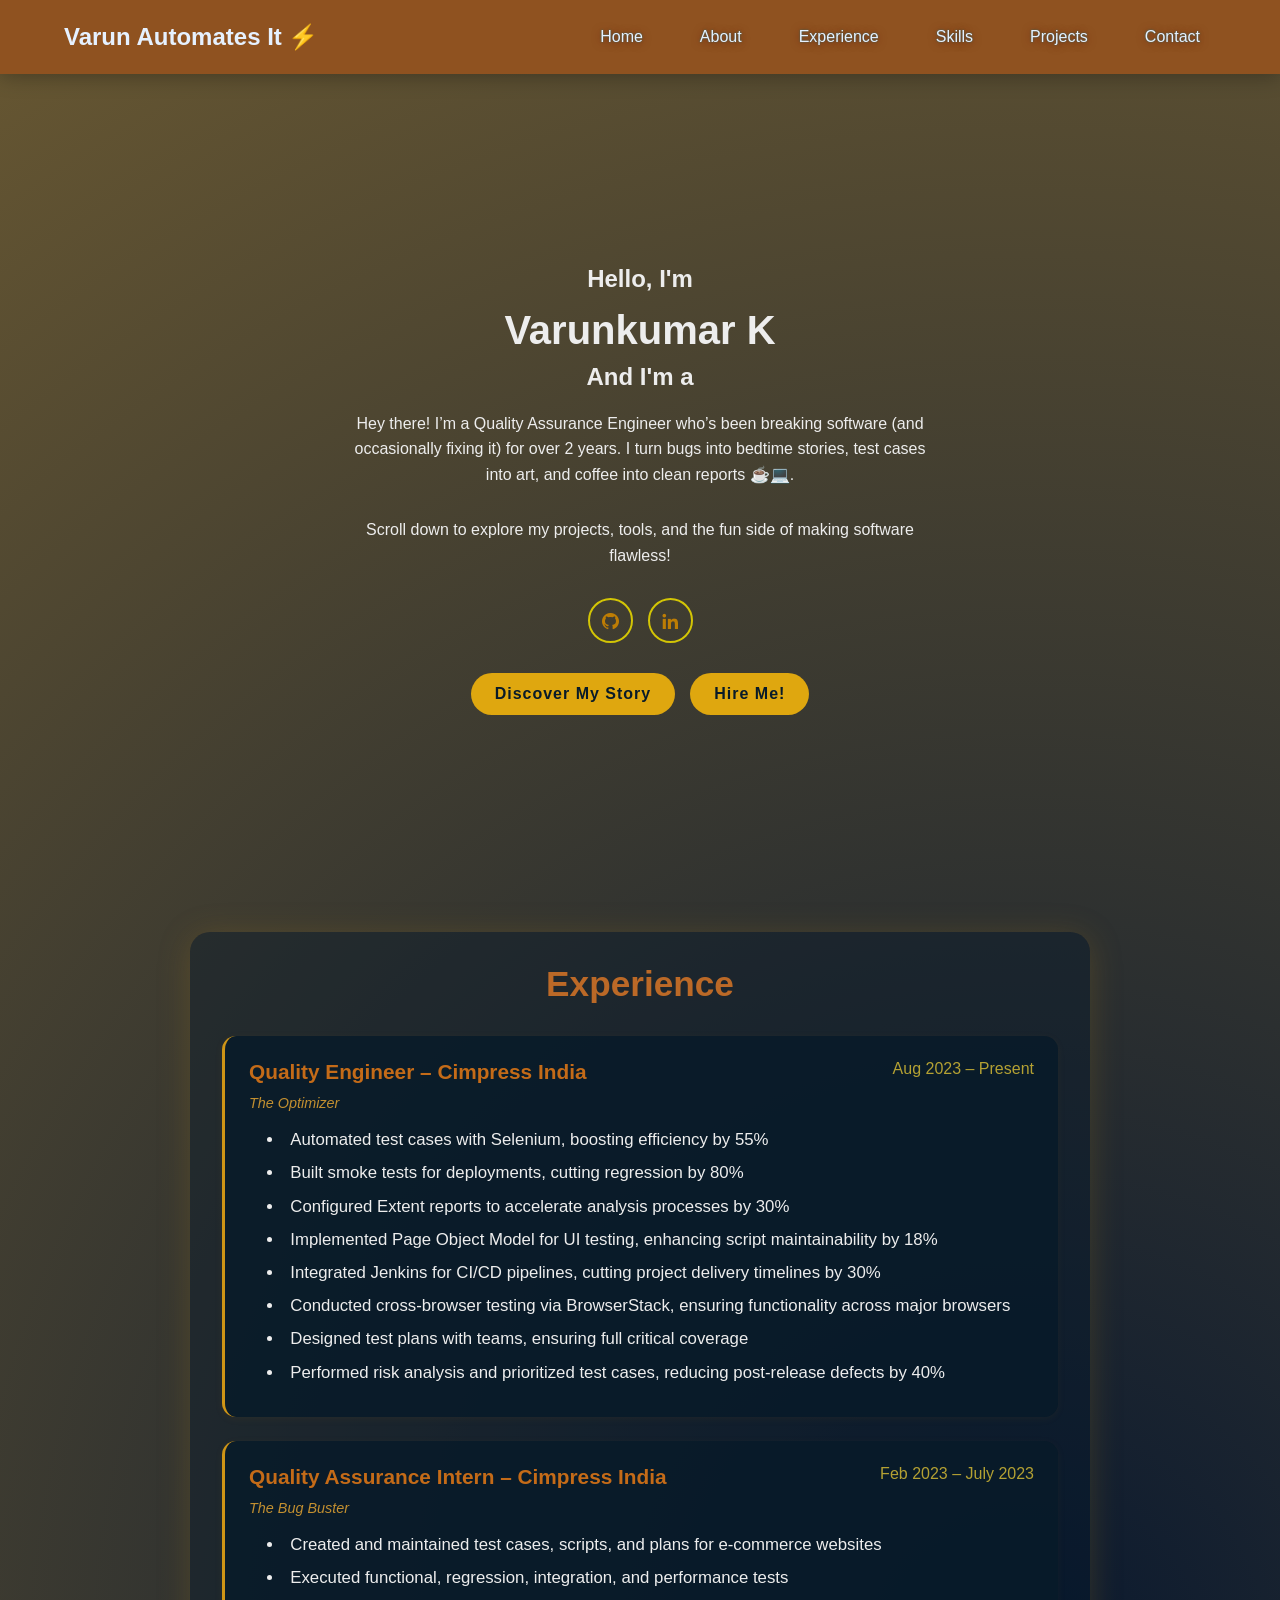
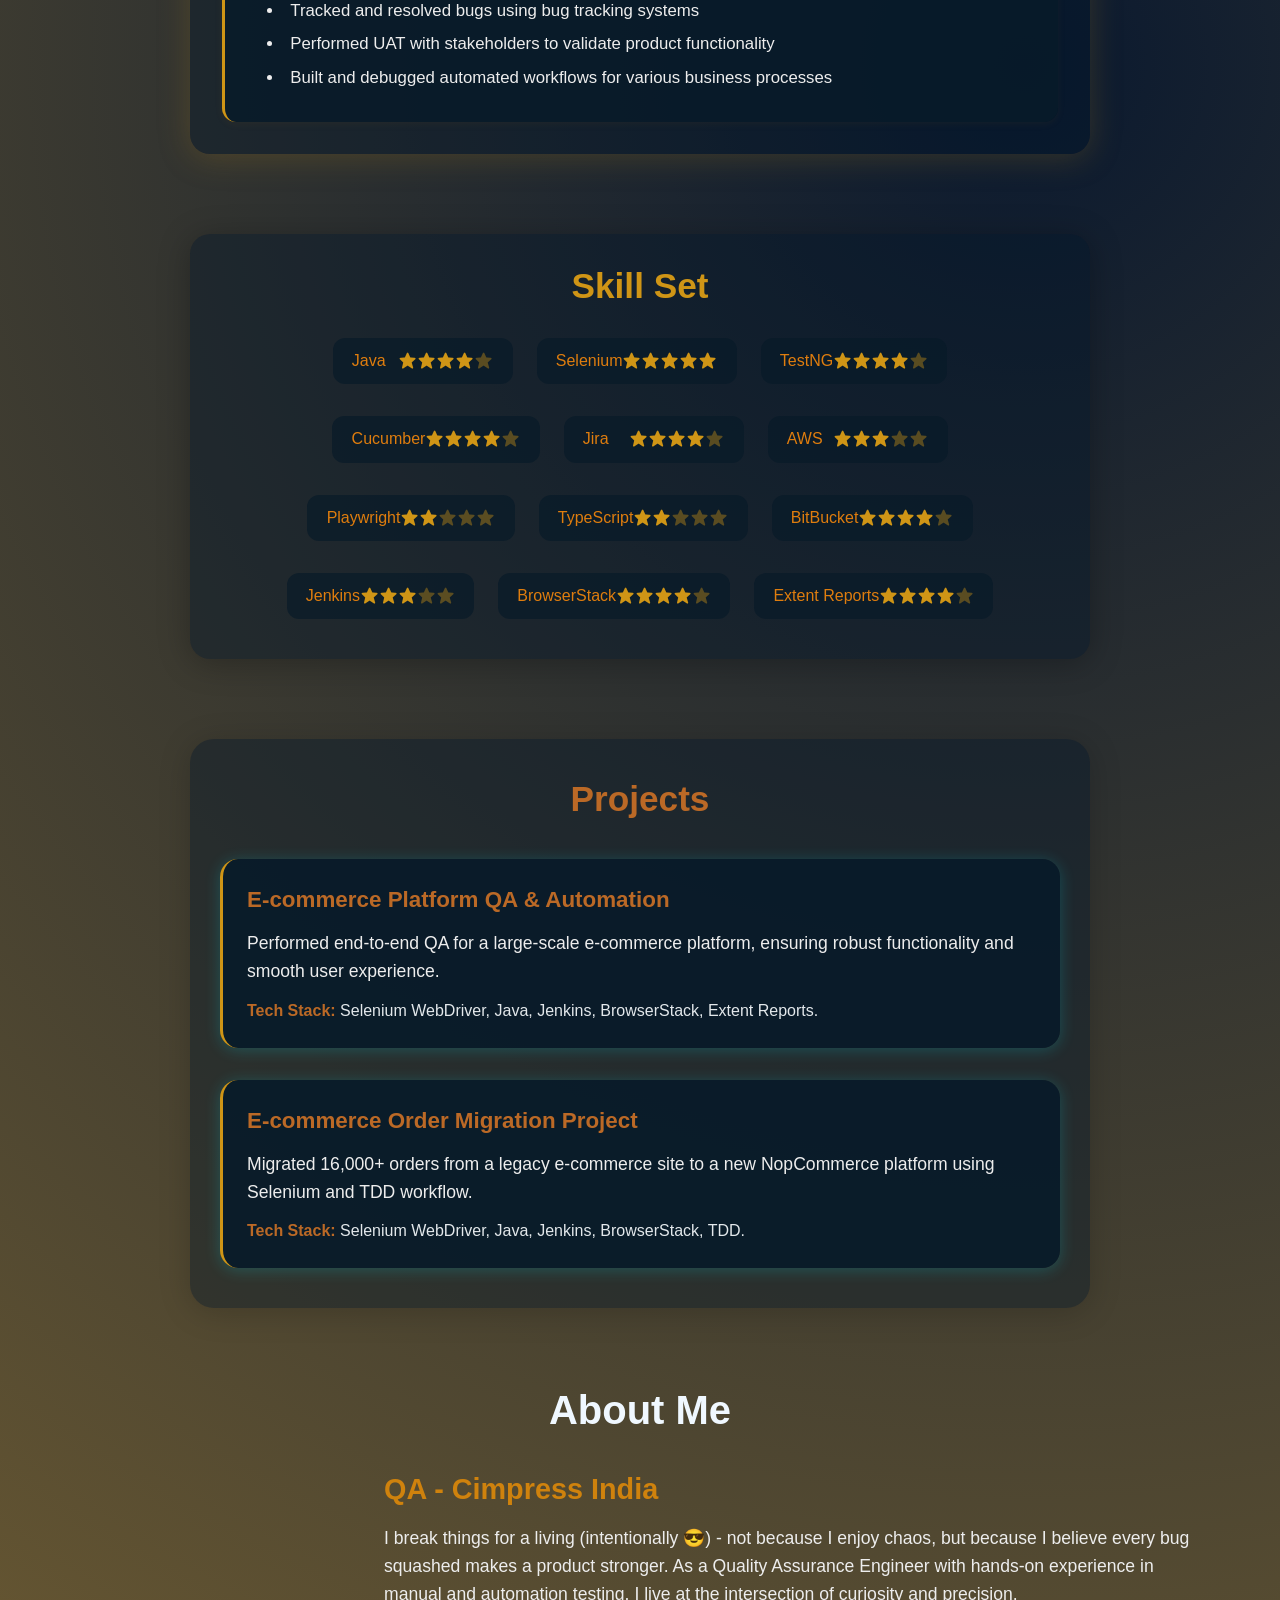
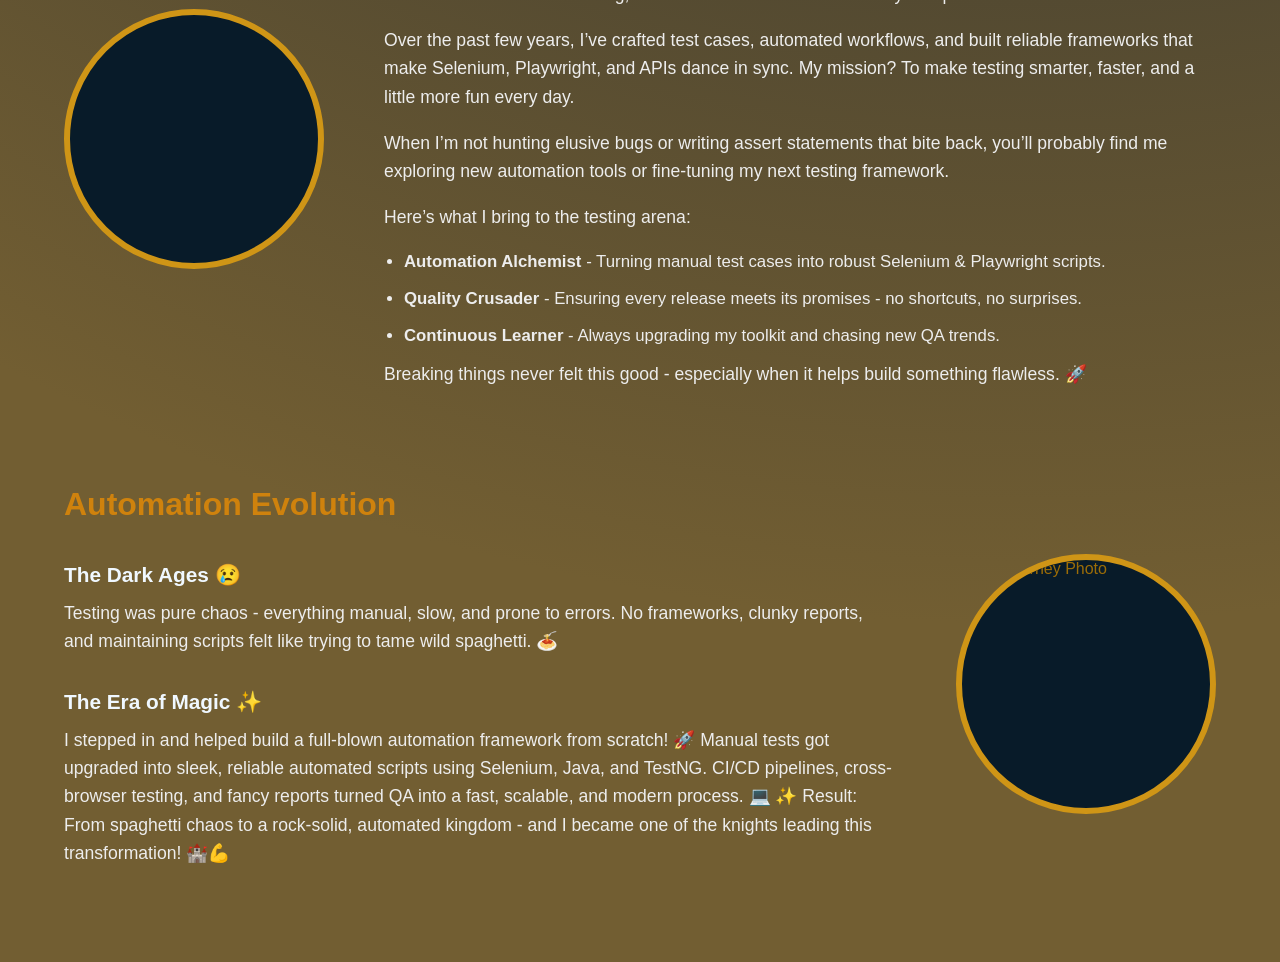
==== about/index.html @ 40027a7e "Auto-generated commit" ====
<!DOCTYPE html><html lang="en" data-beasties-container><head>
  <meta charset="utf-8">
  <title>Varunkumar K</title>
  <base href="/Portfolio/">
  <meta name="viewport" content="width=device-width, initial-scale=1.0">
  <link rel="icon" type="image/x-icon" href="/angular-portfolio/src/favicon.ico">
  <link rel="apple-touch-icon" sizes="180x180" href="/angular-portfolio/src/apple-touch-icon.png">
  <link rel="icon" type="image/png" sizes="32x32" href="/angular-portfolio/src/favicon-32x32.png">
  <link rel="icon" type="image/png" sizes="16x16" href="/angular-portfolio/src/favicon-16x16.png">
  <link rel="manifest" href="/angular-portfolio/src/site.webmanifest">
  <link href="https://unpkg.com/boxicons@2.1.4/css/boxicons.min.css" rel="stylesheet">
  <!-- Google tag (gtag.js) -->
  <script async src="https://www.googletagmanager.com/gtag/js?id=G-LYVRQE9E4B"></script>
  <script>
  window.dataLayer = window.dataLayer || [];
  function gtag(){dataLayer.push(arguments);}
  gtag('js', new Date());

  gtag('config', 'G-LYVRQE9E4B');
  </script>
<style>*{margin:0;padding:0;box-sizing:border-box;font-family:Poppins,sans-serif}body{color:#9c6d07;background:radial-gradient(circle at 80% 40%,#0a192f,#725e32 80%);min-height:100vh}a{transition:color .3s,background .3s}img{display:block;max-width:100%;height:auto}
</style><link rel="stylesheet" href="styles-2BY7KJ5V.css" media="print" onload="this.media='all'"><noscript><link rel="stylesheet" href="styles-2BY7KJ5V.css"></noscript><style ng-app-id="ng">.header[_ngcontent-ng-c1171957873]{position:fixed;top:0;left:0;width:100%;padding:20px 5%;display:flex;justify-content:space-between;align-items:center;z-index:1000;background:#8f5220;-webkit-backdrop-filter:blur(10px);backdrop-filter:blur(10px);box-shadow:0 2px 20px #0000004d}.logo[_ngcontent-ng-c1171957873]{font-size:1.5rem;color:#e6f1ff;text-decoration:none;font-weight:600;z-index:1001}.navbar[_ngcontent-ng-c1171957873]{display:flex;gap:25px}.navbar[_ngcontent-ng-c1171957873]   a[_ngcontent-ng-c1171957873]{font-size:1rem;color:#e6f1ff;text-shadow:0 1px 8px #72250e,0 0px 2px #1c777e;text-decoration:none;font-weight:500;transition:all .3s ease;padding:8px 16px;border-radius:25px;cursor:pointer}.navbar[_ngcontent-ng-c1171957873]   a[_ngcontent-ng-c1171957873]:hover{color:#cc8e1a;background:#00eeff1a;transform:translateY(-2px)}.hamburger[_ngcontent-ng-c1171957873]{display:none;flex-direction:column;cursor:pointer;padding:5px;z-index:1001}.hamburger[_ngcontent-ng-c1171957873]   span[_ngcontent-ng-c1171957873]{width:25px;height:3px;background:#c5940d;margin:3px 0;transition:.3s;border-radius:2px}.mobile-navbar[_ngcontent-ng-c1171957873]{position:fixed;top:0;right:-100%;width:280px;height:100vh;background:#081b29fa;-webkit-backdrop-filter:blur(20px);backdrop-filter:blur(20px);display:flex;flex-direction:column;align-items:center;gap:20px;transition:right .4s ease;z-index:1000;box-shadow:-5px 0 30px #00000080;padding:40px 0;overflow-y:auto}.mobile-navbar[_ngcontent-ng-c1171957873]:before{content:"";flex:1;min-height:0}.mobile-navbar[_ngcontent-ng-c1171957873]:after{content:"";flex:1;min-height:0}.mobile-navbar.active[_ngcontent-ng-c1171957873]{right:0}.mobile-navbar[_ngcontent-ng-c1171957873]   a[_ngcontent-ng-c1171957873]{font-size:1.2rem;color:#a87009;text-decoration:none;font-weight:500;padding:12px 25px;border-radius:30px;transition:all .3s ease;cursor:pointer;text-align:center;width:200px;border:2px solid transparent;flex-shrink:0}.mobile-navbar[_ngcontent-ng-c1171957873]   a[_ngcontent-ng-c1171957873]:hover{color:#081b29;background:#a7710d;transform:translate(-10px);box-shadow:0 5px 15px #0ef6}.menu-backdrop[_ngcontent-ng-c1171957873]{position:fixed;top:0;left:0;width:100%;height:100%;background:#af8434b3;-webkit-backdrop-filter:blur(5px);backdrop-filter:blur(5px);z-index:999;opacity:0;visibility:hidden;transition:all .3s ease}.menu-backdrop.active[_ngcontent-ng-c1171957873]{opacity:1;visibility:visible}.hamburger.active[_ngcontent-ng-c1171957873]   span[_ngcontent-ng-c1171957873]:nth-child(1){transform:rotate(-45deg) translate(-5px,6px)}.hamburger.active[_ngcontent-ng-c1171957873]   span[_ngcontent-ng-c1171957873]:nth-child(2){opacity:0}.hamburger.active[_ngcontent-ng-c1171957873]   span[_ngcontent-ng-c1171957873]:nth-child(3){transform:rotate(45deg) translate(-5px,-6px)}@media (max-width: 768px){.header[_ngcontent-ng-c1171957873]{padding:15px 5%}.navbar[_ngcontent-ng-c1171957873]{display:none}.hamburger[_ngcontent-ng-c1171957873]{display:flex}.logo[_ngcontent-ng-c1171957873]{font-size:1.3rem}}@media (max-width: 480px){.mobile-navbar[_ngcontent-ng-c1171957873]{width:250px}.mobile-navbar[_ngcontent-ng-c1171957873]   a[_ngcontent-ng-c1171957873]{font-size:1.2rem;width:180px;padding:10px 25px}.logo[_ngcontent-ng-c1171957873]{font-size:1.2rem}.hamburger[_ngcontent-ng-c1171957873]   span[_ngcontent-ng-c1171957873]{width:22px}}.mobile-navbar[_ngcontent-ng-c1171957873]   a[_ngcontent-ng-c1171957873]{opacity:0;transform:translate(50px);transition:all .4s ease}.mobile-navbar.active[_ngcontent-ng-c1171957873]   a[_ngcontent-ng-c1171957873]{opacity:1;transform:translate(0)}.mobile-navbar[_ngcontent-ng-c1171957873]   a[_ngcontent-ng-c1171957873]:nth-child(1){transition-delay:.1s}.mobile-navbar[_ngcontent-ng-c1171957873]   a[_ngcontent-ng-c1171957873]:nth-child(2){transition-delay:.15s}.mobile-navbar[_ngcontent-ng-c1171957873]   a[_ngcontent-ng-c1171957873]:nth-child(3){transition-delay:.2s}.mobile-navbar[_ngcontent-ng-c1171957873]   a[_ngcontent-ng-c1171957873]:nth-child(4){transition-delay:.25s}.mobile-navbar[_ngcontent-ng-c1171957873]   a[_ngcontent-ng-c1171957873]:nth-child(5){transition-delay:.3s}.mobile-navbar[_ngcontent-ng-c1171957873]   a[_ngcontent-ng-c1171957873]:nth-child(6){transition-delay:.35s}</style><style ng-app-id="ng">html[_ngcontent-ng-c189618813]{scroll-behavior:smooth}.home[_ngcontent-ng-c189618813]{position:relative;width:100%;height:100vh;display:flex;align-items:center;justify-content:center;padding:80px 5% 0;box-sizing:border-box}.home-content[_ngcontent-ng-c189618813]{max-width:600px;text-align:center}.home-content[_ngcontent-ng-c189618813]   h1[_ngcontent-ng-c189618813]{font-size:2.5rem;font-weight:700;color:#ededed;margin-bottom:10px}.home-content[_ngcontent-ng-c189618813]   h3[_ngcontent-ng-c189618813]{font-size:1.5rem;font-weight:600;color:#ededed;margin-bottom:15px}.home-content[_ngcontent-ng-c189618813]   p[_ngcontent-ng-c189618813]{margin:20px 0 30px;color:#ededed;font-size:1rem;line-height:1.6}.home-sci[_ngcontent-ng-c189618813]{display:flex;justify-content:center;gap:15px;margin:30px 0}.home-sci[_ngcontent-ng-c189618813]   a[_ngcontent-ng-c189618813]{display:inline-flex;justify-content:center;align-items:center;width:45px;height:45px;background:transparent;border:2px solid rgb(211,197,5);border-radius:50%;font-size:20px;color:#be7d04;text-decoration:none;transition:all .3s ease}.home-sci[_ngcontent-ng-c189618813]   a[_ngcontent-ng-c189618813]:hover{background:#b95b02;color:#074935;box-shadow:0 0 20px #c0861a;transform:translateY(-3px)}.home-btn-row[_ngcontent-ng-c189618813]{display:flex;gap:15px;margin-top:20px;justify-content:center;flex-wrap:wrap}.btn-box[_ngcontent-ng-c189618813]{display:inline-block;padding:12px 24px;background:#dfa70f;border-radius:40px;font-size:16px;color:#081b29;letter-spacing:1px;text-decoration:none;font-weight:600;transition:all .3s ease;border:none;cursor:pointer}.btn-box[_ngcontent-ng-c189618813]:hover{box-shadow:0 0 20px #cf9516;transform:translateY(-2px)}.typing[_ngcontent-ng-c189618813]{color:#d69533}@media (max-width: 768px){.home[_ngcontent-ng-c189618813]{padding:100px 20px 0;height:auto;min-height:100vh}.home-content[_ngcontent-ng-c189618813]   h1[_ngcontent-ng-c189618813]{font-size:2rem}.home-content[_ngcontent-ng-c189618813]   h3[_ngcontent-ng-c189618813]{font-size:1.3rem}.home-content[_ngcontent-ng-c189618813]   p[_ngcontent-ng-c189618813]{font-size:.95rem}.home-btn-row[_ngcontent-ng-c189618813]{flex-direction:column;align-items:center}.btn-box[_ngcontent-ng-c189618813]{width:200px;text-align:center}.home-sci[_ngcontent-ng-c189618813]   a[_ngcontent-ng-c189618813]{width:40px;height:40px;font-size:18px}}@media (max-width: 480px){.home-content[_ngcontent-ng-c189618813]   h1[_ngcontent-ng-c189618813]{font-size:1.8rem}.home-content[_ngcontent-ng-c189618813]   h3[_ngcontent-ng-c189618813]{font-size:1.2rem}.home-content[_ngcontent-ng-c189618813]   p[_ngcontent-ng-c189618813]{font-size:.9rem}.btn-box[_ngcontent-ng-c189618813]{padding:10px 20px;font-size:14px}.home-sci[_ngcontent-ng-c189618813]   a[_ngcontent-ng-c189618813]{width:38px;height:38px;font-size:16px}}</style><style ng-app-id="ng">.experience-section[_ngcontent-ng-c659914513]{background:#00142866;border-radius:20px;padding:2rem;margin:2rem 5%;box-shadow:0 4px 32px #a87b1a44;max-width:900px;margin-left:auto;margin-right:auto}.experience-title[_ngcontent-ng-c659914513]{font-size:2.2rem;color:#bb6927;margin-bottom:32px;text-align:center;font-weight:700}.experience-grid[_ngcontent-ng-c659914513]{display:flex;flex-direction:column;gap:1.5rem}.experience-item[_ngcontent-ng-c659914513]{background:#081b29d9;border-radius:14px;padding:1.5rem;box-shadow:0 2px 8px #c4761111;transition:all .3s ease;border-left:3px solid rgb(207,149,22)}.exp-header[_ngcontent-ng-c659914513]{display:flex;justify-content:space-between;align-items:flex-start;margin-bottom:1rem;flex-wrap:wrap;gap:.5rem}.exp-role[_ngcontent-ng-c659914513]{font-weight:600;color:#c46b18;font-size:1.3rem;flex:1}.exp-duration[_ngcontent-ng-c659914513]{color:#b4a133;font-size:1rem;font-weight:500}.exp-tagline[_ngcontent-ng-c659914513]{color:#c28f30;font-size:.9rem;font-style:italic;width:100%;margin-top:.2rem}.exp-stars[_ngcontent-ng-c659914513]{margin-bottom:1rem;text-align:left}.star[_ngcontent-ng-c659914513]{color:#0ef;font-size:1.2rem;margin-right:2px}.exp-details[_ngcontent-ng-c659914513]{margin:0;padding-left:1.1em;font-size:1.05rem;color:#ededed;list-style:disc inside}.exp-details[_ngcontent-ng-c659914513]   li[_ngcontent-ng-c659914513]{margin-bottom:.5rem;line-height:1.5}@media (max-width: 768px){.experience-section[_ngcontent-ng-c659914513]{margin:2rem 3%;padding:1.5rem}.experience-title[_ngcontent-ng-c659914513]{font-size:1.8rem;margin-bottom:24px}.experience-item[_ngcontent-ng-c659914513]{padding:1.2rem}.exp-role[_ngcontent-ng-c659914513]{font-size:1.1rem}.exp-details[_ngcontent-ng-c659914513]{font-size:.95rem}.exp-header[_ngcontent-ng-c659914513]{flex-direction:column;align-items:flex-start;gap:.3rem}}@media (max-width: 480px){.experience-section[_ngcontent-ng-c659914513]{margin:1rem 2%;padding:1rem;border-radius:15px}.experience-title[_ngcontent-ng-c659914513]{font-size:1.6rem}.experience-item[_ngcontent-ng-c659914513]{padding:1rem}.exp-role[_ngcontent-ng-c659914513]{font-size:1rem}.exp-details[_ngcontent-ng-c659914513]{font-size:.9rem;padding-left:1em}.star[_ngcontent-ng-c659914513]{font-size:1rem}}</style><style ng-app-id="ng">.skills-section[_ngcontent-ng-c92097643]{background:#00142866;border-radius:20px;padding:2rem;margin:2rem 10%;box-shadow:0 4px 32px #0004;max-width:900px;margin-left:auto;margin-right:auto;margin-top:80px}.skills-title[_ngcontent-ng-c92097643]{font-size:2.2rem;color:#cf9516;margin-bottom:32px;text-align:center;font-weight:700}.skills-list[_ngcontent-ng-c92097643]{display:flex;flex-wrap:wrap;gap:1.5rem;justify-content:center}.skill[_ngcontent-ng-c92097643]{min-width:180px;display:flex;align-items:center;justify-content:space-between;background:#081b29b3;border-radius:12px;padding:.7rem 1.2rem;margin-bottom:.5rem}.skill-name[_ngcontent-ng-c92097643]{font-weight:500;color:#df7d0e}.stars[_ngcontent-ng-c92097643]   .bx[_ngcontent-ng-c92097643]{color:#cf9516;font-size:1.2rem;opacity:.4}.stars[_ngcontent-ng-c92097643]   .filled[_ngcontent-ng-c92097643]{opacity:1;gap:4px;margin-top:2px}.star[_ngcontent-ng-c92097643]{font-size:1.5rem;color:#222c3a;filter:drop-shadow(0 1px 2px #0ef6);transition:color .2s}.star.filled[_ngcontent-ng-c92097643]{color:#0ef;text-shadow:0 0 8px #0efb,0 2px 8px #0ef2}.star.half[_ngcontent-ng-c92097643]{color:linear-gradient(90deg,#0ef 50%,#222c3a 50%)}@media (max-width: 700px){.skills-section[_ngcontent-ng-c92097643]{padding:18px 4vw;border-radius:10px}.skills-row[_ngcontent-ng-c92097643]{flex-direction:column;gap:18px}}</style><style ng-app-id="ng">.projects-section[_ngcontent-ng-c1478212409]{max-width:900px;margin:80px auto;padding:40px 30px;background:#00142866;border-radius:24px;box-shadow:0 4px 32px #0000002e}.projects-title[_ngcontent-ng-c1478212409]{font-size:2.2rem;color:#bb6926;margin-bottom:40px;text-align:center;font-weight:700}.projects-list[_ngcontent-ng-c1478212409]{display:flex;flex-direction:column;gap:32px}.project-card[_ngcontent-ng-c1478212409]{background:#081b29eb;border-radius:18px;box-shadow:0 2px 16px #0ef3;padding:28px 24px;transition:all .3s ease;border-left:3px solid rgb(207,149,22)}.project-card[_ngcontent-ng-c1478212409]:hover{box-shadow:0 6px 32px #cf9516;background:#081b29fa;transform:translateY(-2px)}.project-title[_ngcontent-ng-c1478212409]{font-size:1.4rem;color:#bb6926;font-weight:600;margin-bottom:16px}.project-desc[_ngcontent-ng-c1478212409]{color:#ededed;font-size:1.1rem;margin-bottom:16px;line-height:1.6}.project-tech[_ngcontent-ng-c1478212409]{color:#e3e8eb;font-size:1rem;margin-top:12px}.project-tech[_ngcontent-ng-c1478212409]   span[_ngcontent-ng-c1478212409]{color:#bb6926;font-weight:600}@media (max-width: 768px){.projects-section[_ngcontent-ng-c1478212409]{margin:60px 20px;padding:30px 20px;border-radius:20px}.projects-title[_ngcontent-ng-c1478212409]{font-size:1.8rem;margin-bottom:30px}.project-card[_ngcontent-ng-c1478212409]{padding:24px 20px}.project-title[_ngcontent-ng-c1478212409]{font-size:1.2rem}.project-desc[_ngcontent-ng-c1478212409]{font-size:1rem}.project-tech[_ngcontent-ng-c1478212409]{font-size:.9rem}}@media (max-width: 480px){.projects-section[_ngcontent-ng-c1478212409]{margin:40px 15px;padding:20px 15px;border-radius:15px}.projects-title[_ngcontent-ng-c1478212409]{font-size:1.6rem;margin-bottom:25px}.project-card[_ngcontent-ng-c1478212409]{padding:20px 16px}.project-title[_ngcontent-ng-c1478212409]{font-size:1.1rem}.project-desc[_ngcontent-ng-c1478212409]{font-size:.95rem}.project-tech[_ngcontent-ng-c1478212409]{font-size:.85rem}.projects-list[_ngcontent-ng-c1478212409]{gap:24px}}</style><style ng-app-id="ng">.about-me[_ngcontent-ng-c3927127805]{width:100%;display:flex;align-items:center;justify-content:center;margin:80px 0 40px;padding:0 5%;box-sizing:border-box}.about-me-vertical[_ngcontent-ng-c3927127805]{display:flex;flex-direction:column;width:100%;max-width:1200px}.about-me-title[_ngcontent-ng-c3927127805]{width:100%;margin-bottom:40px;text-align:center}.about-me-title[_ngcontent-ng-c3927127805]   h3[_ngcontent-ng-c3927127805]{font-size:2.5rem;color:#f0f8ff;font-weight:700;margin:0}.about-me-container[_ngcontent-ng-c3927127805]{display:flex;flex-direction:row;align-items:center;justify-content:center;gap:60px;width:100%}.about-me-img[_ngcontent-ng-c3927127805]{display:flex;justify-content:center;min-width:260px;min-height:260px}.about-me-img[_ngcontent-ng-c3927127805]   img[_ngcontent-ng-c3927127805]{width:260px;height:260px;object-fit:cover;border-radius:50%;border:6px solid rgb(207,149,22);background:#081b29}.about-me-content[_ngcontent-ng-c3927127805]{flex:1;display:flex;flex-direction:column;justify-content:center;align-items:flex-start}.about-me-content[_ngcontent-ng-c3927127805]   h3[_ngcontent-ng-c3927127805]{font-size:1.8rem;font-weight:600;color:#cf820d;margin-bottom:18px}.about-me-content[_ngcontent-ng-c3927127805]   p[_ngcontent-ng-c3927127805]{color:#ededed;margin-bottom:18px;font-size:1.1rem;line-height:1.6}.about-me-content[_ngcontent-ng-c3927127805]   ul[_ngcontent-ng-c3927127805]{color:#ededed;padding-left:20px;font-size:1.05rem;width:100%}.about-me-content[_ngcontent-ng-c3927127805]   ul[_ngcontent-ng-c3927127805]   li[_ngcontent-ng-c3927127805]{margin-bottom:10px;line-height:1.6}.my-journey-section[_ngcontent-ng-c3927127805]{width:100%;display:flex;justify-content:center;align-items:center;margin:80px 0;padding:0 5%;box-sizing:border-box}.my-journey-container[_ngcontent-ng-c3927127805]{display:flex;flex-direction:row;align-items:center;justify-content:center;gap:60px;max-width:1200px;width:100%}.my-journey-content[_ngcontent-ng-c3927127805]{flex:1;display:flex;flex-direction:column;justify-content:center;align-items:flex-start}.my-journey-content[_ngcontent-ng-c3927127805]   h3[_ngcontent-ng-c3927127805]{font-size:2rem;font-weight:700;color:#cf820d;margin-bottom:20px}.my-journey-content[_ngcontent-ng-c3927127805]   h4[_ngcontent-ng-c3927127805]{color:#f0f8ff;margin:20px 0 12px;font-size:1.3rem}.my-journey-content[_ngcontent-ng-c3927127805]   p[_ngcontent-ng-c3927127805]{color:#ededed;font-size:1.1rem;line-height:1.6;margin-bottom:15px}.my-journey-img[_ngcontent-ng-c3927127805]{display:flex;align-items:center;justify-content:center;min-width:260px}.my-journey-img[_ngcontent-ng-c3927127805]   img[_ngcontent-ng-c3927127805]{width:260px;height:260px;object-fit:cover;border-radius:50%;border:6px solid rgb(207,149,22);background:#081b29}@media (max-width: 768px){.about-me[_ngcontent-ng-c3927127805]{margin:60px 0 30px;padding:0 20px}.about-me-title[_ngcontent-ng-c3927127805]   h3[_ngcontent-ng-c3927127805]{font-size:2rem}.about-me-container[_ngcontent-ng-c3927127805]{flex-direction:column;gap:30px;text-align:center}.about-me-content[_ngcontent-ng-c3927127805]{align-items:center;text-align:center}.about-me-content[_ngcontent-ng-c3927127805]   h3[_ngcontent-ng-c3927127805]{font-size:1.5rem}.about-me-content[_ngcontent-ng-c3927127805]   p[_ngcontent-ng-c3927127805]{font-size:1rem}.about-me-img[_ngcontent-ng-c3927127805]   img[_ngcontent-ng-c3927127805]{width:200px;height:200px}.my-journey-section[_ngcontent-ng-c3927127805]{margin:60px 0;padding:0 20px}.my-journey-container[_ngcontent-ng-c3927127805]{flex-direction:column-reverse;gap:30px;text-align:center}.my-journey-content[_ngcontent-ng-c3927127805]{align-items:center;text-align:center}.my-journey-content[_ngcontent-ng-c3927127805]   h3[_ngcontent-ng-c3927127805]{font-size:1.8rem}.my-journey-content[_ngcontent-ng-c3927127805]   h4[_ngcontent-ng-c3927127805]{font-size:1.2rem}.my-journey-content[_ngcontent-ng-c3927127805]   p[_ngcontent-ng-c3927127805]{font-size:1rem}.my-journey-img[_ngcontent-ng-c3927127805]   img[_ngcontent-ng-c3927127805]{width:200px;height:200px}}@media (max-width: 480px){.about-me-img[_ngcontent-ng-c3927127805]   img[_ngcontent-ng-c3927127805], .my-journey-img[_ngcontent-ng-c3927127805]   img[_ngcontent-ng-c3927127805]{width:180px;height:180px}.about-me-title[_ngcontent-ng-c3927127805]   h3[_ngcontent-ng-c3927127805]{font-size:1.8rem}.my-journey-content[_ngcontent-ng-c3927127805]   h3[_ngcontent-ng-c3927127805]{font-size:1.6rem}}</style><style ng-app-id="ng">.contact-backdrop[_ngcontent-ng-c4085684712]{position:fixed;inset:0;background:#00000073;z-index:1000;overflow:hidden}.contact-modal[_ngcontent-ng-c4085684712]{position:fixed;top:50%;left:50%;transform:translate(-50%,-50%);background:#74612d;color:#ededed;border-radius:18px;box-shadow:0 8px 40px #c0780c66;padding:2.2rem 2.5rem 1.5rem;z-index:1001;min-width:340px;max-width:500px;width:420px;animation:_ngcontent-ng-c4085684712_fadeIn .3s;box-sizing:border-box;max-height:90vh;overflow-y:auto}@keyframes _ngcontent-ng-c4085684712_fadeIn{0%{opacity:0;transform:translate(-50%,-60%)}to{opacity:1;transform:translate(-50%,-50%)}}.contact-modal[_ngcontent-ng-c4085684712]   h2[_ngcontent-ng-c4085684712]{color:#c48613;margin-bottom:1.5rem;text-align:center;font-size:1.8rem;position:sticky;top:0;background:#0a1a2a;padding:10px 0;z-index:1}.contact-row[_ngcontent-ng-c4085684712]{display:flex;gap:1.2rem;margin-bottom:1.2rem}.contact-field[_ngcontent-ng-c4085684712]{flex:1;display:flex;flex-direction:column}.contact-field[_ngcontent-ng-c4085684712]   label[_ngcontent-ng-c4085684712]{font-size:1rem;color:#b0eaff;margin-bottom:.5rem;font-weight:500}.contact-field[_ngcontent-ng-c4085684712]   input[_ngcontent-ng-c4085684712], .contact-field[_ngcontent-ng-c4085684712]   textarea[_ngcontent-ng-c4085684712]{background:#102027;color:#ededed;border:1.5px solid rgba(0,238,255,.2);border-radius:7px;padding:.7rem .9rem;font-size:1rem;outline:none;transition:border .2s,box-shadow .2s;font-family:inherit;box-sizing:border-box;width:100%}.contact-field[_ngcontent-ng-c4085684712]   input[_ngcontent-ng-c4085684712]:focus, .contact-field[_ngcontent-ng-c4085684712]   textarea[_ngcontent-ng-c4085684712]:focus{border:1.5px solid #0ef;box-shadow:0 0 8px #0ef6}.contact-field[_ngcontent-ng-c4085684712]   textarea[_ngcontent-ng-c4085684712]{resize:vertical;min-height:120px;max-height:200px}.contact-field-full[_ngcontent-ng-c4085684712]{width:100%}.contact-actions[_ngcontent-ng-c4085684712]{display:flex;justify-content:flex-end;gap:1rem;margin-top:1.5rem;padding-top:.5rem;position:sticky;bottom:0;background:#0a1a2a;padding:15px 0 5px}.contact-actions[_ngcontent-ng-c4085684712]   button[_ngcontent-ng-c4085684712]{background:#9e7d22;color:#081b29;border:none;border-radius:7px;padding:.7rem 1.5rem;font-size:1rem;font-weight:600;cursor:pointer;transition:all .2s;min-width:80px}.contact-actions[_ngcontent-ng-c4085684712]   button[type=button][_ngcontent-ng-c4085684712]{background:transparent;color:#ededed;border:1.5px solid rgba(141,150,15,.4)}.contact-actions[_ngcontent-ng-c4085684712]   button[_ngcontent-ng-c4085684712]:hover:not(:disabled){transform:translateY(-1px);box-shadow:0 4px 12px #bb9b0a66}.contact-actions[_ngcontent-ng-c4085684712]   button[type=button][_ngcontent-ng-c4085684712]:hover:not(:disabled){background:#00eeff1a}.contact-actions[_ngcontent-ng-c4085684712]   button[_ngcontent-ng-c4085684712]:disabled{opacity:.6;cursor:not-allowed;transform:none!important}.contact-success[_ngcontent-ng-c4085684712], .contact-error[_ngcontent-ng-c4085684712]{margin-top:1rem;text-align:center;padding:.8rem;border-radius:5px;position:sticky;bottom:70px;background:#0a1a2a}.contact-success[_ngcontent-ng-c4085684712]{color:#0ef;background:#00eeff1a}.contact-error[_ngcontent-ng-c4085684712]{color:#ff4b4b;background:#ff4b4b1a}.contact-modal[_ngcontent-ng-c4085684712]::-webkit-scrollbar{width:8px}.contact-modal[_ngcontent-ng-c4085684712]::-webkit-scrollbar-track{background:#00eeff1a;border-radius:4px;margin:10px 0}.contact-modal[_ngcontent-ng-c4085684712]::-webkit-scrollbar-thumb{background:#0ef;border-radius:4px}.contact-modal[_ngcontent-ng-c4085684712]::-webkit-scrollbar-thumb:hover{background:#0cf}@media (max-width: 600px){.contact-modal[_ngcontent-ng-c4085684712]{padding:1.5rem 1.2rem 1.2rem;min-width:0;width:95vw;margin:1rem;max-height:85vh}.contact-row[_ngcontent-ng-c4085684712]{flex-direction:column;gap:.8rem;margin-bottom:.8rem}.contact-actions[_ngcontent-ng-c4085684712]{flex-direction:column-reverse;gap:.8rem;position:relative}.contact-actions[_ngcontent-ng-c4085684712]   button[_ngcontent-ng-c4085684712]{width:100%}.contact-field[_ngcontent-ng-c4085684712]   textarea[_ngcontent-ng-c4085684712]{min-height:100px;max-height:150px}.contact-modal[_ngcontent-ng-c4085684712]   h2[_ngcontent-ng-c4085684712]{font-size:1.5rem;position:relative;padding:0}}@media (max-width: 380px){.contact-modal[_ngcontent-ng-c4085684712]{padding:1.2rem 1rem 1rem;max-height:80vh}.contact-field[_ngcontent-ng-c4085684712]   textarea[_ngcontent-ng-c4085684712]{min-height:80px;max-height:120px}}</style></head>
<body><!--nghm--><script type="text/javascript" id="ng-event-dispatch-contract">(()=>{function p(t,n,r,o,e,i,f,m){return{eventType:t,event:n,targetElement:r,eic:o,timeStamp:e,eia:i,eirp:f,eiack:m}}function u(t){let n=[],r=e=>{n.push(e)};return{c:t,q:n,et:[],etc:[],d:r,h:e=>{r(p(e.type,e,e.target,t,Date.now()))}}}function s(t,n,r){for(let o=0;o<n.length;o++){let e=n[o];(r?t.etc:t.et).push(e),t.c.addEventListener(e,t.h,r)}}function c(t,n,r,o,e=window){let i=u(t);e._ejsas||(e._ejsas={}),e._ejsas[n]=i,s(i,r),s(i,o,!0)}window.__jsaction_bootstrap=c;})();
</script><script>window.__jsaction_bootstrap(document.body,"ng",["click"],[]);</script>
  <app-root ng-version="20.3.3" ngh="0" ng-server-context="ssg"><app-navbar _nghost-ng-c1171957873 ngh="0"><header _ngcontent-ng-c1171957873 class="header"><a _ngcontent-ng-c1171957873 href="#" class="logo">Varun Automates It ⚡</a><div _ngcontent-ng-c1171957873 class="hamburger" jsaction="click:;"><span _ngcontent-ng-c1171957873></span><span _ngcontent-ng-c1171957873></span><span _ngcontent-ng-c1171957873></span></div><nav _ngcontent-ng-c1171957873 class="navbar"><a _ngcontent-ng-c1171957873 jsaction="click:;">Home</a><a _ngcontent-ng-c1171957873 jsaction="click:;">About</a><a _ngcontent-ng-c1171957873 jsaction="click:;">Experience</a><a _ngcontent-ng-c1171957873 jsaction="click:;">Skills</a><a _ngcontent-ng-c1171957873 jsaction="click:;">Projects</a><a _ngcontent-ng-c1171957873 jsaction="click:;">Contact</a></nav><nav _ngcontent-ng-c1171957873 class="mobile-navbar"><a _ngcontent-ng-c1171957873 jsaction="click:;">Home</a><a _ngcontent-ng-c1171957873 jsaction="click:;">About</a><a _ngcontent-ng-c1171957873 jsaction="click:;">Experience</a><a _ngcontent-ng-c1171957873 jsaction="click:;">Skills</a><a _ngcontent-ng-c1171957873 jsaction="click:;">Projects</a><a _ngcontent-ng-c1171957873 jsaction="click:;">Contact</a></nav><div _ngcontent-ng-c1171957873 class="menu-backdrop" jsaction="click:;"></div></header></app-navbar><app-homepage _nghost-ng-c189618813 ngh="0"><section _ngcontent-ng-c189618813 class="home"><div _ngcontent-ng-c189618813 class="home-content"><h3 _ngcontent-ng-c189618813>Hello, I'm</h3><h1 _ngcontent-ng-c189618813>Varunkumar K</h1><h3 _ngcontent-ng-c189618813>And I'm a <span _ngcontent-ng-c189618813 class="typing text"><!--ngetn--></span></h3><p _ngcontent-ng-c189618813>Hey there! I’m a Quality Assurance Engineer who’s been breaking software (and occasionally fixing it) for over 2 years. I turn bugs into bedtime stories, test cases into art, and coffee into clean reports ☕💻.</p><p _ngcontent-ng-c189618813>Scroll down to explore my projects, tools, and the fun side of making software flawless!</p><div _ngcontent-ng-c189618813 class="home-sci"><a _ngcontent-ng-c189618813 href="https://github.com/VarunkumarK-Careers"><i _ngcontent-ng-c189618813 class="bx bxl-github"></i></a><a _ngcontent-ng-c189618813 href="https://www.linkedin.com/in/varunkumar-k-0819b7214/"><i _ngcontent-ng-c189618813 class="bx bxl-linkedin"></i></a></div><div _ngcontent-ng-c189618813 class="home-btn-row"><a _ngcontent-ng-c189618813 routerlink="/" fragment="about" class="btn-box" href="/Portfolio/#about" jsaction="click:;">Discover My Story</a><a _ngcontent-ng-c189618813 href="assets/Varunkumar_K_Quality_Engineer_Resume.pdf" download class="btn-box">Hire Me!</a></div></div></section></app-homepage><app-experience _nghost-ng-c659914513 ngh="1"><section _ngcontent-ng-c659914513 id="experience" class="experience-section"><h2 _ngcontent-ng-c659914513 class="experience-title">Experience</h2><div _ngcontent-ng-c659914513 class="experience-grid"><div _ngcontent-ng-c659914513 class="experience-item"><div _ngcontent-ng-c659914513 class="exp-header"><div _ngcontent-ng-c659914513 class="exp-role">Quality Engineer – Cimpress India</div><div _ngcontent-ng-c659914513 class="exp-duration">Aug 2023 – Present</div><div _ngcontent-ng-c659914513 class="exp-tagline">The Optimizer</div></div><ul _ngcontent-ng-c659914513 class="exp-details"><li _ngcontent-ng-c659914513>Automated test cases with Selenium, boosting efficiency by 55%</li><li _ngcontent-ng-c659914513>Built smoke tests for deployments, cutting regression by 80%</li><li _ngcontent-ng-c659914513>Configured Extent reports to accelerate analysis processes by 30%</li><li _ngcontent-ng-c659914513>Implemented Page Object Model for UI testing, enhancing script maintainability by 18%</li><li _ngcontent-ng-c659914513>Integrated Jenkins for CI/CD pipelines, cutting project delivery timelines by 30%</li><li _ngcontent-ng-c659914513>Conducted cross-browser testing via BrowserStack, ensuring functionality across major browsers</li><li _ngcontent-ng-c659914513>Designed test plans with teams, ensuring full critical coverage</li><li _ngcontent-ng-c659914513>Performed risk analysis and prioritized test cases, reducing post-release defects by 40%</li><!----></ul></div><div _ngcontent-ng-c659914513 class="experience-item"><div _ngcontent-ng-c659914513 class="exp-header"><div _ngcontent-ng-c659914513 class="exp-role">Quality Assurance Intern – Cimpress India</div><div _ngcontent-ng-c659914513 class="exp-duration">Feb 2023 – July 2023</div><div _ngcontent-ng-c659914513 class="exp-tagline">The Bug Buster</div></div><ul _ngcontent-ng-c659914513 class="exp-details"><li _ngcontent-ng-c659914513>Created and maintained test cases, scripts, and plans for e-commerce websites</li><li _ngcontent-ng-c659914513>Executed functional, regression, integration, and performance tests</li><li _ngcontent-ng-c659914513>Tracked and resolved bugs using bug tracking systems</li><li _ngcontent-ng-c659914513>Performed UAT with stakeholders to validate product functionality</li><li _ngcontent-ng-c659914513>Built and debugged automated workflows for various business processes</li><!----></ul></div><!----></div></section></app-experience><app-skills _nghost-ng-c92097643 ngh="2"><section _ngcontent-ng-c92097643 id="skills" class="skills-section"><h2 _ngcontent-ng-c92097643 class="skills-title">Skill Set</h2><div _ngcontent-ng-c92097643 class="skills-list"><div _ngcontent-ng-c92097643 class="skill"><span _ngcontent-ng-c92097643 class="skill-name">Java</span><span _ngcontent-ng-c92097643 class="stars"><i _ngcontent-ng-c92097643 class="bx bxs-star filled"></i><!----><i _ngcontent-ng-c92097643 class="bx bxs-star filled"></i><!----><i _ngcontent-ng-c92097643 class="bx bxs-star filled"></i><!----><i _ngcontent-ng-c92097643 class="bx bxs-star filled"></i><!----><i _ngcontent-ng-c92097643 class="bx bxs-star"></i><!----><!----></span></div><div _ngcontent-ng-c92097643 class="skill"><span _ngcontent-ng-c92097643 class="skill-name">Selenium</span><span _ngcontent-ng-c92097643 class="stars"><i _ngcontent-ng-c92097643 class="bx bxs-star filled"></i><!----><i _ngcontent-ng-c92097643 class="bx bxs-star filled"></i><!----><i _ngcontent-ng-c92097643 class="bx bxs-star filled"></i><!----><i _ngcontent-ng-c92097643 class="bx bxs-star filled"></i><!----><i _ngcontent-ng-c92097643 class="bx bxs-star filled"></i><!----><!----></span></div><div _ngcontent-ng-c92097643 class="skill"><span _ngcontent-ng-c92097643 class="skill-name">TestNG</span><span _ngcontent-ng-c92097643 class="stars"><i _ngcontent-ng-c92097643 class="bx bxs-star filled"></i><!----><i _ngcontent-ng-c92097643 class="bx bxs-star filled"></i><!----><i _ngcontent-ng-c92097643 class="bx bxs-star filled"></i><!----><i _ngcontent-ng-c92097643 class="bx bxs-star filled"></i><!----><i _ngcontent-ng-c92097643 class="bx bxs-star"></i><!----><!----></span></div><div _ngcontent-ng-c92097643 class="skill"><span _ngcontent-ng-c92097643 class="skill-name">Cucumber</span><span _ngcontent-ng-c92097643 class="stars"><i _ngcontent-ng-c92097643 class="bx bxs-star filled"></i><!----><i _ngcontent-ng-c92097643 class="bx bxs-star filled"></i><!----><i _ngcontent-ng-c92097643 class="bx bxs-star filled"></i><!----><i _ngcontent-ng-c92097643 class="bx bxs-star filled"></i><!----><i _ngcontent-ng-c92097643 class="bx bxs-star"></i><!----><!----></span></div><div _ngcontent-ng-c92097643 class="skill"><span _ngcontent-ng-c92097643 class="skill-name">Jira</span><span _ngcontent-ng-c92097643 class="stars"><i _ngcontent-ng-c92097643 class="bx bxs-star filled"></i><!----><i _ngcontent-ng-c92097643 class="bx bxs-star filled"></i><!----><i _ngcontent-ng-c92097643 class="bx bxs-star filled"></i><!----><i _ngcontent-ng-c92097643 class="bx bxs-star filled"></i><!----><i _ngcontent-ng-c92097643 class="bx bxs-star"></i><!----><!----></span></div><div _ngcontent-ng-c92097643 class="skill"><span _ngcontent-ng-c92097643 class="skill-name">AWS</span><span _ngcontent-ng-c92097643 class="stars"><i _ngcontent-ng-c92097643 class="bx bxs-star filled"></i><!----><i _ngcontent-ng-c92097643 class="bx bxs-star filled"></i><!----><i _ngcontent-ng-c92097643 class="bx bxs-star filled"></i><!----><i _ngcontent-ng-c92097643 class="bx bxs-star"></i><!----><i _ngcontent-ng-c92097643 class="bx bxs-star"></i><!----><!----></span></div><div _ngcontent-ng-c92097643 class="skill"><span _ngcontent-ng-c92097643 class="skill-name">Playwright</span><span _ngcontent-ng-c92097643 class="stars"><i _ngcontent-ng-c92097643 class="bx bxs-star filled"></i><!----><i _ngcontent-ng-c92097643 class="bx bxs-star filled"></i><!----><i _ngcontent-ng-c92097643 class="bx bxs-star"></i><!----><i _ngcontent-ng-c92097643 class="bx bxs-star"></i><!----><i _ngcontent-ng-c92097643 class="bx bxs-star"></i><!----><!----></span></div><div _ngcontent-ng-c92097643 class="skill"><span _ngcontent-ng-c92097643 class="skill-name">TypeScript</span><span _ngcontent-ng-c92097643 class="stars"><i _ngcontent-ng-c92097643 class="bx bxs-star filled"></i><!----><i _ngcontent-ng-c92097643 class="bx bxs-star filled"></i><!----><i _ngcontent-ng-c92097643 class="bx bxs-star"></i><!----><i _ngcontent-ng-c92097643 class="bx bxs-star"></i><!----><i _ngcontent-ng-c92097643 class="bx bxs-star"></i><!----><!----></span></div><div _ngcontent-ng-c92097643 class="skill"><span _ngcontent-ng-c92097643 class="skill-name">BitBucket</span><span _ngcontent-ng-c92097643 class="stars"><i _ngcontent-ng-c92097643 class="bx bxs-star filled"></i><!----><i _ngcontent-ng-c92097643 class="bx bxs-star filled"></i><!----><i _ngcontent-ng-c92097643 class="bx bxs-star filled"></i><!----><i _ngcontent-ng-c92097643 class="bx bxs-star filled"></i><!----><i _ngcontent-ng-c92097643 class="bx bxs-star"></i><!----><!----></span></div><div _ngcontent-ng-c92097643 class="skill"><span _ngcontent-ng-c92097643 class="skill-name">Jenkins</span><span _ngcontent-ng-c92097643 class="stars"><i _ngcontent-ng-c92097643 class="bx bxs-star filled"></i><!----><i _ngcontent-ng-c92097643 class="bx bxs-star filled"></i><!----><i _ngcontent-ng-c92097643 class="bx bxs-star filled"></i><!----><i _ngcontent-ng-c92097643 class="bx bxs-star"></i><!----><i _ngcontent-ng-c92097643 class="bx bxs-star"></i><!----><!----></span></div><div _ngcontent-ng-c92097643 class="skill"><span _ngcontent-ng-c92097643 class="skill-name">BrowserStack</span><span _ngcontent-ng-c92097643 class="stars"><i _ngcontent-ng-c92097643 class="bx bxs-star filled"></i><!----><i _ngcontent-ng-c92097643 class="bx bxs-star filled"></i><!----><i _ngcontent-ng-c92097643 class="bx bxs-star filled"></i><!----><i _ngcontent-ng-c92097643 class="bx bxs-star filled"></i><!----><i _ngcontent-ng-c92097643 class="bx bxs-star"></i><!----><!----></span></div><div _ngcontent-ng-c92097643 class="skill"><span _ngcontent-ng-c92097643 class="skill-name">Extent Reports</span><span _ngcontent-ng-c92097643 class="stars"><i _ngcontent-ng-c92097643 class="bx bxs-star filled"></i><!----><i _ngcontent-ng-c92097643 class="bx bxs-star filled"></i><!----><i _ngcontent-ng-c92097643 class="bx bxs-star filled"></i><!----><i _ngcontent-ng-c92097643 class="bx bxs-star filled"></i><!----><i _ngcontent-ng-c92097643 class="bx bxs-star"></i><!----><!----></span></div><!----></div></section></app-skills><app-projects _nghost-ng-c1478212409 ngh="3"><section _ngcontent-ng-c1478212409 id="projects" class="projects-section"><h2 _ngcontent-ng-c1478212409 class="projects-title">Projects</h2><div _ngcontent-ng-c1478212409 class="projects-list"><div _ngcontent-ng-c1478212409 class="project-card"><h3 _ngcontent-ng-c1478212409 class="project-title">E-commerce Platform QA &amp; Automation</h3><p _ngcontent-ng-c1478212409 class="project-desc">Performed end-to-end QA for a large-scale e-commerce platform, ensuring robust functionality and smooth user experience.</p><div _ngcontent-ng-c1478212409 class="project-tech"><span _ngcontent-ng-c1478212409>Tech Stack:</span> Selenium WebDriver, Java, Jenkins, BrowserStack, Extent Reports.</div></div><div _ngcontent-ng-c1478212409 class="project-card"><h3 _ngcontent-ng-c1478212409 class="project-title">E-commerce Order Migration Project</h3><p _ngcontent-ng-c1478212409 class="project-desc">Migrated 16,000+ orders from a legacy e-commerce site to a new NopCommerce platform using Selenium and TDD workflow.</p><div _ngcontent-ng-c1478212409 class="project-tech"><span _ngcontent-ng-c1478212409>Tech Stack:</span> Selenium WebDriver, Java, Jenkins, BrowserStack, TDD.</div></div><!----></div></section></app-projects><app-about-me _nghost-ng-c3927127805 ngh="0"><section _ngcontent-ng-c3927127805 id="about" class="about-me"><div _ngcontent-ng-c3927127805 class="about-me-vertical"><div _ngcontent-ng-c3927127805 class="about-me-title"><h3 _ngcontent-ng-c3927127805>About Me</h3></div><div _ngcontent-ng-c3927127805 class="about-me-container"><div _ngcontent-ng-c3927127805 class="about-me-img"><img _ngcontent-ng-c3927127805 src="assets/Varun2.jpg" alt="Profile"></div><div _ngcontent-ng-c3927127805 class="about-me-content"><h3 _ngcontent-ng-c3927127805>QA - Cimpress India</h3><p _ngcontent-ng-c3927127805>I break things for a living (intentionally 😎) - not because I enjoy chaos, but because I believe every bug squashed makes a product stronger. As a Quality Assurance Engineer with hands-on experience in manual and automation testing, I live at the intersection of curiosity and precision.</p><p _ngcontent-ng-c3927127805>Over the past few years, I’ve crafted test cases, automated workflows, and built reliable frameworks that make Selenium, Playwright, and APIs dance in sync. My mission? To make testing smarter, faster, and a little more fun every day.</p><p _ngcontent-ng-c3927127805>When I’m not hunting elusive bugs or writing assert statements that bite back, you’ll probably find me exploring new automation tools or fine-tuning my next testing framework.</p><p _ngcontent-ng-c3927127805>Here’s what I bring to the testing arena:</p><ul _ngcontent-ng-c3927127805><li _ngcontent-ng-c3927127805><strong _ngcontent-ng-c3927127805>Automation Alchemist</strong> - Turning manual test cases into robust Selenium &amp; Playwright scripts.</li><li _ngcontent-ng-c3927127805><strong _ngcontent-ng-c3927127805>Quality Crusader</strong> - Ensuring every release meets its promises - no shortcuts, no surprises.</li><li _ngcontent-ng-c3927127805><strong _ngcontent-ng-c3927127805>Continuous Learner</strong> - Always upgrading my toolkit and chasing new QA trends.</li></ul><p _ngcontent-ng-c3927127805>Breaking things never felt this good - especially when it helps build something flawless. 🚀</p></div></div></div></section><section _ngcontent-ng-c3927127805 class="my-journey-section"><div _ngcontent-ng-c3927127805 class="my-journey-container"><div _ngcontent-ng-c3927127805 class="my-journey-content"><h3 _ngcontent-ng-c3927127805>Automation Evolution</h3><h4 _ngcontent-ng-c3927127805>The Dark Ages 😢</h4><p _ngcontent-ng-c3927127805> Testing was pure chaos - everything manual, slow, and prone to errors. No frameworks, clunky reports, and maintaining scripts felt like trying to tame wild spaghetti. 🍝</p><h4 _ngcontent-ng-c3927127805>The Era of Magic ✨</h4><p _ngcontent-ng-c3927127805>I stepped in and helped build a full-blown automation framework from scratch! 🚀 Manual tests got upgraded into sleek, reliable automated scripts using Selenium, Java, and TestNG. CI/CD pipelines, cross-browser testing, and fancy reports turned QA into a fast, scalable, and modern process. 💻 ✨ Result: From spaghetti chaos to a rock-solid, automated kingdom - and I became one of the knights leading this transformation! 🏰💪</p></div><div _ngcontent-ng-c3927127805 class="my-journey-img"><img _ngcontent-ng-c3927127805 src="assets/Varun.jpg" alt="My Journey Photo"></div></div></section></app-about-me><app-contact _nghost-ng-c4085684712 ngh="4"><!----><!----></app-contact></app-root>
<script src="main-C3Y47QPF.js" type="module"></script>

<script id="ng-state" type="application/json">{"__nghData__":[{},{"t":{"4":"t0"},"c":{"4":[{"i":"t0","r":1,"t":{"9":"t1"},"c":{"9":[{"i":"t1","r":1,"x":8}]}},{"i":"t0","r":1,"t":{"9":"t1"},"c":{"9":[{"i":"t1","r":1,"x":5}]}}]}},{"t":{"4":"t2"},"c":{"4":[{"i":"t2","r":1,"t":{"4":"t3"},"c":{"4":[{"i":"t3","r":2,"e":{"0":1},"x":5}]},"x":12}]}},{"t":{"4":"t4"},"c":{"4":[{"i":"t4","r":1,"x":2}]}},{"t":{"0":"t5","1":"t6"},"c":{"0":[],"1":[]}}]}</script></body></html>
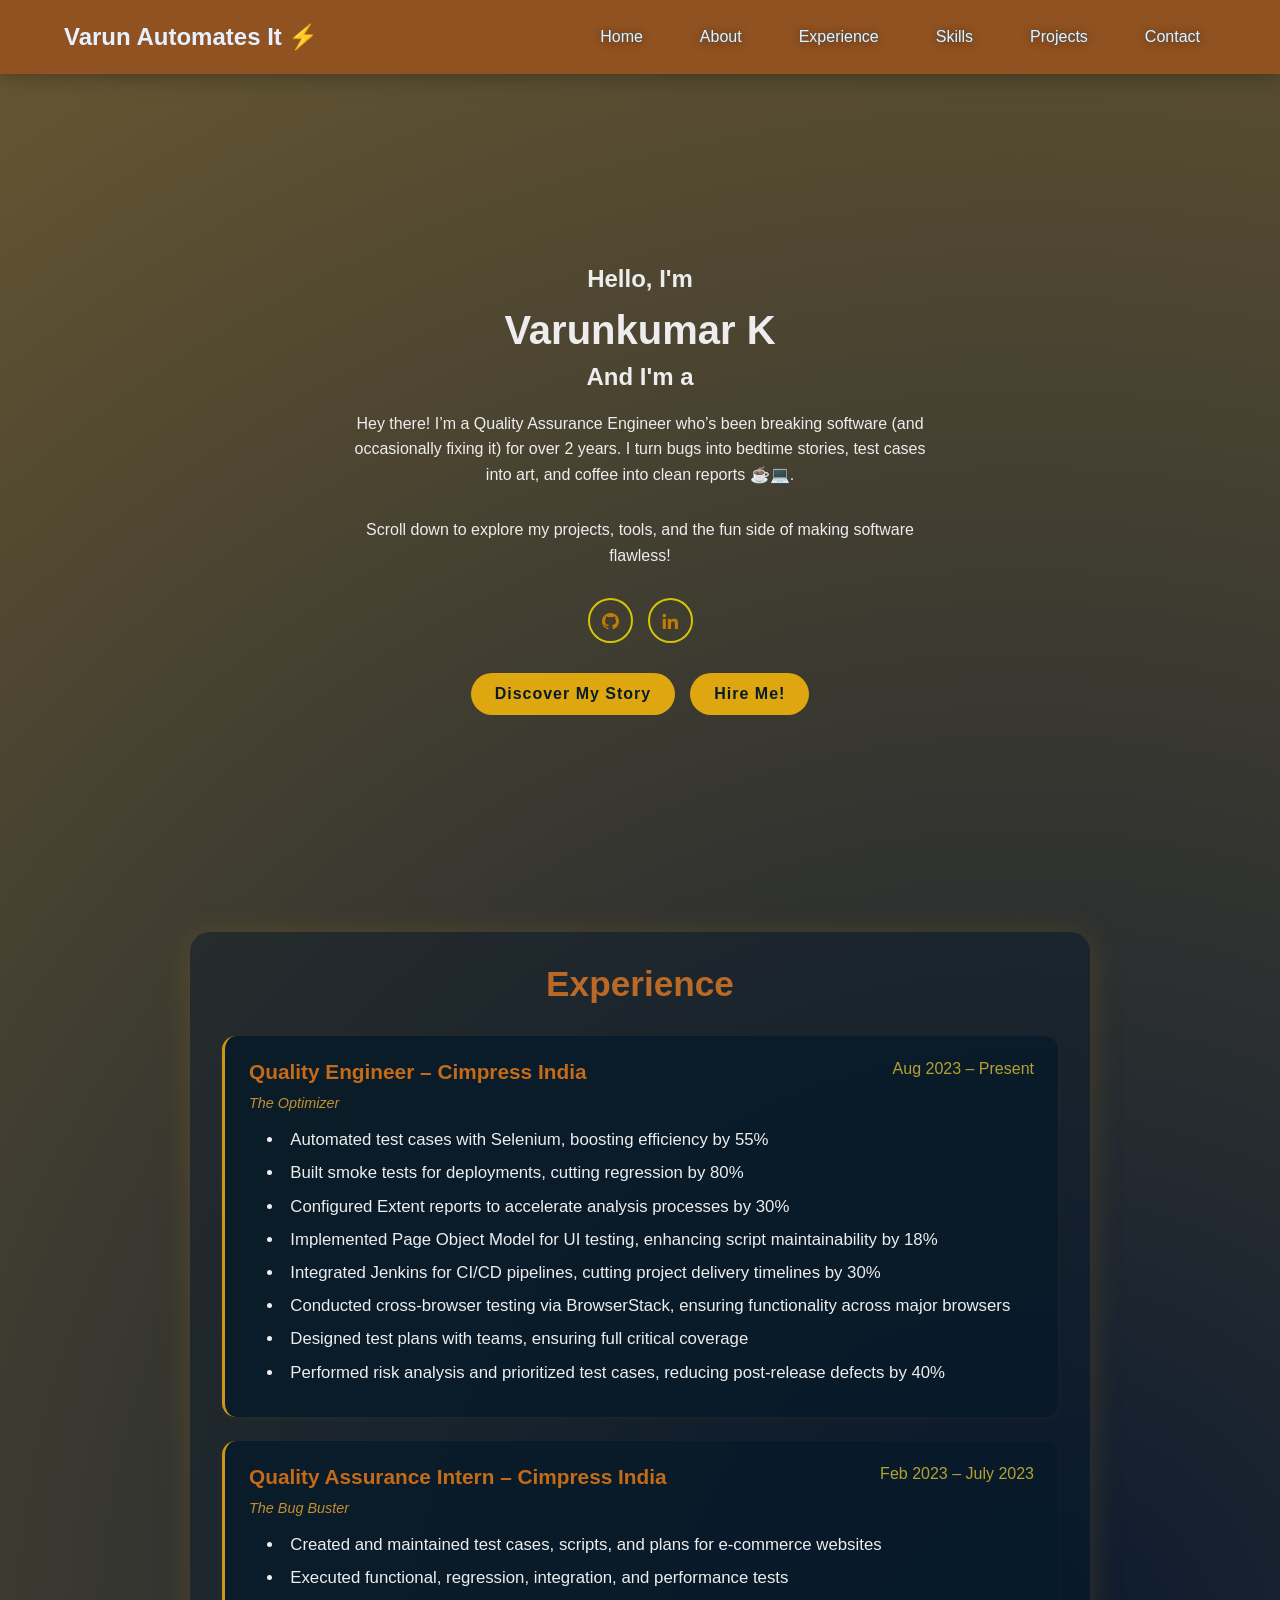
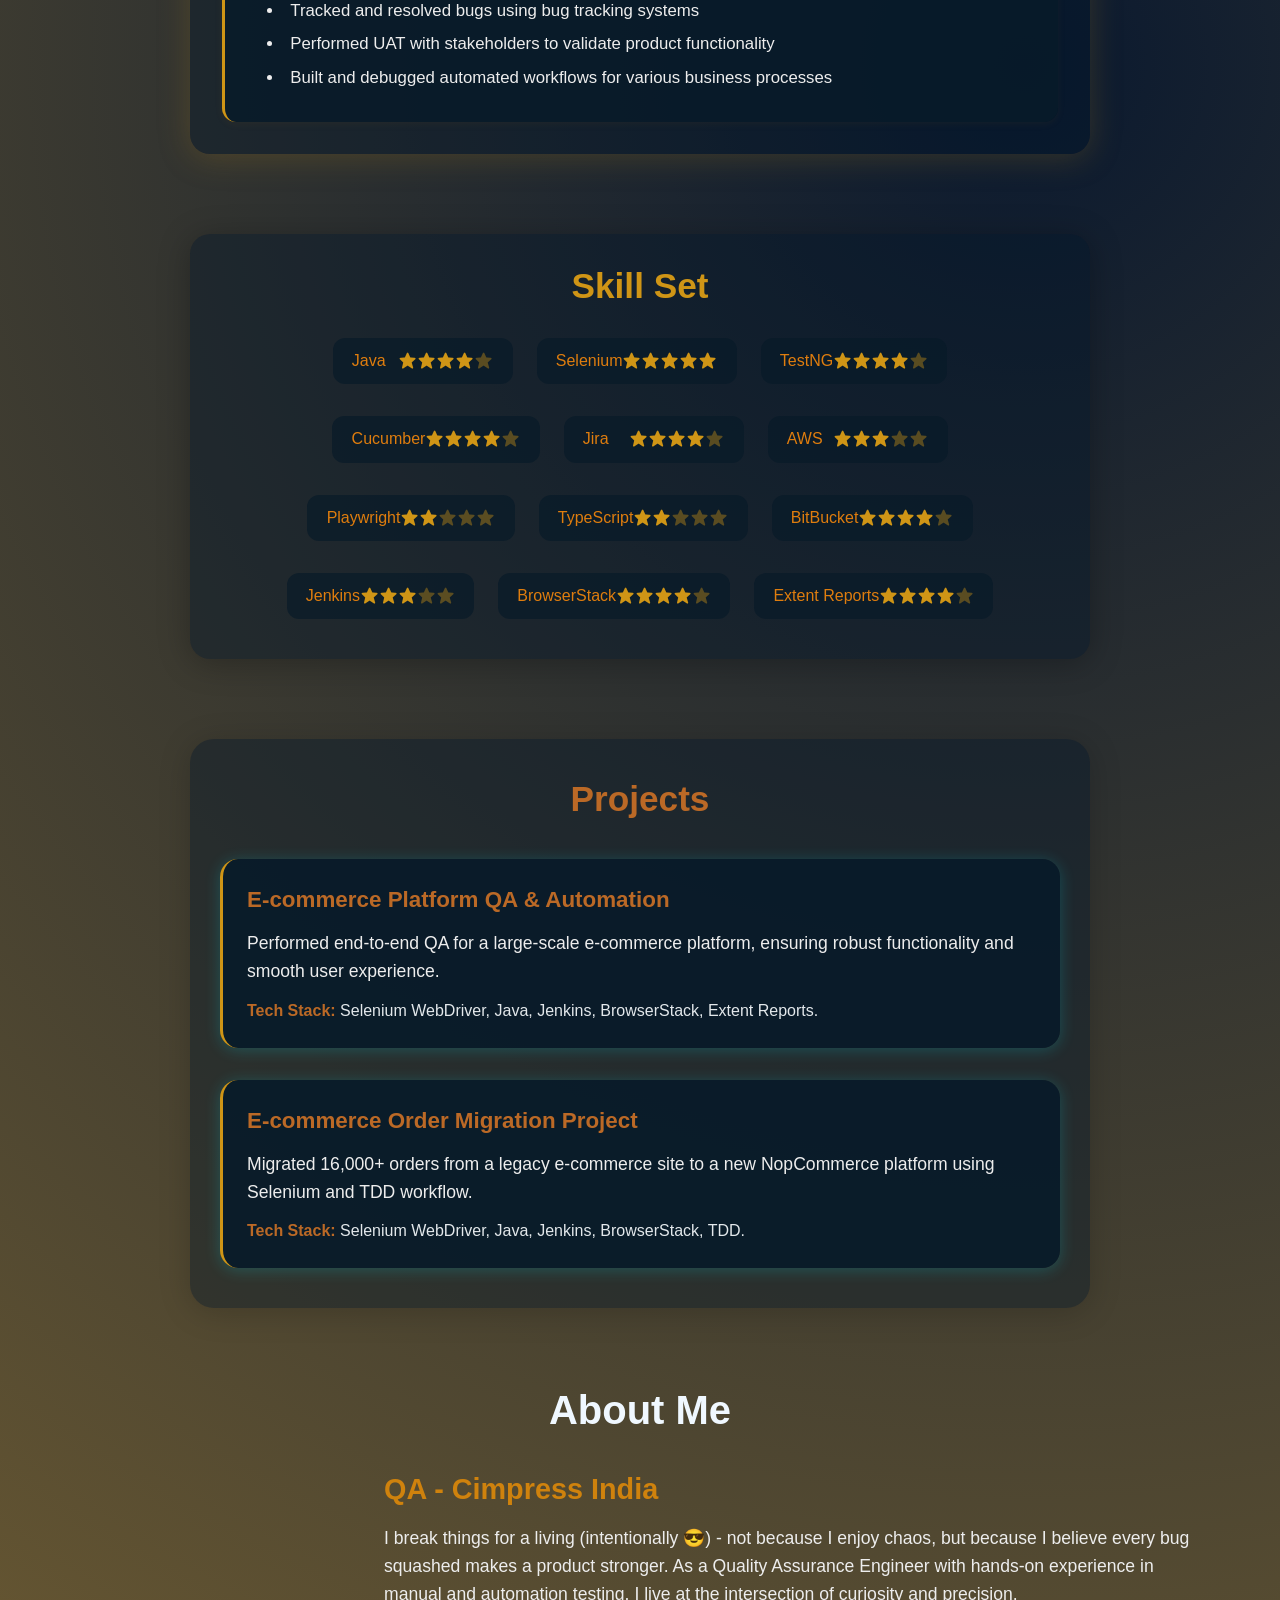
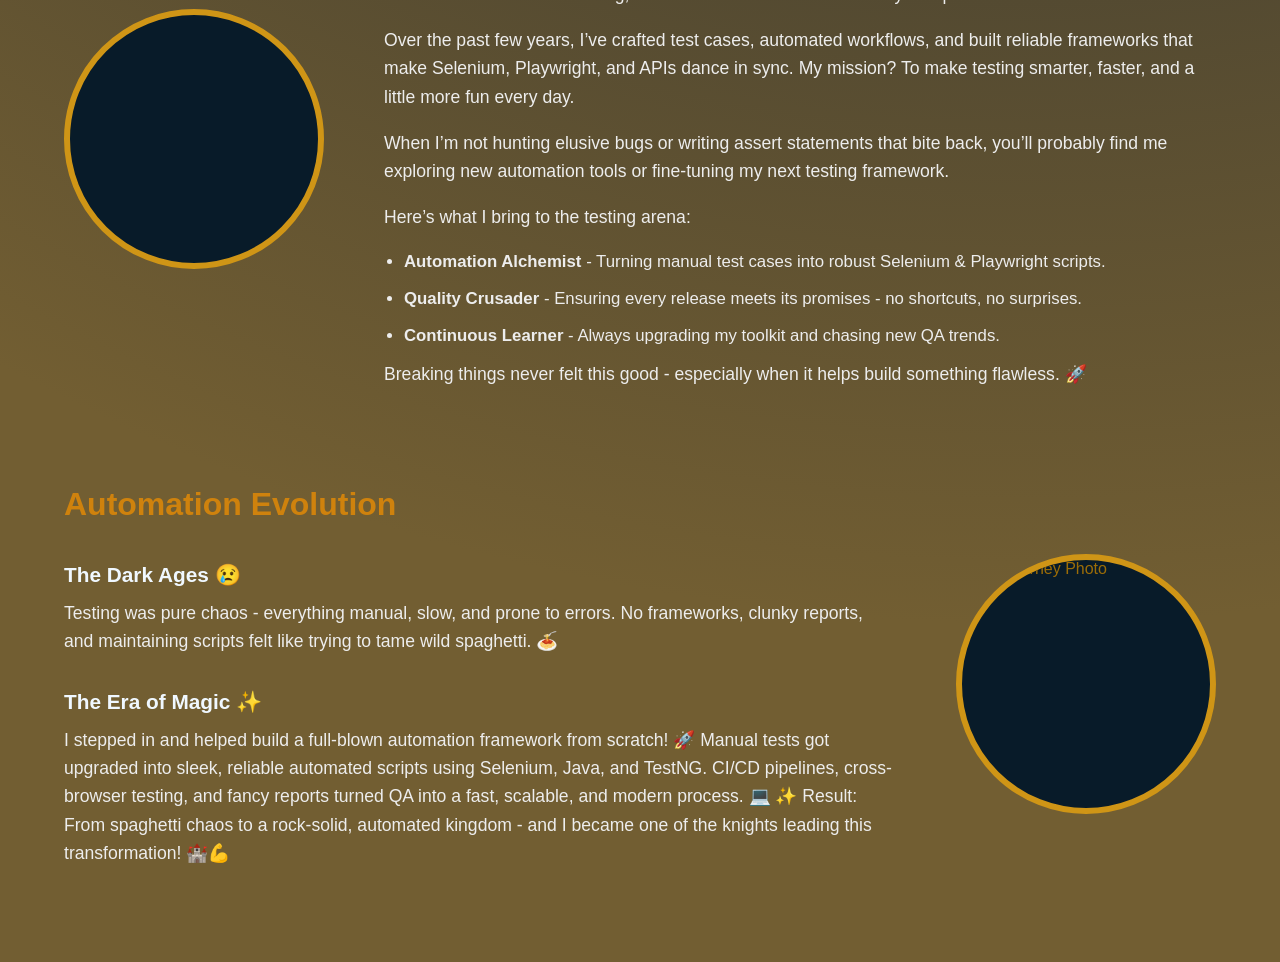
==== commit 3c193371: "Auto-generated commit" ====
--- a/about/index.html
+++ b/about/index.html
@@ -1,7 +1,7 @@
 <!DOCTYPE html><html lang="en" data-beasties-container><head>
   <meta charset="utf-8">
   <title>Varunkumar K</title>
-  <base href="/Portfolio/">
+  <base href="/Portfolio-main/">
   <meta name="viewport" content="width=device-width, initial-scale=1.0">
   <link rel="icon" type="image/x-icon" href="/angular-portfolio/src/favicon.ico">
   <link rel="apple-touch-icon" sizes="180x180" href="/angular-portfolio/src/apple-touch-icon.png">
@@ -19,10 +19,10 @@
   gtag('config', 'G-LYVRQE9E4B');
   </script>
 <style>*{margin:0;padding:0;box-sizing:border-box;font-family:Poppins,sans-serif}body{color:#9c6d07;background:radial-gradient(circle at 80% 40%,#0a192f,#725e32 80%);min-height:100vh}a{transition:color .3s,background .3s}img{display:block;max-width:100%;height:auto}
-</style><link rel="stylesheet" href="styles-2BY7KJ5V.css" media="print" onload="this.media='all'"><noscript><link rel="stylesheet" href="styles-2BY7KJ5V.css"></noscript><style ng-app-id="ng">.header[_ngcontent-ng-c1171957873]{position:fixed;top:0;left:0;width:100%;padding:20px 5%;display:flex;justify-content:space-between;align-items:center;z-index:1000;background:#8f5220;-webkit-backdrop-filter:blur(10px);backdrop-filter:blur(10px);box-shadow:0 2px 20px #0000004d}.logo[_ngcontent-ng-c1171957873]{font-size:1.5rem;color:#e6f1ff;text-decoration:none;font-weight:600;z-index:1001}.navbar[_ngcontent-ng-c1171957873]{display:flex;gap:25px}.navbar[_ngcontent-ng-c1171957873]   a[_ngcontent-ng-c1171957873]{font-size:1rem;color:#e6f1ff;text-shadow:0 1px 8px #72250e,0 0px 2px #1c777e;text-decoration:none;font-weight:500;transition:all .3s ease;padding:8px 16px;border-radius:25px;cursor:pointer}.navbar[_ngcontent-ng-c1171957873]   a[_ngcontent-ng-c1171957873]:hover{color:#cc8e1a;background:#00eeff1a;transform:translateY(-2px)}.hamburger[_ngcontent-ng-c1171957873]{display:none;flex-direction:column;cursor:pointer;padding:5px;z-index:1001}.hamburger[_ngcontent-ng-c1171957873]   span[_ngcontent-ng-c1171957873]{width:25px;height:3px;background:#c5940d;margin:3px 0;transition:.3s;border-radius:2px}.mobile-navbar[_ngcontent-ng-c1171957873]{position:fixed;top:0;right:-100%;width:280px;height:100vh;background:#081b29fa;-webkit-backdrop-filter:blur(20px);backdrop-filter:blur(20px);display:flex;flex-direction:column;align-items:center;gap:20px;transition:right .4s ease;z-index:1000;box-shadow:-5px 0 30px #00000080;padding:40px 0;overflow-y:auto}.mobile-navbar[_ngcontent-ng-c1171957873]:before{content:"";flex:1;min-height:0}.mobile-navbar[_ngcontent-ng-c1171957873]:after{content:"";flex:1;min-height:0}.mobile-navbar.active[_ngcontent-ng-c1171957873]{right:0}.mobile-navbar[_ngcontent-ng-c1171957873]   a[_ngcontent-ng-c1171957873]{font-size:1.2rem;color:#a87009;text-decoration:none;font-weight:500;padding:12px 25px;border-radius:30px;transition:all .3s ease;cursor:pointer;text-align:center;width:200px;border:2px solid transparent;flex-shrink:0}.mobile-navbar[_ngcontent-ng-c1171957873]   a[_ngcontent-ng-c1171957873]:hover{color:#081b29;background:#a7710d;transform:translate(-10px);box-shadow:0 5px 15px #0ef6}.menu-backdrop[_ngcontent-ng-c1171957873]{position:fixed;top:0;left:0;width:100%;height:100%;background:#af8434b3;-webkit-backdrop-filter:blur(5px);backdrop-filter:blur(5px);z-index:999;opacity:0;visibility:hidden;transition:all .3s ease}.menu-backdrop.active[_ngcontent-ng-c1171957873]{opacity:1;visibility:visible}.hamburger.active[_ngcontent-ng-c1171957873]   span[_ngcontent-ng-c1171957873]:nth-child(1){transform:rotate(-45deg) translate(-5px,6px)}.hamburger.active[_ngcontent-ng-c1171957873]   span[_ngcontent-ng-c1171957873]:nth-child(2){opacity:0}.hamburger.active[_ngcontent-ng-c1171957873]   span[_ngcontent-ng-c1171957873]:nth-child(3){transform:rotate(45deg) translate(-5px,-6px)}@media (max-width: 768px){.header[_ngcontent-ng-c1171957873]{padding:15px 5%}.navbar[_ngcontent-ng-c1171957873]{display:none}.hamburger[_ngcontent-ng-c1171957873]{display:flex}.logo[_ngcontent-ng-c1171957873]{font-size:1.3rem}}@media (max-width: 480px){.mobile-navbar[_ngcontent-ng-c1171957873]{width:250px}.mobile-navbar[_ngcontent-ng-c1171957873]   a[_ngcontent-ng-c1171957873]{font-size:1.2rem;width:180px;padding:10px 25px}.logo[_ngcontent-ng-c1171957873]{font-size:1.2rem}.hamburger[_ngcontent-ng-c1171957873]   span[_ngcontent-ng-c1171957873]{width:22px}}.mobile-navbar[_ngcontent-ng-c1171957873]   a[_ngcontent-ng-c1171957873]{opacity:0;transform:translate(50px);transition:all .4s ease}.mobile-navbar.active[_ngcontent-ng-c1171957873]   a[_ngcontent-ng-c1171957873]{opacity:1;transform:translate(0)}.mobile-navbar[_ngcontent-ng-c1171957873]   a[_ngcontent-ng-c1171957873]:nth-child(1){transition-delay:.1s}.mobile-navbar[_ngcontent-ng-c1171957873]   a[_ngcontent-ng-c1171957873]:nth-child(2){transition-delay:.15s}.mobile-navbar[_ngcontent-ng-c1171957873]   a[_ngcontent-ng-c1171957873]:nth-child(3){transition-delay:.2s}.mobile-navbar[_ngcontent-ng-c1171957873]   a[_ngcontent-ng-c1171957873]:nth-child(4){transition-delay:.25s}.mobile-navbar[_ngcontent-ng-c1171957873]   a[_ngcontent-ng-c1171957873]:nth-child(5){transition-delay:.3s}.mobile-navbar[_ngcontent-ng-c1171957873]   a[_ngcontent-ng-c1171957873]:nth-child(6){transition-delay:.35s}</style><style ng-app-id="ng">html[_ngcontent-ng-c189618813]{scroll-behavior:smooth}.home[_ngcontent-ng-c189618813]{position:relative;width:100%;height:100vh;display:flex;align-items:center;justify-content:center;padding:80px 5% 0;box-sizing:border-box}.home-content[_ngcontent-ng-c189618813]{max-width:600px;text-align:center}.home-content[_ngcontent-ng-c189618813]   h1[_ngcontent-ng-c189618813]{font-size:2.5rem;font-weight:700;color:#ededed;margin-bottom:10px}.home-content[_ngcontent-ng-c189618813]   h3[_ngcontent-ng-c189618813]{font-size:1.5rem;font-weight:600;color:#ededed;margin-bottom:15px}.home-content[_ngcontent-ng-c189618813]   p[_ngcontent-ng-c189618813]{margin:20px 0 30px;color:#ededed;font-size:1rem;line-height:1.6}.home-sci[_ngcontent-ng-c189618813]{display:flex;justify-content:center;gap:15px;margin:30px 0}.home-sci[_ngcontent-ng-c189618813]   a[_ngcontent-ng-c189618813]{display:inline-flex;justify-content:center;align-items:center;width:45px;height:45px;background:transparent;border:2px solid rgb(211,197,5);border-radius:50%;font-size:20px;color:#be7d04;text-decoration:none;transition:all .3s ease}.home-sci[_ngcontent-ng-c189618813]   a[_ngcontent-ng-c189618813]:hover{background:#b95b02;color:#074935;box-shadow:0 0 20px #c0861a;transform:translateY(-3px)}.home-btn-row[_ngcontent-ng-c189618813]{display:flex;gap:15px;margin-top:20px;justify-content:center;flex-wrap:wrap}.btn-box[_ngcontent-ng-c189618813]{display:inline-block;padding:12px 24px;background:#dfa70f;border-radius:40px;font-size:16px;color:#081b29;letter-spacing:1px;text-decoration:none;font-weight:600;transition:all .3s ease;border:none;cursor:pointer}.btn-box[_ngcontent-ng-c189618813]:hover{box-shadow:0 0 20px #cf9516;transform:translateY(-2px)}.typing[_ngcontent-ng-c189618813]{color:#d69533}@media (max-width: 768px){.home[_ngcontent-ng-c189618813]{padding:100px 20px 0;height:auto;min-height:100vh}.home-content[_ngcontent-ng-c189618813]   h1[_ngcontent-ng-c189618813]{font-size:2rem}.home-content[_ngcontent-ng-c189618813]   h3[_ngcontent-ng-c189618813]{font-size:1.3rem}.home-content[_ngcontent-ng-c189618813]   p[_ngcontent-ng-c189618813]{font-size:.95rem}.home-btn-row[_ngcontent-ng-c189618813]{flex-direction:column;align-items:center}.btn-box[_ngcontent-ng-c189618813]{width:200px;text-align:center}.home-sci[_ngcontent-ng-c189618813]   a[_ngcontent-ng-c189618813]{width:40px;height:40px;font-size:18px}}@media (max-width: 480px){.home-content[_ngcontent-ng-c189618813]   h1[_ngcontent-ng-c189618813]{font-size:1.8rem}.home-content[_ngcontent-ng-c189618813]   h3[_ngcontent-ng-c189618813]{font-size:1.2rem}.home-content[_ngcontent-ng-c189618813]   p[_ngcontent-ng-c189618813]{font-size:.9rem}.btn-box[_ngcontent-ng-c189618813]{padding:10px 20px;font-size:14px}.home-sci[_ngcontent-ng-c189618813]   a[_ngcontent-ng-c189618813]{width:38px;height:38px;font-size:16px}}</style><style ng-app-id="ng">.experience-section[_ngcontent-ng-c659914513]{background:#00142866;border-radius:20px;padding:2rem;margin:2rem 5%;box-shadow:0 4px 32px #a87b1a44;max-width:900px;margin-left:auto;margin-right:auto}.experience-title[_ngcontent-ng-c659914513]{font-size:2.2rem;color:#bb6927;margin-bottom:32px;text-align:center;font-weight:700}.experience-grid[_ngcontent-ng-c659914513]{display:flex;flex-direction:column;gap:1.5rem}.experience-item[_ngcontent-ng-c659914513]{background:#081b29d9;border-radius:14px;padding:1.5rem;box-shadow:0 2px 8px #c4761111;transition:all .3s ease;border-left:3px solid rgb(207,149,22)}.exp-header[_ngcontent-ng-c659914513]{display:flex;justify-content:space-between;align-items:flex-start;margin-bottom:1rem;flex-wrap:wrap;gap:.5rem}.exp-role[_ngcontent-ng-c659914513]{font-weight:600;color:#c46b18;font-size:1.3rem;flex:1}.exp-duration[_ngcontent-ng-c659914513]{color:#b4a133;font-size:1rem;font-weight:500}.exp-tagline[_ngcontent-ng-c659914513]{color:#c28f30;font-size:.9rem;font-style:italic;width:100%;margin-top:.2rem}.exp-stars[_ngcontent-ng-c659914513]{margin-bottom:1rem;text-align:left}.star[_ngcontent-ng-c659914513]{color:#0ef;font-size:1.2rem;margin-right:2px}.exp-details[_ngcontent-ng-c659914513]{margin:0;padding-left:1.1em;font-size:1.05rem;color:#ededed;list-style:disc inside}.exp-details[_ngcontent-ng-c659914513]   li[_ngcontent-ng-c659914513]{margin-bottom:.5rem;line-height:1.5}@media (max-width: 768px){.experience-section[_ngcontent-ng-c659914513]{margin:2rem 3%;padding:1.5rem}.experience-title[_ngcontent-ng-c659914513]{font-size:1.8rem;margin-bottom:24px}.experience-item[_ngcontent-ng-c659914513]{padding:1.2rem}.exp-role[_ngcontent-ng-c659914513]{font-size:1.1rem}.exp-details[_ngcontent-ng-c659914513]{font-size:.95rem}.exp-header[_ngcontent-ng-c659914513]{flex-direction:column;align-items:flex-start;gap:.3rem}}@media (max-width: 480px){.experience-section[_ngcontent-ng-c659914513]{margin:1rem 2%;padding:1rem;border-radius:15px}.experience-title[_ngcontent-ng-c659914513]{font-size:1.6rem}.experience-item[_ngcontent-ng-c659914513]{padding:1rem}.exp-role[_ngcontent-ng-c659914513]{font-size:1rem}.exp-details[_ngcontent-ng-c659914513]{font-size:.9rem;padding-left:1em}.star[_ngcontent-ng-c659914513]{font-size:1rem}}</style><style ng-app-id="ng">.skills-section[_ngcontent-ng-c92097643]{background:#00142866;border-radius:20px;padding:2rem;margin:2rem 10%;box-shadow:0 4px 32px #0004;max-width:900px;margin-left:auto;margin-right:auto;margin-top:80px}.skills-title[_ngcontent-ng-c92097643]{font-size:2.2rem;color:#cf9516;margin-bottom:32px;text-align:center;font-weight:700}.skills-list[_ngcontent-ng-c92097643]{display:flex;flex-wrap:wrap;gap:1.5rem;justify-content:center}.skill[_ngcontent-ng-c92097643]{min-width:180px;display:flex;align-items:center;justify-content:space-between;background:#081b29b3;border-radius:12px;padding:.7rem 1.2rem;margin-bottom:.5rem}.skill-name[_ngcontent-ng-c92097643]{font-weight:500;color:#df7d0e}.stars[_ngcontent-ng-c92097643]   .bx[_ngcontent-ng-c92097643]{color:#cf9516;font-size:1.2rem;opacity:.4}.stars[_ngcontent-ng-c92097643]   .filled[_ngcontent-ng-c92097643]{opacity:1;gap:4px;margin-top:2px}.star[_ngcontent-ng-c92097643]{font-size:1.5rem;color:#222c3a;filter:drop-shadow(0 1px 2px #0ef6);transition:color .2s}.star.filled[_ngcontent-ng-c92097643]{color:#0ef;text-shadow:0 0 8px #0efb,0 2px 8px #0ef2}.star.half[_ngcontent-ng-c92097643]{color:linear-gradient(90deg,#0ef 50%,#222c3a 50%)}@media (max-width: 700px){.skills-section[_ngcontent-ng-c92097643]{padding:18px 4vw;border-radius:10px}.skills-row[_ngcontent-ng-c92097643]{flex-direction:column;gap:18px}}</style><style ng-app-id="ng">.projects-section[_ngcontent-ng-c1478212409]{max-width:900px;margin:80px auto;padding:40px 30px;background:#00142866;border-radius:24px;box-shadow:0 4px 32px #0000002e}.projects-title[_ngcontent-ng-c1478212409]{font-size:2.2rem;color:#bb6926;margin-bottom:40px;text-align:center;font-weight:700}.projects-list[_ngcontent-ng-c1478212409]{display:flex;flex-direction:column;gap:32px}.project-card[_ngcontent-ng-c1478212409]{background:#081b29eb;border-radius:18px;box-shadow:0 2px 16px #0ef3;padding:28px 24px;transition:all .3s ease;border-left:3px solid rgb(207,149,22)}.project-card[_ngcontent-ng-c1478212409]:hover{box-shadow:0 6px 32px #cf9516;background:#081b29fa;transform:translateY(-2px)}.project-title[_ngcontent-ng-c1478212409]{font-size:1.4rem;color:#bb6926;font-weight:600;margin-bottom:16px}.project-desc[_ngcontent-ng-c1478212409]{color:#ededed;font-size:1.1rem;margin-bottom:16px;line-height:1.6}.project-tech[_ngcontent-ng-c1478212409]{color:#e3e8eb;font-size:1rem;margin-top:12px}.project-tech[_ngcontent-ng-c1478212409]   span[_ngcontent-ng-c1478212409]{color:#bb6926;font-weight:600}@media (max-width: 768px){.projects-section[_ngcontent-ng-c1478212409]{margin:60px 20px;padding:30px 20px;border-radius:20px}.projects-title[_ngcontent-ng-c1478212409]{font-size:1.8rem;margin-bottom:30px}.project-card[_ngcontent-ng-c1478212409]{padding:24px 20px}.project-title[_ngcontent-ng-c1478212409]{font-size:1.2rem}.project-desc[_ngcontent-ng-c1478212409]{font-size:1rem}.project-tech[_ngcontent-ng-c1478212409]{font-size:.9rem}}@media (max-width: 480px){.projects-section[_ngcontent-ng-c1478212409]{margin:40px 15px;padding:20px 15px;border-radius:15px}.projects-title[_ngcontent-ng-c1478212409]{font-size:1.6rem;margin-bottom:25px}.project-card[_ngcontent-ng-c1478212409]{padding:20px 16px}.project-title[_ngcontent-ng-c1478212409]{font-size:1.1rem}.project-desc[_ngcontent-ng-c1478212409]{font-size:.95rem}.project-tech[_ngcontent-ng-c1478212409]{font-size:.85rem}.projects-list[_ngcontent-ng-c1478212409]{gap:24px}}</style><style ng-app-id="ng">.about-me[_ngcontent-ng-c3927127805]{width:100%;display:flex;align-items:center;justify-content:center;margin:80px 0 40px;padding:0 5%;box-sizing:border-box}.about-me-vertical[_ngcontent-ng-c3927127805]{display:flex;flex-direction:column;width:100%;max-width:1200px}.about-me-title[_ngcontent-ng-c3927127805]{width:100%;margin-bottom:40px;text-align:center}.about-me-title[_ngcontent-ng-c3927127805]   h3[_ngcontent-ng-c3927127805]{font-size:2.5rem;color:#f0f8ff;font-weight:700;margin:0}.about-me-container[_ngcontent-ng-c3927127805]{display:flex;flex-direction:row;align-items:center;justify-content:center;gap:60px;width:100%}.about-me-img[_ngcontent-ng-c3927127805]{display:flex;justify-content:center;min-width:260px;min-height:260px}.about-me-img[_ngcontent-ng-c3927127805]   img[_ngcontent-ng-c3927127805]{width:260px;height:260px;object-fit:cover;border-radius:50%;border:6px solid rgb(207,149,22);background:#081b29}.about-me-content[_ngcontent-ng-c3927127805]{flex:1;display:flex;flex-direction:column;justify-content:center;align-items:flex-start}.about-me-content[_ngcontent-ng-c3927127805]   h3[_ngcontent-ng-c3927127805]{font-size:1.8rem;font-weight:600;color:#cf820d;margin-bottom:18px}.about-me-content[_ngcontent-ng-c3927127805]   p[_ngcontent-ng-c3927127805]{color:#ededed;margin-bottom:18px;font-size:1.1rem;line-height:1.6}.about-me-content[_ngcontent-ng-c3927127805]   ul[_ngcontent-ng-c3927127805]{color:#ededed;padding-left:20px;font-size:1.05rem;width:100%}.about-me-content[_ngcontent-ng-c3927127805]   ul[_ngcontent-ng-c3927127805]   li[_ngcontent-ng-c3927127805]{margin-bottom:10px;line-height:1.6}.my-journey-section[_ngcontent-ng-c3927127805]{width:100%;display:flex;justify-content:center;align-items:center;margin:80px 0;padding:0 5%;box-sizing:border-box}.my-journey-container[_ngcontent-ng-c3927127805]{display:flex;flex-direction:row;align-items:center;justify-content:center;gap:60px;max-width:1200px;width:100%}.my-journey-content[_ngcontent-ng-c3927127805]{flex:1;display:flex;flex-direction:column;justify-content:center;align-items:flex-start}.my-journey-content[_ngcontent-ng-c3927127805]   h3[_ngcontent-ng-c3927127805]{font-size:2rem;font-weight:700;color:#cf820d;margin-bottom:20px}.my-journey-content[_ngcontent-ng-c3927127805]   h4[_ngcontent-ng-c3927127805]{color:#f0f8ff;margin:20px 0 12px;font-size:1.3rem}.my-journey-content[_ngcontent-ng-c3927127805]   p[_ngcontent-ng-c3927127805]{color:#ededed;font-size:1.1rem;line-height:1.6;margin-bottom:15px}.my-journey-img[_ngcontent-ng-c3927127805]{display:flex;align-items:center;justify-content:center;min-width:260px}.my-journey-img[_ngcontent-ng-c3927127805]   img[_ngcontent-ng-c3927127805]{width:260px;height:260px;object-fit:cover;border-radius:50%;border:6px solid rgb(207,149,22);background:#081b29}@media (max-width: 768px){.about-me[_ngcontent-ng-c3927127805]{margin:60px 0 30px;padding:0 20px}.about-me-title[_ngcontent-ng-c3927127805]   h3[_ngcontent-ng-c3927127805]{font-size:2rem}.about-me-container[_ngcontent-ng-c3927127805]{flex-direction:column;gap:30px;text-align:center}.about-me-content[_ngcontent-ng-c3927127805]{align-items:center;text-align:center}.about-me-content[_ngcontent-ng-c3927127805]   h3[_ngcontent-ng-c3927127805]{font-size:1.5rem}.about-me-content[_ngcontent-ng-c3927127805]   p[_ngcontent-ng-c3927127805]{font-size:1rem}.about-me-img[_ngcontent-ng-c3927127805]   img[_ngcontent-ng-c3927127805]{width:200px;height:200px}.my-journey-section[_ngcontent-ng-c3927127805]{margin:60px 0;padding:0 20px}.my-journey-container[_ngcontent-ng-c3927127805]{flex-direction:column-reverse;gap:30px;text-align:center}.my-journey-content[_ngcontent-ng-c3927127805]{align-items:center;text-align:center}.my-journey-content[_ngcontent-ng-c3927127805]   h3[_ngcontent-ng-c3927127805]{font-size:1.8rem}.my-journey-content[_ngcontent-ng-c3927127805]   h4[_ngcontent-ng-c3927127805]{font-size:1.2rem}.my-journey-content[_ngcontent-ng-c3927127805]   p[_ngcontent-ng-c3927127805]{font-size:1rem}.my-journey-img[_ngcontent-ng-c3927127805]   img[_ngcontent-ng-c3927127805]{width:200px;height:200px}}@media (max-width: 480px){.about-me-img[_ngcontent-ng-c3927127805]   img[_ngcontent-ng-c3927127805], .my-journey-img[_ngcontent-ng-c3927127805]   img[_ngcontent-ng-c3927127805]{width:180px;height:180px}.about-me-title[_ngcontent-ng-c3927127805]   h3[_ngcontent-ng-c3927127805]{font-size:1.8rem}.my-journey-content[_ngcontent-ng-c3927127805]   h3[_ngcontent-ng-c3927127805]{font-size:1.6rem}}</style><style ng-app-id="ng">.contact-backdrop[_ngcontent-ng-c4085684712]{position:fixed;inset:0;background:#00000073;z-index:1000;overflow:hidden}.contact-modal[_ngcontent-ng-c4085684712]{position:fixed;top:50%;left:50%;transform:translate(-50%,-50%);background:#74612d;color:#ededed;border-radius:18px;box-shadow:0 8px 40px #c0780c66;padding:2.2rem 2.5rem 1.5rem;z-index:1001;min-width:340px;max-width:500px;width:420px;animation:_ngcontent-ng-c4085684712_fadeIn .3s;box-sizing:border-box;max-height:90vh;overflow-y:auto}@keyframes _ngcontent-ng-c4085684712_fadeIn{0%{opacity:0;transform:translate(-50%,-60%)}to{opacity:1;transform:translate(-50%,-50%)}}.contact-modal[_ngcontent-ng-c4085684712]   h2[_ngcontent-ng-c4085684712]{color:#c48613;margin-bottom:1.5rem;text-align:center;font-size:1.8rem;position:sticky;top:0;background:#0a1a2a;padding:10px 0;z-index:1}.contact-row[_ngcontent-ng-c4085684712]{display:flex;gap:1.2rem;margin-bottom:1.2rem}.contact-field[_ngcontent-ng-c4085684712]{flex:1;display:flex;flex-direction:column}.contact-field[_ngcontent-ng-c4085684712]   label[_ngcontent-ng-c4085684712]{font-size:1rem;color:#b0eaff;margin-bottom:.5rem;font-weight:500}.contact-field[_ngcontent-ng-c4085684712]   input[_ngcontent-ng-c4085684712], .contact-field[_ngcontent-ng-c4085684712]   textarea[_ngcontent-ng-c4085684712]{background:#102027;color:#ededed;border:1.5px solid rgba(0,238,255,.2);border-radius:7px;padding:.7rem .9rem;font-size:1rem;outline:none;transition:border .2s,box-shadow .2s;font-family:inherit;box-sizing:border-box;width:100%}.contact-field[_ngcontent-ng-c4085684712]   input[_ngcontent-ng-c4085684712]:focus, .contact-field[_ngcontent-ng-c4085684712]   textarea[_ngcontent-ng-c4085684712]:focus{border:1.5px solid #0ef;box-shadow:0 0 8px #0ef6}.contact-field[_ngcontent-ng-c4085684712]   textarea[_ngcontent-ng-c4085684712]{resize:vertical;min-height:120px;max-height:200px}.contact-field-full[_ngcontent-ng-c4085684712]{width:100%}.contact-actions[_ngcontent-ng-c4085684712]{display:flex;justify-content:flex-end;gap:1rem;margin-top:1.5rem;padding-top:.5rem;position:sticky;bottom:0;background:#0a1a2a;padding:15px 0 5px}.contact-actions[_ngcontent-ng-c4085684712]   button[_ngcontent-ng-c4085684712]{background:#9e7d22;color:#081b29;border:none;border-radius:7px;padding:.7rem 1.5rem;font-size:1rem;font-weight:600;cursor:pointer;transition:all .2s;min-width:80px}.contact-actions[_ngcontent-ng-c4085684712]   button[type=button][_ngcontent-ng-c4085684712]{background:transparent;color:#ededed;border:1.5px solid rgba(141,150,15,.4)}.contact-actions[_ngcontent-ng-c4085684712]   button[_ngcontent-ng-c4085684712]:hover:not(:disabled){transform:translateY(-1px);box-shadow:0 4px 12px #bb9b0a66}.contact-actions[_ngcontent-ng-c4085684712]   button[type=button][_ngcontent-ng-c4085684712]:hover:not(:disabled){background:#00eeff1a}.contact-actions[_ngcontent-ng-c4085684712]   button[_ngcontent-ng-c4085684712]:disabled{opacity:.6;cursor:not-allowed;transform:none!important}.contact-success[_ngcontent-ng-c4085684712], .contact-error[_ngcontent-ng-c4085684712]{margin-top:1rem;text-align:center;padding:.8rem;border-radius:5px;position:sticky;bottom:70px;background:#0a1a2a}.contact-success[_ngcontent-ng-c4085684712]{color:#0ef;background:#00eeff1a}.contact-error[_ngcontent-ng-c4085684712]{color:#ff4b4b;background:#ff4b4b1a}.contact-modal[_ngcontent-ng-c4085684712]::-webkit-scrollbar{width:8px}.contact-modal[_ngcontent-ng-c4085684712]::-webkit-scrollbar-track{background:#00eeff1a;border-radius:4px;margin:10px 0}.contact-modal[_ngcontent-ng-c4085684712]::-webkit-scrollbar-thumb{background:#0ef;border-radius:4px}.contact-modal[_ngcontent-ng-c4085684712]::-webkit-scrollbar-thumb:hover{background:#0cf}@media (max-width: 600px){.contact-modal[_ngcontent-ng-c4085684712]{padding:1.5rem 1.2rem 1.2rem;min-width:0;width:95vw;margin:1rem;max-height:85vh}.contact-row[_ngcontent-ng-c4085684712]{flex-direction:column;gap:.8rem;margin-bottom:.8rem}.contact-actions[_ngcontent-ng-c4085684712]{flex-direction:column-reverse;gap:.8rem;position:relative}.contact-actions[_ngcontent-ng-c4085684712]   button[_ngcontent-ng-c4085684712]{width:100%}.contact-field[_ngcontent-ng-c4085684712]   textarea[_ngcontent-ng-c4085684712]{min-height:100px;max-height:150px}.contact-modal[_ngcontent-ng-c4085684712]   h2[_ngcontent-ng-c4085684712]{font-size:1.5rem;position:relative;padding:0}}@media (max-width: 380px){.contact-modal[_ngcontent-ng-c4085684712]{padding:1.2rem 1rem 1rem;max-height:80vh}.contact-field[_ngcontent-ng-c4085684712]   textarea[_ngcontent-ng-c4085684712]{min-height:80px;max-height:120px}}</style></head>
+</style><link rel="stylesheet" href="styles-2BY7KJ5V.css" media="print" onload="this.media='all'"><noscript><link rel="stylesheet" href="styles-2BY7KJ5V.css"></noscript><style ng-app-id="ng">.header[_ngcontent-ng-c1171957873]{position:fixed;top:0;left:0;width:100%;padding:20px 5%;display:flex;justify-content:space-between;align-items:center;z-index:1000;background:#8f5220;-webkit-backdrop-filter:blur(10px);backdrop-filter:blur(10px);box-shadow:0 2px 20px #0000004d}.logo[_ngcontent-ng-c1171957873]{font-size:1.5rem;color:#e6f1ff;text-decoration:none;font-weight:600;z-index:1001}.navbar[_ngcontent-ng-c1171957873]{display:flex;gap:25px}.navbar[_ngcontent-ng-c1171957873]   a[_ngcontent-ng-c1171957873]{font-size:1rem;color:#e6f1ff;text-shadow:0 1px 8px #72250e,0 0px 2px #1c777e;text-decoration:none;font-weight:500;transition:all .3s ease;padding:8px 16px;border-radius:25px;cursor:pointer}.navbar[_ngcontent-ng-c1171957873]   a[_ngcontent-ng-c1171957873]:hover{color:#cc8e1a;background:#00eeff1a;transform:translateY(-2px)}.hamburger[_ngcontent-ng-c1171957873]{display:none;flex-direction:column;cursor:pointer;padding:5px;z-index:1001}.hamburger[_ngcontent-ng-c1171957873]   span[_ngcontent-ng-c1171957873]{width:25px;height:3px;background:#c5940d;margin:3px 0;transition:.3s;border-radius:2px}.mobile-navbar[_ngcontent-ng-c1171957873]{position:fixed;top:0;right:-100%;width:280px;height:100vh;background:#081b29fa;-webkit-backdrop-filter:blur(20px);backdrop-filter:blur(20px);display:flex;flex-direction:column;align-items:center;gap:20px;transition:right .4s ease;z-index:1000;box-shadow:-5px 0 30px #00000080;padding:40px 0;overflow-y:auto}.mobile-navbar[_ngcontent-ng-c1171957873]:before{content:"";flex:1;min-height:0}.mobile-navbar[_ngcontent-ng-c1171957873]:after{content:"";flex:1;min-height:0}.mobile-navbar.active[_ngcontent-ng-c1171957873]{right:0}.mobile-navbar[_ngcontent-ng-c1171957873]   a[_ngcontent-ng-c1171957873]{font-size:1.2rem;color:#a87009;text-decoration:none;font-weight:500;padding:12px 25px;border-radius:30px;transition:all .3s ease;cursor:pointer;text-align:center;width:200px;border:2px solid transparent;flex-shrink:0}.mobile-navbar[_ngcontent-ng-c1171957873]   a[_ngcontent-ng-c1171957873]:hover{color:#081b29;background:#a7710d;transform:translate(-10px);box-shadow:0 5px 15px #0ef6}.menu-backdrop[_ngcontent-ng-c1171957873]{position:fixed;top:0;left:0;width:100%;height:100%;background:#af8434b3;-webkit-backdrop-filter:blur(5px);backdrop-filter:blur(5px);z-index:999;opacity:0;visibility:hidden;transition:all .3s ease}.menu-backdrop.active[_ngcontent-ng-c1171957873]{opacity:1;visibility:visible}.hamburger.active[_ngcontent-ng-c1171957873]   span[_ngcontent-ng-c1171957873]:nth-child(1){transform:rotate(-45deg) translate(-5px,6px)}.hamburger.active[_ngcontent-ng-c1171957873]   span[_ngcontent-ng-c1171957873]:nth-child(2){opacity:0}.hamburger.active[_ngcontent-ng-c1171957873]   span[_ngcontent-ng-c1171957873]:nth-child(3){transform:rotate(45deg) translate(-5px,-6px)}@media (max-width: 768px){.header[_ngcontent-ng-c1171957873]{padding:15px 5%}.navbar[_ngcontent-ng-c1171957873]{display:none}.hamburger[_ngcontent-ng-c1171957873]{display:flex}.logo[_ngcontent-ng-c1171957873]{font-size:1.3rem}}@media (max-width: 480px){.mobile-navbar[_ngcontent-ng-c1171957873]{width:250px}.mobile-navbar[_ngcontent-ng-c1171957873]   a[_ngcontent-ng-c1171957873]{font-size:1.2rem;width:180px;padding:10px 25px}.logo[_ngcontent-ng-c1171957873]{font-size:1.2rem}.hamburger[_ngcontent-ng-c1171957873]   span[_ngcontent-ng-c1171957873]{width:22px}}.mobile-navbar[_ngcontent-ng-c1171957873]   a[_ngcontent-ng-c1171957873]{opacity:0;transform:translate(50px);transition:all .4s ease}.mobile-navbar.active[_ngcontent-ng-c1171957873]   a[_ngcontent-ng-c1171957873]{opacity:1;transform:translate(0)}.mobile-navbar[_ngcontent-ng-c1171957873]   a[_ngcontent-ng-c1171957873]:nth-child(1){transition-delay:.1s}.mobile-navbar[_ngcontent-ng-c1171957873]   a[_ngcontent-ng-c1171957873]:nth-child(2){transition-delay:.15s}.mobile-navbar[_ngcontent-ng-c1171957873]   a[_ngcontent-ng-c1171957873]:nth-child(3){transition-delay:.2s}.mobile-navbar[_ngcontent-ng-c1171957873]   a[_ngcontent-ng-c1171957873]:nth-child(4){transition-delay:.25s}.mobile-navbar[_ngcontent-ng-c1171957873]   a[_ngcontent-ng-c1171957873]:nth-child(5){transition-delay:.3s}.mobile-navbar[_ngcontent-ng-c1171957873]   a[_ngcontent-ng-c1171957873]:nth-child(6){transition-delay:.35s}</style><style ng-app-id="ng">html[_ngcontent-ng-c189618813]{scroll-behavior:smooth}.home[_ngcontent-ng-c189618813]{position:relative;width:100%;height:100vh;display:flex;align-items:center;justify-content:center;padding:80px 5% 0;box-sizing:border-box}.home-content[_ngcontent-ng-c189618813]{max-width:600px;text-align:center}.home-content[_ngcontent-ng-c189618813]   h1[_ngcontent-ng-c189618813]{font-size:2.5rem;font-weight:700;color:#ededed;margin-bottom:10px}.home-content[_ngcontent-ng-c189618813]   h3[_ngcontent-ng-c189618813]{font-size:1.5rem;font-weight:600;color:#ededed;margin-bottom:15px}.home-content[_ngcontent-ng-c189618813]   p[_ngcontent-ng-c189618813]{margin:20px 0 30px;color:#ededed;font-size:1rem;line-height:1.6}.home-sci[_ngcontent-ng-c189618813]{display:flex;justify-content:center;gap:15px;margin:30px 0}.home-sci[_ngcontent-ng-c189618813]   a[_ngcontent-ng-c189618813]{display:inline-flex;justify-content:center;align-items:center;width:45px;height:45px;background:transparent;border:2px solid rgb(211,197,6);border-radius:50%;font-size:20px;color:#be7d04;text-decoration:none;transition:all .3s ease}.home-sci[_ngcontent-ng-c189618813]   a[_ngcontent-ng-c189618813]:hover{background:#b95b02;color:#074935;box-shadow:0 0 20px #c0861a;transform:translateY(-3px)}.home-btn-row[_ngcontent-ng-c189618813]{display:flex;gap:15px;margin-top:20px;justify-content:center;flex-wrap:wrap}.btn-box[_ngcontent-ng-c189618813]{display:inline-block;padding:12px 24px;background:#dfa70f;border-radius:40px;font-size:16px;color:#081b29;letter-spacing:1px;text-decoration:none;font-weight:600;transition:all .3s ease;border:none;cursor:pointer}.btn-box[_ngcontent-ng-c189618813]:hover{box-shadow:0 0 20px #cf9516;transform:translateY(-2px)}.typing[_ngcontent-ng-c189618813]{color:#d69533}@media (max-width: 768px){.home[_ngcontent-ng-c189618813]{padding:100px 20px 0;height:auto;min-height:100vh}.home-content[_ngcontent-ng-c189618813]   h1[_ngcontent-ng-c189618813]{font-size:2rem}.home-content[_ngcontent-ng-c189618813]   h3[_ngcontent-ng-c189618813]{font-size:1.3rem}.home-content[_ngcontent-ng-c189618813]   p[_ngcontent-ng-c189618813]{font-size:.95rem}.home-btn-row[_ngcontent-ng-c189618813]{flex-direction:column;align-items:center}.btn-box[_ngcontent-ng-c189618813]{width:200px;text-align:center}.home-sci[_ngcontent-ng-c189618813]   a[_ngcontent-ng-c189618813]{width:40px;height:40px;font-size:18px}}@media (max-width: 480px){.home-content[_ngcontent-ng-c189618813]   h1[_ngcontent-ng-c189618813]{font-size:1.8rem}.home-content[_ngcontent-ng-c189618813]   h3[_ngcontent-ng-c189618813]{font-size:1.2rem}.home-content[_ngcontent-ng-c189618813]   p[_ngcontent-ng-c189618813]{font-size:.9rem}.btn-box[_ngcontent-ng-c189618813]{padding:10px 20px;font-size:14px}.home-sci[_ngcontent-ng-c189618813]   a[_ngcontent-ng-c189618813]{width:38px;height:38px;font-size:16px}}</style><style ng-app-id="ng">.experience-section[_ngcontent-ng-c659914513]{background:#00142866;border-radius:20px;padding:2rem;margin:2rem 5%;box-shadow:0 4px 32px #a87b1a44;max-width:900px;margin-left:auto;margin-right:auto}.experience-title[_ngcontent-ng-c659914513]{font-size:2.2rem;color:#bb6927;margin-bottom:32px;text-align:center;font-weight:700}.experience-grid[_ngcontent-ng-c659914513]{display:flex;flex-direction:column;gap:1.5rem}.experience-item[_ngcontent-ng-c659914513]{background:#081b29d9;border-radius:14px;padding:1.5rem;box-shadow:0 2px 8px #c4761111;transition:all .3s ease;border-left:3px solid rgb(207,149,22)}.exp-header[_ngcontent-ng-c659914513]{display:flex;justify-content:space-between;align-items:flex-start;margin-bottom:1rem;flex-wrap:wrap;gap:.5rem}.exp-role[_ngcontent-ng-c659914513]{font-weight:600;color:#c46b18;font-size:1.3rem;flex:1}.exp-duration[_ngcontent-ng-c659914513]{color:#b4a133;font-size:1rem;font-weight:500}.exp-tagline[_ngcontent-ng-c659914513]{color:#c28f30;font-size:.9rem;font-style:italic;width:100%;margin-top:.2rem}.exp-stars[_ngcontent-ng-c659914513]{margin-bottom:1rem;text-align:left}.star[_ngcontent-ng-c659914513]{color:#0ef;font-size:1.2rem;margin-right:2px}.exp-details[_ngcontent-ng-c659914513]{margin:0;padding-left:1.1em;font-size:1.05rem;color:#ededed;list-style:disc inside}.exp-details[_ngcontent-ng-c659914513]   li[_ngcontent-ng-c659914513]{margin-bottom:.5rem;line-height:1.5}@media (max-width: 768px){.experience-section[_ngcontent-ng-c659914513]{margin:2rem 3%;padding:1.5rem}.experience-title[_ngcontent-ng-c659914513]{font-size:1.8rem;margin-bottom:24px}.experience-item[_ngcontent-ng-c659914513]{padding:1.2rem}.exp-role[_ngcontent-ng-c659914513]{font-size:1.1rem}.exp-details[_ngcontent-ng-c659914513]{font-size:.95rem}.exp-header[_ngcontent-ng-c659914513]{flex-direction:column;align-items:flex-start;gap:.3rem}}@media (max-width: 480px){.experience-section[_ngcontent-ng-c659914513]{margin:1rem 2%;padding:1rem;border-radius:15px}.experience-title[_ngcontent-ng-c659914513]{font-size:1.6rem}.experience-item[_ngcontent-ng-c659914513]{padding:1rem}.exp-role[_ngcontent-ng-c659914513]{font-size:1rem}.exp-details[_ngcontent-ng-c659914513]{font-size:.9rem;padding-left:1em}.star[_ngcontent-ng-c659914513]{font-size:1rem}}</style><style ng-app-id="ng">.skills-section[_ngcontent-ng-c92097643]{background:#00142866;border-radius:20px;padding:2rem;margin:2rem 10%;box-shadow:0 4px 32px #0004;max-width:900px;margin-left:auto;margin-right:auto;margin-top:80px}.skills-title[_ngcontent-ng-c92097643]{font-size:2.2rem;color:#cf9516;margin-bottom:32px;text-align:center;font-weight:700}.skills-list[_ngcontent-ng-c92097643]{display:flex;flex-wrap:wrap;gap:1.5rem;justify-content:center}.skill[_ngcontent-ng-c92097643]{min-width:180px;display:flex;align-items:center;justify-content:space-between;background:#081b29b3;border-radius:12px;padding:.7rem 1.2rem;margin-bottom:.5rem}.skill-name[_ngcontent-ng-c92097643]{font-weight:500;color:#df7d0e}.stars[_ngcontent-ng-c92097643]   .bx[_ngcontent-ng-c92097643]{color:#cf9516;font-size:1.2rem;opacity:.4}.stars[_ngcontent-ng-c92097643]   .filled[_ngcontent-ng-c92097643]{opacity:1;gap:4px;margin-top:2px}.star[_ngcontent-ng-c92097643]{font-size:1.5rem;color:#222c3a;filter:drop-shadow(0 1px 2px #0ef6);transition:color .2s}.star.filled[_ngcontent-ng-c92097643]{color:#0ef;text-shadow:0 0 8px #0efb,0 2px 8px #0ef2}.star.half[_ngcontent-ng-c92097643]{color:linear-gradient(90deg,#0ef 50%,#222c3a 50%)}@media (max-width: 700px){.skills-section[_ngcontent-ng-c92097643]{padding:18px 4vw;border-radius:10px}.skills-row[_ngcontent-ng-c92097643]{flex-direction:column;gap:18px}}</style><style ng-app-id="ng">.projects-section[_ngcontent-ng-c1478212409]{max-width:900px;margin:80px auto;padding:40px 30px;background:#00142866;border-radius:24px;box-shadow:0 4px 32px #0000002e}.projects-title[_ngcontent-ng-c1478212409]{font-size:2.2rem;color:#bb6926;margin-bottom:40px;text-align:center;font-weight:700}.projects-list[_ngcontent-ng-c1478212409]{display:flex;flex-direction:column;gap:32px}.project-card[_ngcontent-ng-c1478212409]{background:#081b29eb;border-radius:18px;box-shadow:0 2px 16px #0ef3;padding:28px 24px;transition:all .3s ease;border-left:3px solid rgb(207,149,22)}.project-card[_ngcontent-ng-c1478212409]:hover{box-shadow:0 6px 32px #cf9516;background:#081b29fa;transform:translateY(-2px)}.project-title[_ngcontent-ng-c1478212409]{font-size:1.4rem;color:#bb6926;font-weight:600;margin-bottom:16px}.project-desc[_ngcontent-ng-c1478212409]{color:#ededed;font-size:1.1rem;margin-bottom:16px;line-height:1.6}.project-tech[_ngcontent-ng-c1478212409]{color:#e3e8eb;font-size:1rem;margin-top:12px}.project-tech[_ngcontent-ng-c1478212409]   span[_ngcontent-ng-c1478212409]{color:#bb6926;font-weight:600}@media (max-width: 768px){.projects-section[_ngcontent-ng-c1478212409]{margin:60px 20px;padding:30px 20px;border-radius:20px}.projects-title[_ngcontent-ng-c1478212409]{font-size:1.8rem;margin-bottom:30px}.project-card[_ngcontent-ng-c1478212409]{padding:24px 20px}.project-title[_ngcontent-ng-c1478212409]{font-size:1.2rem}.project-desc[_ngcontent-ng-c1478212409]{font-size:1rem}.project-tech[_ngcontent-ng-c1478212409]{font-size:.9rem}}@media (max-width: 480px){.projects-section[_ngcontent-ng-c1478212409]{margin:40px 15px;padding:20px 15px;border-radius:15px}.projects-title[_ngcontent-ng-c1478212409]{font-size:1.6rem;margin-bottom:25px}.project-card[_ngcontent-ng-c1478212409]{padding:20px 16px}.project-title[_ngcontent-ng-c1478212409]{font-size:1.1rem}.project-desc[_ngcontent-ng-c1478212409]{font-size:.95rem}.project-tech[_ngcontent-ng-c1478212409]{font-size:.85rem}.projects-list[_ngcontent-ng-c1478212409]{gap:24px}}</style><style ng-app-id="ng">.about-me[_ngcontent-ng-c3927127805]{width:100%;display:flex;align-items:center;justify-content:center;margin:80px 0 40px;padding:0 5%;box-sizing:border-box}.about-me-vertical[_ngcontent-ng-c3927127805]{display:flex;flex-direction:column;width:100%;max-width:1200px}.about-me-title[_ngcontent-ng-c3927127805]{width:100%;margin-bottom:40px;text-align:center}.about-me-title[_ngcontent-ng-c3927127805]   h3[_ngcontent-ng-c3927127805]{font-size:2.5rem;color:#f0f8ff;font-weight:700;margin:0}.about-me-container[_ngcontent-ng-c3927127805]{display:flex;flex-direction:row;align-items:center;justify-content:center;gap:60px;width:100%}.about-me-img[_ngcontent-ng-c3927127805]{display:flex;justify-content:center;min-width:260px;min-height:260px}.about-me-img[_ngcontent-ng-c3927127805]   img[_ngcontent-ng-c3927127805]{width:260px;height:260px;object-fit:cover;border-radius:50%;border:6px solid rgb(207,149,22);background:#081b29}.about-me-content[_ngcontent-ng-c3927127805]{flex:1;display:flex;flex-direction:column;justify-content:center;align-items:flex-start}.about-me-content[_ngcontent-ng-c3927127805]   h3[_ngcontent-ng-c3927127805]{font-size:1.8rem;font-weight:600;color:#cf820d;margin-bottom:18px}.about-me-content[_ngcontent-ng-c3927127805]   p[_ngcontent-ng-c3927127805]{color:#ededed;margin-bottom:18px;font-size:1.1rem;line-height:1.6}.about-me-content[_ngcontent-ng-c3927127805]   ul[_ngcontent-ng-c3927127805]{color:#ededed;padding-left:20px;font-size:1.05rem;width:100%}.about-me-content[_ngcontent-ng-c3927127805]   ul[_ngcontent-ng-c3927127805]   li[_ngcontent-ng-c3927127805]{margin-bottom:10px;line-height:1.6}.my-journey-section[_ngcontent-ng-c3927127805]{width:100%;display:flex;justify-content:center;align-items:center;margin:80px 0;padding:0 5%;box-sizing:border-box}.my-journey-container[_ngcontent-ng-c3927127805]{display:flex;flex-direction:row;align-items:center;justify-content:center;gap:60px;max-width:1200px;width:100%}.my-journey-content[_ngcontent-ng-c3927127805]{flex:1;display:flex;flex-direction:column;justify-content:center;align-items:flex-start}.my-journey-content[_ngcontent-ng-c3927127805]   h3[_ngcontent-ng-c3927127805]{font-size:2rem;font-weight:700;color:#cf820d;margin-bottom:20px}.my-journey-content[_ngcontent-ng-c3927127805]   h4[_ngcontent-ng-c3927127805]{color:#f0f8ff;margin:20px 0 12px;font-size:1.3rem}.my-journey-content[_ngcontent-ng-c3927127805]   p[_ngcontent-ng-c3927127805]{color:#ededed;font-size:1.1rem;line-height:1.6;margin-bottom:15px}.my-journey-img[_ngcontent-ng-c3927127805]{display:flex;align-items:center;justify-content:center;min-width:260px}.my-journey-img[_ngcontent-ng-c3927127805]   img[_ngcontent-ng-c3927127805]{width:260px;height:260px;object-fit:cover;border-radius:50%;border:6px solid rgb(207,149,22);background:#081b29}@media (max-width: 768px){.about-me[_ngcontent-ng-c3927127805]{margin:60px 0 30px;padding:0 20px}.about-me-title[_ngcontent-ng-c3927127805]   h3[_ngcontent-ng-c3927127805]{font-size:2rem}.about-me-container[_ngcontent-ng-c3927127805]{flex-direction:column;gap:30px;text-align:center}.about-me-content[_ngcontent-ng-c3927127805]{align-items:center;text-align:center}.about-me-content[_ngcontent-ng-c3927127805]   h3[_ngcontent-ng-c3927127805]{font-size:1.5rem}.about-me-content[_ngcontent-ng-c3927127805]   p[_ngcontent-ng-c3927127805]{font-size:1rem}.about-me-img[_ngcontent-ng-c3927127805]   img[_ngcontent-ng-c3927127805]{width:200px;height:200px}.my-journey-section[_ngcontent-ng-c3927127805]{margin:60px 0;padding:0 20px}.my-journey-container[_ngcontent-ng-c3927127805]{flex-direction:column-reverse;gap:30px;text-align:center}.my-journey-content[_ngcontent-ng-c3927127805]{align-items:center;text-align:center}.my-journey-content[_ngcontent-ng-c3927127805]   h3[_ngcontent-ng-c3927127805]{font-size:1.8rem}.my-journey-content[_ngcontent-ng-c3927127805]   h4[_ngcontent-ng-c3927127805]{font-size:1.2rem}.my-journey-content[_ngcontent-ng-c3927127805]   p[_ngcontent-ng-c3927127805]{font-size:1rem}.my-journey-img[_ngcontent-ng-c3927127805]   img[_ngcontent-ng-c3927127805]{width:200px;height:200px}}@media (max-width: 480px){.about-me-img[_ngcontent-ng-c3927127805]   img[_ngcontent-ng-c3927127805], .my-journey-img[_ngcontent-ng-c3927127805]   img[_ngcontent-ng-c3927127805]{width:180px;height:180px}.about-me-title[_ngcontent-ng-c3927127805]   h3[_ngcontent-ng-c3927127805]{font-size:1.8rem}.my-journey-content[_ngcontent-ng-c3927127805]   h3[_ngcontent-ng-c3927127805]{font-size:1.6rem}}</style><style ng-app-id="ng">.contact-backdrop[_ngcontent-ng-c4085684712]{position:fixed;inset:0;background:#00000073;z-index:1000;overflow:hidden}.contact-modal[_ngcontent-ng-c4085684712]{position:fixed;top:50%;left:50%;transform:translate(-50%,-50%);background:#74612d;color:#ededed;border-radius:18px;box-shadow:0 8px 40px #c0780c66;padding:2.2rem 2.5rem 1.5rem;z-index:1001;min-width:340px;max-width:500px;width:420px;animation:_ngcontent-ng-c4085684712_fadeIn .3s;box-sizing:border-box;max-height:90vh;overflow-y:auto}@keyframes _ngcontent-ng-c4085684712_fadeIn{0%{opacity:0;transform:translate(-50%,-60%)}to{opacity:1;transform:translate(-50%,-50%)}}.contact-modal[_ngcontent-ng-c4085684712]   h2[_ngcontent-ng-c4085684712]{color:#c48613;margin-bottom:1.5rem;text-align:center;font-size:1.8rem;position:sticky;top:0;background:#0a1a2a;padding:10px 0;z-index:1}.contact-row[_ngcontent-ng-c4085684712]{display:flex;gap:1.2rem;margin-bottom:1.2rem}.contact-field[_ngcontent-ng-c4085684712]{flex:1;display:flex;flex-direction:column}.contact-field[_ngcontent-ng-c4085684712]   label[_ngcontent-ng-c4085684712]{font-size:1rem;color:#b0eaff;margin-bottom:.5rem;font-weight:500}.contact-field[_ngcontent-ng-c4085684712]   input[_ngcontent-ng-c4085684712], .contact-field[_ngcontent-ng-c4085684712]   textarea[_ngcontent-ng-c4085684712]{background:#102027;color:#ededed;border:1.5px solid rgba(0,238,255,.2);border-radius:7px;padding:.7rem .9rem;font-size:1rem;outline:none;transition:border .2s,box-shadow .2s;font-family:inherit;box-sizing:border-box;width:100%}.contact-field[_ngcontent-ng-c4085684712]   input[_ngcontent-ng-c4085684712]:focus, .contact-field[_ngcontent-ng-c4085684712]   textarea[_ngcontent-ng-c4085684712]:focus{border:1.5px solid #0ef;box-shadow:0 0 8px #0ef6}.contact-field[_ngcontent-ng-c4085684712]   textarea[_ngcontent-ng-c4085684712]{resize:vertical;min-height:120px;max-height:200px}.contact-field-full[_ngcontent-ng-c4085684712]{width:100%}.contact-actions[_ngcontent-ng-c4085684712]{display:flex;justify-content:flex-end;gap:1rem;margin-top:1.5rem;padding-top:.5rem;position:sticky;bottom:0;background:#0a1a2a;padding:15px 0 5px}.contact-actions[_ngcontent-ng-c4085684712]   button[_ngcontent-ng-c4085684712]{background:#9e7d22;color:#081b29;border:none;border-radius:7px;padding:.7rem 1.5rem;font-size:1rem;font-weight:600;cursor:pointer;transition:all .2s;min-width:80px}.contact-actions[_ngcontent-ng-c4085684712]   button[type=button][_ngcontent-ng-c4085684712]{background:transparent;color:#ededed;border:1.5px solid rgba(141,150,15,.4)}.contact-actions[_ngcontent-ng-c4085684712]   button[_ngcontent-ng-c4085684712]:hover:not(:disabled){transform:translateY(-1px);box-shadow:0 4px 12px #bb9b0a66}.contact-actions[_ngcontent-ng-c4085684712]   button[type=button][_ngcontent-ng-c4085684712]:hover:not(:disabled){background:#00eeff1a}.contact-actions[_ngcontent-ng-c4085684712]   button[_ngcontent-ng-c4085684712]:disabled{opacity:.6;cursor:not-allowed;transform:none!important}.contact-success[_ngcontent-ng-c4085684712], .contact-error[_ngcontent-ng-c4085684712]{margin-top:1rem;text-align:center;padding:.8rem;border-radius:5px;position:sticky;bottom:70px;background:#0a1a2a}.contact-success[_ngcontent-ng-c4085684712]{color:#0ef;background:#00eeff1a}.contact-error[_ngcontent-ng-c4085684712]{color:#ff4b4b;background:#ff4b4b1a}.contact-modal[_ngcontent-ng-c4085684712]::-webkit-scrollbar{width:8px}.contact-modal[_ngcontent-ng-c4085684712]::-webkit-scrollbar-track{background:#00eeff1a;border-radius:4px;margin:10px 0}.contact-modal[_ngcontent-ng-c4085684712]::-webkit-scrollbar-thumb{background:#0ef;border-radius:4px}.contact-modal[_ngcontent-ng-c4085684712]::-webkit-scrollbar-thumb:hover{background:#0cf}@media (max-width: 600px){.contact-modal[_ngcontent-ng-c4085684712]{padding:1.5rem 1.2rem 1.2rem;min-width:0;width:95vw;margin:1rem;max-height:85vh}.contact-row[_ngcontent-ng-c4085684712]{flex-direction:column;gap:.8rem;margin-bottom:.8rem}.contact-actions[_ngcontent-ng-c4085684712]{flex-direction:column-reverse;gap:.8rem;position:relative}.contact-actions[_ngcontent-ng-c4085684712]   button[_ngcontent-ng-c4085684712]{width:100%}.contact-field[_ngcontent-ng-c4085684712]   textarea[_ngcontent-ng-c4085684712]{min-height:100px;max-height:150px}.contact-modal[_ngcontent-ng-c4085684712]   h2[_ngcontent-ng-c4085684712]{font-size:1.5rem;position:relative;padding:0}}@media (max-width: 380px){.contact-modal[_ngcontent-ng-c4085684712]{padding:1.2rem 1rem 1rem;max-height:80vh}.contact-field[_ngcontent-ng-c4085684712]   textarea[_ngcontent-ng-c4085684712]{min-height:80px;max-height:120px}}</style></head>
 <body><!--nghm--><script type="text/javascript" id="ng-event-dispatch-contract">(()=>{function p(t,n,r,o,e,i,f,m){return{eventType:t,event:n,targetElement:r,eic:o,timeStamp:e,eia:i,eirp:f,eiack:m}}function u(t){let n=[],r=e=>{n.push(e)};return{c:t,q:n,et:[],etc:[],d:r,h:e=>{r(p(e.type,e,e.target,t,Date.now()))}}}function s(t,n,r){for(let o=0;o<n.length;o++){let e=n[o];(r?t.etc:t.et).push(e),t.c.addEventListener(e,t.h,r)}}function c(t,n,r,o,e=window){let i=u(t);e._ejsas||(e._ejsas={}),e._ejsas[n]=i,s(i,r),s(i,o,!0)}window.__jsaction_bootstrap=c;})();
 </script><script>window.__jsaction_bootstrap(document.body,"ng",["click"],[]);</script>
-  <app-root ng-version="20.3.3" ngh="0" ng-server-context="ssg"><app-navbar _nghost-ng-c1171957873 ngh="0"><header _ngcontent-ng-c1171957873 class="header"><a _ngcontent-ng-c1171957873 href="#" class="logo">Varun Automates It ⚡</a><div _ngcontent-ng-c1171957873 class="hamburger" jsaction="click:;"><span _ngcontent-ng-c1171957873></span><span _ngcontent-ng-c1171957873></span><span _ngcontent-ng-c1171957873></span></div><nav _ngcontent-ng-c1171957873 class="navbar"><a _ngcontent-ng-c1171957873 jsaction="click:;">Home</a><a _ngcontent-ng-c1171957873 jsaction="click:;">About</a><a _ngcontent-ng-c1171957873 jsaction="click:;">Experience</a><a _ngcontent-ng-c1171957873 jsaction="click:;">Skills</a><a _ngcontent-ng-c1171957873 jsaction="click:;">Projects</a><a _ngcontent-ng-c1171957873 jsaction="click:;">Contact</a></nav><nav _ngcontent-ng-c1171957873 class="mobile-navbar"><a _ngcontent-ng-c1171957873 jsaction="click:;">Home</a><a _ngcontent-ng-c1171957873 jsaction="click:;">About</a><a _ngcontent-ng-c1171957873 jsaction="click:;">Experience</a><a _ngcontent-ng-c1171957873 jsaction="click:;">Skills</a><a _ngcontent-ng-c1171957873 jsaction="click:;">Projects</a><a _ngcontent-ng-c1171957873 jsaction="click:;">Contact</a></nav><div _ngcontent-ng-c1171957873 class="menu-backdrop" jsaction="click:;"></div></header></app-navbar><app-homepage _nghost-ng-c189618813 ngh="0"><section _ngcontent-ng-c189618813 class="home"><div _ngcontent-ng-c189618813 class="home-content"><h3 _ngcontent-ng-c189618813>Hello, I'm</h3><h1 _ngcontent-ng-c189618813>Varunkumar K</h1><h3 _ngcontent-ng-c189618813>And I'm a <span _ngcontent-ng-c189618813 class="typing text"><!--ngetn--></span></h3><p _ngcontent-ng-c189618813>Hey there! I’m a Quality Assurance Engineer who’s been breaking software (and occasionally fixing it) for over 2 years. I turn bugs into bedtime stories, test cases into art, and coffee into clean reports ☕💻.</p><p _ngcontent-ng-c189618813>Scroll down to explore my projects, tools, and the fun side of making software flawless!</p><div _ngcontent-ng-c189618813 class="home-sci"><a _ngcontent-ng-c189618813 href="https://github.com/VarunkumarK-Careers"><i _ngcontent-ng-c189618813 class="bx bxl-github"></i></a><a _ngcontent-ng-c189618813 href="https://www.linkedin.com/in/varunkumar-k-0819b7214/"><i _ngcontent-ng-c189618813 class="bx bxl-linkedin"></i></a></div><div _ngcontent-ng-c189618813 class="home-btn-row"><a _ngcontent-ng-c189618813 routerlink="/" fragment="about" class="btn-box" href="/Portfolio/#about" jsaction="click:;">Discover My Story</a><a _ngcontent-ng-c189618813 href="assets/Varunkumar_K_Quality_Engineer_Resume.pdf" download class="btn-box">Hire Me!</a></div></div></section></app-homepage><app-experience _nghost-ng-c659914513 ngh="1"><section _ngcontent-ng-c659914513 id="experience" class="experience-section"><h2 _ngcontent-ng-c659914513 class="experience-title">Experience</h2><div _ngcontent-ng-c659914513 class="experience-grid"><div _ngcontent-ng-c659914513 class="experience-item"><div _ngcontent-ng-c659914513 class="exp-header"><div _ngcontent-ng-c659914513 class="exp-role">Quality Engineer – Cimpress India</div><div _ngcontent-ng-c659914513 class="exp-duration">Aug 2023 – Present</div><div _ngcontent-ng-c659914513 class="exp-tagline">The Optimizer</div></div><ul _ngcontent-ng-c659914513 class="exp-details"><li _ngcontent-ng-c659914513>Automated test cases with Selenium, boosting efficiency by 55%</li><li _ngcontent-ng-c659914513>Built smoke tests for deployments, cutting regression by 80%</li><li _ngcontent-ng-c659914513>Configured Extent reports to accelerate analysis processes by 30%</li><li _ngcontent-ng-c659914513>Implemented Page Object Model for UI testing, enhancing script maintainability by 18%</li><li _ngcontent-ng-c659914513>Integrated Jenkins for CI/CD pipelines, cutting project delivery timelines by 30%</li><li _ngcontent-ng-c659914513>Conducted cross-browser testing via BrowserStack, ensuring functionality across major browsers</li><li _ngcontent-ng-c659914513>Designed test plans with teams, ensuring full critical coverage</li><li _ngcontent-ng-c659914513>Performed risk analysis and prioritized test cases, reducing post-release defects by 40%</li><!----></ul></div><div _ngcontent-ng-c659914513 class="experience-item"><div _ngcontent-ng-c659914513 class="exp-header"><div _ngcontent-ng-c659914513 class="exp-role">Quality Assurance Intern – Cimpress India</div><div _ngcontent-ng-c659914513 class="exp-duration">Feb 2023 – July 2023</div><div _ngcontent-ng-c659914513 class="exp-tagline">The Bug Buster</div></div><ul _ngcontent-ng-c659914513 class="exp-details"><li _ngcontent-ng-c659914513>Created and maintained test cases, scripts, and plans for e-commerce websites</li><li _ngcontent-ng-c659914513>Executed functional, regression, integration, and performance tests</li><li _ngcontent-ng-c659914513>Tracked and resolved bugs using bug tracking systems</li><li _ngcontent-ng-c659914513>Performed UAT with stakeholders to validate product functionality</li><li _ngcontent-ng-c659914513>Built and debugged automated workflows for various business processes</li><!----></ul></div><!----></div></section></app-experience><app-skills _nghost-ng-c92097643 ngh="2"><section _ngcontent-ng-c92097643 id="skills" class="skills-section"><h2 _ngcontent-ng-c92097643 class="skills-title">Skill Set</h2><div _ngcontent-ng-c92097643 class="skills-list"><div _ngcontent-ng-c92097643 class="skill"><span _ngcontent-ng-c92097643 class="skill-name">Java</span><span _ngcontent-ng-c92097643 class="stars"><i _ngcontent-ng-c92097643 class="bx bxs-star filled"></i><!----><i _ngcontent-ng-c92097643 class="bx bxs-star filled"></i><!----><i _ngcontent-ng-c92097643 class="bx bxs-star filled"></i><!----><i _ngcontent-ng-c92097643 class="bx bxs-star filled"></i><!----><i _ngcontent-ng-c92097643 class="bx bxs-star"></i><!----><!----></span></div><div _ngcontent-ng-c92097643 class="skill"><span _ngcontent-ng-c92097643 class="skill-name">Selenium</span><span _ngcontent-ng-c92097643 class="stars"><i _ngcontent-ng-c92097643 class="bx bxs-star filled"></i><!----><i _ngcontent-ng-c92097643 class="bx bxs-star filled"></i><!----><i _ngcontent-ng-c92097643 class="bx bxs-star filled"></i><!----><i _ngcontent-ng-c92097643 class="bx bxs-star filled"></i><!----><i _ngcontent-ng-c92097643 class="bx bxs-star filled"></i><!----><!----></span></div><div _ngcontent-ng-c92097643 class="skill"><span _ngcontent-ng-c92097643 class="skill-name">TestNG</span><span _ngcontent-ng-c92097643 class="stars"><i _ngcontent-ng-c92097643 class="bx bxs-star filled"></i><!----><i _ngcontent-ng-c92097643 class="bx bxs-star filled"></i><!----><i _ngcontent-ng-c92097643 class="bx bxs-star filled"></i><!----><i _ngcontent-ng-c92097643 class="bx bxs-star filled"></i><!----><i _ngcontent-ng-c92097643 class="bx bxs-star"></i><!----><!----></span></div><div _ngcontent-ng-c92097643 class="skill"><span _ngcontent-ng-c92097643 class="skill-name">Cucumber</span><span _ngcontent-ng-c92097643 class="stars"><i _ngcontent-ng-c92097643 class="bx bxs-star filled"></i><!----><i _ngcontent-ng-c92097643 class="bx bxs-star filled"></i><!----><i _ngcontent-ng-c92097643 class="bx bxs-star filled"></i><!----><i _ngcontent-ng-c92097643 class="bx bxs-star filled"></i><!----><i _ngcontent-ng-c92097643 class="bx bxs-star"></i><!----><!----></span></div><div _ngcontent-ng-c92097643 class="skill"><span _ngcontent-ng-c92097643 class="skill-name">Jira</span><span _ngcontent-ng-c92097643 class="stars"><i _ngcontent-ng-c92097643 class="bx bxs-star filled"></i><!----><i _ngcontent-ng-c92097643 class="bx bxs-star filled"></i><!----><i _ngcontent-ng-c92097643 class="bx bxs-star filled"></i><!----><i _ngcontent-ng-c92097643 class="bx bxs-star filled"></i><!----><i _ngcontent-ng-c92097643 class="bx bxs-star"></i><!----><!----></span></div><div _ngcontent-ng-c92097643 class="skill"><span _ngcontent-ng-c92097643 class="skill-name">AWS</span><span _ngcontent-ng-c92097643 class="stars"><i _ngcontent-ng-c92097643 class="bx bxs-star filled"></i><!----><i _ngcontent-ng-c92097643 class="bx bxs-star filled"></i><!----><i _ngcontent-ng-c92097643 class="bx bxs-star filled"></i><!----><i _ngcontent-ng-c92097643 class="bx bxs-star"></i><!----><i _ngcontent-ng-c92097643 class="bx bxs-star"></i><!----><!----></span></div><div _ngcontent-ng-c92097643 class="skill"><span _ngcontent-ng-c92097643 class="skill-name">Playwright</span><span _ngcontent-ng-c92097643 class="stars"><i _ngcontent-ng-c92097643 class="bx bxs-star filled"></i><!----><i _ngcontent-ng-c92097643 class="bx bxs-star filled"></i><!----><i _ngcontent-ng-c92097643 class="bx bxs-star"></i><!----><i _ngcontent-ng-c92097643 class="bx bxs-star"></i><!----><i _ngcontent-ng-c92097643 class="bx bxs-star"></i><!----><!----></span></div><div _ngcontent-ng-c92097643 class="skill"><span _ngcontent-ng-c92097643 class="skill-name">TypeScript</span><span _ngcontent-ng-c92097643 class="stars"><i _ngcontent-ng-c92097643 class="bx bxs-star filled"></i><!----><i _ngcontent-ng-c92097643 class="bx bxs-star filled"></i><!----><i _ngcontent-ng-c92097643 class="bx bxs-star"></i><!----><i _ngcontent-ng-c92097643 class="bx bxs-star"></i><!----><i _ngcontent-ng-c92097643 class="bx bxs-star"></i><!----><!----></span></div><div _ngcontent-ng-c92097643 class="skill"><span _ngcontent-ng-c92097643 class="skill-name">BitBucket</span><span _ngcontent-ng-c92097643 class="stars"><i _ngcontent-ng-c92097643 class="bx bxs-star filled"></i><!----><i _ngcontent-ng-c92097643 class="bx bxs-star filled"></i><!----><i _ngcontent-ng-c92097643 class="bx bxs-star filled"></i><!----><i _ngcontent-ng-c92097643 class="bx bxs-star filled"></i><!----><i _ngcontent-ng-c92097643 class="bx bxs-star"></i><!----><!----></span></div><div _ngcontent-ng-c92097643 class="skill"><span _ngcontent-ng-c92097643 class="skill-name">Jenkins</span><span _ngcontent-ng-c92097643 class="stars"><i _ngcontent-ng-c92097643 class="bx bxs-star filled"></i><!----><i _ngcontent-ng-c92097643 class="bx bxs-star filled"></i><!----><i _ngcontent-ng-c92097643 class="bx bxs-star filled"></i><!----><i _ngcontent-ng-c92097643 class="bx bxs-star"></i><!----><i _ngcontent-ng-c92097643 class="bx bxs-star"></i><!----><!----></span></div><div _ngcontent-ng-c92097643 class="skill"><span _ngcontent-ng-c92097643 class="skill-name">BrowserStack</span><span _ngcontent-ng-c92097643 class="stars"><i _ngcontent-ng-c92097643 class="bx bxs-star filled"></i><!----><i _ngcontent-ng-c92097643 class="bx bxs-star filled"></i><!----><i _ngcontent-ng-c92097643 class="bx bxs-star filled"></i><!----><i _ngcontent-ng-c92097643 class="bx bxs-star filled"></i><!----><i _ngcontent-ng-c92097643 class="bx bxs-star"></i><!----><!----></span></div><div _ngcontent-ng-c92097643 class="skill"><span _ngcontent-ng-c92097643 class="skill-name">Extent Reports</span><span _ngcontent-ng-c92097643 class="stars"><i _ngcontent-ng-c92097643 class="bx bxs-star filled"></i><!----><i _ngcontent-ng-c92097643 class="bx bxs-star filled"></i><!----><i _ngcontent-ng-c92097643 class="bx bxs-star filled"></i><!----><i _ngcontent-ng-c92097643 class="bx bxs-star filled"></i><!----><i _ngcontent-ng-c92097643 class="bx bxs-star"></i><!----><!----></span></div><!----></div></section></app-skills><app-projects _nghost-ng-c1478212409 ngh="3"><section _ngcontent-ng-c1478212409 id="projects" class="projects-section"><h2 _ngcontent-ng-c1478212409 class="projects-title">Projects</h2><div _ngcontent-ng-c1478212409 class="projects-list"><div _ngcontent-ng-c1478212409 class="project-card"><h3 _ngcontent-ng-c1478212409 class="project-title">E-commerce Platform QA &amp; Automation</h3><p _ngcontent-ng-c1478212409 class="project-desc">Performed end-to-end QA for a large-scale e-commerce platform, ensuring robust functionality and smooth user experience.</p><div _ngcontent-ng-c1478212409 class="project-tech"><span _ngcontent-ng-c1478212409>Tech Stack:</span> Selenium WebDriver, Java, Jenkins, BrowserStack, Extent Reports.</div></div><div _ngcontent-ng-c1478212409 class="project-card"><h3 _ngcontent-ng-c1478212409 class="project-title">E-commerce Order Migration Project</h3><p _ngcontent-ng-c1478212409 class="project-desc">Migrated 16,000+ orders from a legacy e-commerce site to a new NopCommerce platform using Selenium and TDD workflow.</p><div _ngcontent-ng-c1478212409 class="project-tech"><span _ngcontent-ng-c1478212409>Tech Stack:</span> Selenium WebDriver, Java, Jenkins, BrowserStack, TDD.</div></div><!----></div></section></app-projects><app-about-me _nghost-ng-c3927127805 ngh="0"><section _ngcontent-ng-c3927127805 id="about" class="about-me"><div _ngcontent-ng-c3927127805 class="about-me-vertical"><div _ngcontent-ng-c3927127805 class="about-me-title"><h3 _ngcontent-ng-c3927127805>About Me</h3></div><div _ngcontent-ng-c3927127805 class="about-me-container"><div _ngcontent-ng-c3927127805 class="about-me-img"><img _ngcontent-ng-c3927127805 src="assets/Varun2.jpg" alt="Profile"></div><div _ngcontent-ng-c3927127805 class="about-me-content"><h3 _ngcontent-ng-c3927127805>QA - Cimpress India</h3><p _ngcontent-ng-c3927127805>I break things for a living (intentionally 😎) - not because I enjoy chaos, but because I believe every bug squashed makes a product stronger. As a Quality Assurance Engineer with hands-on experience in manual and automation testing, I live at the intersection of curiosity and precision.</p><p _ngcontent-ng-c3927127805>Over the past few years, I’ve crafted test cases, automated workflows, and built reliable frameworks that make Selenium, Playwright, and APIs dance in sync. My mission? To make testing smarter, faster, and a little more fun every day.</p><p _ngcontent-ng-c3927127805>When I’m not hunting elusive bugs or writing assert statements that bite back, you’ll probably find me exploring new automation tools or fine-tuning my next testing framework.</p><p _ngcontent-ng-c3927127805>Here’s what I bring to the testing arena:</p><ul _ngcontent-ng-c3927127805><li _ngcontent-ng-c3927127805><strong _ngcontent-ng-c3927127805>Automation Alchemist</strong> - Turning manual test cases into robust Selenium &amp; Playwright scripts.</li><li _ngcontent-ng-c3927127805><strong _ngcontent-ng-c3927127805>Quality Crusader</strong> - Ensuring every release meets its promises - no shortcuts, no surprises.</li><li _ngcontent-ng-c3927127805><strong _ngcontent-ng-c3927127805>Continuous Learner</strong> - Always upgrading my toolkit and chasing new QA trends.</li></ul><p _ngcontent-ng-c3927127805>Breaking things never felt this good - especially when it helps build something flawless. 🚀</p></div></div></div></section><section _ngcontent-ng-c3927127805 class="my-journey-section"><div _ngcontent-ng-c3927127805 class="my-journey-container"><div _ngcontent-ng-c3927127805 class="my-journey-content"><h3 _ngcontent-ng-c3927127805>Automation Evolution</h3><h4 _ngcontent-ng-c3927127805>The Dark Ages 😢</h4><p _ngcontent-ng-c3927127805> Testing was pure chaos - everything manual, slow, and prone to errors. No frameworks, clunky reports, and maintaining scripts felt like trying to tame wild spaghetti. 🍝</p><h4 _ngcontent-ng-c3927127805>The Era of Magic ✨</h4><p _ngcontent-ng-c3927127805>I stepped in and helped build a full-blown automation framework from scratch! 🚀 Manual tests got upgraded into sleek, reliable automated scripts using Selenium, Java, and TestNG. CI/CD pipelines, cross-browser testing, and fancy reports turned QA into a fast, scalable, and modern process. 💻 ✨ Result: From spaghetti chaos to a rock-solid, automated kingdom - and I became one of the knights leading this transformation! 🏰💪</p></div><div _ngcontent-ng-c3927127805 class="my-journey-img"><img _ngcontent-ng-c3927127805 src="assets/Varun.jpg" alt="My Journey Photo"></div></div></section></app-about-me><app-contact _nghost-ng-c4085684712 ngh="4"><!----><!----></app-contact></app-root>
-<script src="main-C3Y47QPF.js" type="module"></script>
+  <app-root ng-version="20.3.3" ngh="0" ng-server-context="ssg"><app-navbar _nghost-ng-c1171957873 ngh="0"><header _ngcontent-ng-c1171957873 class="header"><a _ngcontent-ng-c1171957873 href="#" class="logo">Varun Automates It ⚡</a><div _ngcontent-ng-c1171957873 class="hamburger" jsaction="click:;"><span _ngcontent-ng-c1171957873></span><span _ngcontent-ng-c1171957873></span><span _ngcontent-ng-c1171957873></span></div><nav _ngcontent-ng-c1171957873 class="navbar"><a _ngcontent-ng-c1171957873 jsaction="click:;">Home</a><a _ngcontent-ng-c1171957873 jsaction="click:;">About</a><a _ngcontent-ng-c1171957873 jsaction="click:;">Experience</a><a _ngcontent-ng-c1171957873 jsaction="click:;">Skills</a><a _ngcontent-ng-c1171957873 jsaction="click:;">Projects</a><a _ngcontent-ng-c1171957873 jsaction="click:;">Contact</a></nav><nav _ngcontent-ng-c1171957873 class="mobile-navbar"><a _ngcontent-ng-c1171957873 jsaction="click:;">Home</a><a _ngcontent-ng-c1171957873 jsaction="click:;">About</a><a _ngcontent-ng-c1171957873 jsaction="click:;">Experience</a><a _ngcontent-ng-c1171957873 jsaction="click:;">Skills</a><a _ngcontent-ng-c1171957873 jsaction="click:;">Projects</a><a _ngcontent-ng-c1171957873 jsaction="click:;">Contact</a></nav><div _ngcontent-ng-c1171957873 class="menu-backdrop" jsaction="click:;"></div></header></app-navbar><app-homepage _nghost-ng-c189618813 ngh="0"><section _ngcontent-ng-c189618813 class="home"><div _ngcontent-ng-c189618813 class="home-content"><h3 _ngcontent-ng-c189618813>Hello, I'm</h3><h1 _ngcontent-ng-c189618813>Varunkumar K</h1><h3 _ngcontent-ng-c189618813>And I'm a <span _ngcontent-ng-c189618813 class="typing text"><!--ngetn--></span></h3><p _ngcontent-ng-c189618813>Hey there! I’m a Quality Assurance Engineer who’s been breaking software (and occasionally fixing it) for over 2 years. I turn bugs into bedtime stories, test cases into art, and coffee into clean reports ☕💻.</p><p _ngcontent-ng-c189618813>Scroll down to explore my projects, tools, and the fun side of making software flawless!</p><div _ngcontent-ng-c189618813 class="home-sci"><a _ngcontent-ng-c189618813 href="https://github.com/VarunkumarK-Careers"><i _ngcontent-ng-c189618813 class="bx bxl-github"></i></a><a _ngcontent-ng-c189618813 href="https://www.linkedin.com/in/varunkumar-k-0819b7214/"><i _ngcontent-ng-c189618813 class="bx bxl-linkedin"></i></a></div><div _ngcontent-ng-c189618813 class="home-btn-row"><a _ngcontent-ng-c189618813 routerlink="/" fragment="about" class="btn-box" href="/Portfolio-main/#about" jsaction="click:;">Discover My Story</a><a _ngcontent-ng-c189618813 href="assets/Varunkumar_K_Quality_Engineer_Resume.pdf" download class="btn-box">Hire Me!</a></div></div></section></app-homepage><app-experience _nghost-ng-c659914513 ngh="1"><section _ngcontent-ng-c659914513 id="experience" class="experience-section"><h2 _ngcontent-ng-c659914513 class="experience-title">Experience</h2><div _ngcontent-ng-c659914513 class="experience-grid"><div _ngcontent-ng-c659914513 class="experience-item"><div _ngcontent-ng-c659914513 class="exp-header"><div _ngcontent-ng-c659914513 class="exp-role">Quality Engineer – Cimpress India</div><div _ngcontent-ng-c659914513 class="exp-duration">Aug 2023 – Present</div><div _ngcontent-ng-c659914513 class="exp-tagline">The Optimizer</div></div><ul _ngcontent-ng-c659914513 class="exp-details"><li _ngcontent-ng-c659914513>Automated test cases with Selenium, boosting efficiency by 55%</li><li _ngcontent-ng-c659914513>Built smoke tests for deployments, cutting regression by 80%</li><li _ngcontent-ng-c659914513>Configured Extent reports to accelerate analysis processes by 30%</li><li _ngcontent-ng-c659914513>Implemented Page Object Model for UI testing, enhancing script maintainability by 18%</li><li _ngcontent-ng-c659914513>Integrated Jenkins for CI/CD pipelines, cutting project delivery timelines by 30%</li><li _ngcontent-ng-c659914513>Conducted cross-browser testing via BrowserStack, ensuring functionality across major browsers</li><li _ngcontent-ng-c659914513>Designed test plans with teams, ensuring full critical coverage</li><li _ngcontent-ng-c659914513>Performed risk analysis and prioritized test cases, reducing post-release defects by 40%</li><!----></ul></div><div _ngcontent-ng-c659914513 class="experience-item"><div _ngcontent-ng-c659914513 class="exp-header"><div _ngcontent-ng-c659914513 class="exp-role">Quality Assurance Intern – Cimpress India</div><div _ngcontent-ng-c659914513 class="exp-duration">Feb 2023 – July 2023</div><div _ngcontent-ng-c659914513 class="exp-tagline">The Bug Buster</div></div><ul _ngcontent-ng-c659914513 class="exp-details"><li _ngcontent-ng-c659914513>Created and maintained test cases, scripts, and plans for e-commerce websites</li><li _ngcontent-ng-c659914513>Executed functional, regression, integration, and performance tests</li><li _ngcontent-ng-c659914513>Tracked and resolved bugs using bug tracking systems</li><li _ngcontent-ng-c659914513>Performed UAT with stakeholders to validate product functionality</li><li _ngcontent-ng-c659914513>Built and debugged automated workflows for various business processes</li><!----></ul></div><!----></div></section></app-experience><app-skills _nghost-ng-c92097643 ngh="2"><section _ngcontent-ng-c92097643 id="skills" class="skills-section"><h2 _ngcontent-ng-c92097643 class="skills-title">Skill Set</h2><div _ngcontent-ng-c92097643 class="skills-list"><div _ngcontent-ng-c92097643 class="skill"><span _ngcontent-ng-c92097643 class="skill-name">Java</span><span _ngcontent-ng-c92097643 class="stars"><i _ngcontent-ng-c92097643 class="bx bxs-star filled"></i><!----><i _ngcontent-ng-c92097643 class="bx bxs-star filled"></i><!----><i _ngcontent-ng-c92097643 class="bx bxs-star filled"></i><!----><i _ngcontent-ng-c92097643 class="bx bxs-star filled"></i><!----><i _ngcontent-ng-c92097643 class="bx bxs-star"></i><!----><!----></span></div><div _ngcontent-ng-c92097643 class="skill"><span _ngcontent-ng-c92097643 class="skill-name">Selenium</span><span _ngcontent-ng-c92097643 class="stars"><i _ngcontent-ng-c92097643 class="bx bxs-star filled"></i><!----><i _ngcontent-ng-c92097643 class="bx bxs-star filled"></i><!----><i _ngcontent-ng-c92097643 class="bx bxs-star filled"></i><!----><i _ngcontent-ng-c92097643 class="bx bxs-star filled"></i><!----><i _ngcontent-ng-c92097643 class="bx bxs-star filled"></i><!----><!----></span></div><div _ngcontent-ng-c92097643 class="skill"><span _ngcontent-ng-c92097643 class="skill-name">TestNG</span><span _ngcontent-ng-c92097643 class="stars"><i _ngcontent-ng-c92097643 class="bx bxs-star filled"></i><!----><i _ngcontent-ng-c92097643 class="bx bxs-star filled"></i><!----><i _ngcontent-ng-c92097643 class="bx bxs-star filled"></i><!----><i _ngcontent-ng-c92097643 class="bx bxs-star filled"></i><!----><i _ngcontent-ng-c92097643 class="bx bxs-star"></i><!----><!----></span></div><div _ngcontent-ng-c92097643 class="skill"><span _ngcontent-ng-c92097643 class="skill-name">Cucumber</span><span _ngcontent-ng-c92097643 class="stars"><i _ngcontent-ng-c92097643 class="bx bxs-star filled"></i><!----><i _ngcontent-ng-c92097643 class="bx bxs-star filled"></i><!----><i _ngcontent-ng-c92097643 class="bx bxs-star filled"></i><!----><i _ngcontent-ng-c92097643 class="bx bxs-star filled"></i><!----><i _ngcontent-ng-c92097643 class="bx bxs-star"></i><!----><!----></span></div><div _ngcontent-ng-c92097643 class="skill"><span _ngcontent-ng-c92097643 class="skill-name">Jira</span><span _ngcontent-ng-c92097643 class="stars"><i _ngcontent-ng-c92097643 class="bx bxs-star filled"></i><!----><i _ngcontent-ng-c92097643 class="bx bxs-star filled"></i><!----><i _ngcontent-ng-c92097643 class="bx bxs-star filled"></i><!----><i _ngcontent-ng-c92097643 class="bx bxs-star filled"></i><!----><i _ngcontent-ng-c92097643 class="bx bxs-star"></i><!----><!----></span></div><div _ngcontent-ng-c92097643 class="skill"><span _ngcontent-ng-c92097643 class="skill-name">AWS</span><span _ngcontent-ng-c92097643 class="stars"><i _ngcontent-ng-c92097643 class="bx bxs-star filled"></i><!----><i _ngcontent-ng-c92097643 class="bx bxs-star filled"></i><!----><i _ngcontent-ng-c92097643 class="bx bxs-star filled"></i><!----><i _ngcontent-ng-c92097643 class="bx bxs-star"></i><!----><i _ngcontent-ng-c92097643 class="bx bxs-star"></i><!----><!----></span></div><div _ngcontent-ng-c92097643 class="skill"><span _ngcontent-ng-c92097643 class="skill-name">Playwright</span><span _ngcontent-ng-c92097643 class="stars"><i _ngcontent-ng-c92097643 class="bx bxs-star filled"></i><!----><i _ngcontent-ng-c92097643 class="bx bxs-star filled"></i><!----><i _ngcontent-ng-c92097643 class="bx bxs-star"></i><!----><i _ngcontent-ng-c92097643 class="bx bxs-star"></i><!----><i _ngcontent-ng-c92097643 class="bx bxs-star"></i><!----><!----></span></div><div _ngcontent-ng-c92097643 class="skill"><span _ngcontent-ng-c92097643 class="skill-name">TypeScript</span><span _ngcontent-ng-c92097643 class="stars"><i _ngcontent-ng-c92097643 class="bx bxs-star filled"></i><!----><i _ngcontent-ng-c92097643 class="bx bxs-star filled"></i><!----><i _ngcontent-ng-c92097643 class="bx bxs-star"></i><!----><i _ngcontent-ng-c92097643 class="bx bxs-star"></i><!----><i _ngcontent-ng-c92097643 class="bx bxs-star"></i><!----><!----></span></div><div _ngcontent-ng-c92097643 class="skill"><span _ngcontent-ng-c92097643 class="skill-name">BitBucket</span><span _ngcontent-ng-c92097643 class="stars"><i _ngcontent-ng-c92097643 class="bx bxs-star filled"></i><!----><i _ngcontent-ng-c92097643 class="bx bxs-star filled"></i><!----><i _ngcontent-ng-c92097643 class="bx bxs-star filled"></i><!----><i _ngcontent-ng-c92097643 class="bx bxs-star filled"></i><!----><i _ngcontent-ng-c92097643 class="bx bxs-star"></i><!----><!----></span></div><div _ngcontent-ng-c92097643 class="skill"><span _ngcontent-ng-c92097643 class="skill-name">Jenkins</span><span _ngcontent-ng-c92097643 class="stars"><i _ngcontent-ng-c92097643 class="bx bxs-star filled"></i><!----><i _ngcontent-ng-c92097643 class="bx bxs-star filled"></i><!----><i _ngcontent-ng-c92097643 class="bx bxs-star filled"></i><!----><i _ngcontent-ng-c92097643 class="bx bxs-star"></i><!----><i _ngcontent-ng-c92097643 class="bx bxs-star"></i><!----><!----></span></div><div _ngcontent-ng-c92097643 class="skill"><span _ngcontent-ng-c92097643 class="skill-name">BrowserStack</span><span _ngcontent-ng-c92097643 class="stars"><i _ngcontent-ng-c92097643 class="bx bxs-star filled"></i><!----><i _ngcontent-ng-c92097643 class="bx bxs-star filled"></i><!----><i _ngcontent-ng-c92097643 class="bx bxs-star filled"></i><!----><i _ngcontent-ng-c92097643 class="bx bxs-star filled"></i><!----><i _ngcontent-ng-c92097643 class="bx bxs-star"></i><!----><!----></span></div><div _ngcontent-ng-c92097643 class="skill"><span _ngcontent-ng-c92097643 class="skill-name">Extent Reports</span><span _ngcontent-ng-c92097643 class="stars"><i _ngcontent-ng-c92097643 class="bx bxs-star filled"></i><!----><i _ngcontent-ng-c92097643 class="bx bxs-star filled"></i><!----><i _ngcontent-ng-c92097643 class="bx bxs-star filled"></i><!----><i _ngcontent-ng-c92097643 class="bx bxs-star filled"></i><!----><i _ngcontent-ng-c92097643 class="bx bxs-star"></i><!----><!----></span></div><!----></div></section></app-skills><app-projects _nghost-ng-c1478212409 ngh="3"><section _ngcontent-ng-c1478212409 id="projects" class="projects-section"><h2 _ngcontent-ng-c1478212409 class="projects-title">Projects</h2><div _ngcontent-ng-c1478212409 class="projects-list"><div _ngcontent-ng-c1478212409 class="project-card"><h3 _ngcontent-ng-c1478212409 class="project-title">E-commerce Platform QA &amp; Automation</h3><p _ngcontent-ng-c1478212409 class="project-desc">Performed end-to-end QA for a large-scale e-commerce platform, ensuring robust functionality and smooth user experience.</p><div _ngcontent-ng-c1478212409 class="project-tech"><span _ngcontent-ng-c1478212409>Tech Stack:</span> Selenium WebDriver, Java, Jenkins, BrowserStack, Extent Reports.</div></div><div _ngcontent-ng-c1478212409 class="project-card"><h3 _ngcontent-ng-c1478212409 class="project-title">E-commerce Order Migration Project</h3><p _ngcontent-ng-c1478212409 class="project-desc">Migrated 16,000+ orders from a legacy e-commerce site to a new NopCommerce platform using Selenium and TDD workflow.</p><div _ngcontent-ng-c1478212409 class="project-tech"><span _ngcontent-ng-c1478212409>Tech Stack:</span> Selenium WebDriver, Java, Jenkins, BrowserStack, TDD.</div></div><!----></div></section></app-projects><app-about-me _nghost-ng-c3927127805 ngh="0"><section _ngcontent-ng-c3927127805 id="about" class="about-me"><div _ngcontent-ng-c3927127805 class="about-me-vertical"><div _ngcontent-ng-c3927127805 class="about-me-title"><h3 _ngcontent-ng-c3927127805>About Me</h3></div><div _ngcontent-ng-c3927127805 class="about-me-container"><div _ngcontent-ng-c3927127805 class="about-me-img"><img _ngcontent-ng-c3927127805 src="assets/Varun2.jpg" alt="Profile"></div><div _ngcontent-ng-c3927127805 class="about-me-content"><h3 _ngcontent-ng-c3927127805>QA - Cimpress India</h3><p _ngcontent-ng-c3927127805>I break things for a living (intentionally 😎) - not because I enjoy chaos, but because I believe every bug squashed makes a product stronger. As a Quality Assurance Engineer with hands-on experience in manual and automation testing, I live at the intersection of curiosity and precision.</p><p _ngcontent-ng-c3927127805>Over the past few years, I’ve crafted test cases, automated workflows, and built reliable frameworks that make Selenium, Playwright, and APIs dance in sync. My mission? To make testing smarter, faster, and a little more fun every day.</p><p _ngcontent-ng-c3927127805>When I’m not hunting elusive bugs or writing assert statements that bite back, you’ll probably find me exploring new automation tools or fine-tuning my next testing framework.</p><p _ngcontent-ng-c3927127805>Here’s what I bring to the testing arena:</p><ul _ngcontent-ng-c3927127805><li _ngcontent-ng-c3927127805><strong _ngcontent-ng-c3927127805>Automation Alchemist</strong> - Turning manual test cases into robust Selenium &amp; Playwright scripts.</li><li _ngcontent-ng-c3927127805><strong _ngcontent-ng-c3927127805>Quality Crusader</strong> - Ensuring every release meets its promises - no shortcuts, no surprises.</li><li _ngcontent-ng-c3927127805><strong _ngcontent-ng-c3927127805>Continuous Learner</strong> - Always upgrading my toolkit and chasing new QA trends.</li></ul><p _ngcontent-ng-c3927127805>Breaking things never felt this good - especially when it helps build something flawless. 🚀</p></div></div></div></section><section _ngcontent-ng-c3927127805 class="my-journey-section"><div _ngcontent-ng-c3927127805 class="my-journey-container"><div _ngcontent-ng-c3927127805 class="my-journey-content"><h3 _ngcontent-ng-c3927127805>Automation Evolution</h3><h4 _ngcontent-ng-c3927127805>The Dark Ages 😢</h4><p _ngcontent-ng-c3927127805> Testing was pure chaos - everything manual, slow, and prone to errors. No frameworks, clunky reports, and maintaining scripts felt like trying to tame wild spaghetti. 🍝</p><h4 _ngcontent-ng-c3927127805>The Era of Magic ✨</h4><p _ngcontent-ng-c3927127805>I stepped in and helped build a full-blown automation framework from scratch! 🚀 Manual tests got upgraded into sleek, reliable automated scripts using Selenium, Java, and TestNG. CI/CD pipelines, cross-browser testing, and fancy reports turned QA into a fast, scalable, and modern process. 💻 ✨ Result: From spaghetti chaos to a rock-solid, automated kingdom - and I became one of the knights leading this transformation! 🏰💪</p></div><div _ngcontent-ng-c3927127805 class="my-journey-img"><img _ngcontent-ng-c3927127805 src="assets/Varun.jpg" alt="My Journey Photo"></div></div></section></app-about-me><app-contact _nghost-ng-c4085684712 ngh="4"><!----><!----></app-contact></app-root>
+<script src="main-GYMMQB5S.js" type="module"></script>
 
 <script id="ng-state" type="application/json">{"__nghData__":[{},{"t":{"4":"t0"},"c":{"4":[{"i":"t0","r":1,"t":{"9":"t1"},"c":{"9":[{"i":"t1","r":1,"x":8}]}},{"i":"t0","r":1,"t":{"9":"t1"},"c":{"9":[{"i":"t1","r":1,"x":5}]}}]}},{"t":{"4":"t2"},"c":{"4":[{"i":"t2","r":1,"t":{"4":"t3"},"c":{"4":[{"i":"t3","r":2,"e":{"0":1},"x":5}]},"x":12}]}},{"t":{"4":"t4"},"c":{"4":[{"i":"t4","r":1,"x":2}]}},{"t":{"0":"t5","1":"t6"},"c":{"0":[],"1":[]}}]}</script></body></html>
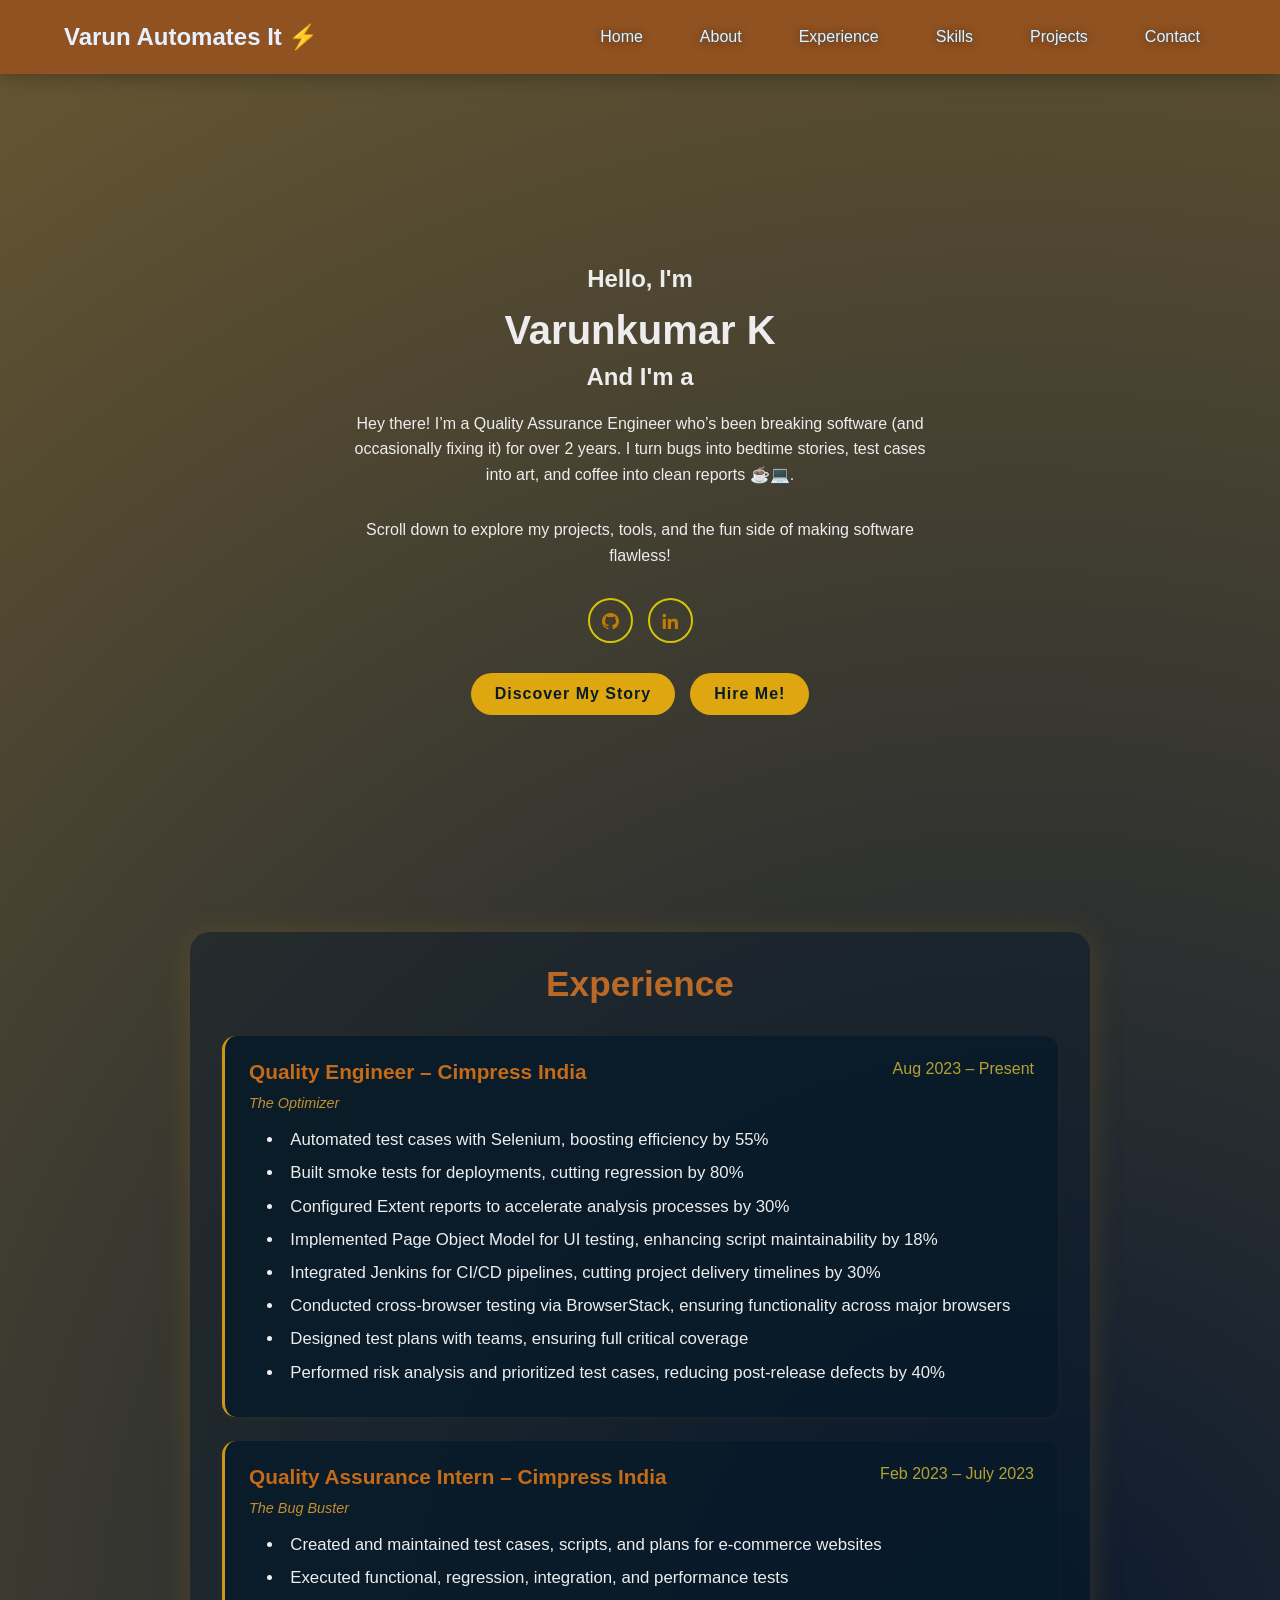
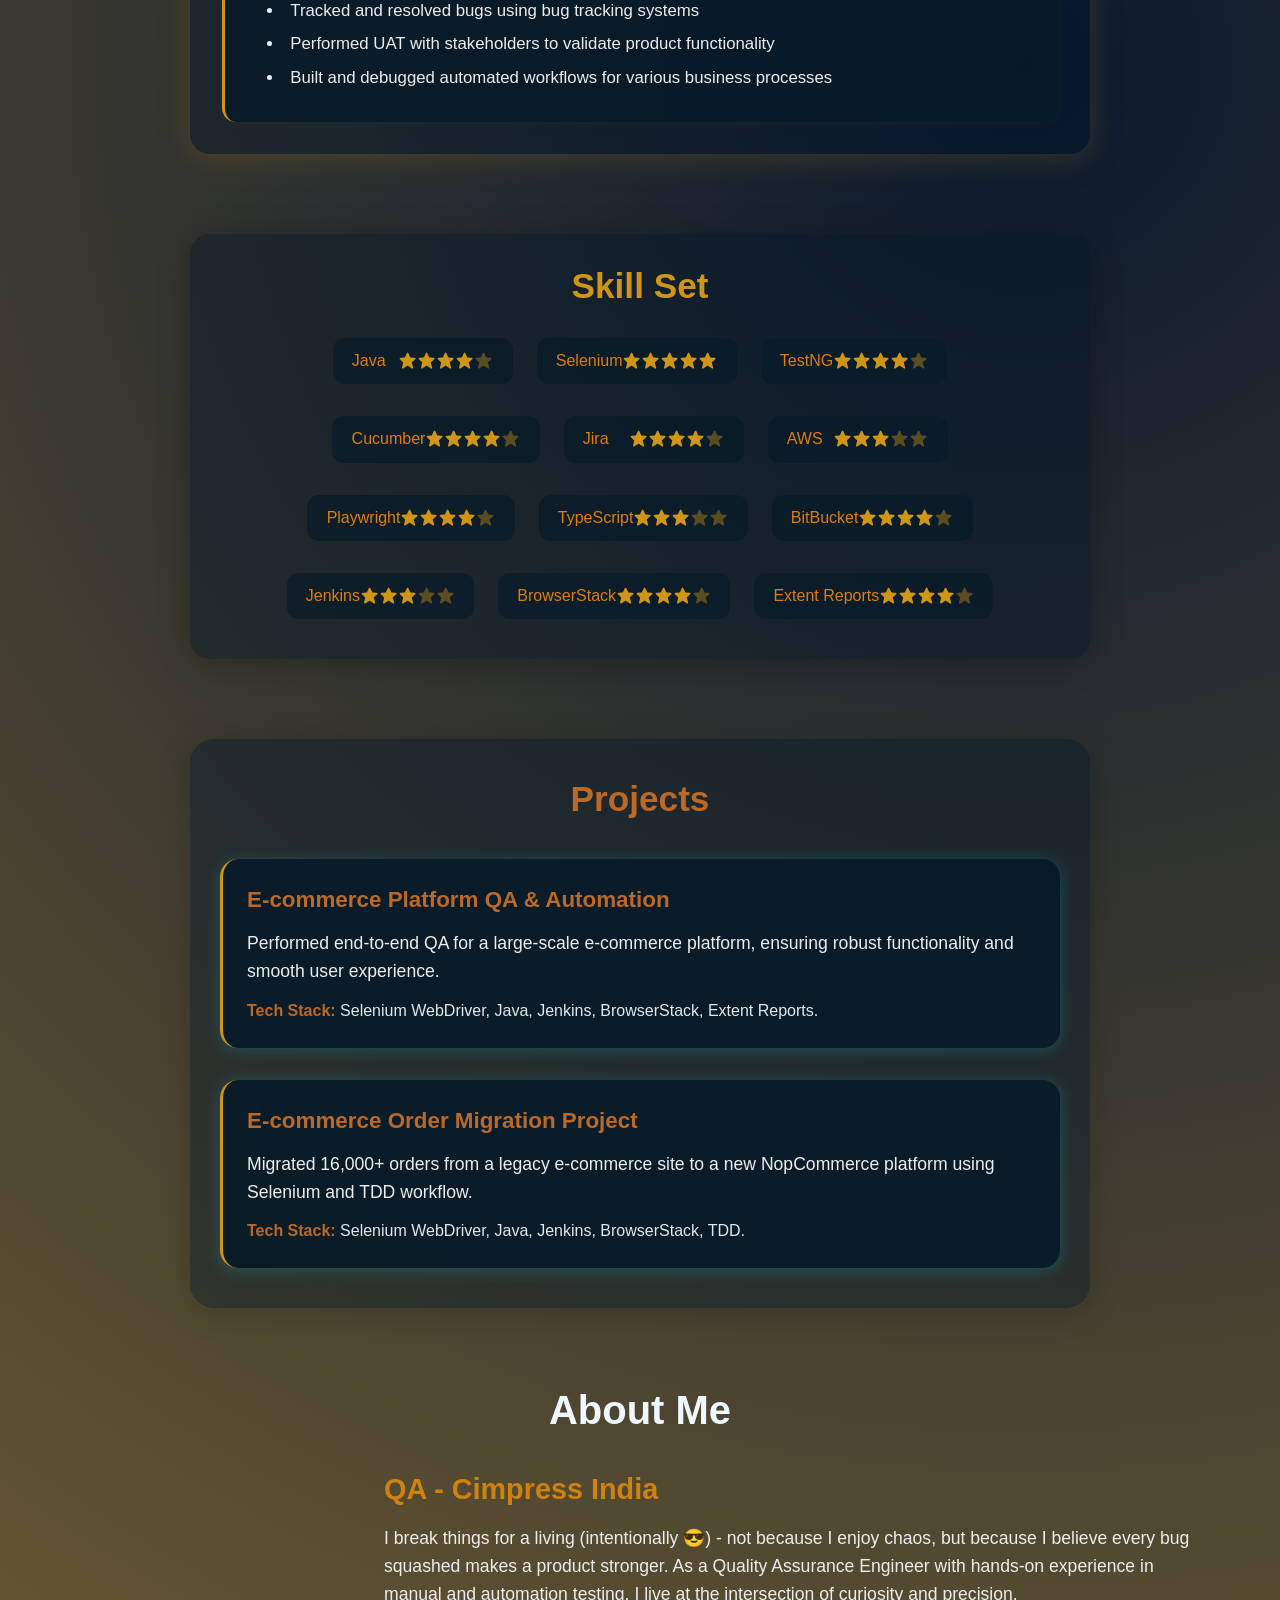
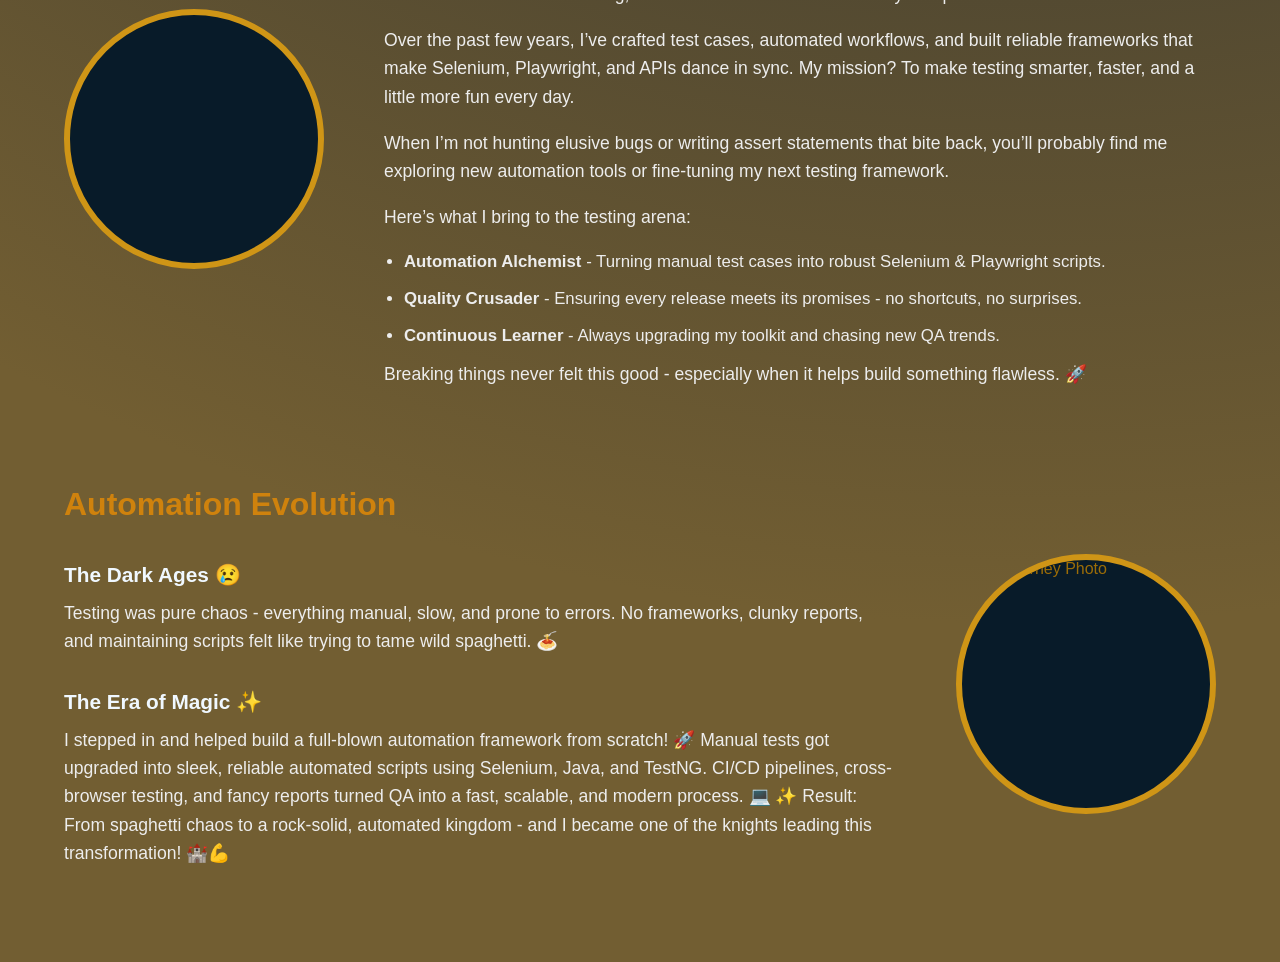
==== commit e6698bc3: "Auto-generated commit" ====
--- a/about/index.html
+++ b/about/index.html
@@ -1,7 +1,7 @@
 <!DOCTYPE html><html lang="en" data-beasties-container><head>
   <meta charset="utf-8">
   <title>Varunkumar K</title>
-  <base href="/Portfolio-main/">
+  <base href="/Portfolio/">
   <meta name="viewport" content="width=device-width, initial-scale=1.0">
   <link rel="icon" type="image/x-icon" href="/angular-portfolio/src/favicon.ico">
   <link rel="apple-touch-icon" sizes="180x180" href="/angular-portfolio/src/apple-touch-icon.png">
@@ -22,7 +22,7 @@
 </style><link rel="stylesheet" href="styles-2BY7KJ5V.css" media="print" onload="this.media='all'"><noscript><link rel="stylesheet" href="styles-2BY7KJ5V.css"></noscript><style ng-app-id="ng">.header[_ngcontent-ng-c1171957873]{position:fixed;top:0;left:0;width:100%;padding:20px 5%;display:flex;justify-content:space-between;align-items:center;z-index:1000;background:#8f5220;-webkit-backdrop-filter:blur(10px);backdrop-filter:blur(10px);box-shadow:0 2px 20px #0000004d}.logo[_ngcontent-ng-c1171957873]{font-size:1.5rem;color:#e6f1ff;text-decoration:none;font-weight:600;z-index:1001}.navbar[_ngcontent-ng-c1171957873]{display:flex;gap:25px}.navbar[_ngcontent-ng-c1171957873]   a[_ngcontent-ng-c1171957873]{font-size:1rem;color:#e6f1ff;text-shadow:0 1px 8px #72250e,0 0px 2px #1c777e;text-decoration:none;font-weight:500;transition:all .3s ease;padding:8px 16px;border-radius:25px;cursor:pointer}.navbar[_ngcontent-ng-c1171957873]   a[_ngcontent-ng-c1171957873]:hover{color:#cc8e1a;background:#00eeff1a;transform:translateY(-2px)}.hamburger[_ngcontent-ng-c1171957873]{display:none;flex-direction:column;cursor:pointer;padding:5px;z-index:1001}.hamburger[_ngcontent-ng-c1171957873]   span[_ngcontent-ng-c1171957873]{width:25px;height:3px;background:#c5940d;margin:3px 0;transition:.3s;border-radius:2px}.mobile-navbar[_ngcontent-ng-c1171957873]{position:fixed;top:0;right:-100%;width:280px;height:100vh;background:#081b29fa;-webkit-backdrop-filter:blur(20px);backdrop-filter:blur(20px);display:flex;flex-direction:column;align-items:center;gap:20px;transition:right .4s ease;z-index:1000;box-shadow:-5px 0 30px #00000080;padding:40px 0;overflow-y:auto}.mobile-navbar[_ngcontent-ng-c1171957873]:before{content:"";flex:1;min-height:0}.mobile-navbar[_ngcontent-ng-c1171957873]:after{content:"";flex:1;min-height:0}.mobile-navbar.active[_ngcontent-ng-c1171957873]{right:0}.mobile-navbar[_ngcontent-ng-c1171957873]   a[_ngcontent-ng-c1171957873]{font-size:1.2rem;color:#a87009;text-decoration:none;font-weight:500;padding:12px 25px;border-radius:30px;transition:all .3s ease;cursor:pointer;text-align:center;width:200px;border:2px solid transparent;flex-shrink:0}.mobile-navbar[_ngcontent-ng-c1171957873]   a[_ngcontent-ng-c1171957873]:hover{color:#081b29;background:#a7710d;transform:translate(-10px);box-shadow:0 5px 15px #0ef6}.menu-backdrop[_ngcontent-ng-c1171957873]{position:fixed;top:0;left:0;width:100%;height:100%;background:#af8434b3;-webkit-backdrop-filter:blur(5px);backdrop-filter:blur(5px);z-index:999;opacity:0;visibility:hidden;transition:all .3s ease}.menu-backdrop.active[_ngcontent-ng-c1171957873]{opacity:1;visibility:visible}.hamburger.active[_ngcontent-ng-c1171957873]   span[_ngcontent-ng-c1171957873]:nth-child(1){transform:rotate(-45deg) translate(-5px,6px)}.hamburger.active[_ngcontent-ng-c1171957873]   span[_ngcontent-ng-c1171957873]:nth-child(2){opacity:0}.hamburger.active[_ngcontent-ng-c1171957873]   span[_ngcontent-ng-c1171957873]:nth-child(3){transform:rotate(45deg) translate(-5px,-6px)}@media (max-width: 768px){.header[_ngcontent-ng-c1171957873]{padding:15px 5%}.navbar[_ngcontent-ng-c1171957873]{display:none}.hamburger[_ngcontent-ng-c1171957873]{display:flex}.logo[_ngcontent-ng-c1171957873]{font-size:1.3rem}}@media (max-width: 480px){.mobile-navbar[_ngcontent-ng-c1171957873]{width:250px}.mobile-navbar[_ngcontent-ng-c1171957873]   a[_ngcontent-ng-c1171957873]{font-size:1.2rem;width:180px;padding:10px 25px}.logo[_ngcontent-ng-c1171957873]{font-size:1.2rem}.hamburger[_ngcontent-ng-c1171957873]   span[_ngcontent-ng-c1171957873]{width:22px}}.mobile-navbar[_ngcontent-ng-c1171957873]   a[_ngcontent-ng-c1171957873]{opacity:0;transform:translate(50px);transition:all .4s ease}.mobile-navbar.active[_ngcontent-ng-c1171957873]   a[_ngcontent-ng-c1171957873]{opacity:1;transform:translate(0)}.mobile-navbar[_ngcontent-ng-c1171957873]   a[_ngcontent-ng-c1171957873]:nth-child(1){transition-delay:.1s}.mobile-navbar[_ngcontent-ng-c1171957873]   a[_ngcontent-ng-c1171957873]:nth-child(2){transition-delay:.15s}.mobile-navbar[_ngcontent-ng-c1171957873]   a[_ngcontent-ng-c1171957873]:nth-child(3){transition-delay:.2s}.mobile-navbar[_ngcontent-ng-c1171957873]   a[_ngcontent-ng-c1171957873]:nth-child(4){transition-delay:.25s}.mobile-navbar[_ngcontent-ng-c1171957873]   a[_ngcontent-ng-c1171957873]:nth-child(5){transition-delay:.3s}.mobile-navbar[_ngcontent-ng-c1171957873]   a[_ngcontent-ng-c1171957873]:nth-child(6){transition-delay:.35s}</style><style ng-app-id="ng">html[_ngcontent-ng-c189618813]{scroll-behavior:smooth}.home[_ngcontent-ng-c189618813]{position:relative;width:100%;height:100vh;display:flex;align-items:center;justify-content:center;padding:80px 5% 0;box-sizing:border-box}.home-content[_ngcontent-ng-c189618813]{max-width:600px;text-align:center}.home-content[_ngcontent-ng-c189618813]   h1[_ngcontent-ng-c189618813]{font-size:2.5rem;font-weight:700;color:#ededed;margin-bottom:10px}.home-content[_ngcontent-ng-c189618813]   h3[_ngcontent-ng-c189618813]{font-size:1.5rem;font-weight:600;color:#ededed;margin-bottom:15px}.home-content[_ngcontent-ng-c189618813]   p[_ngcontent-ng-c189618813]{margin:20px 0 30px;color:#ededed;font-size:1rem;line-height:1.6}.home-sci[_ngcontent-ng-c189618813]{display:flex;justify-content:center;gap:15px;margin:30px 0}.home-sci[_ngcontent-ng-c189618813]   a[_ngcontent-ng-c189618813]{display:inline-flex;justify-content:center;align-items:center;width:45px;height:45px;background:transparent;border:2px solid rgb(211,197,6);border-radius:50%;font-size:20px;color:#be7d04;text-decoration:none;transition:all .3s ease}.home-sci[_ngcontent-ng-c189618813]   a[_ngcontent-ng-c189618813]:hover{background:#b95b02;color:#074935;box-shadow:0 0 20px #c0861a;transform:translateY(-3px)}.home-btn-row[_ngcontent-ng-c189618813]{display:flex;gap:15px;margin-top:20px;justify-content:center;flex-wrap:wrap}.btn-box[_ngcontent-ng-c189618813]{display:inline-block;padding:12px 24px;background:#dfa70f;border-radius:40px;font-size:16px;color:#081b29;letter-spacing:1px;text-decoration:none;font-weight:600;transition:all .3s ease;border:none;cursor:pointer}.btn-box[_ngcontent-ng-c189618813]:hover{box-shadow:0 0 20px #cf9516;transform:translateY(-2px)}.typing[_ngcontent-ng-c189618813]{color:#d69533}@media (max-width: 768px){.home[_ngcontent-ng-c189618813]{padding:100px 20px 0;height:auto;min-height:100vh}.home-content[_ngcontent-ng-c189618813]   h1[_ngcontent-ng-c189618813]{font-size:2rem}.home-content[_ngcontent-ng-c189618813]   h3[_ngcontent-ng-c189618813]{font-size:1.3rem}.home-content[_ngcontent-ng-c189618813]   p[_ngcontent-ng-c189618813]{font-size:.95rem}.home-btn-row[_ngcontent-ng-c189618813]{flex-direction:column;align-items:center}.btn-box[_ngcontent-ng-c189618813]{width:200px;text-align:center}.home-sci[_ngcontent-ng-c189618813]   a[_ngcontent-ng-c189618813]{width:40px;height:40px;font-size:18px}}@media (max-width: 480px){.home-content[_ngcontent-ng-c189618813]   h1[_ngcontent-ng-c189618813]{font-size:1.8rem}.home-content[_ngcontent-ng-c189618813]   h3[_ngcontent-ng-c189618813]{font-size:1.2rem}.home-content[_ngcontent-ng-c189618813]   p[_ngcontent-ng-c189618813]{font-size:.9rem}.btn-box[_ngcontent-ng-c189618813]{padding:10px 20px;font-size:14px}.home-sci[_ngcontent-ng-c189618813]   a[_ngcontent-ng-c189618813]{width:38px;height:38px;font-size:16px}}</style><style ng-app-id="ng">.experience-section[_ngcontent-ng-c659914513]{background:#00142866;border-radius:20px;padding:2rem;margin:2rem 5%;box-shadow:0 4px 32px #a87b1a44;max-width:900px;margin-left:auto;margin-right:auto}.experience-title[_ngcontent-ng-c659914513]{font-size:2.2rem;color:#bb6927;margin-bottom:32px;text-align:center;font-weight:700}.experience-grid[_ngcontent-ng-c659914513]{display:flex;flex-direction:column;gap:1.5rem}.experience-item[_ngcontent-ng-c659914513]{background:#081b29d9;border-radius:14px;padding:1.5rem;box-shadow:0 2px 8px #c4761111;transition:all .3s ease;border-left:3px solid rgb(207,149,22)}.exp-header[_ngcontent-ng-c659914513]{display:flex;justify-content:space-between;align-items:flex-start;margin-bottom:1rem;flex-wrap:wrap;gap:.5rem}.exp-role[_ngcontent-ng-c659914513]{font-weight:600;color:#c46b18;font-size:1.3rem;flex:1}.exp-duration[_ngcontent-ng-c659914513]{color:#b4a133;font-size:1rem;font-weight:500}.exp-tagline[_ngcontent-ng-c659914513]{color:#c28f30;font-size:.9rem;font-style:italic;width:100%;margin-top:.2rem}.exp-stars[_ngcontent-ng-c659914513]{margin-bottom:1rem;text-align:left}.star[_ngcontent-ng-c659914513]{color:#0ef;font-size:1.2rem;margin-right:2px}.exp-details[_ngcontent-ng-c659914513]{margin:0;padding-left:1.1em;font-size:1.05rem;color:#ededed;list-style:disc inside}.exp-details[_ngcontent-ng-c659914513]   li[_ngcontent-ng-c659914513]{margin-bottom:.5rem;line-height:1.5}@media (max-width: 768px){.experience-section[_ngcontent-ng-c659914513]{margin:2rem 3%;padding:1.5rem}.experience-title[_ngcontent-ng-c659914513]{font-size:1.8rem;margin-bottom:24px}.experience-item[_ngcontent-ng-c659914513]{padding:1.2rem}.exp-role[_ngcontent-ng-c659914513]{font-size:1.1rem}.exp-details[_ngcontent-ng-c659914513]{font-size:.95rem}.exp-header[_ngcontent-ng-c659914513]{flex-direction:column;align-items:flex-start;gap:.3rem}}@media (max-width: 480px){.experience-section[_ngcontent-ng-c659914513]{margin:1rem 2%;padding:1rem;border-radius:15px}.experience-title[_ngcontent-ng-c659914513]{font-size:1.6rem}.experience-item[_ngcontent-ng-c659914513]{padding:1rem}.exp-role[_ngcontent-ng-c659914513]{font-size:1rem}.exp-details[_ngcontent-ng-c659914513]{font-size:.9rem;padding-left:1em}.star[_ngcontent-ng-c659914513]{font-size:1rem}}</style><style ng-app-id="ng">.skills-section[_ngcontent-ng-c92097643]{background:#00142866;border-radius:20px;padding:2rem;margin:2rem 10%;box-shadow:0 4px 32px #0004;max-width:900px;margin-left:auto;margin-right:auto;margin-top:80px}.skills-title[_ngcontent-ng-c92097643]{font-size:2.2rem;color:#cf9516;margin-bottom:32px;text-align:center;font-weight:700}.skills-list[_ngcontent-ng-c92097643]{display:flex;flex-wrap:wrap;gap:1.5rem;justify-content:center}.skill[_ngcontent-ng-c92097643]{min-width:180px;display:flex;align-items:center;justify-content:space-between;background:#081b29b3;border-radius:12px;padding:.7rem 1.2rem;margin-bottom:.5rem}.skill-name[_ngcontent-ng-c92097643]{font-weight:500;color:#df7d0e}.stars[_ngcontent-ng-c92097643]   .bx[_ngcontent-ng-c92097643]{color:#cf9516;font-size:1.2rem;opacity:.4}.stars[_ngcontent-ng-c92097643]   .filled[_ngcontent-ng-c92097643]{opacity:1;gap:4px;margin-top:2px}.star[_ngcontent-ng-c92097643]{font-size:1.5rem;color:#222c3a;filter:drop-shadow(0 1px 2px #0ef6);transition:color .2s}.star.filled[_ngcontent-ng-c92097643]{color:#0ef;text-shadow:0 0 8px #0efb,0 2px 8px #0ef2}.star.half[_ngcontent-ng-c92097643]{color:linear-gradient(90deg,#0ef 50%,#222c3a 50%)}@media (max-width: 700px){.skills-section[_ngcontent-ng-c92097643]{padding:18px 4vw;border-radius:10px}.skills-row[_ngcontent-ng-c92097643]{flex-direction:column;gap:18px}}</style><style ng-app-id="ng">.projects-section[_ngcontent-ng-c1478212409]{max-width:900px;margin:80px auto;padding:40px 30px;background:#00142866;border-radius:24px;box-shadow:0 4px 32px #0000002e}.projects-title[_ngcontent-ng-c1478212409]{font-size:2.2rem;color:#bb6926;margin-bottom:40px;text-align:center;font-weight:700}.projects-list[_ngcontent-ng-c1478212409]{display:flex;flex-direction:column;gap:32px}.project-card[_ngcontent-ng-c1478212409]{background:#081b29eb;border-radius:18px;box-shadow:0 2px 16px #0ef3;padding:28px 24px;transition:all .3s ease;border-left:3px solid rgb(207,149,22)}.project-card[_ngcontent-ng-c1478212409]:hover{box-shadow:0 6px 32px #cf9516;background:#081b29fa;transform:translateY(-2px)}.project-title[_ngcontent-ng-c1478212409]{font-size:1.4rem;color:#bb6926;font-weight:600;margin-bottom:16px}.project-desc[_ngcontent-ng-c1478212409]{color:#ededed;font-size:1.1rem;margin-bottom:16px;line-height:1.6}.project-tech[_ngcontent-ng-c1478212409]{color:#e3e8eb;font-size:1rem;margin-top:12px}.project-tech[_ngcontent-ng-c1478212409]   span[_ngcontent-ng-c1478212409]{color:#bb6926;font-weight:600}@media (max-width: 768px){.projects-section[_ngcontent-ng-c1478212409]{margin:60px 20px;padding:30px 20px;border-radius:20px}.projects-title[_ngcontent-ng-c1478212409]{font-size:1.8rem;margin-bottom:30px}.project-card[_ngcontent-ng-c1478212409]{padding:24px 20px}.project-title[_ngcontent-ng-c1478212409]{font-size:1.2rem}.project-desc[_ngcontent-ng-c1478212409]{font-size:1rem}.project-tech[_ngcontent-ng-c1478212409]{font-size:.9rem}}@media (max-width: 480px){.projects-section[_ngcontent-ng-c1478212409]{margin:40px 15px;padding:20px 15px;border-radius:15px}.projects-title[_ngcontent-ng-c1478212409]{font-size:1.6rem;margin-bottom:25px}.project-card[_ngcontent-ng-c1478212409]{padding:20px 16px}.project-title[_ngcontent-ng-c1478212409]{font-size:1.1rem}.project-desc[_ngcontent-ng-c1478212409]{font-size:.95rem}.project-tech[_ngcontent-ng-c1478212409]{font-size:.85rem}.projects-list[_ngcontent-ng-c1478212409]{gap:24px}}</style><style ng-app-id="ng">.about-me[_ngcontent-ng-c3927127805]{width:100%;display:flex;align-items:center;justify-content:center;margin:80px 0 40px;padding:0 5%;box-sizing:border-box}.about-me-vertical[_ngcontent-ng-c3927127805]{display:flex;flex-direction:column;width:100%;max-width:1200px}.about-me-title[_ngcontent-ng-c3927127805]{width:100%;margin-bottom:40px;text-align:center}.about-me-title[_ngcontent-ng-c3927127805]   h3[_ngcontent-ng-c3927127805]{font-size:2.5rem;color:#f0f8ff;font-weight:700;margin:0}.about-me-container[_ngcontent-ng-c3927127805]{display:flex;flex-direction:row;align-items:center;justify-content:center;gap:60px;width:100%}.about-me-img[_ngcontent-ng-c3927127805]{display:flex;justify-content:center;min-width:260px;min-height:260px}.about-me-img[_ngcontent-ng-c3927127805]   img[_ngcontent-ng-c3927127805]{width:260px;height:260px;object-fit:cover;border-radius:50%;border:6px solid rgb(207,149,22);background:#081b29}.about-me-content[_ngcontent-ng-c3927127805]{flex:1;display:flex;flex-direction:column;justify-content:center;align-items:flex-start}.about-me-content[_ngcontent-ng-c3927127805]   h3[_ngcontent-ng-c3927127805]{font-size:1.8rem;font-weight:600;color:#cf820d;margin-bottom:18px}.about-me-content[_ngcontent-ng-c3927127805]   p[_ngcontent-ng-c3927127805]{color:#ededed;margin-bottom:18px;font-size:1.1rem;line-height:1.6}.about-me-content[_ngcontent-ng-c3927127805]   ul[_ngcontent-ng-c3927127805]{color:#ededed;padding-left:20px;font-size:1.05rem;width:100%}.about-me-content[_ngcontent-ng-c3927127805]   ul[_ngcontent-ng-c3927127805]   li[_ngcontent-ng-c3927127805]{margin-bottom:10px;line-height:1.6}.my-journey-section[_ngcontent-ng-c3927127805]{width:100%;display:flex;justify-content:center;align-items:center;margin:80px 0;padding:0 5%;box-sizing:border-box}.my-journey-container[_ngcontent-ng-c3927127805]{display:flex;flex-direction:row;align-items:center;justify-content:center;gap:60px;max-width:1200px;width:100%}.my-journey-content[_ngcontent-ng-c3927127805]{flex:1;display:flex;flex-direction:column;justify-content:center;align-items:flex-start}.my-journey-content[_ngcontent-ng-c3927127805]   h3[_ngcontent-ng-c3927127805]{font-size:2rem;font-weight:700;color:#cf820d;margin-bottom:20px}.my-journey-content[_ngcontent-ng-c3927127805]   h4[_ngcontent-ng-c3927127805]{color:#f0f8ff;margin:20px 0 12px;font-size:1.3rem}.my-journey-content[_ngcontent-ng-c3927127805]   p[_ngcontent-ng-c3927127805]{color:#ededed;font-size:1.1rem;line-height:1.6;margin-bottom:15px}.my-journey-img[_ngcontent-ng-c3927127805]{display:flex;align-items:center;justify-content:center;min-width:260px}.my-journey-img[_ngcontent-ng-c3927127805]   img[_ngcontent-ng-c3927127805]{width:260px;height:260px;object-fit:cover;border-radius:50%;border:6px solid rgb(207,149,22);background:#081b29}@media (max-width: 768px){.about-me[_ngcontent-ng-c3927127805]{margin:60px 0 30px;padding:0 20px}.about-me-title[_ngcontent-ng-c3927127805]   h3[_ngcontent-ng-c3927127805]{font-size:2rem}.about-me-container[_ngcontent-ng-c3927127805]{flex-direction:column;gap:30px;text-align:center}.about-me-content[_ngcontent-ng-c3927127805]{align-items:center;text-align:center}.about-me-content[_ngcontent-ng-c3927127805]   h3[_ngcontent-ng-c3927127805]{font-size:1.5rem}.about-me-content[_ngcontent-ng-c3927127805]   p[_ngcontent-ng-c3927127805]{font-size:1rem}.about-me-img[_ngcontent-ng-c3927127805]   img[_ngcontent-ng-c3927127805]{width:200px;height:200px}.my-journey-section[_ngcontent-ng-c3927127805]{margin:60px 0;padding:0 20px}.my-journey-container[_ngcontent-ng-c3927127805]{flex-direction:column-reverse;gap:30px;text-align:center}.my-journey-content[_ngcontent-ng-c3927127805]{align-items:center;text-align:center}.my-journey-content[_ngcontent-ng-c3927127805]   h3[_ngcontent-ng-c3927127805]{font-size:1.8rem}.my-journey-content[_ngcontent-ng-c3927127805]   h4[_ngcontent-ng-c3927127805]{font-size:1.2rem}.my-journey-content[_ngcontent-ng-c3927127805]   p[_ngcontent-ng-c3927127805]{font-size:1rem}.my-journey-img[_ngcontent-ng-c3927127805]   img[_ngcontent-ng-c3927127805]{width:200px;height:200px}}@media (max-width: 480px){.about-me-img[_ngcontent-ng-c3927127805]   img[_ngcontent-ng-c3927127805], .my-journey-img[_ngcontent-ng-c3927127805]   img[_ngcontent-ng-c3927127805]{width:180px;height:180px}.about-me-title[_ngcontent-ng-c3927127805]   h3[_ngcontent-ng-c3927127805]{font-size:1.8rem}.my-journey-content[_ngcontent-ng-c3927127805]   h3[_ngcontent-ng-c3927127805]{font-size:1.6rem}}</style><style ng-app-id="ng">.contact-backdrop[_ngcontent-ng-c4085684712]{position:fixed;inset:0;background:#00000073;z-index:1000;overflow:hidden}.contact-modal[_ngcontent-ng-c4085684712]{position:fixed;top:50%;left:50%;transform:translate(-50%,-50%);background:#74612d;color:#ededed;border-radius:18px;box-shadow:0 8px 40px #c0780c66;padding:2.2rem 2.5rem 1.5rem;z-index:1001;min-width:340px;max-width:500px;width:420px;animation:_ngcontent-ng-c4085684712_fadeIn .3s;box-sizing:border-box;max-height:90vh;overflow-y:auto}@keyframes _ngcontent-ng-c4085684712_fadeIn{0%{opacity:0;transform:translate(-50%,-60%)}to{opacity:1;transform:translate(-50%,-50%)}}.contact-modal[_ngcontent-ng-c4085684712]   h2[_ngcontent-ng-c4085684712]{color:#c48613;margin-bottom:1.5rem;text-align:center;font-size:1.8rem;position:sticky;top:0;background:#0a1a2a;padding:10px 0;z-index:1}.contact-row[_ngcontent-ng-c4085684712]{display:flex;gap:1.2rem;margin-bottom:1.2rem}.contact-field[_ngcontent-ng-c4085684712]{flex:1;display:flex;flex-direction:column}.contact-field[_ngcontent-ng-c4085684712]   label[_ngcontent-ng-c4085684712]{font-size:1rem;color:#b0eaff;margin-bottom:.5rem;font-weight:500}.contact-field[_ngcontent-ng-c4085684712]   input[_ngcontent-ng-c4085684712], .contact-field[_ngcontent-ng-c4085684712]   textarea[_ngcontent-ng-c4085684712]{background:#102027;color:#ededed;border:1.5px solid rgba(0,238,255,.2);border-radius:7px;padding:.7rem .9rem;font-size:1rem;outline:none;transition:border .2s,box-shadow .2s;font-family:inherit;box-sizing:border-box;width:100%}.contact-field[_ngcontent-ng-c4085684712]   input[_ngcontent-ng-c4085684712]:focus, .contact-field[_ngcontent-ng-c4085684712]   textarea[_ngcontent-ng-c4085684712]:focus{border:1.5px solid #0ef;box-shadow:0 0 8px #0ef6}.contact-field[_ngcontent-ng-c4085684712]   textarea[_ngcontent-ng-c4085684712]{resize:vertical;min-height:120px;max-height:200px}.contact-field-full[_ngcontent-ng-c4085684712]{width:100%}.contact-actions[_ngcontent-ng-c4085684712]{display:flex;justify-content:flex-end;gap:1rem;margin-top:1.5rem;padding-top:.5rem;position:sticky;bottom:0;background:#0a1a2a;padding:15px 0 5px}.contact-actions[_ngcontent-ng-c4085684712]   button[_ngcontent-ng-c4085684712]{background:#9e7d22;color:#081b29;border:none;border-radius:7px;padding:.7rem 1.5rem;font-size:1rem;font-weight:600;cursor:pointer;transition:all .2s;min-width:80px}.contact-actions[_ngcontent-ng-c4085684712]   button[type=button][_ngcontent-ng-c4085684712]{background:transparent;color:#ededed;border:1.5px solid rgba(141,150,15,.4)}.contact-actions[_ngcontent-ng-c4085684712]   button[_ngcontent-ng-c4085684712]:hover:not(:disabled){transform:translateY(-1px);box-shadow:0 4px 12px #bb9b0a66}.contact-actions[_ngcontent-ng-c4085684712]   button[type=button][_ngcontent-ng-c4085684712]:hover:not(:disabled){background:#00eeff1a}.contact-actions[_ngcontent-ng-c4085684712]   button[_ngcontent-ng-c4085684712]:disabled{opacity:.6;cursor:not-allowed;transform:none!important}.contact-success[_ngcontent-ng-c4085684712], .contact-error[_ngcontent-ng-c4085684712]{margin-top:1rem;text-align:center;padding:.8rem;border-radius:5px;position:sticky;bottom:70px;background:#0a1a2a}.contact-success[_ngcontent-ng-c4085684712]{color:#0ef;background:#00eeff1a}.contact-error[_ngcontent-ng-c4085684712]{color:#ff4b4b;background:#ff4b4b1a}.contact-modal[_ngcontent-ng-c4085684712]::-webkit-scrollbar{width:8px}.contact-modal[_ngcontent-ng-c4085684712]::-webkit-scrollbar-track{background:#00eeff1a;border-radius:4px;margin:10px 0}.contact-modal[_ngcontent-ng-c4085684712]::-webkit-scrollbar-thumb{background:#0ef;border-radius:4px}.contact-modal[_ngcontent-ng-c4085684712]::-webkit-scrollbar-thumb:hover{background:#0cf}@media (max-width: 600px){.contact-modal[_ngcontent-ng-c4085684712]{padding:1.5rem 1.2rem 1.2rem;min-width:0;width:95vw;margin:1rem;max-height:85vh}.contact-row[_ngcontent-ng-c4085684712]{flex-direction:column;gap:.8rem;margin-bottom:.8rem}.contact-actions[_ngcontent-ng-c4085684712]{flex-direction:column-reverse;gap:.8rem;position:relative}.contact-actions[_ngcontent-ng-c4085684712]   button[_ngcontent-ng-c4085684712]{width:100%}.contact-field[_ngcontent-ng-c4085684712]   textarea[_ngcontent-ng-c4085684712]{min-height:100px;max-height:150px}.contact-modal[_ngcontent-ng-c4085684712]   h2[_ngcontent-ng-c4085684712]{font-size:1.5rem;position:relative;padding:0}}@media (max-width: 380px){.contact-modal[_ngcontent-ng-c4085684712]{padding:1.2rem 1rem 1rem;max-height:80vh}.contact-field[_ngcontent-ng-c4085684712]   textarea[_ngcontent-ng-c4085684712]{min-height:80px;max-height:120px}}</style></head>
 <body><!--nghm--><script type="text/javascript" id="ng-event-dispatch-contract">(()=>{function p(t,n,r,o,e,i,f,m){return{eventType:t,event:n,targetElement:r,eic:o,timeStamp:e,eia:i,eirp:f,eiack:m}}function u(t){let n=[],r=e=>{n.push(e)};return{c:t,q:n,et:[],etc:[],d:r,h:e=>{r(p(e.type,e,e.target,t,Date.now()))}}}function s(t,n,r){for(let o=0;o<n.length;o++){let e=n[o];(r?t.etc:t.et).push(e),t.c.addEventListener(e,t.h,r)}}function c(t,n,r,o,e=window){let i=u(t);e._ejsas||(e._ejsas={}),e._ejsas[n]=i,s(i,r),s(i,o,!0)}window.__jsaction_bootstrap=c;})();
 </script><script>window.__jsaction_bootstrap(document.body,"ng",["click"],[]);</script>
-  <app-root ng-version="20.3.3" ngh="0" ng-server-context="ssg"><app-navbar _nghost-ng-c1171957873 ngh="0"><header _ngcontent-ng-c1171957873 class="header"><a _ngcontent-ng-c1171957873 href="#" class="logo">Varun Automates It ⚡</a><div _ngcontent-ng-c1171957873 class="hamburger" jsaction="click:;"><span _ngcontent-ng-c1171957873></span><span _ngcontent-ng-c1171957873></span><span _ngcontent-ng-c1171957873></span></div><nav _ngcontent-ng-c1171957873 class="navbar"><a _ngcontent-ng-c1171957873 jsaction="click:;">Home</a><a _ngcontent-ng-c1171957873 jsaction="click:;">About</a><a _ngcontent-ng-c1171957873 jsaction="click:;">Experience</a><a _ngcontent-ng-c1171957873 jsaction="click:;">Skills</a><a _ngcontent-ng-c1171957873 jsaction="click:;">Projects</a><a _ngcontent-ng-c1171957873 jsaction="click:;">Contact</a></nav><nav _ngcontent-ng-c1171957873 class="mobile-navbar"><a _ngcontent-ng-c1171957873 jsaction="click:;">Home</a><a _ngcontent-ng-c1171957873 jsaction="click:;">About</a><a _ngcontent-ng-c1171957873 jsaction="click:;">Experience</a><a _ngcontent-ng-c1171957873 jsaction="click:;">Skills</a><a _ngcontent-ng-c1171957873 jsaction="click:;">Projects</a><a _ngcontent-ng-c1171957873 jsaction="click:;">Contact</a></nav><div _ngcontent-ng-c1171957873 class="menu-backdrop" jsaction="click:;"></div></header></app-navbar><app-homepage _nghost-ng-c189618813 ngh="0"><section _ngcontent-ng-c189618813 class="home"><div _ngcontent-ng-c189618813 class="home-content"><h3 _ngcontent-ng-c189618813>Hello, I'm</h3><h1 _ngcontent-ng-c189618813>Varunkumar K</h1><h3 _ngcontent-ng-c189618813>And I'm a <span _ngcontent-ng-c189618813 class="typing text"><!--ngetn--></span></h3><p _ngcontent-ng-c189618813>Hey there! I’m a Quality Assurance Engineer who’s been breaking software (and occasionally fixing it) for over 2 years. I turn bugs into bedtime stories, test cases into art, and coffee into clean reports ☕💻.</p><p _ngcontent-ng-c189618813>Scroll down to explore my projects, tools, and the fun side of making software flawless!</p><div _ngcontent-ng-c189618813 class="home-sci"><a _ngcontent-ng-c189618813 href="https://github.com/VarunkumarK-Careers"><i _ngcontent-ng-c189618813 class="bx bxl-github"></i></a><a _ngcontent-ng-c189618813 href="https://www.linkedin.com/in/varunkumar-k-0819b7214/"><i _ngcontent-ng-c189618813 class="bx bxl-linkedin"></i></a></div><div _ngcontent-ng-c189618813 class="home-btn-row"><a _ngcontent-ng-c189618813 routerlink="/" fragment="about" class="btn-box" href="/Portfolio-main/#about" jsaction="click:;">Discover My Story</a><a _ngcontent-ng-c189618813 href="assets/Varunkumar_K_Quality_Engineer_Resume.pdf" download class="btn-box">Hire Me!</a></div></div></section></app-homepage><app-experience _nghost-ng-c659914513 ngh="1"><section _ngcontent-ng-c659914513 id="experience" class="experience-section"><h2 _ngcontent-ng-c659914513 class="experience-title">Experience</h2><div _ngcontent-ng-c659914513 class="experience-grid"><div _ngcontent-ng-c659914513 class="experience-item"><div _ngcontent-ng-c659914513 class="exp-header"><div _ngcontent-ng-c659914513 class="exp-role">Quality Engineer – Cimpress India</div><div _ngcontent-ng-c659914513 class="exp-duration">Aug 2023 – Present</div><div _ngcontent-ng-c659914513 class="exp-tagline">The Optimizer</div></div><ul _ngcontent-ng-c659914513 class="exp-details"><li _ngcontent-ng-c659914513>Automated test cases with Selenium, boosting efficiency by 55%</li><li _ngcontent-ng-c659914513>Built smoke tests for deployments, cutting regression by 80%</li><li _ngcontent-ng-c659914513>Configured Extent reports to accelerate analysis processes by 30%</li><li _ngcontent-ng-c659914513>Implemented Page Object Model for UI testing, enhancing script maintainability by 18%</li><li _ngcontent-ng-c659914513>Integrated Jenkins for CI/CD pipelines, cutting project delivery timelines by 30%</li><li _ngcontent-ng-c659914513>Conducted cross-browser testing via BrowserStack, ensuring functionality across major browsers</li><li _ngcontent-ng-c659914513>Designed test plans with teams, ensuring full critical coverage</li><li _ngcontent-ng-c659914513>Performed risk analysis and prioritized test cases, reducing post-release defects by 40%</li><!----></ul></div><div _ngcontent-ng-c659914513 class="experience-item"><div _ngcontent-ng-c659914513 class="exp-header"><div _ngcontent-ng-c659914513 class="exp-role">Quality Assurance Intern – Cimpress India</div><div _ngcontent-ng-c659914513 class="exp-duration">Feb 2023 – July 2023</div><div _ngcontent-ng-c659914513 class="exp-tagline">The Bug Buster</div></div><ul _ngcontent-ng-c659914513 class="exp-details"><li _ngcontent-ng-c659914513>Created and maintained test cases, scripts, and plans for e-commerce websites</li><li _ngcontent-ng-c659914513>Executed functional, regression, integration, and performance tests</li><li _ngcontent-ng-c659914513>Tracked and resolved bugs using bug tracking systems</li><li _ngcontent-ng-c659914513>Performed UAT with stakeholders to validate product functionality</li><li _ngcontent-ng-c659914513>Built and debugged automated workflows for various business processes</li><!----></ul></div><!----></div></section></app-experience><app-skills _nghost-ng-c92097643 ngh="2"><section _ngcontent-ng-c92097643 id="skills" class="skills-section"><h2 _ngcontent-ng-c92097643 class="skills-title">Skill Set</h2><div _ngcontent-ng-c92097643 class="skills-list"><div _ngcontent-ng-c92097643 class="skill"><span _ngcontent-ng-c92097643 class="skill-name">Java</span><span _ngcontent-ng-c92097643 class="stars"><i _ngcontent-ng-c92097643 class="bx bxs-star filled"></i><!----><i _ngcontent-ng-c92097643 class="bx bxs-star filled"></i><!----><i _ngcontent-ng-c92097643 class="bx bxs-star filled"></i><!----><i _ngcontent-ng-c92097643 class="bx bxs-star filled"></i><!----><i _ngcontent-ng-c92097643 class="bx bxs-star"></i><!----><!----></span></div><div _ngcontent-ng-c92097643 class="skill"><span _ngcontent-ng-c92097643 class="skill-name">Selenium</span><span _ngcontent-ng-c92097643 class="stars"><i _ngcontent-ng-c92097643 class="bx bxs-star filled"></i><!----><i _ngcontent-ng-c92097643 class="bx bxs-star filled"></i><!----><i _ngcontent-ng-c92097643 class="bx bxs-star filled"></i><!----><i _ngcontent-ng-c92097643 class="bx bxs-star filled"></i><!----><i _ngcontent-ng-c92097643 class="bx bxs-star filled"></i><!----><!----></span></div><div _ngcontent-ng-c92097643 class="skill"><span _ngcontent-ng-c92097643 class="skill-name">TestNG</span><span _ngcontent-ng-c92097643 class="stars"><i _ngcontent-ng-c92097643 class="bx bxs-star filled"></i><!----><i _ngcontent-ng-c92097643 class="bx bxs-star filled"></i><!----><i _ngcontent-ng-c92097643 class="bx bxs-star filled"></i><!----><i _ngcontent-ng-c92097643 class="bx bxs-star filled"></i><!----><i _ngcontent-ng-c92097643 class="bx bxs-star"></i><!----><!----></span></div><div _ngcontent-ng-c92097643 class="skill"><span _ngcontent-ng-c92097643 class="skill-name">Cucumber</span><span _ngcontent-ng-c92097643 class="stars"><i _ngcontent-ng-c92097643 class="bx bxs-star filled"></i><!----><i _ngcontent-ng-c92097643 class="bx bxs-star filled"></i><!----><i _ngcontent-ng-c92097643 class="bx bxs-star filled"></i><!----><i _ngcontent-ng-c92097643 class="bx bxs-star filled"></i><!----><i _ngcontent-ng-c92097643 class="bx bxs-star"></i><!----><!----></span></div><div _ngcontent-ng-c92097643 class="skill"><span _ngcontent-ng-c92097643 class="skill-name">Jira</span><span _ngcontent-ng-c92097643 class="stars"><i _ngcontent-ng-c92097643 class="bx bxs-star filled"></i><!----><i _ngcontent-ng-c92097643 class="bx bxs-star filled"></i><!----><i _ngcontent-ng-c92097643 class="bx bxs-star filled"></i><!----><i _ngcontent-ng-c92097643 class="bx bxs-star filled"></i><!----><i _ngcontent-ng-c92097643 class="bx bxs-star"></i><!----><!----></span></div><div _ngcontent-ng-c92097643 class="skill"><span _ngcontent-ng-c92097643 class="skill-name">AWS</span><span _ngcontent-ng-c92097643 class="stars"><i _ngcontent-ng-c92097643 class="bx bxs-star filled"></i><!----><i _ngcontent-ng-c92097643 class="bx bxs-star filled"></i><!----><i _ngcontent-ng-c92097643 class="bx bxs-star filled"></i><!----><i _ngcontent-ng-c92097643 class="bx bxs-star"></i><!----><i _ngcontent-ng-c92097643 class="bx bxs-star"></i><!----><!----></span></div><div _ngcontent-ng-c92097643 class="skill"><span _ngcontent-ng-c92097643 class="skill-name">Playwright</span><span _ngcontent-ng-c92097643 class="stars"><i _ngcontent-ng-c92097643 class="bx bxs-star filled"></i><!----><i _ngcontent-ng-c92097643 class="bx bxs-star filled"></i><!----><i _ngcontent-ng-c92097643 class="bx bxs-star"></i><!----><i _ngcontent-ng-c92097643 class="bx bxs-star"></i><!----><i _ngcontent-ng-c92097643 class="bx bxs-star"></i><!----><!----></span></div><div _ngcontent-ng-c92097643 class="skill"><span _ngcontent-ng-c92097643 class="skill-name">TypeScript</span><span _ngcontent-ng-c92097643 class="stars"><i _ngcontent-ng-c92097643 class="bx bxs-star filled"></i><!----><i _ngcontent-ng-c92097643 class="bx bxs-star filled"></i><!----><i _ngcontent-ng-c92097643 class="bx bxs-star"></i><!----><i _ngcontent-ng-c92097643 class="bx bxs-star"></i><!----><i _ngcontent-ng-c92097643 class="bx bxs-star"></i><!----><!----></span></div><div _ngcontent-ng-c92097643 class="skill"><span _ngcontent-ng-c92097643 class="skill-name">BitBucket</span><span _ngcontent-ng-c92097643 class="stars"><i _ngcontent-ng-c92097643 class="bx bxs-star filled"></i><!----><i _ngcontent-ng-c92097643 class="bx bxs-star filled"></i><!----><i _ngcontent-ng-c92097643 class="bx bxs-star filled"></i><!----><i _ngcontent-ng-c92097643 class="bx bxs-star filled"></i><!----><i _ngcontent-ng-c92097643 class="bx bxs-star"></i><!----><!----></span></div><div _ngcontent-ng-c92097643 class="skill"><span _ngcontent-ng-c92097643 class="skill-name">Jenkins</span><span _ngcontent-ng-c92097643 class="stars"><i _ngcontent-ng-c92097643 class="bx bxs-star filled"></i><!----><i _ngcontent-ng-c92097643 class="bx bxs-star filled"></i><!----><i _ngcontent-ng-c92097643 class="bx bxs-star filled"></i><!----><i _ngcontent-ng-c92097643 class="bx bxs-star"></i><!----><i _ngcontent-ng-c92097643 class="bx bxs-star"></i><!----><!----></span></div><div _ngcontent-ng-c92097643 class="skill"><span _ngcontent-ng-c92097643 class="skill-name">BrowserStack</span><span _ngcontent-ng-c92097643 class="stars"><i _ngcontent-ng-c92097643 class="bx bxs-star filled"></i><!----><i _ngcontent-ng-c92097643 class="bx bxs-star filled"></i><!----><i _ngcontent-ng-c92097643 class="bx bxs-star filled"></i><!----><i _ngcontent-ng-c92097643 class="bx bxs-star filled"></i><!----><i _ngcontent-ng-c92097643 class="bx bxs-star"></i><!----><!----></span></div><div _ngcontent-ng-c92097643 class="skill"><span _ngcontent-ng-c92097643 class="skill-name">Extent Reports</span><span _ngcontent-ng-c92097643 class="stars"><i _ngcontent-ng-c92097643 class="bx bxs-star filled"></i><!----><i _ngcontent-ng-c92097643 class="bx bxs-star filled"></i><!----><i _ngcontent-ng-c92097643 class="bx bxs-star filled"></i><!----><i _ngcontent-ng-c92097643 class="bx bxs-star filled"></i><!----><i _ngcontent-ng-c92097643 class="bx bxs-star"></i><!----><!----></span></div><!----></div></section></app-skills><app-projects _nghost-ng-c1478212409 ngh="3"><section _ngcontent-ng-c1478212409 id="projects" class="projects-section"><h2 _ngcontent-ng-c1478212409 class="projects-title">Projects</h2><div _ngcontent-ng-c1478212409 class="projects-list"><div _ngcontent-ng-c1478212409 class="project-card"><h3 _ngcontent-ng-c1478212409 class="project-title">E-commerce Platform QA &amp; Automation</h3><p _ngcontent-ng-c1478212409 class="project-desc">Performed end-to-end QA for a large-scale e-commerce platform, ensuring robust functionality and smooth user experience.</p><div _ngcontent-ng-c1478212409 class="project-tech"><span _ngcontent-ng-c1478212409>Tech Stack:</span> Selenium WebDriver, Java, Jenkins, BrowserStack, Extent Reports.</div></div><div _ngcontent-ng-c1478212409 class="project-card"><h3 _ngcontent-ng-c1478212409 class="project-title">E-commerce Order Migration Project</h3><p _ngcontent-ng-c1478212409 class="project-desc">Migrated 16,000+ orders from a legacy e-commerce site to a new NopCommerce platform using Selenium and TDD workflow.</p><div _ngcontent-ng-c1478212409 class="project-tech"><span _ngcontent-ng-c1478212409>Tech Stack:</span> Selenium WebDriver, Java, Jenkins, BrowserStack, TDD.</div></div><!----></div></section></app-projects><app-about-me _nghost-ng-c3927127805 ngh="0"><section _ngcontent-ng-c3927127805 id="about" class="about-me"><div _ngcontent-ng-c3927127805 class="about-me-vertical"><div _ngcontent-ng-c3927127805 class="about-me-title"><h3 _ngcontent-ng-c3927127805>About Me</h3></div><div _ngcontent-ng-c3927127805 class="about-me-container"><div _ngcontent-ng-c3927127805 class="about-me-img"><img _ngcontent-ng-c3927127805 src="assets/Varun2.jpg" alt="Profile"></div><div _ngcontent-ng-c3927127805 class="about-me-content"><h3 _ngcontent-ng-c3927127805>QA - Cimpress India</h3><p _ngcontent-ng-c3927127805>I break things for a living (intentionally 😎) - not because I enjoy chaos, but because I believe every bug squashed makes a product stronger. As a Quality Assurance Engineer with hands-on experience in manual and automation testing, I live at the intersection of curiosity and precision.</p><p _ngcontent-ng-c3927127805>Over the past few years, I’ve crafted test cases, automated workflows, and built reliable frameworks that make Selenium, Playwright, and APIs dance in sync. My mission? To make testing smarter, faster, and a little more fun every day.</p><p _ngcontent-ng-c3927127805>When I’m not hunting elusive bugs or writing assert statements that bite back, you’ll probably find me exploring new automation tools or fine-tuning my next testing framework.</p><p _ngcontent-ng-c3927127805>Here’s what I bring to the testing arena:</p><ul _ngcontent-ng-c3927127805><li _ngcontent-ng-c3927127805><strong _ngcontent-ng-c3927127805>Automation Alchemist</strong> - Turning manual test cases into robust Selenium &amp; Playwright scripts.</li><li _ngcontent-ng-c3927127805><strong _ngcontent-ng-c3927127805>Quality Crusader</strong> - Ensuring every release meets its promises - no shortcuts, no surprises.</li><li _ngcontent-ng-c3927127805><strong _ngcontent-ng-c3927127805>Continuous Learner</strong> - Always upgrading my toolkit and chasing new QA trends.</li></ul><p _ngcontent-ng-c3927127805>Breaking things never felt this good - especially when it helps build something flawless. 🚀</p></div></div></div></section><section _ngcontent-ng-c3927127805 class="my-journey-section"><div _ngcontent-ng-c3927127805 class="my-journey-container"><div _ngcontent-ng-c3927127805 class="my-journey-content"><h3 _ngcontent-ng-c3927127805>Automation Evolution</h3><h4 _ngcontent-ng-c3927127805>The Dark Ages 😢</h4><p _ngcontent-ng-c3927127805> Testing was pure chaos - everything manual, slow, and prone to errors. No frameworks, clunky reports, and maintaining scripts felt like trying to tame wild spaghetti. 🍝</p><h4 _ngcontent-ng-c3927127805>The Era of Magic ✨</h4><p _ngcontent-ng-c3927127805>I stepped in and helped build a full-blown automation framework from scratch! 🚀 Manual tests got upgraded into sleek, reliable automated scripts using Selenium, Java, and TestNG. CI/CD pipelines, cross-browser testing, and fancy reports turned QA into a fast, scalable, and modern process. 💻 ✨ Result: From spaghetti chaos to a rock-solid, automated kingdom - and I became one of the knights leading this transformation! 🏰💪</p></div><div _ngcontent-ng-c3927127805 class="my-journey-img"><img _ngcontent-ng-c3927127805 src="assets/Varun.jpg" alt="My Journey Photo"></div></div></section></app-about-me><app-contact _nghost-ng-c4085684712 ngh="4"><!----><!----></app-contact></app-root>
-<script src="main-GYMMQB5S.js" type="module"></script>
+  <app-root ng-version="20.3.3" ngh="0" ng-server-context="ssg"><app-navbar _nghost-ng-c1171957873 ngh="0"><header _ngcontent-ng-c1171957873 class="header"><a _ngcontent-ng-c1171957873 href="#" class="logo">Varun Automates It ⚡</a><div _ngcontent-ng-c1171957873 class="hamburger" jsaction="click:;"><span _ngcontent-ng-c1171957873></span><span _ngcontent-ng-c1171957873></span><span _ngcontent-ng-c1171957873></span></div><nav _ngcontent-ng-c1171957873 class="navbar"><a _ngcontent-ng-c1171957873 jsaction="click:;">Home</a><a _ngcontent-ng-c1171957873 jsaction="click:;">About</a><a _ngcontent-ng-c1171957873 jsaction="click:;">Experience</a><a _ngcontent-ng-c1171957873 jsaction="click:;">Skills</a><a _ngcontent-ng-c1171957873 jsaction="click:;">Projects</a><a _ngcontent-ng-c1171957873 jsaction="click:;">Contact</a></nav><nav _ngcontent-ng-c1171957873 class="mobile-navbar"><a _ngcontent-ng-c1171957873 jsaction="click:;">Home</a><a _ngcontent-ng-c1171957873 jsaction="click:;">About</a><a _ngcontent-ng-c1171957873 jsaction="click:;">Experience</a><a _ngcontent-ng-c1171957873 jsaction="click:;">Skills</a><a _ngcontent-ng-c1171957873 jsaction="click:;">Projects</a><a _ngcontent-ng-c1171957873 jsaction="click:;">Contact</a></nav><div _ngcontent-ng-c1171957873 class="menu-backdrop" jsaction="click:;"></div></header></app-navbar><app-homepage _nghost-ng-c189618813 ngh="0"><section _ngcontent-ng-c189618813 class="home"><div _ngcontent-ng-c189618813 class="home-content"><h3 _ngcontent-ng-c189618813>Hello, I'm</h3><h1 _ngcontent-ng-c189618813>Varunkumar K</h1><h3 _ngcontent-ng-c189618813>And I'm a <span _ngcontent-ng-c189618813 class="typing text"><!--ngetn--></span></h3><p _ngcontent-ng-c189618813>Hey there! I’m a Quality Assurance Engineer who’s been breaking software (and occasionally fixing it) for over 2 years. I turn bugs into bedtime stories, test cases into art, and coffee into clean reports ☕💻.</p><p _ngcontent-ng-c189618813>Scroll down to explore my projects, tools, and the fun side of making software flawless!</p><div _ngcontent-ng-c189618813 class="home-sci"><a _ngcontent-ng-c189618813 href="https://github.com/VarunkumarK-Careers"><i _ngcontent-ng-c189618813 class="bx bxl-github"></i></a><a _ngcontent-ng-c189618813 href="https://www.linkedin.com/in/varunkumar-k-0819b7214/"><i _ngcontent-ng-c189618813 class="bx bxl-linkedin"></i></a></div><div _ngcontent-ng-c189618813 class="home-btn-row"><a _ngcontent-ng-c189618813 routerlink="/" fragment="about" class="btn-box" href="/Portfolio/#about" jsaction="click:;">Discover My Story</a><a _ngcontent-ng-c189618813 href="assets/Varunkumar_K_Quality_Engineer_Resume.pdf" download class="btn-box">Hire Me!</a></div></div></section></app-homepage><app-experience _nghost-ng-c659914513 ngh="1"><section _ngcontent-ng-c659914513 id="experience" class="experience-section"><h2 _ngcontent-ng-c659914513 class="experience-title">Experience</h2><div _ngcontent-ng-c659914513 class="experience-grid"><div _ngcontent-ng-c659914513 class="experience-item"><div _ngcontent-ng-c659914513 class="exp-header"><div _ngcontent-ng-c659914513 class="exp-role">Quality Engineer – Cimpress India</div><div _ngcontent-ng-c659914513 class="exp-duration">Aug 2023 – Present</div><div _ngcontent-ng-c659914513 class="exp-tagline">The Optimizer</div></div><ul _ngcontent-ng-c659914513 class="exp-details"><li _ngcontent-ng-c659914513>Automated test cases with Selenium, boosting efficiency by 55%</li><li _ngcontent-ng-c659914513>Built smoke tests for deployments, cutting regression by 80%</li><li _ngcontent-ng-c659914513>Configured Extent reports to accelerate analysis processes by 30%</li><li _ngcontent-ng-c659914513>Implemented Page Object Model for UI testing, enhancing script maintainability by 18%</li><li _ngcontent-ng-c659914513>Integrated Jenkins for CI/CD pipelines, cutting project delivery timelines by 30%</li><li _ngcontent-ng-c659914513>Conducted cross-browser testing via BrowserStack, ensuring functionality across major browsers</li><li _ngcontent-ng-c659914513>Designed test plans with teams, ensuring full critical coverage</li><li _ngcontent-ng-c659914513>Performed risk analysis and prioritized test cases, reducing post-release defects by 40%</li><!----></ul></div><div _ngcontent-ng-c659914513 class="experience-item"><div _ngcontent-ng-c659914513 class="exp-header"><div _ngcontent-ng-c659914513 class="exp-role">Quality Assurance Intern – Cimpress India</div><div _ngcontent-ng-c659914513 class="exp-duration">Feb 2023 – July 2023</div><div _ngcontent-ng-c659914513 class="exp-tagline">The Bug Buster</div></div><ul _ngcontent-ng-c659914513 class="exp-details"><li _ngcontent-ng-c659914513>Created and maintained test cases, scripts, and plans for e-commerce websites</li><li _ngcontent-ng-c659914513>Executed functional, regression, integration, and performance tests</li><li _ngcontent-ng-c659914513>Tracked and resolved bugs using bug tracking systems</li><li _ngcontent-ng-c659914513>Performed UAT with stakeholders to validate product functionality</li><li _ngcontent-ng-c659914513>Built and debugged automated workflows for various business processes</li><!----></ul></div><!----></div></section></app-experience><app-skills _nghost-ng-c92097643 ngh="2"><section _ngcontent-ng-c92097643 id="skills" class="skills-section"><h2 _ngcontent-ng-c92097643 class="skills-title">Skill Set</h2><div _ngcontent-ng-c92097643 class="skills-list"><div _ngcontent-ng-c92097643 class="skill"><span _ngcontent-ng-c92097643 class="skill-name">Java</span><span _ngcontent-ng-c92097643 class="stars"><i _ngcontent-ng-c92097643 class="bx bxs-star filled"></i><!----><i _ngcontent-ng-c92097643 class="bx bxs-star filled"></i><!----><i _ngcontent-ng-c92097643 class="bx bxs-star filled"></i><!----><i _ngcontent-ng-c92097643 class="bx bxs-star filled"></i><!----><i _ngcontent-ng-c92097643 class="bx bxs-star"></i><!----><!----></span></div><div _ngcontent-ng-c92097643 class="skill"><span _ngcontent-ng-c92097643 class="skill-name">Selenium</span><span _ngcontent-ng-c92097643 class="stars"><i _ngcontent-ng-c92097643 class="bx bxs-star filled"></i><!----><i _ngcontent-ng-c92097643 class="bx bxs-star filled"></i><!----><i _ngcontent-ng-c92097643 class="bx bxs-star filled"></i><!----><i _ngcontent-ng-c92097643 class="bx bxs-star filled"></i><!----><i _ngcontent-ng-c92097643 class="bx bxs-star filled"></i><!----><!----></span></div><div _ngcontent-ng-c92097643 class="skill"><span _ngcontent-ng-c92097643 class="skill-name">TestNG</span><span _ngcontent-ng-c92097643 class="stars"><i _ngcontent-ng-c92097643 class="bx bxs-star filled"></i><!----><i _ngcontent-ng-c92097643 class="bx bxs-star filled"></i><!----><i _ngcontent-ng-c92097643 class="bx bxs-star filled"></i><!----><i _ngcontent-ng-c92097643 class="bx bxs-star filled"></i><!----><i _ngcontent-ng-c92097643 class="bx bxs-star"></i><!----><!----></span></div><div _ngcontent-ng-c92097643 class="skill"><span _ngcontent-ng-c92097643 class="skill-name">Cucumber</span><span _ngcontent-ng-c92097643 class="stars"><i _ngcontent-ng-c92097643 class="bx bxs-star filled"></i><!----><i _ngcontent-ng-c92097643 class="bx bxs-star filled"></i><!----><i _ngcontent-ng-c92097643 class="bx bxs-star filled"></i><!----><i _ngcontent-ng-c92097643 class="bx bxs-star filled"></i><!----><i _ngcontent-ng-c92097643 class="bx bxs-star"></i><!----><!----></span></div><div _ngcontent-ng-c92097643 class="skill"><span _ngcontent-ng-c92097643 class="skill-name">Jira</span><span _ngcontent-ng-c92097643 class="stars"><i _ngcontent-ng-c92097643 class="bx bxs-star filled"></i><!----><i _ngcontent-ng-c92097643 class="bx bxs-star filled"></i><!----><i _ngcontent-ng-c92097643 class="bx bxs-star filled"></i><!----><i _ngcontent-ng-c92097643 class="bx bxs-star filled"></i><!----><i _ngcontent-ng-c92097643 class="bx bxs-star"></i><!----><!----></span></div><div _ngcontent-ng-c92097643 class="skill"><span _ngcontent-ng-c92097643 class="skill-name">AWS</span><span _ngcontent-ng-c92097643 class="stars"><i _ngcontent-ng-c92097643 class="bx bxs-star filled"></i><!----><i _ngcontent-ng-c92097643 class="bx bxs-star filled"></i><!----><i _ngcontent-ng-c92097643 class="bx bxs-star filled"></i><!----><i _ngcontent-ng-c92097643 class="bx bxs-star"></i><!----><i _ngcontent-ng-c92097643 class="bx bxs-star"></i><!----><!----></span></div><div _ngcontent-ng-c92097643 class="skill"><span _ngcontent-ng-c92097643 class="skill-name">Playwright</span><span _ngcontent-ng-c92097643 class="stars"><i _ngcontent-ng-c92097643 class="bx bxs-star filled"></i><!----><i _ngcontent-ng-c92097643 class="bx bxs-star filled"></i><!----><i _ngcontent-ng-c92097643 class="bx bxs-star filled"></i><!----><i _ngcontent-ng-c92097643 class="bx bxs-star filled"></i><!----><i _ngcontent-ng-c92097643 class="bx bxs-star"></i><!----><!----></span></div><div _ngcontent-ng-c92097643 class="skill"><span _ngcontent-ng-c92097643 class="skill-name">TypeScript</span><span _ngcontent-ng-c92097643 class="stars"><i _ngcontent-ng-c92097643 class="bx bxs-star filled"></i><!----><i _ngcontent-ng-c92097643 class="bx bxs-star filled"></i><!----><i _ngcontent-ng-c92097643 class="bx bxs-star filled"></i><!----><i _ngcontent-ng-c92097643 class="bx bxs-star"></i><!----><i _ngcontent-ng-c92097643 class="bx bxs-star"></i><!----><!----></span></div><div _ngcontent-ng-c92097643 class="skill"><span _ngcontent-ng-c92097643 class="skill-name">BitBucket</span><span _ngcontent-ng-c92097643 class="stars"><i _ngcontent-ng-c92097643 class="bx bxs-star filled"></i><!----><i _ngcontent-ng-c92097643 class="bx bxs-star filled"></i><!----><i _ngcontent-ng-c92097643 class="bx bxs-star filled"></i><!----><i _ngcontent-ng-c92097643 class="bx bxs-star filled"></i><!----><i _ngcontent-ng-c92097643 class="bx bxs-star"></i><!----><!----></span></div><div _ngcontent-ng-c92097643 class="skill"><span _ngcontent-ng-c92097643 class="skill-name">Jenkins</span><span _ngcontent-ng-c92097643 class="stars"><i _ngcontent-ng-c92097643 class="bx bxs-star filled"></i><!----><i _ngcontent-ng-c92097643 class="bx bxs-star filled"></i><!----><i _ngcontent-ng-c92097643 class="bx bxs-star filled"></i><!----><i _ngcontent-ng-c92097643 class="bx bxs-star"></i><!----><i _ngcontent-ng-c92097643 class="bx bxs-star"></i><!----><!----></span></div><div _ngcontent-ng-c92097643 class="skill"><span _ngcontent-ng-c92097643 class="skill-name">BrowserStack</span><span _ngcontent-ng-c92097643 class="stars"><i _ngcontent-ng-c92097643 class="bx bxs-star filled"></i><!----><i _ngcontent-ng-c92097643 class="bx bxs-star filled"></i><!----><i _ngcontent-ng-c92097643 class="bx bxs-star filled"></i><!----><i _ngcontent-ng-c92097643 class="bx bxs-star filled"></i><!----><i _ngcontent-ng-c92097643 class="bx bxs-star"></i><!----><!----></span></div><div _ngcontent-ng-c92097643 class="skill"><span _ngcontent-ng-c92097643 class="skill-name">Extent Reports</span><span _ngcontent-ng-c92097643 class="stars"><i _ngcontent-ng-c92097643 class="bx bxs-star filled"></i><!----><i _ngcontent-ng-c92097643 class="bx bxs-star filled"></i><!----><i _ngcontent-ng-c92097643 class="bx bxs-star filled"></i><!----><i _ngcontent-ng-c92097643 class="bx bxs-star filled"></i><!----><i _ngcontent-ng-c92097643 class="bx bxs-star"></i><!----><!----></span></div><!----></div></section></app-skills><app-projects _nghost-ng-c1478212409 ngh="3"><section _ngcontent-ng-c1478212409 id="projects" class="projects-section"><h2 _ngcontent-ng-c1478212409 class="projects-title">Projects</h2><div _ngcontent-ng-c1478212409 class="projects-list"><div _ngcontent-ng-c1478212409 class="project-card"><h3 _ngcontent-ng-c1478212409 class="project-title">E-commerce Platform QA &amp; Automation</h3><p _ngcontent-ng-c1478212409 class="project-desc">Performed end-to-end QA for a large-scale e-commerce platform, ensuring robust functionality and smooth user experience.</p><div _ngcontent-ng-c1478212409 class="project-tech"><span _ngcontent-ng-c1478212409>Tech Stack:</span> Selenium WebDriver, Java, Jenkins, BrowserStack, Extent Reports.</div></div><div _ngcontent-ng-c1478212409 class="project-card"><h3 _ngcontent-ng-c1478212409 class="project-title">E-commerce Order Migration Project</h3><p _ngcontent-ng-c1478212409 class="project-desc">Migrated 16,000+ orders from a legacy e-commerce site to a new NopCommerce platform using Selenium and TDD workflow.</p><div _ngcontent-ng-c1478212409 class="project-tech"><span _ngcontent-ng-c1478212409>Tech Stack:</span> Selenium WebDriver, Java, Jenkins, BrowserStack, TDD.</div></div><!----></div></section></app-projects><app-about-me _nghost-ng-c3927127805 ngh="0"><section _ngcontent-ng-c3927127805 id="about" class="about-me"><div _ngcontent-ng-c3927127805 class="about-me-vertical"><div _ngcontent-ng-c3927127805 class="about-me-title"><h3 _ngcontent-ng-c3927127805>About Me</h3></div><div _ngcontent-ng-c3927127805 class="about-me-container"><div _ngcontent-ng-c3927127805 class="about-me-img"><img _ngcontent-ng-c3927127805 src="assets/Varun2.jpg" alt="Profile"></div><div _ngcontent-ng-c3927127805 class="about-me-content"><h3 _ngcontent-ng-c3927127805>QA - Cimpress India</h3><p _ngcontent-ng-c3927127805>I break things for a living (intentionally 😎) - not because I enjoy chaos, but because I believe every bug squashed makes a product stronger. As a Quality Assurance Engineer with hands-on experience in manual and automation testing, I live at the intersection of curiosity and precision.</p><p _ngcontent-ng-c3927127805>Over the past few years, I’ve crafted test cases, automated workflows, and built reliable frameworks that make Selenium, Playwright, and APIs dance in sync. My mission? To make testing smarter, faster, and a little more fun every day.</p><p _ngcontent-ng-c3927127805>When I’m not hunting elusive bugs or writing assert statements that bite back, you’ll probably find me exploring new automation tools or fine-tuning my next testing framework.</p><p _ngcontent-ng-c3927127805>Here’s what I bring to the testing arena:</p><ul _ngcontent-ng-c3927127805><li _ngcontent-ng-c3927127805><strong _ngcontent-ng-c3927127805>Automation Alchemist</strong> - Turning manual test cases into robust Selenium &amp; Playwright scripts.</li><li _ngcontent-ng-c3927127805><strong _ngcontent-ng-c3927127805>Quality Crusader</strong> - Ensuring every release meets its promises - no shortcuts, no surprises.</li><li _ngcontent-ng-c3927127805><strong _ngcontent-ng-c3927127805>Continuous Learner</strong> - Always upgrading my toolkit and chasing new QA trends.</li></ul><p _ngcontent-ng-c3927127805>Breaking things never felt this good - especially when it helps build something flawless. 🚀</p></div></div></div></section><section _ngcontent-ng-c3927127805 class="my-journey-section"><div _ngcontent-ng-c3927127805 class="my-journey-container"><div _ngcontent-ng-c3927127805 class="my-journey-content"><h3 _ngcontent-ng-c3927127805>Automation Evolution</h3><h4 _ngcontent-ng-c3927127805>The Dark Ages 😢</h4><p _ngcontent-ng-c3927127805> Testing was pure chaos - everything manual, slow, and prone to errors. No frameworks, clunky reports, and maintaining scripts felt like trying to tame wild spaghetti. 🍝</p><h4 _ngcontent-ng-c3927127805>The Era of Magic ✨</h4><p _ngcontent-ng-c3927127805>I stepped in and helped build a full-blown automation framework from scratch! 🚀 Manual tests got upgraded into sleek, reliable automated scripts using Selenium, Java, and TestNG. CI/CD pipelines, cross-browser testing, and fancy reports turned QA into a fast, scalable, and modern process. 💻 ✨ Result: From spaghetti chaos to a rock-solid, automated kingdom - and I became one of the knights leading this transformation! 🏰💪</p></div><div _ngcontent-ng-c3927127805 class="my-journey-img"><img _ngcontent-ng-c3927127805 src="assets/Varun.jpg" alt="My Journey Photo"></div></div></section></app-about-me><app-contact _nghost-ng-c4085684712 ngh="4"><!----><!----></app-contact></app-root>
+<script src="main-DRJCDPAJ.js" type="module"></script>
 
 <script id="ng-state" type="application/json">{"__nghData__":[{},{"t":{"4":"t0"},"c":{"4":[{"i":"t0","r":1,"t":{"9":"t1"},"c":{"9":[{"i":"t1","r":1,"x":8}]}},{"i":"t0","r":1,"t":{"9":"t1"},"c":{"9":[{"i":"t1","r":1,"x":5}]}}]}},{"t":{"4":"t2"},"c":{"4":[{"i":"t2","r":1,"t":{"4":"t3"},"c":{"4":[{"i":"t3","r":2,"e":{"0":1},"x":5}]},"x":12}]}},{"t":{"4":"t4"},"c":{"4":[{"i":"t4","r":1,"x":2}]}},{"t":{"0":"t5","1":"t6"},"c":{"0":[],"1":[]}}]}</script></body></html>
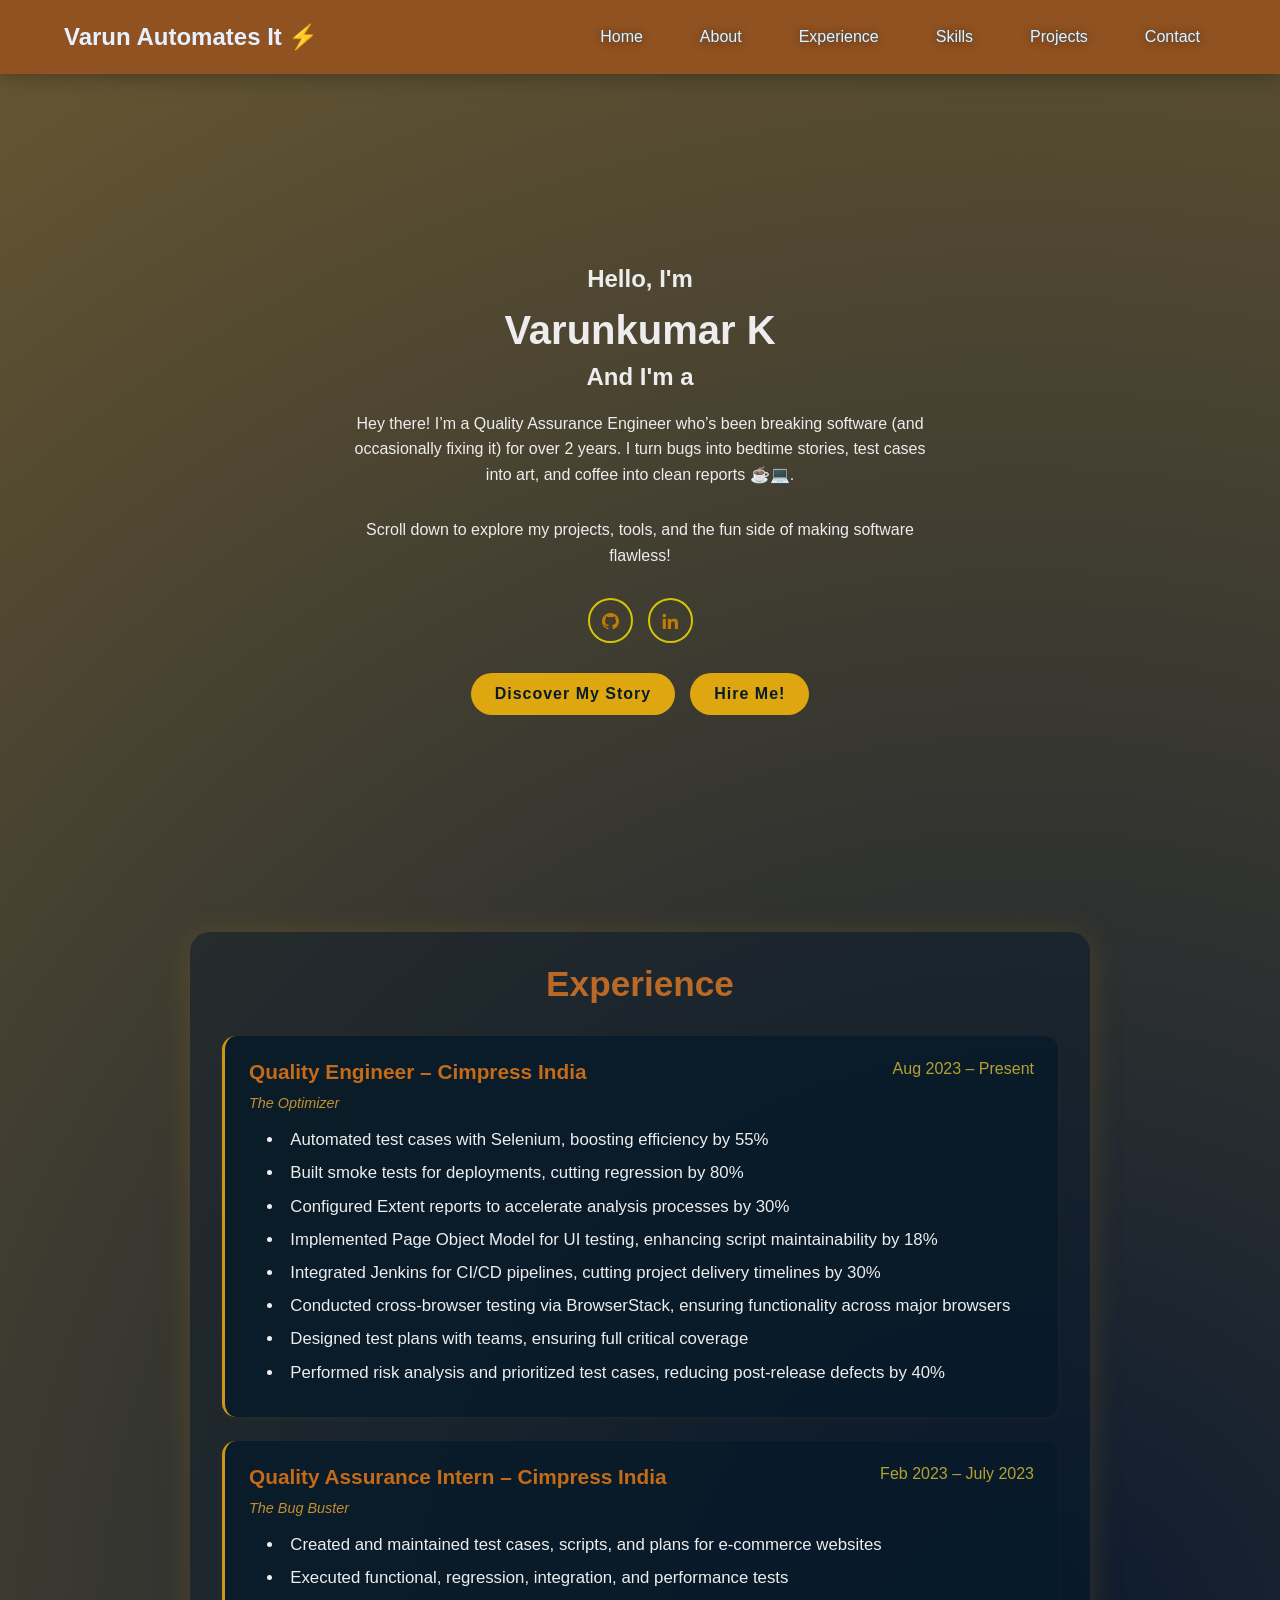
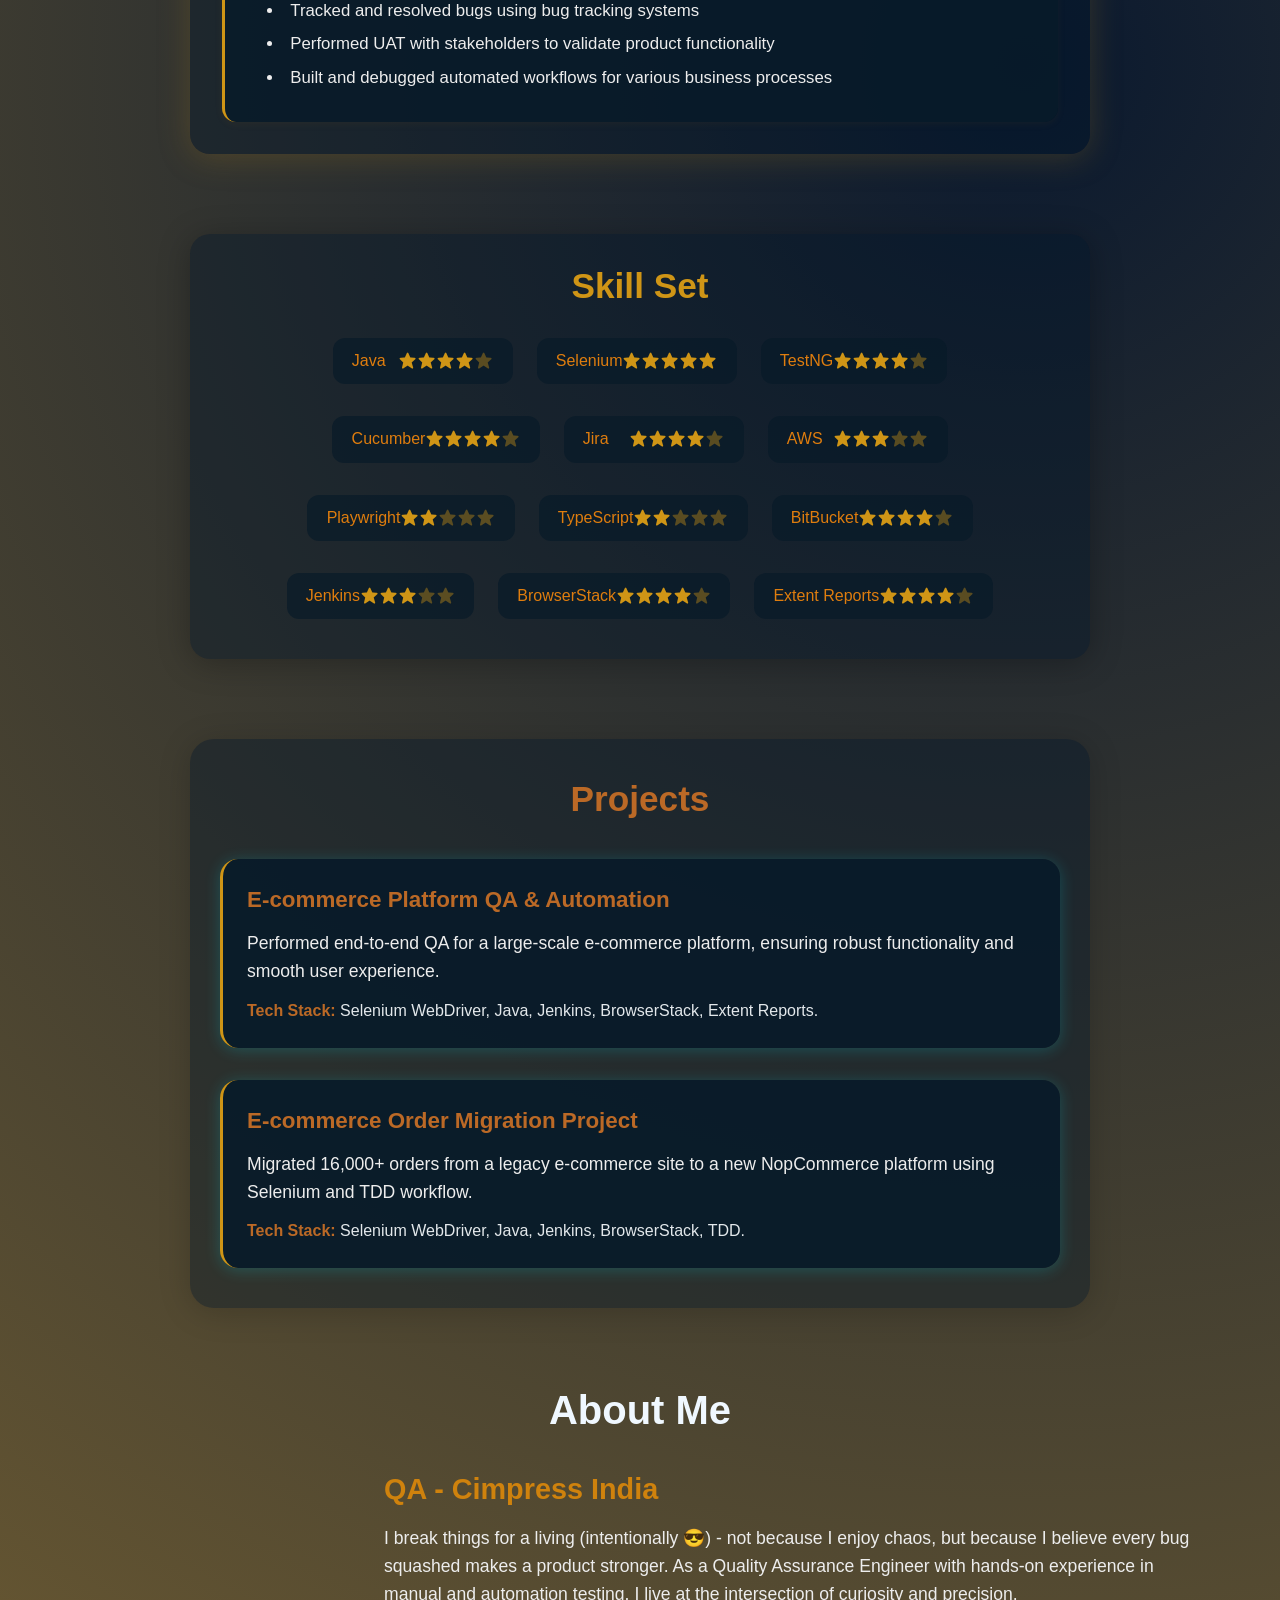
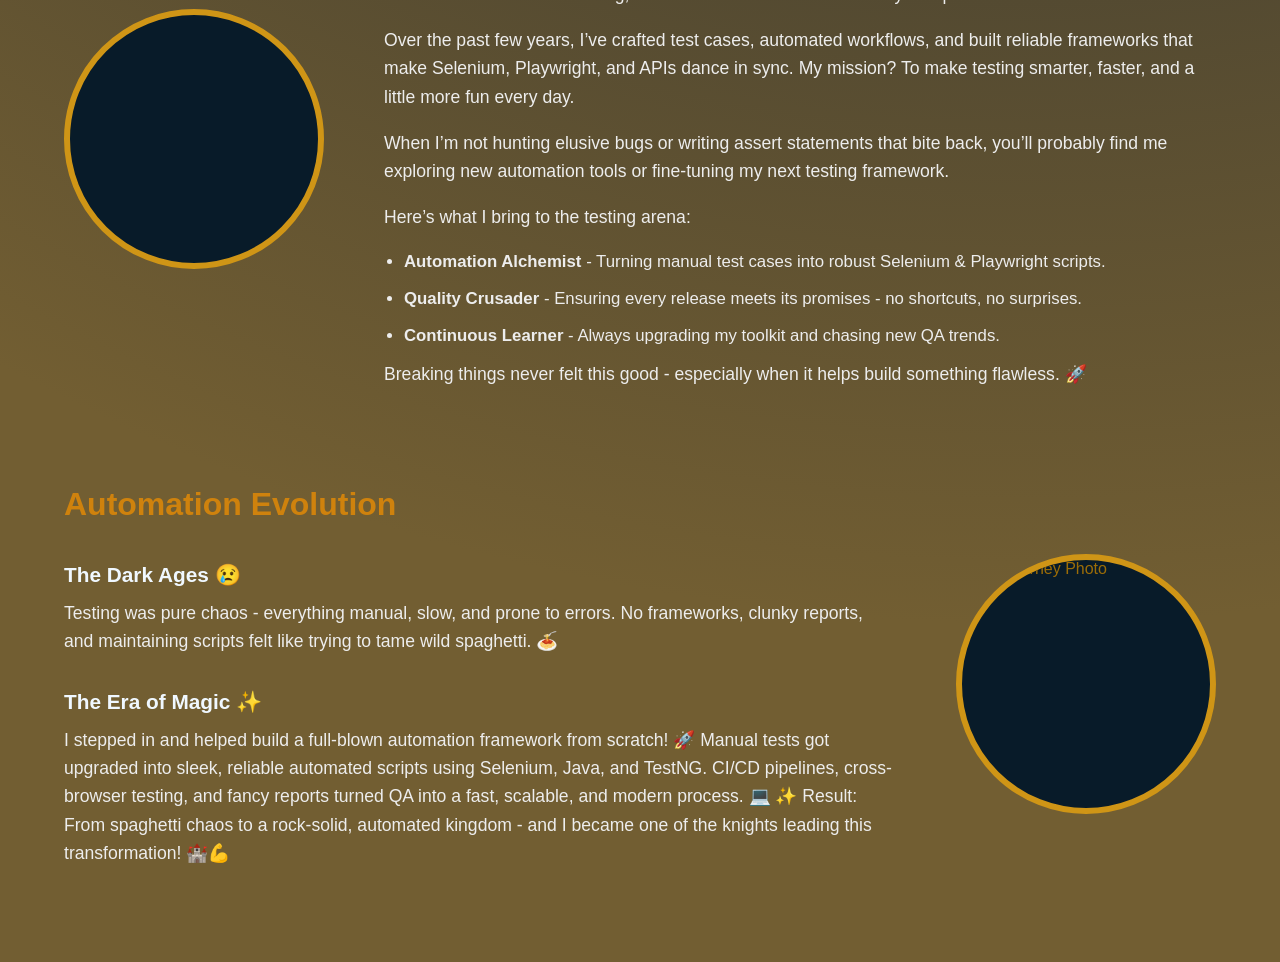
==== commit 93e398e9: "Auto-generated commit" ====
--- a/about/index.html
+++ b/about/index.html
@@ -1,7 +1,7 @@
 <!DOCTYPE html><html lang="en" data-beasties-container><head>
   <meta charset="utf-8">
   <title>Varunkumar K</title>
-  <base href="/Portfolio/">
+  <base href="/Portfolio-main/">
   <meta name="viewport" content="width=device-width, initial-scale=1.0">
   <link rel="icon" type="image/x-icon" href="/angular-portfolio/src/favicon.ico">
   <link rel="apple-touch-icon" sizes="180x180" href="/angular-portfolio/src/apple-touch-icon.png">
@@ -22,7 +22,7 @@
 </style><link rel="stylesheet" href="styles-2BY7KJ5V.css" media="print" onload="this.media='all'"><noscript><link rel="stylesheet" href="styles-2BY7KJ5V.css"></noscript><style ng-app-id="ng">.header[_ngcontent-ng-c1171957873]{position:fixed;top:0;left:0;width:100%;padding:20px 5%;display:flex;justify-content:space-between;align-items:center;z-index:1000;background:#8f5220;-webkit-backdrop-filter:blur(10px);backdrop-filter:blur(10px);box-shadow:0 2px 20px #0000004d}.logo[_ngcontent-ng-c1171957873]{font-size:1.5rem;color:#e6f1ff;text-decoration:none;font-weight:600;z-index:1001}.navbar[_ngcontent-ng-c1171957873]{display:flex;gap:25px}.navbar[_ngcontent-ng-c1171957873]   a[_ngcontent-ng-c1171957873]{font-size:1rem;color:#e6f1ff;text-shadow:0 1px 8px #72250e,0 0px 2px #1c777e;text-decoration:none;font-weight:500;transition:all .3s ease;padding:8px 16px;border-radius:25px;cursor:pointer}.navbar[_ngcontent-ng-c1171957873]   a[_ngcontent-ng-c1171957873]:hover{color:#cc8e1a;background:#00eeff1a;transform:translateY(-2px)}.hamburger[_ngcontent-ng-c1171957873]{display:none;flex-direction:column;cursor:pointer;padding:5px;z-index:1001}.hamburger[_ngcontent-ng-c1171957873]   span[_ngcontent-ng-c1171957873]{width:25px;height:3px;background:#c5940d;margin:3px 0;transition:.3s;border-radius:2px}.mobile-navbar[_ngcontent-ng-c1171957873]{position:fixed;top:0;right:-100%;width:280px;height:100vh;background:#081b29fa;-webkit-backdrop-filter:blur(20px);backdrop-filter:blur(20px);display:flex;flex-direction:column;align-items:center;gap:20px;transition:right .4s ease;z-index:1000;box-shadow:-5px 0 30px #00000080;padding:40px 0;overflow-y:auto}.mobile-navbar[_ngcontent-ng-c1171957873]:before{content:"";flex:1;min-height:0}.mobile-navbar[_ngcontent-ng-c1171957873]:after{content:"";flex:1;min-height:0}.mobile-navbar.active[_ngcontent-ng-c1171957873]{right:0}.mobile-navbar[_ngcontent-ng-c1171957873]   a[_ngcontent-ng-c1171957873]{font-size:1.2rem;color:#a87009;text-decoration:none;font-weight:500;padding:12px 25px;border-radius:30px;transition:all .3s ease;cursor:pointer;text-align:center;width:200px;border:2px solid transparent;flex-shrink:0}.mobile-navbar[_ngcontent-ng-c1171957873]   a[_ngcontent-ng-c1171957873]:hover{color:#081b29;background:#a7710d;transform:translate(-10px);box-shadow:0 5px 15px #0ef6}.menu-backdrop[_ngcontent-ng-c1171957873]{position:fixed;top:0;left:0;width:100%;height:100%;background:#af8434b3;-webkit-backdrop-filter:blur(5px);backdrop-filter:blur(5px);z-index:999;opacity:0;visibility:hidden;transition:all .3s ease}.menu-backdrop.active[_ngcontent-ng-c1171957873]{opacity:1;visibility:visible}.hamburger.active[_ngcontent-ng-c1171957873]   span[_ngcontent-ng-c1171957873]:nth-child(1){transform:rotate(-45deg) translate(-5px,6px)}.hamburger.active[_ngcontent-ng-c1171957873]   span[_ngcontent-ng-c1171957873]:nth-child(2){opacity:0}.hamburger.active[_ngcontent-ng-c1171957873]   span[_ngcontent-ng-c1171957873]:nth-child(3){transform:rotate(45deg) translate(-5px,-6px)}@media (max-width: 768px){.header[_ngcontent-ng-c1171957873]{padding:15px 5%}.navbar[_ngcontent-ng-c1171957873]{display:none}.hamburger[_ngcontent-ng-c1171957873]{display:flex}.logo[_ngcontent-ng-c1171957873]{font-size:1.3rem}}@media (max-width: 480px){.mobile-navbar[_ngcontent-ng-c1171957873]{width:250px}.mobile-navbar[_ngcontent-ng-c1171957873]   a[_ngcontent-ng-c1171957873]{font-size:1.2rem;width:180px;padding:10px 25px}.logo[_ngcontent-ng-c1171957873]{font-size:1.2rem}.hamburger[_ngcontent-ng-c1171957873]   span[_ngcontent-ng-c1171957873]{width:22px}}.mobile-navbar[_ngcontent-ng-c1171957873]   a[_ngcontent-ng-c1171957873]{opacity:0;transform:translate(50px);transition:all .4s ease}.mobile-navbar.active[_ngcontent-ng-c1171957873]   a[_ngcontent-ng-c1171957873]{opacity:1;transform:translate(0)}.mobile-navbar[_ngcontent-ng-c1171957873]   a[_ngcontent-ng-c1171957873]:nth-child(1){transition-delay:.1s}.mobile-navbar[_ngcontent-ng-c1171957873]   a[_ngcontent-ng-c1171957873]:nth-child(2){transition-delay:.15s}.mobile-navbar[_ngcontent-ng-c1171957873]   a[_ngcontent-ng-c1171957873]:nth-child(3){transition-delay:.2s}.mobile-navbar[_ngcontent-ng-c1171957873]   a[_ngcontent-ng-c1171957873]:nth-child(4){transition-delay:.25s}.mobile-navbar[_ngcontent-ng-c1171957873]   a[_ngcontent-ng-c1171957873]:nth-child(5){transition-delay:.3s}.mobile-navbar[_ngcontent-ng-c1171957873]   a[_ngcontent-ng-c1171957873]:nth-child(6){transition-delay:.35s}</style><style ng-app-id="ng">html[_ngcontent-ng-c189618813]{scroll-behavior:smooth}.home[_ngcontent-ng-c189618813]{position:relative;width:100%;height:100vh;display:flex;align-items:center;justify-content:center;padding:80px 5% 0;box-sizing:border-box}.home-content[_ngcontent-ng-c189618813]{max-width:600px;text-align:center}.home-content[_ngcontent-ng-c189618813]   h1[_ngcontent-ng-c189618813]{font-size:2.5rem;font-weight:700;color:#ededed;margin-bottom:10px}.home-content[_ngcontent-ng-c189618813]   h3[_ngcontent-ng-c189618813]{font-size:1.5rem;font-weight:600;color:#ededed;margin-bottom:15px}.home-content[_ngcontent-ng-c189618813]   p[_ngcontent-ng-c189618813]{margin:20px 0 30px;color:#ededed;font-size:1rem;line-height:1.6}.home-sci[_ngcontent-ng-c189618813]{display:flex;justify-content:center;gap:15px;margin:30px 0}.home-sci[_ngcontent-ng-c189618813]   a[_ngcontent-ng-c189618813]{display:inline-flex;justify-content:center;align-items:center;width:45px;height:45px;background:transparent;border:2px solid rgb(211,197,6);border-radius:50%;font-size:20px;color:#be7d04;text-decoration:none;transition:all .3s ease}.home-sci[_ngcontent-ng-c189618813]   a[_ngcontent-ng-c189618813]:hover{background:#b95b02;color:#074935;box-shadow:0 0 20px #c0861a;transform:translateY(-3px)}.home-btn-row[_ngcontent-ng-c189618813]{display:flex;gap:15px;margin-top:20px;justify-content:center;flex-wrap:wrap}.btn-box[_ngcontent-ng-c189618813]{display:inline-block;padding:12px 24px;background:#dfa70f;border-radius:40px;font-size:16px;color:#081b29;letter-spacing:1px;text-decoration:none;font-weight:600;transition:all .3s ease;border:none;cursor:pointer}.btn-box[_ngcontent-ng-c189618813]:hover{box-shadow:0 0 20px #cf9516;transform:translateY(-2px)}.typing[_ngcontent-ng-c189618813]{color:#d69533}@media (max-width: 768px){.home[_ngcontent-ng-c189618813]{padding:100px 20px 0;height:auto;min-height:100vh}.home-content[_ngcontent-ng-c189618813]   h1[_ngcontent-ng-c189618813]{font-size:2rem}.home-content[_ngcontent-ng-c189618813]   h3[_ngcontent-ng-c189618813]{font-size:1.3rem}.home-content[_ngcontent-ng-c189618813]   p[_ngcontent-ng-c189618813]{font-size:.95rem}.home-btn-row[_ngcontent-ng-c189618813]{flex-direction:column;align-items:center}.btn-box[_ngcontent-ng-c189618813]{width:200px;text-align:center}.home-sci[_ngcontent-ng-c189618813]   a[_ngcontent-ng-c189618813]{width:40px;height:40px;font-size:18px}}@media (max-width: 480px){.home-content[_ngcontent-ng-c189618813]   h1[_ngcontent-ng-c189618813]{font-size:1.8rem}.home-content[_ngcontent-ng-c189618813]   h3[_ngcontent-ng-c189618813]{font-size:1.2rem}.home-content[_ngcontent-ng-c189618813]   p[_ngcontent-ng-c189618813]{font-size:.9rem}.btn-box[_ngcontent-ng-c189618813]{padding:10px 20px;font-size:14px}.home-sci[_ngcontent-ng-c189618813]   a[_ngcontent-ng-c189618813]{width:38px;height:38px;font-size:16px}}</style><style ng-app-id="ng">.experience-section[_ngcontent-ng-c659914513]{background:#00142866;border-radius:20px;padding:2rem;margin:2rem 5%;box-shadow:0 4px 32px #a87b1a44;max-width:900px;margin-left:auto;margin-right:auto}.experience-title[_ngcontent-ng-c659914513]{font-size:2.2rem;color:#bb6927;margin-bottom:32px;text-align:center;font-weight:700}.experience-grid[_ngcontent-ng-c659914513]{display:flex;flex-direction:column;gap:1.5rem}.experience-item[_ngcontent-ng-c659914513]{background:#081b29d9;border-radius:14px;padding:1.5rem;box-shadow:0 2px 8px #c4761111;transition:all .3s ease;border-left:3px solid rgb(207,149,22)}.exp-header[_ngcontent-ng-c659914513]{display:flex;justify-content:space-between;align-items:flex-start;margin-bottom:1rem;flex-wrap:wrap;gap:.5rem}.exp-role[_ngcontent-ng-c659914513]{font-weight:600;color:#c46b18;font-size:1.3rem;flex:1}.exp-duration[_ngcontent-ng-c659914513]{color:#b4a133;font-size:1rem;font-weight:500}.exp-tagline[_ngcontent-ng-c659914513]{color:#c28f30;font-size:.9rem;font-style:italic;width:100%;margin-top:.2rem}.exp-stars[_ngcontent-ng-c659914513]{margin-bottom:1rem;text-align:left}.star[_ngcontent-ng-c659914513]{color:#0ef;font-size:1.2rem;margin-right:2px}.exp-details[_ngcontent-ng-c659914513]{margin:0;padding-left:1.1em;font-size:1.05rem;color:#ededed;list-style:disc inside}.exp-details[_ngcontent-ng-c659914513]   li[_ngcontent-ng-c659914513]{margin-bottom:.5rem;line-height:1.5}@media (max-width: 768px){.experience-section[_ngcontent-ng-c659914513]{margin:2rem 3%;padding:1.5rem}.experience-title[_ngcontent-ng-c659914513]{font-size:1.8rem;margin-bottom:24px}.experience-item[_ngcontent-ng-c659914513]{padding:1.2rem}.exp-role[_ngcontent-ng-c659914513]{font-size:1.1rem}.exp-details[_ngcontent-ng-c659914513]{font-size:.95rem}.exp-header[_ngcontent-ng-c659914513]{flex-direction:column;align-items:flex-start;gap:.3rem}}@media (max-width: 480px){.experience-section[_ngcontent-ng-c659914513]{margin:1rem 2%;padding:1rem;border-radius:15px}.experience-title[_ngcontent-ng-c659914513]{font-size:1.6rem}.experience-item[_ngcontent-ng-c659914513]{padding:1rem}.exp-role[_ngcontent-ng-c659914513]{font-size:1rem}.exp-details[_ngcontent-ng-c659914513]{font-size:.9rem;padding-left:1em}.star[_ngcontent-ng-c659914513]{font-size:1rem}}</style><style ng-app-id="ng">.skills-section[_ngcontent-ng-c92097643]{background:#00142866;border-radius:20px;padding:2rem;margin:2rem 10%;box-shadow:0 4px 32px #0004;max-width:900px;margin-left:auto;margin-right:auto;margin-top:80px}.skills-title[_ngcontent-ng-c92097643]{font-size:2.2rem;color:#cf9516;margin-bottom:32px;text-align:center;font-weight:700}.skills-list[_ngcontent-ng-c92097643]{display:flex;flex-wrap:wrap;gap:1.5rem;justify-content:center}.skill[_ngcontent-ng-c92097643]{min-width:180px;display:flex;align-items:center;justify-content:space-between;background:#081b29b3;border-radius:12px;padding:.7rem 1.2rem;margin-bottom:.5rem}.skill-name[_ngcontent-ng-c92097643]{font-weight:500;color:#df7d0e}.stars[_ngcontent-ng-c92097643]   .bx[_ngcontent-ng-c92097643]{color:#cf9516;font-size:1.2rem;opacity:.4}.stars[_ngcontent-ng-c92097643]   .filled[_ngcontent-ng-c92097643]{opacity:1;gap:4px;margin-top:2px}.star[_ngcontent-ng-c92097643]{font-size:1.5rem;color:#222c3a;filter:drop-shadow(0 1px 2px #0ef6);transition:color .2s}.star.filled[_ngcontent-ng-c92097643]{color:#0ef;text-shadow:0 0 8px #0efb,0 2px 8px #0ef2}.star.half[_ngcontent-ng-c92097643]{color:linear-gradient(90deg,#0ef 50%,#222c3a 50%)}@media (max-width: 700px){.skills-section[_ngcontent-ng-c92097643]{padding:18px 4vw;border-radius:10px}.skills-row[_ngcontent-ng-c92097643]{flex-direction:column;gap:18px}}</style><style ng-app-id="ng">.projects-section[_ngcontent-ng-c1478212409]{max-width:900px;margin:80px auto;padding:40px 30px;background:#00142866;border-radius:24px;box-shadow:0 4px 32px #0000002e}.projects-title[_ngcontent-ng-c1478212409]{font-size:2.2rem;color:#bb6926;margin-bottom:40px;text-align:center;font-weight:700}.projects-list[_ngcontent-ng-c1478212409]{display:flex;flex-direction:column;gap:32px}.project-card[_ngcontent-ng-c1478212409]{background:#081b29eb;border-radius:18px;box-shadow:0 2px 16px #0ef3;padding:28px 24px;transition:all .3s ease;border-left:3px solid rgb(207,149,22)}.project-card[_ngcontent-ng-c1478212409]:hover{box-shadow:0 6px 32px #cf9516;background:#081b29fa;transform:translateY(-2px)}.project-title[_ngcontent-ng-c1478212409]{font-size:1.4rem;color:#bb6926;font-weight:600;margin-bottom:16px}.project-desc[_ngcontent-ng-c1478212409]{color:#ededed;font-size:1.1rem;margin-bottom:16px;line-height:1.6}.project-tech[_ngcontent-ng-c1478212409]{color:#e3e8eb;font-size:1rem;margin-top:12px}.project-tech[_ngcontent-ng-c1478212409]   span[_ngcontent-ng-c1478212409]{color:#bb6926;font-weight:600}@media (max-width: 768px){.projects-section[_ngcontent-ng-c1478212409]{margin:60px 20px;padding:30px 20px;border-radius:20px}.projects-title[_ngcontent-ng-c1478212409]{font-size:1.8rem;margin-bottom:30px}.project-card[_ngcontent-ng-c1478212409]{padding:24px 20px}.project-title[_ngcontent-ng-c1478212409]{font-size:1.2rem}.project-desc[_ngcontent-ng-c1478212409]{font-size:1rem}.project-tech[_ngcontent-ng-c1478212409]{font-size:.9rem}}@media (max-width: 480px){.projects-section[_ngcontent-ng-c1478212409]{margin:40px 15px;padding:20px 15px;border-radius:15px}.projects-title[_ngcontent-ng-c1478212409]{font-size:1.6rem;margin-bottom:25px}.project-card[_ngcontent-ng-c1478212409]{padding:20px 16px}.project-title[_ngcontent-ng-c1478212409]{font-size:1.1rem}.project-desc[_ngcontent-ng-c1478212409]{font-size:.95rem}.project-tech[_ngcontent-ng-c1478212409]{font-size:.85rem}.projects-list[_ngcontent-ng-c1478212409]{gap:24px}}</style><style ng-app-id="ng">.about-me[_ngcontent-ng-c3927127805]{width:100%;display:flex;align-items:center;justify-content:center;margin:80px 0 40px;padding:0 5%;box-sizing:border-box}.about-me-vertical[_ngcontent-ng-c3927127805]{display:flex;flex-direction:column;width:100%;max-width:1200px}.about-me-title[_ngcontent-ng-c3927127805]{width:100%;margin-bottom:40px;text-align:center}.about-me-title[_ngcontent-ng-c3927127805]   h3[_ngcontent-ng-c3927127805]{font-size:2.5rem;color:#f0f8ff;font-weight:700;margin:0}.about-me-container[_ngcontent-ng-c3927127805]{display:flex;flex-direction:row;align-items:center;justify-content:center;gap:60px;width:100%}.about-me-img[_ngcontent-ng-c3927127805]{display:flex;justify-content:center;min-width:260px;min-height:260px}.about-me-img[_ngcontent-ng-c3927127805]   img[_ngcontent-ng-c3927127805]{width:260px;height:260px;object-fit:cover;border-radius:50%;border:6px solid rgb(207,149,22);background:#081b29}.about-me-content[_ngcontent-ng-c3927127805]{flex:1;display:flex;flex-direction:column;justify-content:center;align-items:flex-start}.about-me-content[_ngcontent-ng-c3927127805]   h3[_ngcontent-ng-c3927127805]{font-size:1.8rem;font-weight:600;color:#cf820d;margin-bottom:18px}.about-me-content[_ngcontent-ng-c3927127805]   p[_ngcontent-ng-c3927127805]{color:#ededed;margin-bottom:18px;font-size:1.1rem;line-height:1.6}.about-me-content[_ngcontent-ng-c3927127805]   ul[_ngcontent-ng-c3927127805]{color:#ededed;padding-left:20px;font-size:1.05rem;width:100%}.about-me-content[_ngcontent-ng-c3927127805]   ul[_ngcontent-ng-c3927127805]   li[_ngcontent-ng-c3927127805]{margin-bottom:10px;line-height:1.6}.my-journey-section[_ngcontent-ng-c3927127805]{width:100%;display:flex;justify-content:center;align-items:center;margin:80px 0;padding:0 5%;box-sizing:border-box}.my-journey-container[_ngcontent-ng-c3927127805]{display:flex;flex-direction:row;align-items:center;justify-content:center;gap:60px;max-width:1200px;width:100%}.my-journey-content[_ngcontent-ng-c3927127805]{flex:1;display:flex;flex-direction:column;justify-content:center;align-items:flex-start}.my-journey-content[_ngcontent-ng-c3927127805]   h3[_ngcontent-ng-c3927127805]{font-size:2rem;font-weight:700;color:#cf820d;margin-bottom:20px}.my-journey-content[_ngcontent-ng-c3927127805]   h4[_ngcontent-ng-c3927127805]{color:#f0f8ff;margin:20px 0 12px;font-size:1.3rem}.my-journey-content[_ngcontent-ng-c3927127805]   p[_ngcontent-ng-c3927127805]{color:#ededed;font-size:1.1rem;line-height:1.6;margin-bottom:15px}.my-journey-img[_ngcontent-ng-c3927127805]{display:flex;align-items:center;justify-content:center;min-width:260px}.my-journey-img[_ngcontent-ng-c3927127805]   img[_ngcontent-ng-c3927127805]{width:260px;height:260px;object-fit:cover;border-radius:50%;border:6px solid rgb(207,149,22);background:#081b29}@media (max-width: 768px){.about-me[_ngcontent-ng-c3927127805]{margin:60px 0 30px;padding:0 20px}.about-me-title[_ngcontent-ng-c3927127805]   h3[_ngcontent-ng-c3927127805]{font-size:2rem}.about-me-container[_ngcontent-ng-c3927127805]{flex-direction:column;gap:30px;text-align:center}.about-me-content[_ngcontent-ng-c3927127805]{align-items:center;text-align:center}.about-me-content[_ngcontent-ng-c3927127805]   h3[_ngcontent-ng-c3927127805]{font-size:1.5rem}.about-me-content[_ngcontent-ng-c3927127805]   p[_ngcontent-ng-c3927127805]{font-size:1rem}.about-me-img[_ngcontent-ng-c3927127805]   img[_ngcontent-ng-c3927127805]{width:200px;height:200px}.my-journey-section[_ngcontent-ng-c3927127805]{margin:60px 0;padding:0 20px}.my-journey-container[_ngcontent-ng-c3927127805]{flex-direction:column-reverse;gap:30px;text-align:center}.my-journey-content[_ngcontent-ng-c3927127805]{align-items:center;text-align:center}.my-journey-content[_ngcontent-ng-c3927127805]   h3[_ngcontent-ng-c3927127805]{font-size:1.8rem}.my-journey-content[_ngcontent-ng-c3927127805]   h4[_ngcontent-ng-c3927127805]{font-size:1.2rem}.my-journey-content[_ngcontent-ng-c3927127805]   p[_ngcontent-ng-c3927127805]{font-size:1rem}.my-journey-img[_ngcontent-ng-c3927127805]   img[_ngcontent-ng-c3927127805]{width:200px;height:200px}}@media (max-width: 480px){.about-me-img[_ngcontent-ng-c3927127805]   img[_ngcontent-ng-c3927127805], .my-journey-img[_ngcontent-ng-c3927127805]   img[_ngcontent-ng-c3927127805]{width:180px;height:180px}.about-me-title[_ngcontent-ng-c3927127805]   h3[_ngcontent-ng-c3927127805]{font-size:1.8rem}.my-journey-content[_ngcontent-ng-c3927127805]   h3[_ngcontent-ng-c3927127805]{font-size:1.6rem}}</style><style ng-app-id="ng">.contact-backdrop[_ngcontent-ng-c4085684712]{position:fixed;inset:0;background:#00000073;z-index:1000;overflow:hidden}.contact-modal[_ngcontent-ng-c4085684712]{position:fixed;top:50%;left:50%;transform:translate(-50%,-50%);background:#74612d;color:#ededed;border-radius:18px;box-shadow:0 8px 40px #c0780c66;padding:2.2rem 2.5rem 1.5rem;z-index:1001;min-width:340px;max-width:500px;width:420px;animation:_ngcontent-ng-c4085684712_fadeIn .3s;box-sizing:border-box;max-height:90vh;overflow-y:auto}@keyframes _ngcontent-ng-c4085684712_fadeIn{0%{opacity:0;transform:translate(-50%,-60%)}to{opacity:1;transform:translate(-50%,-50%)}}.contact-modal[_ngcontent-ng-c4085684712]   h2[_ngcontent-ng-c4085684712]{color:#c48613;margin-bottom:1.5rem;text-align:center;font-size:1.8rem;position:sticky;top:0;background:#0a1a2a;padding:10px 0;z-index:1}.contact-row[_ngcontent-ng-c4085684712]{display:flex;gap:1.2rem;margin-bottom:1.2rem}.contact-field[_ngcontent-ng-c4085684712]{flex:1;display:flex;flex-direction:column}.contact-field[_ngcontent-ng-c4085684712]   label[_ngcontent-ng-c4085684712]{font-size:1rem;color:#b0eaff;margin-bottom:.5rem;font-weight:500}.contact-field[_ngcontent-ng-c4085684712]   input[_ngcontent-ng-c4085684712], .contact-field[_ngcontent-ng-c4085684712]   textarea[_ngcontent-ng-c4085684712]{background:#102027;color:#ededed;border:1.5px solid rgba(0,238,255,.2);border-radius:7px;padding:.7rem .9rem;font-size:1rem;outline:none;transition:border .2s,box-shadow .2s;font-family:inherit;box-sizing:border-box;width:100%}.contact-field[_ngcontent-ng-c4085684712]   input[_ngcontent-ng-c4085684712]:focus, .contact-field[_ngcontent-ng-c4085684712]   textarea[_ngcontent-ng-c4085684712]:focus{border:1.5px solid #0ef;box-shadow:0 0 8px #0ef6}.contact-field[_ngcontent-ng-c4085684712]   textarea[_ngcontent-ng-c4085684712]{resize:vertical;min-height:120px;max-height:200px}.contact-field-full[_ngcontent-ng-c4085684712]{width:100%}.contact-actions[_ngcontent-ng-c4085684712]{display:flex;justify-content:flex-end;gap:1rem;margin-top:1.5rem;padding-top:.5rem;position:sticky;bottom:0;background:#0a1a2a;padding:15px 0 5px}.contact-actions[_ngcontent-ng-c4085684712]   button[_ngcontent-ng-c4085684712]{background:#9e7d22;color:#081b29;border:none;border-radius:7px;padding:.7rem 1.5rem;font-size:1rem;font-weight:600;cursor:pointer;transition:all .2s;min-width:80px}.contact-actions[_ngcontent-ng-c4085684712]   button[type=button][_ngcontent-ng-c4085684712]{background:transparent;color:#ededed;border:1.5px solid rgba(141,150,15,.4)}.contact-actions[_ngcontent-ng-c4085684712]   button[_ngcontent-ng-c4085684712]:hover:not(:disabled){transform:translateY(-1px);box-shadow:0 4px 12px #bb9b0a66}.contact-actions[_ngcontent-ng-c4085684712]   button[type=button][_ngcontent-ng-c4085684712]:hover:not(:disabled){background:#00eeff1a}.contact-actions[_ngcontent-ng-c4085684712]   button[_ngcontent-ng-c4085684712]:disabled{opacity:.6;cursor:not-allowed;transform:none!important}.contact-success[_ngcontent-ng-c4085684712], .contact-error[_ngcontent-ng-c4085684712]{margin-top:1rem;text-align:center;padding:.8rem;border-radius:5px;position:sticky;bottom:70px;background:#0a1a2a}.contact-success[_ngcontent-ng-c4085684712]{color:#0ef;background:#00eeff1a}.contact-error[_ngcontent-ng-c4085684712]{color:#ff4b4b;background:#ff4b4b1a}.contact-modal[_ngcontent-ng-c4085684712]::-webkit-scrollbar{width:8px}.contact-modal[_ngcontent-ng-c4085684712]::-webkit-scrollbar-track{background:#00eeff1a;border-radius:4px;margin:10px 0}.contact-modal[_ngcontent-ng-c4085684712]::-webkit-scrollbar-thumb{background:#0ef;border-radius:4px}.contact-modal[_ngcontent-ng-c4085684712]::-webkit-scrollbar-thumb:hover{background:#0cf}@media (max-width: 600px){.contact-modal[_ngcontent-ng-c4085684712]{padding:1.5rem 1.2rem 1.2rem;min-width:0;width:95vw;margin:1rem;max-height:85vh}.contact-row[_ngcontent-ng-c4085684712]{flex-direction:column;gap:.8rem;margin-bottom:.8rem}.contact-actions[_ngcontent-ng-c4085684712]{flex-direction:column-reverse;gap:.8rem;position:relative}.contact-actions[_ngcontent-ng-c4085684712]   button[_ngcontent-ng-c4085684712]{width:100%}.contact-field[_ngcontent-ng-c4085684712]   textarea[_ngcontent-ng-c4085684712]{min-height:100px;max-height:150px}.contact-modal[_ngcontent-ng-c4085684712]   h2[_ngcontent-ng-c4085684712]{font-size:1.5rem;position:relative;padding:0}}@media (max-width: 380px){.contact-modal[_ngcontent-ng-c4085684712]{padding:1.2rem 1rem 1rem;max-height:80vh}.contact-field[_ngcontent-ng-c4085684712]   textarea[_ngcontent-ng-c4085684712]{min-height:80px;max-height:120px}}</style></head>
 <body><!--nghm--><script type="text/javascript" id="ng-event-dispatch-contract">(()=>{function p(t,n,r,o,e,i,f,m){return{eventType:t,event:n,targetElement:r,eic:o,timeStamp:e,eia:i,eirp:f,eiack:m}}function u(t){let n=[],r=e=>{n.push(e)};return{c:t,q:n,et:[],etc:[],d:r,h:e=>{r(p(e.type,e,e.target,t,Date.now()))}}}function s(t,n,r){for(let o=0;o<n.length;o++){let e=n[o];(r?t.etc:t.et).push(e),t.c.addEventListener(e,t.h,r)}}function c(t,n,r,o,e=window){let i=u(t);e._ejsas||(e._ejsas={}),e._ejsas[n]=i,s(i,r),s(i,o,!0)}window.__jsaction_bootstrap=c;})();
 </script><script>window.__jsaction_bootstrap(document.body,"ng",["click"],[]);</script>
-  <app-root ng-version="20.3.3" ngh="0" ng-server-context="ssg"><app-navbar _nghost-ng-c1171957873 ngh="0"><header _ngcontent-ng-c1171957873 class="header"><a _ngcontent-ng-c1171957873 href="#" class="logo">Varun Automates It ⚡</a><div _ngcontent-ng-c1171957873 class="hamburger" jsaction="click:;"><span _ngcontent-ng-c1171957873></span><span _ngcontent-ng-c1171957873></span><span _ngcontent-ng-c1171957873></span></div><nav _ngcontent-ng-c1171957873 class="navbar"><a _ngcontent-ng-c1171957873 jsaction="click:;">Home</a><a _ngcontent-ng-c1171957873 jsaction="click:;">About</a><a _ngcontent-ng-c1171957873 jsaction="click:;">Experience</a><a _ngcontent-ng-c1171957873 jsaction="click:;">Skills</a><a _ngcontent-ng-c1171957873 jsaction="click:;">Projects</a><a _ngcontent-ng-c1171957873 jsaction="click:;">Contact</a></nav><nav _ngcontent-ng-c1171957873 class="mobile-navbar"><a _ngcontent-ng-c1171957873 jsaction="click:;">Home</a><a _ngcontent-ng-c1171957873 jsaction="click:;">About</a><a _ngcontent-ng-c1171957873 jsaction="click:;">Experience</a><a _ngcontent-ng-c1171957873 jsaction="click:;">Skills</a><a _ngcontent-ng-c1171957873 jsaction="click:;">Projects</a><a _ngcontent-ng-c1171957873 jsaction="click:;">Contact</a></nav><div _ngcontent-ng-c1171957873 class="menu-backdrop" jsaction="click:;"></div></header></app-navbar><app-homepage _nghost-ng-c189618813 ngh="0"><section _ngcontent-ng-c189618813 class="home"><div _ngcontent-ng-c189618813 class="home-content"><h3 _ngcontent-ng-c189618813>Hello, I'm</h3><h1 _ngcontent-ng-c189618813>Varunkumar K</h1><h3 _ngcontent-ng-c189618813>And I'm a <span _ngcontent-ng-c189618813 class="typing text"><!--ngetn--></span></h3><p _ngcontent-ng-c189618813>Hey there! I’m a Quality Assurance Engineer who’s been breaking software (and occasionally fixing it) for over 2 years. I turn bugs into bedtime stories, test cases into art, and coffee into clean reports ☕💻.</p><p _ngcontent-ng-c189618813>Scroll down to explore my projects, tools, and the fun side of making software flawless!</p><div _ngcontent-ng-c189618813 class="home-sci"><a _ngcontent-ng-c189618813 href="https://github.com/VarunkumarK-Careers"><i _ngcontent-ng-c189618813 class="bx bxl-github"></i></a><a _ngcontent-ng-c189618813 href="https://www.linkedin.com/in/varunkumar-k-0819b7214/"><i _ngcontent-ng-c189618813 class="bx bxl-linkedin"></i></a></div><div _ngcontent-ng-c189618813 class="home-btn-row"><a _ngcontent-ng-c189618813 routerlink="/" fragment="about" class="btn-box" href="/Portfolio/#about" jsaction="click:;">Discover My Story</a><a _ngcontent-ng-c189618813 href="assets/Varunkumar_K_Quality_Engineer_Resume.pdf" download class="btn-box">Hire Me!</a></div></div></section></app-homepage><app-experience _nghost-ng-c659914513 ngh="1"><section _ngcontent-ng-c659914513 id="experience" class="experience-section"><h2 _ngcontent-ng-c659914513 class="experience-title">Experience</h2><div _ngcontent-ng-c659914513 class="experience-grid"><div _ngcontent-ng-c659914513 class="experience-item"><div _ngcontent-ng-c659914513 class="exp-header"><div _ngcontent-ng-c659914513 class="exp-role">Quality Engineer – Cimpress India</div><div _ngcontent-ng-c659914513 class="exp-duration">Aug 2023 – Present</div><div _ngcontent-ng-c659914513 class="exp-tagline">The Optimizer</div></div><ul _ngcontent-ng-c659914513 class="exp-details"><li _ngcontent-ng-c659914513>Automated test cases with Selenium, boosting efficiency by 55%</li><li _ngcontent-ng-c659914513>Built smoke tests for deployments, cutting regression by 80%</li><li _ngcontent-ng-c659914513>Configured Extent reports to accelerate analysis processes by 30%</li><li _ngcontent-ng-c659914513>Implemented Page Object Model for UI testing, enhancing script maintainability by 18%</li><li _ngcontent-ng-c659914513>Integrated Jenkins for CI/CD pipelines, cutting project delivery timelines by 30%</li><li _ngcontent-ng-c659914513>Conducted cross-browser testing via BrowserStack, ensuring functionality across major browsers</li><li _ngcontent-ng-c659914513>Designed test plans with teams, ensuring full critical coverage</li><li _ngcontent-ng-c659914513>Performed risk analysis and prioritized test cases, reducing post-release defects by 40%</li><!----></ul></div><div _ngcontent-ng-c659914513 class="experience-item"><div _ngcontent-ng-c659914513 class="exp-header"><div _ngcontent-ng-c659914513 class="exp-role">Quality Assurance Intern – Cimpress India</div><div _ngcontent-ng-c659914513 class="exp-duration">Feb 2023 – July 2023</div><div _ngcontent-ng-c659914513 class="exp-tagline">The Bug Buster</div></div><ul _ngcontent-ng-c659914513 class="exp-details"><li _ngcontent-ng-c659914513>Created and maintained test cases, scripts, and plans for e-commerce websites</li><li _ngcontent-ng-c659914513>Executed functional, regression, integration, and performance tests</li><li _ngcontent-ng-c659914513>Tracked and resolved bugs using bug tracking systems</li><li _ngcontent-ng-c659914513>Performed UAT with stakeholders to validate product functionality</li><li _ngcontent-ng-c659914513>Built and debugged automated workflows for various business processes</li><!----></ul></div><!----></div></section></app-experience><app-skills _nghost-ng-c92097643 ngh="2"><section _ngcontent-ng-c92097643 id="skills" class="skills-section"><h2 _ngcontent-ng-c92097643 class="skills-title">Skill Set</h2><div _ngcontent-ng-c92097643 class="skills-list"><div _ngcontent-ng-c92097643 class="skill"><span _ngcontent-ng-c92097643 class="skill-name">Java</span><span _ngcontent-ng-c92097643 class="stars"><i _ngcontent-ng-c92097643 class="bx bxs-star filled"></i><!----><i _ngcontent-ng-c92097643 class="bx bxs-star filled"></i><!----><i _ngcontent-ng-c92097643 class="bx bxs-star filled"></i><!----><i _ngcontent-ng-c92097643 class="bx bxs-star filled"></i><!----><i _ngcontent-ng-c92097643 class="bx bxs-star"></i><!----><!----></span></div><div _ngcontent-ng-c92097643 class="skill"><span _ngcontent-ng-c92097643 class="skill-name">Selenium</span><span _ngcontent-ng-c92097643 class="stars"><i _ngcontent-ng-c92097643 class="bx bxs-star filled"></i><!----><i _ngcontent-ng-c92097643 class="bx bxs-star filled"></i><!----><i _ngcontent-ng-c92097643 class="bx bxs-star filled"></i><!----><i _ngcontent-ng-c92097643 class="bx bxs-star filled"></i><!----><i _ngcontent-ng-c92097643 class="bx bxs-star filled"></i><!----><!----></span></div><div _ngcontent-ng-c92097643 class="skill"><span _ngcontent-ng-c92097643 class="skill-name">TestNG</span><span _ngcontent-ng-c92097643 class="stars"><i _ngcontent-ng-c92097643 class="bx bxs-star filled"></i><!----><i _ngcontent-ng-c92097643 class="bx bxs-star filled"></i><!----><i _ngcontent-ng-c92097643 class="bx bxs-star filled"></i><!----><i _ngcontent-ng-c92097643 class="bx bxs-star filled"></i><!----><i _ngcontent-ng-c92097643 class="bx bxs-star"></i><!----><!----></span></div><div _ngcontent-ng-c92097643 class="skill"><span _ngcontent-ng-c92097643 class="skill-name">Cucumber</span><span _ngcontent-ng-c92097643 class="stars"><i _ngcontent-ng-c92097643 class="bx bxs-star filled"></i><!----><i _ngcontent-ng-c92097643 class="bx bxs-star filled"></i><!----><i _ngcontent-ng-c92097643 class="bx bxs-star filled"></i><!----><i _ngcontent-ng-c92097643 class="bx bxs-star filled"></i><!----><i _ngcontent-ng-c92097643 class="bx bxs-star"></i><!----><!----></span></div><div _ngcontent-ng-c92097643 class="skill"><span _ngcontent-ng-c92097643 class="skill-name">Jira</span><span _ngcontent-ng-c92097643 class="stars"><i _ngcontent-ng-c92097643 class="bx bxs-star filled"></i><!----><i _ngcontent-ng-c92097643 class="bx bxs-star filled"></i><!----><i _ngcontent-ng-c92097643 class="bx bxs-star filled"></i><!----><i _ngcontent-ng-c92097643 class="bx bxs-star filled"></i><!----><i _ngcontent-ng-c92097643 class="bx bxs-star"></i><!----><!----></span></div><div _ngcontent-ng-c92097643 class="skill"><span _ngcontent-ng-c92097643 class="skill-name">AWS</span><span _ngcontent-ng-c92097643 class="stars"><i _ngcontent-ng-c92097643 class="bx bxs-star filled"></i><!----><i _ngcontent-ng-c92097643 class="bx bxs-star filled"></i><!----><i _ngcontent-ng-c92097643 class="bx bxs-star filled"></i><!----><i _ngcontent-ng-c92097643 class="bx bxs-star"></i><!----><i _ngcontent-ng-c92097643 class="bx bxs-star"></i><!----><!----></span></div><div _ngcontent-ng-c92097643 class="skill"><span _ngcontent-ng-c92097643 class="skill-name">Playwright</span><span _ngcontent-ng-c92097643 class="stars"><i _ngcontent-ng-c92097643 class="bx bxs-star filled"></i><!----><i _ngcontent-ng-c92097643 class="bx bxs-star filled"></i><!----><i _ngcontent-ng-c92097643 class="bx bxs-star filled"></i><!----><i _ngcontent-ng-c92097643 class="bx bxs-star filled"></i><!----><i _ngcontent-ng-c92097643 class="bx bxs-star"></i><!----><!----></span></div><div _ngcontent-ng-c92097643 class="skill"><span _ngcontent-ng-c92097643 class="skill-name">TypeScript</span><span _ngcontent-ng-c92097643 class="stars"><i _ngcontent-ng-c92097643 class="bx bxs-star filled"></i><!----><i _ngcontent-ng-c92097643 class="bx bxs-star filled"></i><!----><i _ngcontent-ng-c92097643 class="bx bxs-star filled"></i><!----><i _ngcontent-ng-c92097643 class="bx bxs-star"></i><!----><i _ngcontent-ng-c92097643 class="bx bxs-star"></i><!----><!----></span></div><div _ngcontent-ng-c92097643 class="skill"><span _ngcontent-ng-c92097643 class="skill-name">BitBucket</span><span _ngcontent-ng-c92097643 class="stars"><i _ngcontent-ng-c92097643 class="bx bxs-star filled"></i><!----><i _ngcontent-ng-c92097643 class="bx bxs-star filled"></i><!----><i _ngcontent-ng-c92097643 class="bx bxs-star filled"></i><!----><i _ngcontent-ng-c92097643 class="bx bxs-star filled"></i><!----><i _ngcontent-ng-c92097643 class="bx bxs-star"></i><!----><!----></span></div><div _ngcontent-ng-c92097643 class="skill"><span _ngcontent-ng-c92097643 class="skill-name">Jenkins</span><span _ngcontent-ng-c92097643 class="stars"><i _ngcontent-ng-c92097643 class="bx bxs-star filled"></i><!----><i _ngcontent-ng-c92097643 class="bx bxs-star filled"></i><!----><i _ngcontent-ng-c92097643 class="bx bxs-star filled"></i><!----><i _ngcontent-ng-c92097643 class="bx bxs-star"></i><!----><i _ngcontent-ng-c92097643 class="bx bxs-star"></i><!----><!----></span></div><div _ngcontent-ng-c92097643 class="skill"><span _ngcontent-ng-c92097643 class="skill-name">BrowserStack</span><span _ngcontent-ng-c92097643 class="stars"><i _ngcontent-ng-c92097643 class="bx bxs-star filled"></i><!----><i _ngcontent-ng-c92097643 class="bx bxs-star filled"></i><!----><i _ngcontent-ng-c92097643 class="bx bxs-star filled"></i><!----><i _ngcontent-ng-c92097643 class="bx bxs-star filled"></i><!----><i _ngcontent-ng-c92097643 class="bx bxs-star"></i><!----><!----></span></div><div _ngcontent-ng-c92097643 class="skill"><span _ngcontent-ng-c92097643 class="skill-name">Extent Reports</span><span _ngcontent-ng-c92097643 class="stars"><i _ngcontent-ng-c92097643 class="bx bxs-star filled"></i><!----><i _ngcontent-ng-c92097643 class="bx bxs-star filled"></i><!----><i _ngcontent-ng-c92097643 class="bx bxs-star filled"></i><!----><i _ngcontent-ng-c92097643 class="bx bxs-star filled"></i><!----><i _ngcontent-ng-c92097643 class="bx bxs-star"></i><!----><!----></span></div><!----></div></section></app-skills><app-projects _nghost-ng-c1478212409 ngh="3"><section _ngcontent-ng-c1478212409 id="projects" class="projects-section"><h2 _ngcontent-ng-c1478212409 class="projects-title">Projects</h2><div _ngcontent-ng-c1478212409 class="projects-list"><div _ngcontent-ng-c1478212409 class="project-card"><h3 _ngcontent-ng-c1478212409 class="project-title">E-commerce Platform QA &amp; Automation</h3><p _ngcontent-ng-c1478212409 class="project-desc">Performed end-to-end QA for a large-scale e-commerce platform, ensuring robust functionality and smooth user experience.</p><div _ngcontent-ng-c1478212409 class="project-tech"><span _ngcontent-ng-c1478212409>Tech Stack:</span> Selenium WebDriver, Java, Jenkins, BrowserStack, Extent Reports.</div></div><div _ngcontent-ng-c1478212409 class="project-card"><h3 _ngcontent-ng-c1478212409 class="project-title">E-commerce Order Migration Project</h3><p _ngcontent-ng-c1478212409 class="project-desc">Migrated 16,000+ orders from a legacy e-commerce site to a new NopCommerce platform using Selenium and TDD workflow.</p><div _ngcontent-ng-c1478212409 class="project-tech"><span _ngcontent-ng-c1478212409>Tech Stack:</span> Selenium WebDriver, Java, Jenkins, BrowserStack, TDD.</div></div><!----></div></section></app-projects><app-about-me _nghost-ng-c3927127805 ngh="0"><section _ngcontent-ng-c3927127805 id="about" class="about-me"><div _ngcontent-ng-c3927127805 class="about-me-vertical"><div _ngcontent-ng-c3927127805 class="about-me-title"><h3 _ngcontent-ng-c3927127805>About Me</h3></div><div _ngcontent-ng-c3927127805 class="about-me-container"><div _ngcontent-ng-c3927127805 class="about-me-img"><img _ngcontent-ng-c3927127805 src="assets/Varun2.jpg" alt="Profile"></div><div _ngcontent-ng-c3927127805 class="about-me-content"><h3 _ngcontent-ng-c3927127805>QA - Cimpress India</h3><p _ngcontent-ng-c3927127805>I break things for a living (intentionally 😎) - not because I enjoy chaos, but because I believe every bug squashed makes a product stronger. As a Quality Assurance Engineer with hands-on experience in manual and automation testing, I live at the intersection of curiosity and precision.</p><p _ngcontent-ng-c3927127805>Over the past few years, I’ve crafted test cases, automated workflows, and built reliable frameworks that make Selenium, Playwright, and APIs dance in sync. My mission? To make testing smarter, faster, and a little more fun every day.</p><p _ngcontent-ng-c3927127805>When I’m not hunting elusive bugs or writing assert statements that bite back, you’ll probably find me exploring new automation tools or fine-tuning my next testing framework.</p><p _ngcontent-ng-c3927127805>Here’s what I bring to the testing arena:</p><ul _ngcontent-ng-c3927127805><li _ngcontent-ng-c3927127805><strong _ngcontent-ng-c3927127805>Automation Alchemist</strong> - Turning manual test cases into robust Selenium &amp; Playwright scripts.</li><li _ngcontent-ng-c3927127805><strong _ngcontent-ng-c3927127805>Quality Crusader</strong> - Ensuring every release meets its promises - no shortcuts, no surprises.</li><li _ngcontent-ng-c3927127805><strong _ngcontent-ng-c3927127805>Continuous Learner</strong> - Always upgrading my toolkit and chasing new QA trends.</li></ul><p _ngcontent-ng-c3927127805>Breaking things never felt this good - especially when it helps build something flawless. 🚀</p></div></div></div></section><section _ngcontent-ng-c3927127805 class="my-journey-section"><div _ngcontent-ng-c3927127805 class="my-journey-container"><div _ngcontent-ng-c3927127805 class="my-journey-content"><h3 _ngcontent-ng-c3927127805>Automation Evolution</h3><h4 _ngcontent-ng-c3927127805>The Dark Ages 😢</h4><p _ngcontent-ng-c3927127805> Testing was pure chaos - everything manual, slow, and prone to errors. No frameworks, clunky reports, and maintaining scripts felt like trying to tame wild spaghetti. 🍝</p><h4 _ngcontent-ng-c3927127805>The Era of Magic ✨</h4><p _ngcontent-ng-c3927127805>I stepped in and helped build a full-blown automation framework from scratch! 🚀 Manual tests got upgraded into sleek, reliable automated scripts using Selenium, Java, and TestNG. CI/CD pipelines, cross-browser testing, and fancy reports turned QA into a fast, scalable, and modern process. 💻 ✨ Result: From spaghetti chaos to a rock-solid, automated kingdom - and I became one of the knights leading this transformation! 🏰💪</p></div><div _ngcontent-ng-c3927127805 class="my-journey-img"><img _ngcontent-ng-c3927127805 src="assets/Varun.jpg" alt="My Journey Photo"></div></div></section></app-about-me><app-contact _nghost-ng-c4085684712 ngh="4"><!----><!----></app-contact></app-root>
-<script src="main-DRJCDPAJ.js" type="module"></script>
+  <app-root ng-version="20.3.3" ngh="0" ng-server-context="ssg"><app-navbar _nghost-ng-c1171957873 ngh="0"><header _ngcontent-ng-c1171957873 class="header"><a _ngcontent-ng-c1171957873 href="#" class="logo">Varun Automates It ⚡</a><div _ngcontent-ng-c1171957873 class="hamburger" jsaction="click:;"><span _ngcontent-ng-c1171957873></span><span _ngcontent-ng-c1171957873></span><span _ngcontent-ng-c1171957873></span></div><nav _ngcontent-ng-c1171957873 class="navbar"><a _ngcontent-ng-c1171957873 jsaction="click:;">Home</a><a _ngcontent-ng-c1171957873 jsaction="click:;">About</a><a _ngcontent-ng-c1171957873 jsaction="click:;">Experience</a><a _ngcontent-ng-c1171957873 jsaction="click:;">Skills</a><a _ngcontent-ng-c1171957873 jsaction="click:;">Projects</a><a _ngcontent-ng-c1171957873 jsaction="click:;">Contact</a></nav><nav _ngcontent-ng-c1171957873 class="mobile-navbar"><a _ngcontent-ng-c1171957873 jsaction="click:;">Home</a><a _ngcontent-ng-c1171957873 jsaction="click:;">About</a><a _ngcontent-ng-c1171957873 jsaction="click:;">Experience</a><a _ngcontent-ng-c1171957873 jsaction="click:;">Skills</a><a _ngcontent-ng-c1171957873 jsaction="click:;">Projects</a><a _ngcontent-ng-c1171957873 jsaction="click:;">Contact</a></nav><div _ngcontent-ng-c1171957873 class="menu-backdrop" jsaction="click:;"></div></header></app-navbar><app-homepage _nghost-ng-c189618813 ngh="0"><section _ngcontent-ng-c189618813 class="home"><div _ngcontent-ng-c189618813 class="home-content"><h3 _ngcontent-ng-c189618813>Hello, I'm</h3><h1 _ngcontent-ng-c189618813>Varunkumar K</h1><h3 _ngcontent-ng-c189618813>And I'm a <span _ngcontent-ng-c189618813 class="typing text"><!--ngetn--></span></h3><p _ngcontent-ng-c189618813>Hey there! I’m a Quality Assurance Engineer who’s been breaking software (and occasionally fixing it) for over 2 years. I turn bugs into bedtime stories, test cases into art, and coffee into clean reports ☕💻.</p><p _ngcontent-ng-c189618813>Scroll down to explore my projects, tools, and the fun side of making software flawless!</p><div _ngcontent-ng-c189618813 class="home-sci"><a _ngcontent-ng-c189618813 href="https://github.com/VarunkumarK-Careers"><i _ngcontent-ng-c189618813 class="bx bxl-github"></i></a><a _ngcontent-ng-c189618813 href="https://www.linkedin.com/in/varunkumar-k-0819b7214/"><i _ngcontent-ng-c189618813 class="bx bxl-linkedin"></i></a></div><div _ngcontent-ng-c189618813 class="home-btn-row"><a _ngcontent-ng-c189618813 routerlink="/" fragment="about" class="btn-box" href="/Portfolio-main/#about" jsaction="click:;">Discover My Story</a><a _ngcontent-ng-c189618813 href="assets/Varunkumar_K_Quality_Engineer_Resume.pdf" download class="btn-box">Hire Me!</a></div></div></section></app-homepage><app-experience _nghost-ng-c659914513 ngh="1"><section _ngcontent-ng-c659914513 id="experience" class="experience-section"><h2 _ngcontent-ng-c659914513 class="experience-title">Experience</h2><div _ngcontent-ng-c659914513 class="experience-grid"><div _ngcontent-ng-c659914513 class="experience-item"><div _ngcontent-ng-c659914513 class="exp-header"><div _ngcontent-ng-c659914513 class="exp-role">Quality Engineer – Cimpress India</div><div _ngcontent-ng-c659914513 class="exp-duration">Aug 2023 – Present</div><div _ngcontent-ng-c659914513 class="exp-tagline">The Optimizer</div></div><ul _ngcontent-ng-c659914513 class="exp-details"><li _ngcontent-ng-c659914513>Automated test cases with Selenium, boosting efficiency by 55%</li><li _ngcontent-ng-c659914513>Built smoke tests for deployments, cutting regression by 80%</li><li _ngcontent-ng-c659914513>Configured Extent reports to accelerate analysis processes by 30%</li><li _ngcontent-ng-c659914513>Implemented Page Object Model for UI testing, enhancing script maintainability by 18%</li><li _ngcontent-ng-c659914513>Integrated Jenkins for CI/CD pipelines, cutting project delivery timelines by 30%</li><li _ngcontent-ng-c659914513>Conducted cross-browser testing via BrowserStack, ensuring functionality across major browsers</li><li _ngcontent-ng-c659914513>Designed test plans with teams, ensuring full critical coverage</li><li _ngcontent-ng-c659914513>Performed risk analysis and prioritized test cases, reducing post-release defects by 40%</li><!----></ul></div><div _ngcontent-ng-c659914513 class="experience-item"><div _ngcontent-ng-c659914513 class="exp-header"><div _ngcontent-ng-c659914513 class="exp-role">Quality Assurance Intern – Cimpress India</div><div _ngcontent-ng-c659914513 class="exp-duration">Feb 2023 – July 2023</div><div _ngcontent-ng-c659914513 class="exp-tagline">The Bug Buster</div></div><ul _ngcontent-ng-c659914513 class="exp-details"><li _ngcontent-ng-c659914513>Created and maintained test cases, scripts, and plans for e-commerce websites</li><li _ngcontent-ng-c659914513>Executed functional, regression, integration, and performance tests</li><li _ngcontent-ng-c659914513>Tracked and resolved bugs using bug tracking systems</li><li _ngcontent-ng-c659914513>Performed UAT with stakeholders to validate product functionality</li><li _ngcontent-ng-c659914513>Built and debugged automated workflows for various business processes</li><!----></ul></div><!----></div></section></app-experience><app-skills _nghost-ng-c92097643 ngh="2"><section _ngcontent-ng-c92097643 id="skills" class="skills-section"><h2 _ngcontent-ng-c92097643 class="skills-title">Skill Set</h2><div _ngcontent-ng-c92097643 class="skills-list"><div _ngcontent-ng-c92097643 class="skill"><span _ngcontent-ng-c92097643 class="skill-name">Java</span><span _ngcontent-ng-c92097643 class="stars"><i _ngcontent-ng-c92097643 class="bx bxs-star filled"></i><!----><i _ngcontent-ng-c92097643 class="bx bxs-star filled"></i><!----><i _ngcontent-ng-c92097643 class="bx bxs-star filled"></i><!----><i _ngcontent-ng-c92097643 class="bx bxs-star filled"></i><!----><i _ngcontent-ng-c92097643 class="bx bxs-star"></i><!----><!----></span></div><div _ngcontent-ng-c92097643 class="skill"><span _ngcontent-ng-c92097643 class="skill-name">Selenium</span><span _ngcontent-ng-c92097643 class="stars"><i _ngcontent-ng-c92097643 class="bx bxs-star filled"></i><!----><i _ngcontent-ng-c92097643 class="bx bxs-star filled"></i><!----><i _ngcontent-ng-c92097643 class="bx bxs-star filled"></i><!----><i _ngcontent-ng-c92097643 class="bx bxs-star filled"></i><!----><i _ngcontent-ng-c92097643 class="bx bxs-star filled"></i><!----><!----></span></div><div _ngcontent-ng-c92097643 class="skill"><span _ngcontent-ng-c92097643 class="skill-name">TestNG</span><span _ngcontent-ng-c92097643 class="stars"><i _ngcontent-ng-c92097643 class="bx bxs-star filled"></i><!----><i _ngcontent-ng-c92097643 class="bx bxs-star filled"></i><!----><i _ngcontent-ng-c92097643 class="bx bxs-star filled"></i><!----><i _ngcontent-ng-c92097643 class="bx bxs-star filled"></i><!----><i _ngcontent-ng-c92097643 class="bx bxs-star"></i><!----><!----></span></div><div _ngcontent-ng-c92097643 class="skill"><span _ngcontent-ng-c92097643 class="skill-name">Cucumber</span><span _ngcontent-ng-c92097643 class="stars"><i _ngcontent-ng-c92097643 class="bx bxs-star filled"></i><!----><i _ngcontent-ng-c92097643 class="bx bxs-star filled"></i><!----><i _ngcontent-ng-c92097643 class="bx bxs-star filled"></i><!----><i _ngcontent-ng-c92097643 class="bx bxs-star filled"></i><!----><i _ngcontent-ng-c92097643 class="bx bxs-star"></i><!----><!----></span></div><div _ngcontent-ng-c92097643 class="skill"><span _ngcontent-ng-c92097643 class="skill-name">Jira</span><span _ngcontent-ng-c92097643 class="stars"><i _ngcontent-ng-c92097643 class="bx bxs-star filled"></i><!----><i _ngcontent-ng-c92097643 class="bx bxs-star filled"></i><!----><i _ngcontent-ng-c92097643 class="bx bxs-star filled"></i><!----><i _ngcontent-ng-c92097643 class="bx bxs-star filled"></i><!----><i _ngcontent-ng-c92097643 class="bx bxs-star"></i><!----><!----></span></div><div _ngcontent-ng-c92097643 class="skill"><span _ngcontent-ng-c92097643 class="skill-name">AWS</span><span _ngcontent-ng-c92097643 class="stars"><i _ngcontent-ng-c92097643 class="bx bxs-star filled"></i><!----><i _ngcontent-ng-c92097643 class="bx bxs-star filled"></i><!----><i _ngcontent-ng-c92097643 class="bx bxs-star filled"></i><!----><i _ngcontent-ng-c92097643 class="bx bxs-star"></i><!----><i _ngcontent-ng-c92097643 class="bx bxs-star"></i><!----><!----></span></div><div _ngcontent-ng-c92097643 class="skill"><span _ngcontent-ng-c92097643 class="skill-name">Playwright</span><span _ngcontent-ng-c92097643 class="stars"><i _ngcontent-ng-c92097643 class="bx bxs-star filled"></i><!----><i _ngcontent-ng-c92097643 class="bx bxs-star filled"></i><!----><i _ngcontent-ng-c92097643 class="bx bxs-star"></i><!----><i _ngcontent-ng-c92097643 class="bx bxs-star"></i><!----><i _ngcontent-ng-c92097643 class="bx bxs-star"></i><!----><!----></span></div><div _ngcontent-ng-c92097643 class="skill"><span _ngcontent-ng-c92097643 class="skill-name">TypeScript</span><span _ngcontent-ng-c92097643 class="stars"><i _ngcontent-ng-c92097643 class="bx bxs-star filled"></i><!----><i _ngcontent-ng-c92097643 class="bx bxs-star filled"></i><!----><i _ngcontent-ng-c92097643 class="bx bxs-star"></i><!----><i _ngcontent-ng-c92097643 class="bx bxs-star"></i><!----><i _ngcontent-ng-c92097643 class="bx bxs-star"></i><!----><!----></span></div><div _ngcontent-ng-c92097643 class="skill"><span _ngcontent-ng-c92097643 class="skill-name">BitBucket</span><span _ngcontent-ng-c92097643 class="stars"><i _ngcontent-ng-c92097643 class="bx bxs-star filled"></i><!----><i _ngcontent-ng-c92097643 class="bx bxs-star filled"></i><!----><i _ngcontent-ng-c92097643 class="bx bxs-star filled"></i><!----><i _ngcontent-ng-c92097643 class="bx bxs-star filled"></i><!----><i _ngcontent-ng-c92097643 class="bx bxs-star"></i><!----><!----></span></div><div _ngcontent-ng-c92097643 class="skill"><span _ngcontent-ng-c92097643 class="skill-name">Jenkins</span><span _ngcontent-ng-c92097643 class="stars"><i _ngcontent-ng-c92097643 class="bx bxs-star filled"></i><!----><i _ngcontent-ng-c92097643 class="bx bxs-star filled"></i><!----><i _ngcontent-ng-c92097643 class="bx bxs-star filled"></i><!----><i _ngcontent-ng-c92097643 class="bx bxs-star"></i><!----><i _ngcontent-ng-c92097643 class="bx bxs-star"></i><!----><!----></span></div><div _ngcontent-ng-c92097643 class="skill"><span _ngcontent-ng-c92097643 class="skill-name">BrowserStack</span><span _ngcontent-ng-c92097643 class="stars"><i _ngcontent-ng-c92097643 class="bx bxs-star filled"></i><!----><i _ngcontent-ng-c92097643 class="bx bxs-star filled"></i><!----><i _ngcontent-ng-c92097643 class="bx bxs-star filled"></i><!----><i _ngcontent-ng-c92097643 class="bx bxs-star filled"></i><!----><i _ngcontent-ng-c92097643 class="bx bxs-star"></i><!----><!----></span></div><div _ngcontent-ng-c92097643 class="skill"><span _ngcontent-ng-c92097643 class="skill-name">Extent Reports</span><span _ngcontent-ng-c92097643 class="stars"><i _ngcontent-ng-c92097643 class="bx bxs-star filled"></i><!----><i _ngcontent-ng-c92097643 class="bx bxs-star filled"></i><!----><i _ngcontent-ng-c92097643 class="bx bxs-star filled"></i><!----><i _ngcontent-ng-c92097643 class="bx bxs-star filled"></i><!----><i _ngcontent-ng-c92097643 class="bx bxs-star"></i><!----><!----></span></div><!----></div></section></app-skills><app-projects _nghost-ng-c1478212409 ngh="3"><section _ngcontent-ng-c1478212409 id="projects" class="projects-section"><h2 _ngcontent-ng-c1478212409 class="projects-title">Projects</h2><div _ngcontent-ng-c1478212409 class="projects-list"><div _ngcontent-ng-c1478212409 class="project-card"><h3 _ngcontent-ng-c1478212409 class="project-title">E-commerce Platform QA &amp; Automation</h3><p _ngcontent-ng-c1478212409 class="project-desc">Performed end-to-end QA for a large-scale e-commerce platform, ensuring robust functionality and smooth user experience.</p><div _ngcontent-ng-c1478212409 class="project-tech"><span _ngcontent-ng-c1478212409>Tech Stack:</span> Selenium WebDriver, Java, Jenkins, BrowserStack, Extent Reports.</div></div><div _ngcontent-ng-c1478212409 class="project-card"><h3 _ngcontent-ng-c1478212409 class="project-title">E-commerce Order Migration Project</h3><p _ngcontent-ng-c1478212409 class="project-desc">Migrated 16,000+ orders from a legacy e-commerce site to a new NopCommerce platform using Selenium and TDD workflow.</p><div _ngcontent-ng-c1478212409 class="project-tech"><span _ngcontent-ng-c1478212409>Tech Stack:</span> Selenium WebDriver, Java, Jenkins, BrowserStack, TDD.</div></div><!----></div></section></app-projects><app-about-me _nghost-ng-c3927127805 ngh="0"><section _ngcontent-ng-c3927127805 id="about" class="about-me"><div _ngcontent-ng-c3927127805 class="about-me-vertical"><div _ngcontent-ng-c3927127805 class="about-me-title"><h3 _ngcontent-ng-c3927127805>About Me</h3></div><div _ngcontent-ng-c3927127805 class="about-me-container"><div _ngcontent-ng-c3927127805 class="about-me-img"><img _ngcontent-ng-c3927127805 src="assets/Varun2.jpg" alt="Profile"></div><div _ngcontent-ng-c3927127805 class="about-me-content"><h3 _ngcontent-ng-c3927127805>QA - Cimpress India</h3><p _ngcontent-ng-c3927127805>I break things for a living (intentionally 😎) - not because I enjoy chaos, but because I believe every bug squashed makes a product stronger. As a Quality Assurance Engineer with hands-on experience in manual and automation testing, I live at the intersection of curiosity and precision.</p><p _ngcontent-ng-c3927127805>Over the past few years, I’ve crafted test cases, automated workflows, and built reliable frameworks that make Selenium, Playwright, and APIs dance in sync. My mission? To make testing smarter, faster, and a little more fun every day.</p><p _ngcontent-ng-c3927127805>When I’m not hunting elusive bugs or writing assert statements that bite back, you’ll probably find me exploring new automation tools or fine-tuning my next testing framework.</p><p _ngcontent-ng-c3927127805>Here’s what I bring to the testing arena:</p><ul _ngcontent-ng-c3927127805><li _ngcontent-ng-c3927127805><strong _ngcontent-ng-c3927127805>Automation Alchemist</strong> - Turning manual test cases into robust Selenium &amp; Playwright scripts.</li><li _ngcontent-ng-c3927127805><strong _ngcontent-ng-c3927127805>Quality Crusader</strong> - Ensuring every release meets its promises - no shortcuts, no surprises.</li><li _ngcontent-ng-c3927127805><strong _ngcontent-ng-c3927127805>Continuous Learner</strong> - Always upgrading my toolkit and chasing new QA trends.</li></ul><p _ngcontent-ng-c3927127805>Breaking things never felt this good - especially when it helps build something flawless. 🚀</p></div></div></div></section><section _ngcontent-ng-c3927127805 class="my-journey-section"><div _ngcontent-ng-c3927127805 class="my-journey-container"><div _ngcontent-ng-c3927127805 class="my-journey-content"><h3 _ngcontent-ng-c3927127805>Automation Evolution</h3><h4 _ngcontent-ng-c3927127805>The Dark Ages 😢</h4><p _ngcontent-ng-c3927127805> Testing was pure chaos - everything manual, slow, and prone to errors. No frameworks, clunky reports, and maintaining scripts felt like trying to tame wild spaghetti. 🍝</p><h4 _ngcontent-ng-c3927127805>The Era of Magic ✨</h4><p _ngcontent-ng-c3927127805>I stepped in and helped build a full-blown automation framework from scratch! 🚀 Manual tests got upgraded into sleek, reliable automated scripts using Selenium, Java, and TestNG. CI/CD pipelines, cross-browser testing, and fancy reports turned QA into a fast, scalable, and modern process. 💻 ✨ Result: From spaghetti chaos to a rock-solid, automated kingdom - and I became one of the knights leading this transformation! 🏰💪</p></div><div _ngcontent-ng-c3927127805 class="my-journey-img"><img _ngcontent-ng-c3927127805 src="assets/Varun.jpg" alt="My Journey Photo"></div></div></section></app-about-me><app-contact _nghost-ng-c4085684712 ngh="4"><!----><!----></app-contact></app-root>
+<script src="main-GYMMQB5S.js" type="module"></script>
 
 <script id="ng-state" type="application/json">{"__nghData__":[{},{"t":{"4":"t0"},"c":{"4":[{"i":"t0","r":1,"t":{"9":"t1"},"c":{"9":[{"i":"t1","r":1,"x":8}]}},{"i":"t0","r":1,"t":{"9":"t1"},"c":{"9":[{"i":"t1","r":1,"x":5}]}}]}},{"t":{"4":"t2"},"c":{"4":[{"i":"t2","r":1,"t":{"4":"t3"},"c":{"4":[{"i":"t3","r":2,"e":{"0":1},"x":5}]},"x":12}]}},{"t":{"4":"t4"},"c":{"4":[{"i":"t4","r":1,"x":2}]}},{"t":{"0":"t5","1":"t6"},"c":{"0":[],"1":[]}}]}</script></body></html>
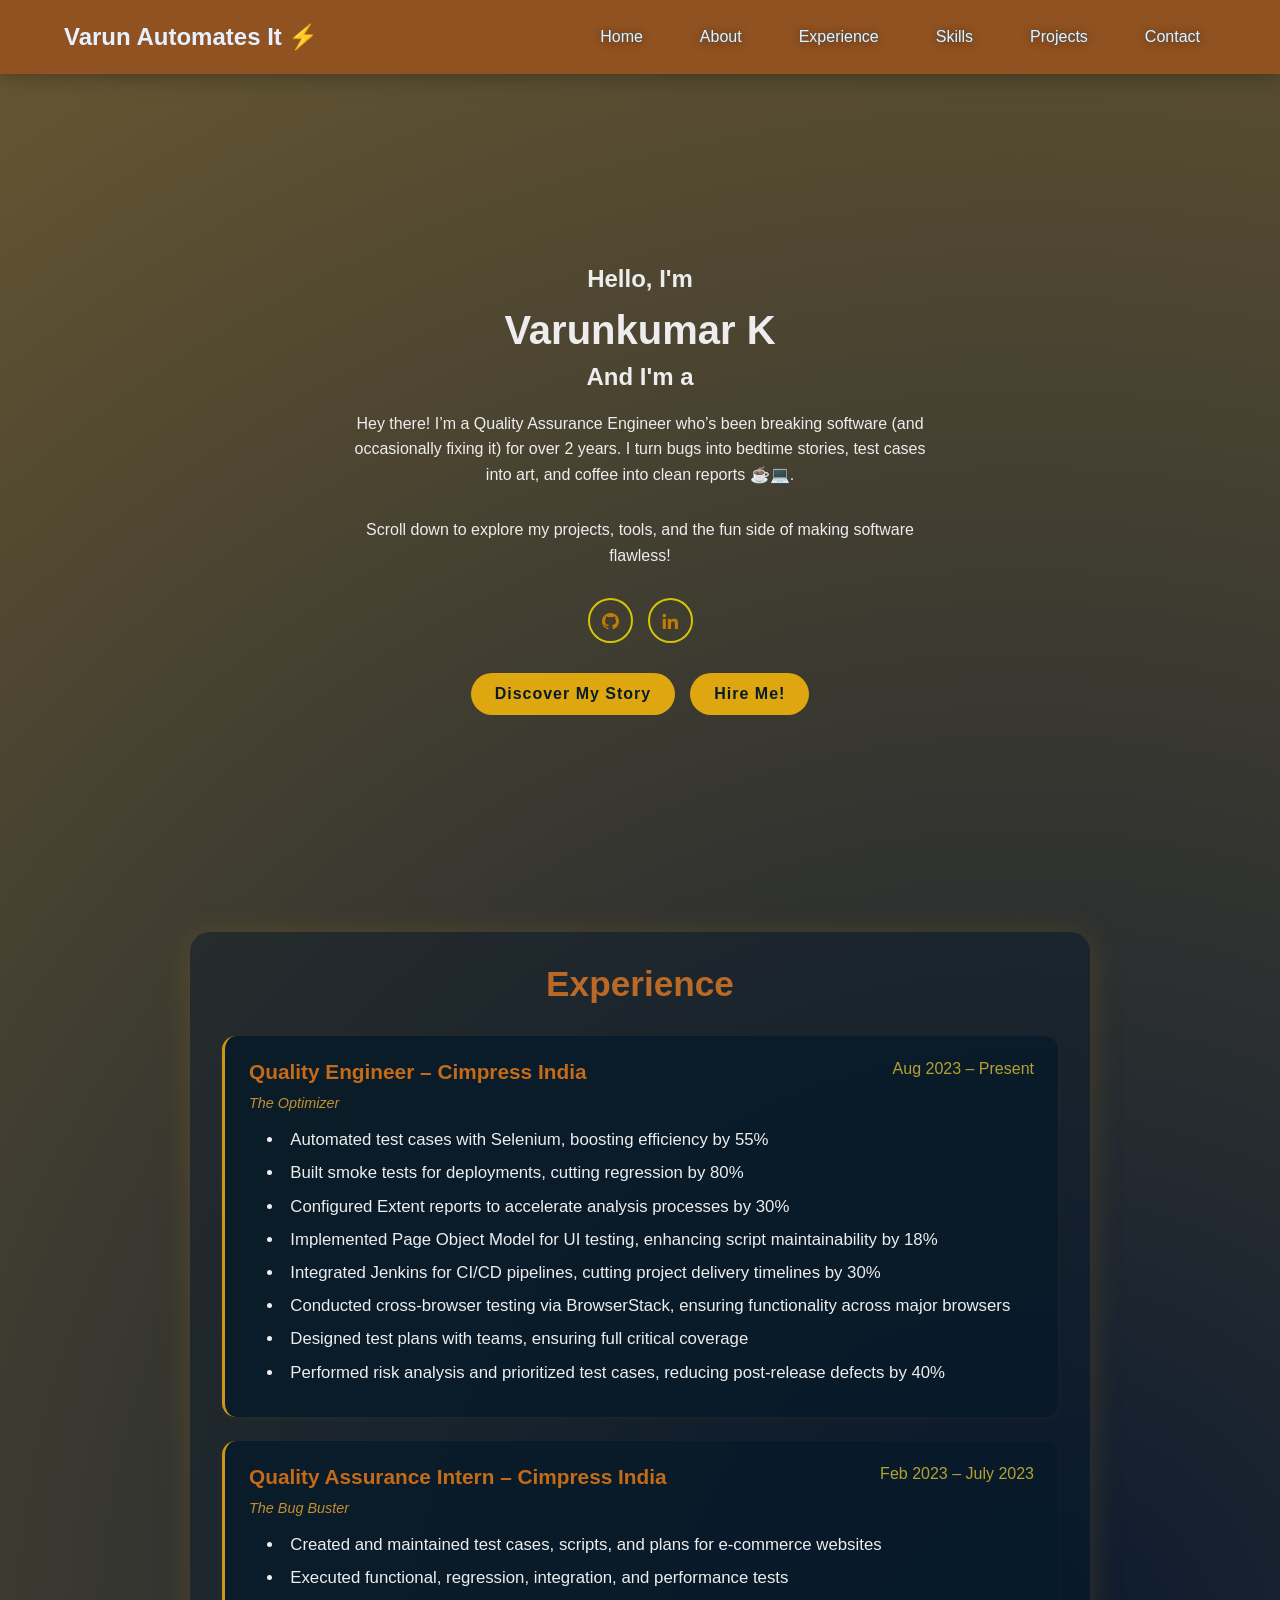
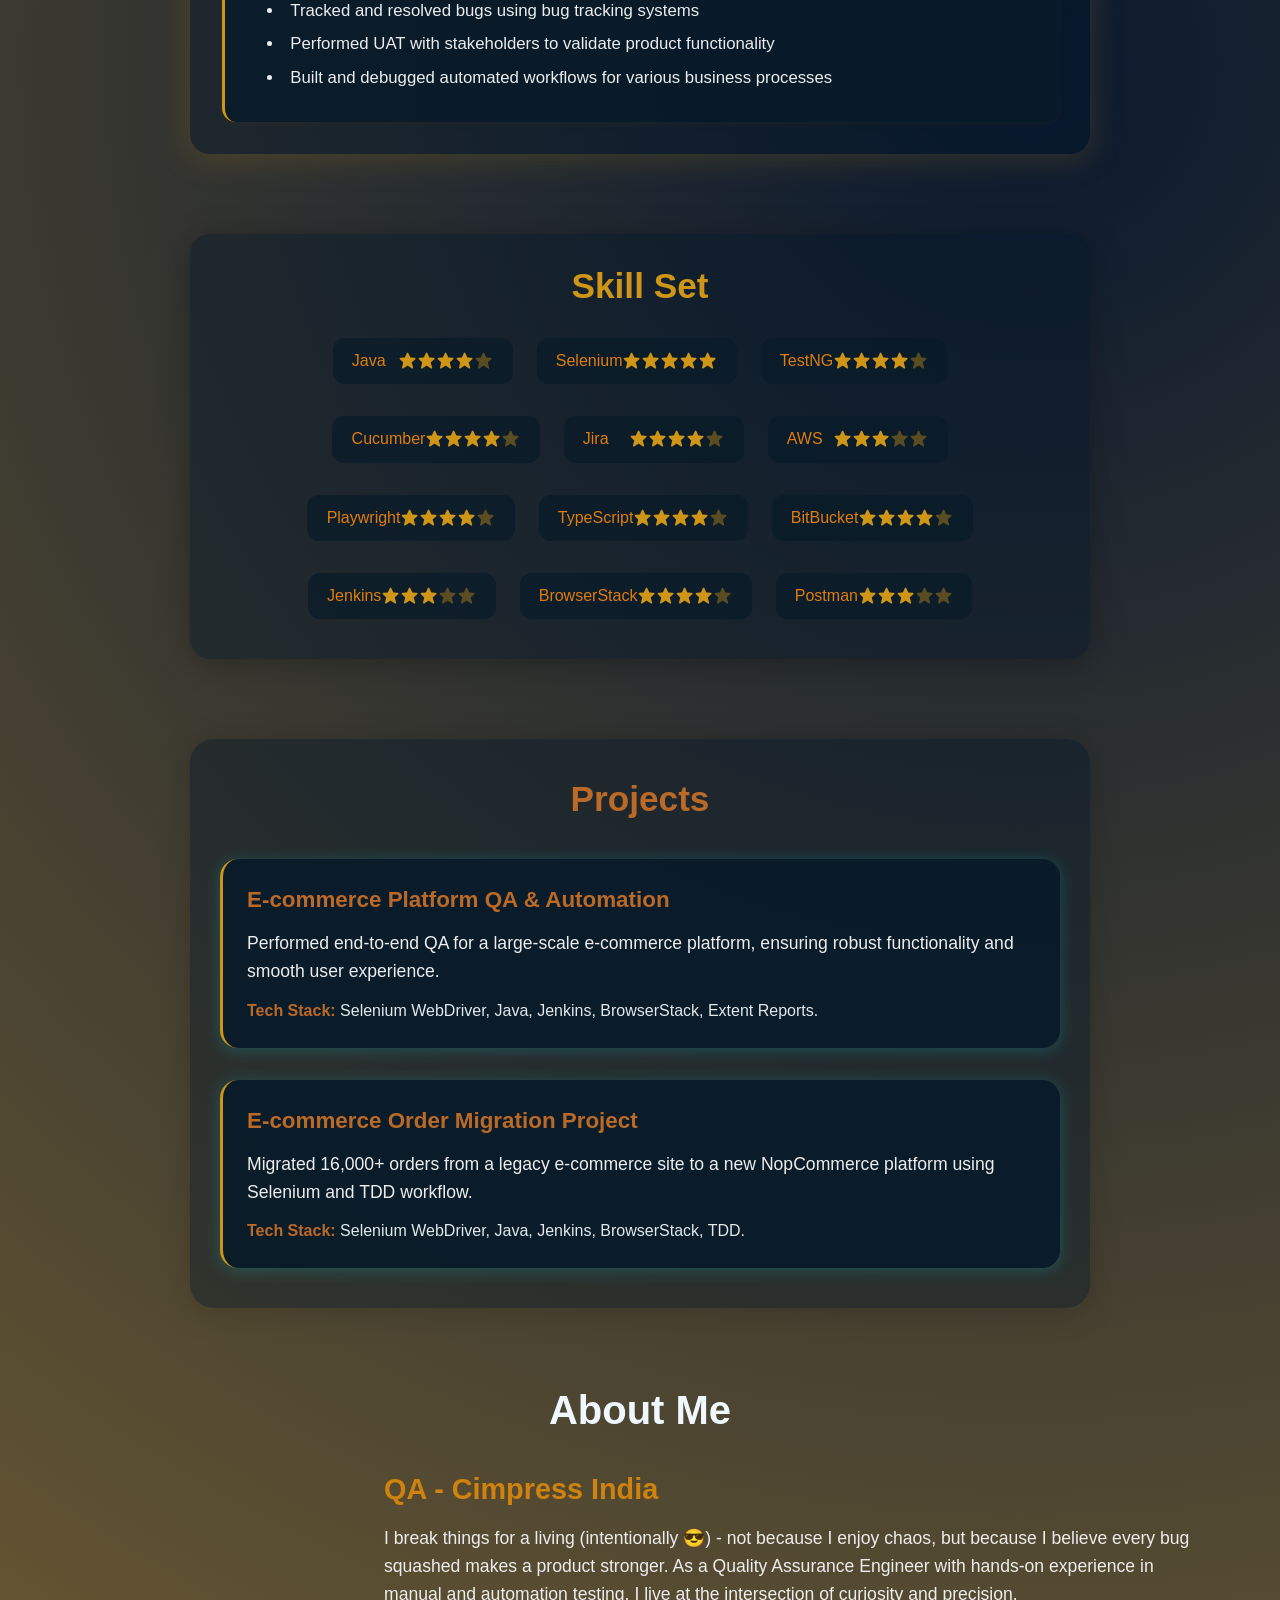
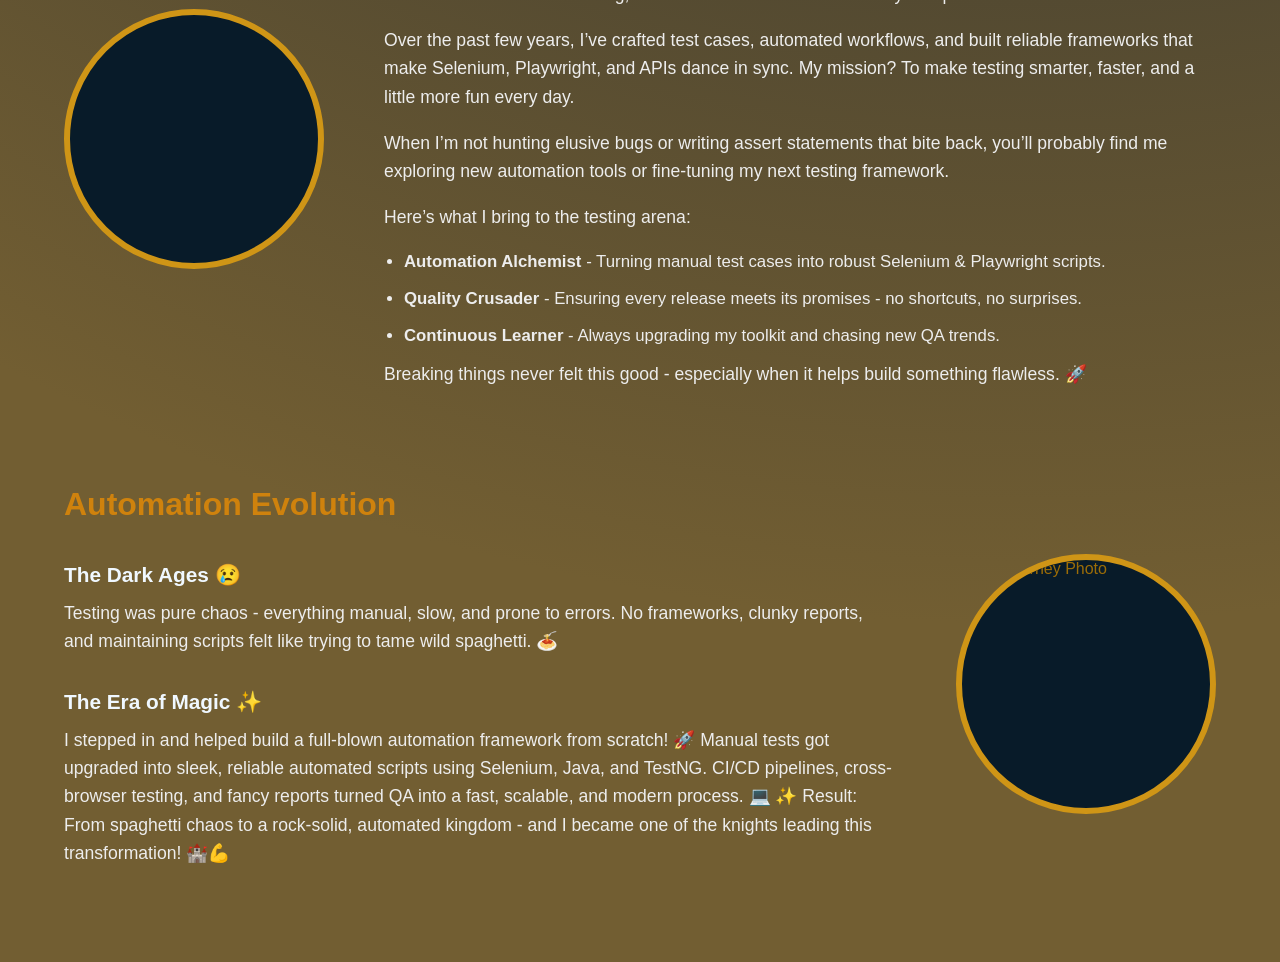
==== commit 62e14cf8: "Auto-generated commit" ====
--- a/about/index.html
+++ b/about/index.html
@@ -22,7 +22,7 @@
 </style><link rel="stylesheet" href="styles-2BY7KJ5V.css" media="print" onload="this.media='all'"><noscript><link rel="stylesheet" href="styles-2BY7KJ5V.css"></noscript><style ng-app-id="ng">.header[_ngcontent-ng-c1171957873]{position:fixed;top:0;left:0;width:100%;padding:20px 5%;display:flex;justify-content:space-between;align-items:center;z-index:1000;background:#8f5220;-webkit-backdrop-filter:blur(10px);backdrop-filter:blur(10px);box-shadow:0 2px 20px #0000004d}.logo[_ngcontent-ng-c1171957873]{font-size:1.5rem;color:#e6f1ff;text-decoration:none;font-weight:600;z-index:1001}.navbar[_ngcontent-ng-c1171957873]{display:flex;gap:25px}.navbar[_ngcontent-ng-c1171957873]   a[_ngcontent-ng-c1171957873]{font-size:1rem;color:#e6f1ff;text-shadow:0 1px 8px #72250e,0 0px 2px #1c777e;text-decoration:none;font-weight:500;transition:all .3s ease;padding:8px 16px;border-radius:25px;cursor:pointer}.navbar[_ngcontent-ng-c1171957873]   a[_ngcontent-ng-c1171957873]:hover{color:#cc8e1a;background:#00eeff1a;transform:translateY(-2px)}.hamburger[_ngcontent-ng-c1171957873]{display:none;flex-direction:column;cursor:pointer;padding:5px;z-index:1001}.hamburger[_ngcontent-ng-c1171957873]   span[_ngcontent-ng-c1171957873]{width:25px;height:3px;background:#c5940d;margin:3px 0;transition:.3s;border-radius:2px}.mobile-navbar[_ngcontent-ng-c1171957873]{position:fixed;top:0;right:-100%;width:280px;height:100vh;background:#081b29fa;-webkit-backdrop-filter:blur(20px);backdrop-filter:blur(20px);display:flex;flex-direction:column;align-items:center;gap:20px;transition:right .4s ease;z-index:1000;box-shadow:-5px 0 30px #00000080;padding:40px 0;overflow-y:auto}.mobile-navbar[_ngcontent-ng-c1171957873]:before{content:"";flex:1;min-height:0}.mobile-navbar[_ngcontent-ng-c1171957873]:after{content:"";flex:1;min-height:0}.mobile-navbar.active[_ngcontent-ng-c1171957873]{right:0}.mobile-navbar[_ngcontent-ng-c1171957873]   a[_ngcontent-ng-c1171957873]{font-size:1.2rem;color:#a87009;text-decoration:none;font-weight:500;padding:12px 25px;border-radius:30px;transition:all .3s ease;cursor:pointer;text-align:center;width:200px;border:2px solid transparent;flex-shrink:0}.mobile-navbar[_ngcontent-ng-c1171957873]   a[_ngcontent-ng-c1171957873]:hover{color:#081b29;background:#a7710d;transform:translate(-10px);box-shadow:0 5px 15px #0ef6}.menu-backdrop[_ngcontent-ng-c1171957873]{position:fixed;top:0;left:0;width:100%;height:100%;background:#af8434b3;-webkit-backdrop-filter:blur(5px);backdrop-filter:blur(5px);z-index:999;opacity:0;visibility:hidden;transition:all .3s ease}.menu-backdrop.active[_ngcontent-ng-c1171957873]{opacity:1;visibility:visible}.hamburger.active[_ngcontent-ng-c1171957873]   span[_ngcontent-ng-c1171957873]:nth-child(1){transform:rotate(-45deg) translate(-5px,6px)}.hamburger.active[_ngcontent-ng-c1171957873]   span[_ngcontent-ng-c1171957873]:nth-child(2){opacity:0}.hamburger.active[_ngcontent-ng-c1171957873]   span[_ngcontent-ng-c1171957873]:nth-child(3){transform:rotate(45deg) translate(-5px,-6px)}@media (max-width: 768px){.header[_ngcontent-ng-c1171957873]{padding:15px 5%}.navbar[_ngcontent-ng-c1171957873]{display:none}.hamburger[_ngcontent-ng-c1171957873]{display:flex}.logo[_ngcontent-ng-c1171957873]{font-size:1.3rem}}@media (max-width: 480px){.mobile-navbar[_ngcontent-ng-c1171957873]{width:250px}.mobile-navbar[_ngcontent-ng-c1171957873]   a[_ngcontent-ng-c1171957873]{font-size:1.2rem;width:180px;padding:10px 25px}.logo[_ngcontent-ng-c1171957873]{font-size:1.2rem}.hamburger[_ngcontent-ng-c1171957873]   span[_ngcontent-ng-c1171957873]{width:22px}}.mobile-navbar[_ngcontent-ng-c1171957873]   a[_ngcontent-ng-c1171957873]{opacity:0;transform:translate(50px);transition:all .4s ease}.mobile-navbar.active[_ngcontent-ng-c1171957873]   a[_ngcontent-ng-c1171957873]{opacity:1;transform:translate(0)}.mobile-navbar[_ngcontent-ng-c1171957873]   a[_ngcontent-ng-c1171957873]:nth-child(1){transition-delay:.1s}.mobile-navbar[_ngcontent-ng-c1171957873]   a[_ngcontent-ng-c1171957873]:nth-child(2){transition-delay:.15s}.mobile-navbar[_ngcontent-ng-c1171957873]   a[_ngcontent-ng-c1171957873]:nth-child(3){transition-delay:.2s}.mobile-navbar[_ngcontent-ng-c1171957873]   a[_ngcontent-ng-c1171957873]:nth-child(4){transition-delay:.25s}.mobile-navbar[_ngcontent-ng-c1171957873]   a[_ngcontent-ng-c1171957873]:nth-child(5){transition-delay:.3s}.mobile-navbar[_ngcontent-ng-c1171957873]   a[_ngcontent-ng-c1171957873]:nth-child(6){transition-delay:.35s}</style><style ng-app-id="ng">html[_ngcontent-ng-c189618813]{scroll-behavior:smooth}.home[_ngcontent-ng-c189618813]{position:relative;width:100%;height:100vh;display:flex;align-items:center;justify-content:center;padding:80px 5% 0;box-sizing:border-box}.home-content[_ngcontent-ng-c189618813]{max-width:600px;text-align:center}.home-content[_ngcontent-ng-c189618813]   h1[_ngcontent-ng-c189618813]{font-size:2.5rem;font-weight:700;color:#ededed;margin-bottom:10px}.home-content[_ngcontent-ng-c189618813]   h3[_ngcontent-ng-c189618813]{font-size:1.5rem;font-weight:600;color:#ededed;margin-bottom:15px}.home-content[_ngcontent-ng-c189618813]   p[_ngcontent-ng-c189618813]{margin:20px 0 30px;color:#ededed;font-size:1rem;line-height:1.6}.home-sci[_ngcontent-ng-c189618813]{display:flex;justify-content:center;gap:15px;margin:30px 0}.home-sci[_ngcontent-ng-c189618813]   a[_ngcontent-ng-c189618813]{display:inline-flex;justify-content:center;align-items:center;width:45px;height:45px;background:transparent;border:2px solid rgb(211,197,6);border-radius:50%;font-size:20px;color:#be7d04;text-decoration:none;transition:all .3s ease}.home-sci[_ngcontent-ng-c189618813]   a[_ngcontent-ng-c189618813]:hover{background:#b95b02;color:#074935;box-shadow:0 0 20px #c0861a;transform:translateY(-3px)}.home-btn-row[_ngcontent-ng-c189618813]{display:flex;gap:15px;margin-top:20px;justify-content:center;flex-wrap:wrap}.btn-box[_ngcontent-ng-c189618813]{display:inline-block;padding:12px 24px;background:#dfa70f;border-radius:40px;font-size:16px;color:#081b29;letter-spacing:1px;text-decoration:none;font-weight:600;transition:all .3s ease;border:none;cursor:pointer}.btn-box[_ngcontent-ng-c189618813]:hover{box-shadow:0 0 20px #cf9516;transform:translateY(-2px)}.typing[_ngcontent-ng-c189618813]{color:#d69533}@media (max-width: 768px){.home[_ngcontent-ng-c189618813]{padding:100px 20px 0;height:auto;min-height:100vh}.home-content[_ngcontent-ng-c189618813]   h1[_ngcontent-ng-c189618813]{font-size:2rem}.home-content[_ngcontent-ng-c189618813]   h3[_ngcontent-ng-c189618813]{font-size:1.3rem}.home-content[_ngcontent-ng-c189618813]   p[_ngcontent-ng-c189618813]{font-size:.95rem}.home-btn-row[_ngcontent-ng-c189618813]{flex-direction:column;align-items:center}.btn-box[_ngcontent-ng-c189618813]{width:200px;text-align:center}.home-sci[_ngcontent-ng-c189618813]   a[_ngcontent-ng-c189618813]{width:40px;height:40px;font-size:18px}}@media (max-width: 480px){.home-content[_ngcontent-ng-c189618813]   h1[_ngcontent-ng-c189618813]{font-size:1.8rem}.home-content[_ngcontent-ng-c189618813]   h3[_ngcontent-ng-c189618813]{font-size:1.2rem}.home-content[_ngcontent-ng-c189618813]   p[_ngcontent-ng-c189618813]{font-size:.9rem}.btn-box[_ngcontent-ng-c189618813]{padding:10px 20px;font-size:14px}.home-sci[_ngcontent-ng-c189618813]   a[_ngcontent-ng-c189618813]{width:38px;height:38px;font-size:16px}}</style><style ng-app-id="ng">.experience-section[_ngcontent-ng-c659914513]{background:#00142866;border-radius:20px;padding:2rem;margin:2rem 5%;box-shadow:0 4px 32px #a87b1a44;max-width:900px;margin-left:auto;margin-right:auto}.experience-title[_ngcontent-ng-c659914513]{font-size:2.2rem;color:#bb6927;margin-bottom:32px;text-align:center;font-weight:700}.experience-grid[_ngcontent-ng-c659914513]{display:flex;flex-direction:column;gap:1.5rem}.experience-item[_ngcontent-ng-c659914513]{background:#081b29d9;border-radius:14px;padding:1.5rem;box-shadow:0 2px 8px #c4761111;transition:all .3s ease;border-left:3px solid rgb(207,149,22)}.exp-header[_ngcontent-ng-c659914513]{display:flex;justify-content:space-between;align-items:flex-start;margin-bottom:1rem;flex-wrap:wrap;gap:.5rem}.exp-role[_ngcontent-ng-c659914513]{font-weight:600;color:#c46b18;font-size:1.3rem;flex:1}.exp-duration[_ngcontent-ng-c659914513]{color:#b4a133;font-size:1rem;font-weight:500}.exp-tagline[_ngcontent-ng-c659914513]{color:#c28f30;font-size:.9rem;font-style:italic;width:100%;margin-top:.2rem}.exp-stars[_ngcontent-ng-c659914513]{margin-bottom:1rem;text-align:left}.star[_ngcontent-ng-c659914513]{color:#0ef;font-size:1.2rem;margin-right:2px}.exp-details[_ngcontent-ng-c659914513]{margin:0;padding-left:1.1em;font-size:1.05rem;color:#ededed;list-style:disc inside}.exp-details[_ngcontent-ng-c659914513]   li[_ngcontent-ng-c659914513]{margin-bottom:.5rem;line-height:1.5}@media (max-width: 768px){.experience-section[_ngcontent-ng-c659914513]{margin:2rem 3%;padding:1.5rem}.experience-title[_ngcontent-ng-c659914513]{font-size:1.8rem;margin-bottom:24px}.experience-item[_ngcontent-ng-c659914513]{padding:1.2rem}.exp-role[_ngcontent-ng-c659914513]{font-size:1.1rem}.exp-details[_ngcontent-ng-c659914513]{font-size:.95rem}.exp-header[_ngcontent-ng-c659914513]{flex-direction:column;align-items:flex-start;gap:.3rem}}@media (max-width: 480px){.experience-section[_ngcontent-ng-c659914513]{margin:1rem 2%;padding:1rem;border-radius:15px}.experience-title[_ngcontent-ng-c659914513]{font-size:1.6rem}.experience-item[_ngcontent-ng-c659914513]{padding:1rem}.exp-role[_ngcontent-ng-c659914513]{font-size:1rem}.exp-details[_ngcontent-ng-c659914513]{font-size:.9rem;padding-left:1em}.star[_ngcontent-ng-c659914513]{font-size:1rem}}</style><style ng-app-id="ng">.skills-section[_ngcontent-ng-c92097643]{background:#00142866;border-radius:20px;padding:2rem;margin:2rem 10%;box-shadow:0 4px 32px #0004;max-width:900px;margin-left:auto;margin-right:auto;margin-top:80px}.skills-title[_ngcontent-ng-c92097643]{font-size:2.2rem;color:#cf9516;margin-bottom:32px;text-align:center;font-weight:700}.skills-list[_ngcontent-ng-c92097643]{display:flex;flex-wrap:wrap;gap:1.5rem;justify-content:center}.skill[_ngcontent-ng-c92097643]{min-width:180px;display:flex;align-items:center;justify-content:space-between;background:#081b29b3;border-radius:12px;padding:.7rem 1.2rem;margin-bottom:.5rem}.skill-name[_ngcontent-ng-c92097643]{font-weight:500;color:#df7d0e}.stars[_ngcontent-ng-c92097643]   .bx[_ngcontent-ng-c92097643]{color:#cf9516;font-size:1.2rem;opacity:.4}.stars[_ngcontent-ng-c92097643]   .filled[_ngcontent-ng-c92097643]{opacity:1;gap:4px;margin-top:2px}.star[_ngcontent-ng-c92097643]{font-size:1.5rem;color:#222c3a;filter:drop-shadow(0 1px 2px #0ef6);transition:color .2s}.star.filled[_ngcontent-ng-c92097643]{color:#0ef;text-shadow:0 0 8px #0efb,0 2px 8px #0ef2}.star.half[_ngcontent-ng-c92097643]{color:linear-gradient(90deg,#0ef 50%,#222c3a 50%)}@media (max-width: 700px){.skills-section[_ngcontent-ng-c92097643]{padding:18px 4vw;border-radius:10px}.skills-row[_ngcontent-ng-c92097643]{flex-direction:column;gap:18px}}</style><style ng-app-id="ng">.projects-section[_ngcontent-ng-c1478212409]{max-width:900px;margin:80px auto;padding:40px 30px;background:#00142866;border-radius:24px;box-shadow:0 4px 32px #0000002e}.projects-title[_ngcontent-ng-c1478212409]{font-size:2.2rem;color:#bb6926;margin-bottom:40px;text-align:center;font-weight:700}.projects-list[_ngcontent-ng-c1478212409]{display:flex;flex-direction:column;gap:32px}.project-card[_ngcontent-ng-c1478212409]{background:#081b29eb;border-radius:18px;box-shadow:0 2px 16px #0ef3;padding:28px 24px;transition:all .3s ease;border-left:3px solid rgb(207,149,22)}.project-card[_ngcontent-ng-c1478212409]:hover{box-shadow:0 6px 32px #cf9516;background:#081b29fa;transform:translateY(-2px)}.project-title[_ngcontent-ng-c1478212409]{font-size:1.4rem;color:#bb6926;font-weight:600;margin-bottom:16px}.project-desc[_ngcontent-ng-c1478212409]{color:#ededed;font-size:1.1rem;margin-bottom:16px;line-height:1.6}.project-tech[_ngcontent-ng-c1478212409]{color:#e3e8eb;font-size:1rem;margin-top:12px}.project-tech[_ngcontent-ng-c1478212409]   span[_ngcontent-ng-c1478212409]{color:#bb6926;font-weight:600}@media (max-width: 768px){.projects-section[_ngcontent-ng-c1478212409]{margin:60px 20px;padding:30px 20px;border-radius:20px}.projects-title[_ngcontent-ng-c1478212409]{font-size:1.8rem;margin-bottom:30px}.project-card[_ngcontent-ng-c1478212409]{padding:24px 20px}.project-title[_ngcontent-ng-c1478212409]{font-size:1.2rem}.project-desc[_ngcontent-ng-c1478212409]{font-size:1rem}.project-tech[_ngcontent-ng-c1478212409]{font-size:.9rem}}@media (max-width: 480px){.projects-section[_ngcontent-ng-c1478212409]{margin:40px 15px;padding:20px 15px;border-radius:15px}.projects-title[_ngcontent-ng-c1478212409]{font-size:1.6rem;margin-bottom:25px}.project-card[_ngcontent-ng-c1478212409]{padding:20px 16px}.project-title[_ngcontent-ng-c1478212409]{font-size:1.1rem}.project-desc[_ngcontent-ng-c1478212409]{font-size:.95rem}.project-tech[_ngcontent-ng-c1478212409]{font-size:.85rem}.projects-list[_ngcontent-ng-c1478212409]{gap:24px}}</style><style ng-app-id="ng">.about-me[_ngcontent-ng-c3927127805]{width:100%;display:flex;align-items:center;justify-content:center;margin:80px 0 40px;padding:0 5%;box-sizing:border-box}.about-me-vertical[_ngcontent-ng-c3927127805]{display:flex;flex-direction:column;width:100%;max-width:1200px}.about-me-title[_ngcontent-ng-c3927127805]{width:100%;margin-bottom:40px;text-align:center}.about-me-title[_ngcontent-ng-c3927127805]   h3[_ngcontent-ng-c3927127805]{font-size:2.5rem;color:#f0f8ff;font-weight:700;margin:0}.about-me-container[_ngcontent-ng-c3927127805]{display:flex;flex-direction:row;align-items:center;justify-content:center;gap:60px;width:100%}.about-me-img[_ngcontent-ng-c3927127805]{display:flex;justify-content:center;min-width:260px;min-height:260px}.about-me-img[_ngcontent-ng-c3927127805]   img[_ngcontent-ng-c3927127805]{width:260px;height:260px;object-fit:cover;border-radius:50%;border:6px solid rgb(207,149,22);background:#081b29}.about-me-content[_ngcontent-ng-c3927127805]{flex:1;display:flex;flex-direction:column;justify-content:center;align-items:flex-start}.about-me-content[_ngcontent-ng-c3927127805]   h3[_ngcontent-ng-c3927127805]{font-size:1.8rem;font-weight:600;color:#cf820d;margin-bottom:18px}.about-me-content[_ngcontent-ng-c3927127805]   p[_ngcontent-ng-c3927127805]{color:#ededed;margin-bottom:18px;font-size:1.1rem;line-height:1.6}.about-me-content[_ngcontent-ng-c3927127805]   ul[_ngcontent-ng-c3927127805]{color:#ededed;padding-left:20px;font-size:1.05rem;width:100%}.about-me-content[_ngcontent-ng-c3927127805]   ul[_ngcontent-ng-c3927127805]   li[_ngcontent-ng-c3927127805]{margin-bottom:10px;line-height:1.6}.my-journey-section[_ngcontent-ng-c3927127805]{width:100%;display:flex;justify-content:center;align-items:center;margin:80px 0;padding:0 5%;box-sizing:border-box}.my-journey-container[_ngcontent-ng-c3927127805]{display:flex;flex-direction:row;align-items:center;justify-content:center;gap:60px;max-width:1200px;width:100%}.my-journey-content[_ngcontent-ng-c3927127805]{flex:1;display:flex;flex-direction:column;justify-content:center;align-items:flex-start}.my-journey-content[_ngcontent-ng-c3927127805]   h3[_ngcontent-ng-c3927127805]{font-size:2rem;font-weight:700;color:#cf820d;margin-bottom:20px}.my-journey-content[_ngcontent-ng-c3927127805]   h4[_ngcontent-ng-c3927127805]{color:#f0f8ff;margin:20px 0 12px;font-size:1.3rem}.my-journey-content[_ngcontent-ng-c3927127805]   p[_ngcontent-ng-c3927127805]{color:#ededed;font-size:1.1rem;line-height:1.6;margin-bottom:15px}.my-journey-img[_ngcontent-ng-c3927127805]{display:flex;align-items:center;justify-content:center;min-width:260px}.my-journey-img[_ngcontent-ng-c3927127805]   img[_ngcontent-ng-c3927127805]{width:260px;height:260px;object-fit:cover;border-radius:50%;border:6px solid rgb(207,149,22);background:#081b29}@media (max-width: 768px){.about-me[_ngcontent-ng-c3927127805]{margin:60px 0 30px;padding:0 20px}.about-me-title[_ngcontent-ng-c3927127805]   h3[_ngcontent-ng-c3927127805]{font-size:2rem}.about-me-container[_ngcontent-ng-c3927127805]{flex-direction:column;gap:30px;text-align:center}.about-me-content[_ngcontent-ng-c3927127805]{align-items:center;text-align:center}.about-me-content[_ngcontent-ng-c3927127805]   h3[_ngcontent-ng-c3927127805]{font-size:1.5rem}.about-me-content[_ngcontent-ng-c3927127805]   p[_ngcontent-ng-c3927127805]{font-size:1rem}.about-me-img[_ngcontent-ng-c3927127805]   img[_ngcontent-ng-c3927127805]{width:200px;height:200px}.my-journey-section[_ngcontent-ng-c3927127805]{margin:60px 0;padding:0 20px}.my-journey-container[_ngcontent-ng-c3927127805]{flex-direction:column-reverse;gap:30px;text-align:center}.my-journey-content[_ngcontent-ng-c3927127805]{align-items:center;text-align:center}.my-journey-content[_ngcontent-ng-c3927127805]   h3[_ngcontent-ng-c3927127805]{font-size:1.8rem}.my-journey-content[_ngcontent-ng-c3927127805]   h4[_ngcontent-ng-c3927127805]{font-size:1.2rem}.my-journey-content[_ngcontent-ng-c3927127805]   p[_ngcontent-ng-c3927127805]{font-size:1rem}.my-journey-img[_ngcontent-ng-c3927127805]   img[_ngcontent-ng-c3927127805]{width:200px;height:200px}}@media (max-width: 480px){.about-me-img[_ngcontent-ng-c3927127805]   img[_ngcontent-ng-c3927127805], .my-journey-img[_ngcontent-ng-c3927127805]   img[_ngcontent-ng-c3927127805]{width:180px;height:180px}.about-me-title[_ngcontent-ng-c3927127805]   h3[_ngcontent-ng-c3927127805]{font-size:1.8rem}.my-journey-content[_ngcontent-ng-c3927127805]   h3[_ngcontent-ng-c3927127805]{font-size:1.6rem}}</style><style ng-app-id="ng">.contact-backdrop[_ngcontent-ng-c4085684712]{position:fixed;inset:0;background:#00000073;z-index:1000;overflow:hidden}.contact-modal[_ngcontent-ng-c4085684712]{position:fixed;top:50%;left:50%;transform:translate(-50%,-50%);background:#74612d;color:#ededed;border-radius:18px;box-shadow:0 8px 40px #c0780c66;padding:2.2rem 2.5rem 1.5rem;z-index:1001;min-width:340px;max-width:500px;width:420px;animation:_ngcontent-ng-c4085684712_fadeIn .3s;box-sizing:border-box;max-height:90vh;overflow-y:auto}@keyframes _ngcontent-ng-c4085684712_fadeIn{0%{opacity:0;transform:translate(-50%,-60%)}to{opacity:1;transform:translate(-50%,-50%)}}.contact-modal[_ngcontent-ng-c4085684712]   h2[_ngcontent-ng-c4085684712]{color:#c48613;margin-bottom:1.5rem;text-align:center;font-size:1.8rem;position:sticky;top:0;background:#0a1a2a;padding:10px 0;z-index:1}.contact-row[_ngcontent-ng-c4085684712]{display:flex;gap:1.2rem;margin-bottom:1.2rem}.contact-field[_ngcontent-ng-c4085684712]{flex:1;display:flex;flex-direction:column}.contact-field[_ngcontent-ng-c4085684712]   label[_ngcontent-ng-c4085684712]{font-size:1rem;color:#b0eaff;margin-bottom:.5rem;font-weight:500}.contact-field[_ngcontent-ng-c4085684712]   input[_ngcontent-ng-c4085684712], .contact-field[_ngcontent-ng-c4085684712]   textarea[_ngcontent-ng-c4085684712]{background:#102027;color:#ededed;border:1.5px solid rgba(0,238,255,.2);border-radius:7px;padding:.7rem .9rem;font-size:1rem;outline:none;transition:border .2s,box-shadow .2s;font-family:inherit;box-sizing:border-box;width:100%}.contact-field[_ngcontent-ng-c4085684712]   input[_ngcontent-ng-c4085684712]:focus, .contact-field[_ngcontent-ng-c4085684712]   textarea[_ngcontent-ng-c4085684712]:focus{border:1.5px solid #0ef;box-shadow:0 0 8px #0ef6}.contact-field[_ngcontent-ng-c4085684712]   textarea[_ngcontent-ng-c4085684712]{resize:vertical;min-height:120px;max-height:200px}.contact-field-full[_ngcontent-ng-c4085684712]{width:100%}.contact-actions[_ngcontent-ng-c4085684712]{display:flex;justify-content:flex-end;gap:1rem;margin-top:1.5rem;padding-top:.5rem;position:sticky;bottom:0;background:#0a1a2a;padding:15px 0 5px}.contact-actions[_ngcontent-ng-c4085684712]   button[_ngcontent-ng-c4085684712]{background:#9e7d22;color:#081b29;border:none;border-radius:7px;padding:.7rem 1.5rem;font-size:1rem;font-weight:600;cursor:pointer;transition:all .2s;min-width:80px}.contact-actions[_ngcontent-ng-c4085684712]   button[type=button][_ngcontent-ng-c4085684712]{background:transparent;color:#ededed;border:1.5px solid rgba(141,150,15,.4)}.contact-actions[_ngcontent-ng-c4085684712]   button[_ngcontent-ng-c4085684712]:hover:not(:disabled){transform:translateY(-1px);box-shadow:0 4px 12px #bb9b0a66}.contact-actions[_ngcontent-ng-c4085684712]   button[type=button][_ngcontent-ng-c4085684712]:hover:not(:disabled){background:#00eeff1a}.contact-actions[_ngcontent-ng-c4085684712]   button[_ngcontent-ng-c4085684712]:disabled{opacity:.6;cursor:not-allowed;transform:none!important}.contact-success[_ngcontent-ng-c4085684712], .contact-error[_ngcontent-ng-c4085684712]{margin-top:1rem;text-align:center;padding:.8rem;border-radius:5px;position:sticky;bottom:70px;background:#0a1a2a}.contact-success[_ngcontent-ng-c4085684712]{color:#0ef;background:#00eeff1a}.contact-error[_ngcontent-ng-c4085684712]{color:#ff4b4b;background:#ff4b4b1a}.contact-modal[_ngcontent-ng-c4085684712]::-webkit-scrollbar{width:8px}.contact-modal[_ngcontent-ng-c4085684712]::-webkit-scrollbar-track{background:#00eeff1a;border-radius:4px;margin:10px 0}.contact-modal[_ngcontent-ng-c4085684712]::-webkit-scrollbar-thumb{background:#0ef;border-radius:4px}.contact-modal[_ngcontent-ng-c4085684712]::-webkit-scrollbar-thumb:hover{background:#0cf}@media (max-width: 600px){.contact-modal[_ngcontent-ng-c4085684712]{padding:1.5rem 1.2rem 1.2rem;min-width:0;width:95vw;margin:1rem;max-height:85vh}.contact-row[_ngcontent-ng-c4085684712]{flex-direction:column;gap:.8rem;margin-bottom:.8rem}.contact-actions[_ngcontent-ng-c4085684712]{flex-direction:column-reverse;gap:.8rem;position:relative}.contact-actions[_ngcontent-ng-c4085684712]   button[_ngcontent-ng-c4085684712]{width:100%}.contact-field[_ngcontent-ng-c4085684712]   textarea[_ngcontent-ng-c4085684712]{min-height:100px;max-height:150px}.contact-modal[_ngcontent-ng-c4085684712]   h2[_ngcontent-ng-c4085684712]{font-size:1.5rem;position:relative;padding:0}}@media (max-width: 380px){.contact-modal[_ngcontent-ng-c4085684712]{padding:1.2rem 1rem 1rem;max-height:80vh}.contact-field[_ngcontent-ng-c4085684712]   textarea[_ngcontent-ng-c4085684712]{min-height:80px;max-height:120px}}</style></head>
 <body><!--nghm--><script type="text/javascript" id="ng-event-dispatch-contract">(()=>{function p(t,n,r,o,e,i,f,m){return{eventType:t,event:n,targetElement:r,eic:o,timeStamp:e,eia:i,eirp:f,eiack:m}}function u(t){let n=[],r=e=>{n.push(e)};return{c:t,q:n,et:[],etc:[],d:r,h:e=>{r(p(e.type,e,e.target,t,Date.now()))}}}function s(t,n,r){for(let o=0;o<n.length;o++){let e=n[o];(r?t.etc:t.et).push(e),t.c.addEventListener(e,t.h,r)}}function c(t,n,r,o,e=window){let i=u(t);e._ejsas||(e._ejsas={}),e._ejsas[n]=i,s(i,r),s(i,o,!0)}window.__jsaction_bootstrap=c;})();
 </script><script>window.__jsaction_bootstrap(document.body,"ng",["click"],[]);</script>
-  <app-root ng-version="20.3.3" ngh="0" ng-server-context="ssg"><app-navbar _nghost-ng-c1171957873 ngh="0"><header _ngcontent-ng-c1171957873 class="header"><a _ngcontent-ng-c1171957873 href="#" class="logo">Varun Automates It ⚡</a><div _ngcontent-ng-c1171957873 class="hamburger" jsaction="click:;"><span _ngcontent-ng-c1171957873></span><span _ngcontent-ng-c1171957873></span><span _ngcontent-ng-c1171957873></span></div><nav _ngcontent-ng-c1171957873 class="navbar"><a _ngcontent-ng-c1171957873 jsaction="click:;">Home</a><a _ngcontent-ng-c1171957873 jsaction="click:;">About</a><a _ngcontent-ng-c1171957873 jsaction="click:;">Experience</a><a _ngcontent-ng-c1171957873 jsaction="click:;">Skills</a><a _ngcontent-ng-c1171957873 jsaction="click:;">Projects</a><a _ngcontent-ng-c1171957873 jsaction="click:;">Contact</a></nav><nav _ngcontent-ng-c1171957873 class="mobile-navbar"><a _ngcontent-ng-c1171957873 jsaction="click:;">Home</a><a _ngcontent-ng-c1171957873 jsaction="click:;">About</a><a _ngcontent-ng-c1171957873 jsaction="click:;">Experience</a><a _ngcontent-ng-c1171957873 jsaction="click:;">Skills</a><a _ngcontent-ng-c1171957873 jsaction="click:;">Projects</a><a _ngcontent-ng-c1171957873 jsaction="click:;">Contact</a></nav><div _ngcontent-ng-c1171957873 class="menu-backdrop" jsaction="click:;"></div></header></app-navbar><app-homepage _nghost-ng-c189618813 ngh="0"><section _ngcontent-ng-c189618813 class="home"><div _ngcontent-ng-c189618813 class="home-content"><h3 _ngcontent-ng-c189618813>Hello, I'm</h3><h1 _ngcontent-ng-c189618813>Varunkumar K</h1><h3 _ngcontent-ng-c189618813>And I'm a <span _ngcontent-ng-c189618813 class="typing text"><!--ngetn--></span></h3><p _ngcontent-ng-c189618813>Hey there! I’m a Quality Assurance Engineer who’s been breaking software (and occasionally fixing it) for over 2 years. I turn bugs into bedtime stories, test cases into art, and coffee into clean reports ☕💻.</p><p _ngcontent-ng-c189618813>Scroll down to explore my projects, tools, and the fun side of making software flawless!</p><div _ngcontent-ng-c189618813 class="home-sci"><a _ngcontent-ng-c189618813 href="https://github.com/VarunkumarK-Careers"><i _ngcontent-ng-c189618813 class="bx bxl-github"></i></a><a _ngcontent-ng-c189618813 href="https://www.linkedin.com/in/varunkumar-k-0819b7214/"><i _ngcontent-ng-c189618813 class="bx bxl-linkedin"></i></a></div><div _ngcontent-ng-c189618813 class="home-btn-row"><a _ngcontent-ng-c189618813 routerlink="/" fragment="about" class="btn-box" href="/Portfolio-main/#about" jsaction="click:;">Discover My Story</a><a _ngcontent-ng-c189618813 href="assets/Varunkumar_K_Quality_Engineer_Resume.pdf" download class="btn-box">Hire Me!</a></div></div></section></app-homepage><app-experience _nghost-ng-c659914513 ngh="1"><section _ngcontent-ng-c659914513 id="experience" class="experience-section"><h2 _ngcontent-ng-c659914513 class="experience-title">Experience</h2><div _ngcontent-ng-c659914513 class="experience-grid"><div _ngcontent-ng-c659914513 class="experience-item"><div _ngcontent-ng-c659914513 class="exp-header"><div _ngcontent-ng-c659914513 class="exp-role">Quality Engineer – Cimpress India</div><div _ngcontent-ng-c659914513 class="exp-duration">Aug 2023 – Present</div><div _ngcontent-ng-c659914513 class="exp-tagline">The Optimizer</div></div><ul _ngcontent-ng-c659914513 class="exp-details"><li _ngcontent-ng-c659914513>Automated test cases with Selenium, boosting efficiency by 55%</li><li _ngcontent-ng-c659914513>Built smoke tests for deployments, cutting regression by 80%</li><li _ngcontent-ng-c659914513>Configured Extent reports to accelerate analysis processes by 30%</li><li _ngcontent-ng-c659914513>Implemented Page Object Model for UI testing, enhancing script maintainability by 18%</li><li _ngcontent-ng-c659914513>Integrated Jenkins for CI/CD pipelines, cutting project delivery timelines by 30%</li><li _ngcontent-ng-c659914513>Conducted cross-browser testing via BrowserStack, ensuring functionality across major browsers</li><li _ngcontent-ng-c659914513>Designed test plans with teams, ensuring full critical coverage</li><li _ngcontent-ng-c659914513>Performed risk analysis and prioritized test cases, reducing post-release defects by 40%</li><!----></ul></div><div _ngcontent-ng-c659914513 class="experience-item"><div _ngcontent-ng-c659914513 class="exp-header"><div _ngcontent-ng-c659914513 class="exp-role">Quality Assurance Intern – Cimpress India</div><div _ngcontent-ng-c659914513 class="exp-duration">Feb 2023 – July 2023</div><div _ngcontent-ng-c659914513 class="exp-tagline">The Bug Buster</div></div><ul _ngcontent-ng-c659914513 class="exp-details"><li _ngcontent-ng-c659914513>Created and maintained test cases, scripts, and plans for e-commerce websites</li><li _ngcontent-ng-c659914513>Executed functional, regression, integration, and performance tests</li><li _ngcontent-ng-c659914513>Tracked and resolved bugs using bug tracking systems</li><li _ngcontent-ng-c659914513>Performed UAT with stakeholders to validate product functionality</li><li _ngcontent-ng-c659914513>Built and debugged automated workflows for various business processes</li><!----></ul></div><!----></div></section></app-experience><app-skills _nghost-ng-c92097643 ngh="2"><section _ngcontent-ng-c92097643 id="skills" class="skills-section"><h2 _ngcontent-ng-c92097643 class="skills-title">Skill Set</h2><div _ngcontent-ng-c92097643 class="skills-list"><div _ngcontent-ng-c92097643 class="skill"><span _ngcontent-ng-c92097643 class="skill-name">Java</span><span _ngcontent-ng-c92097643 class="stars"><i _ngcontent-ng-c92097643 class="bx bxs-star filled"></i><!----><i _ngcontent-ng-c92097643 class="bx bxs-star filled"></i><!----><i _ngcontent-ng-c92097643 class="bx bxs-star filled"></i><!----><i _ngcontent-ng-c92097643 class="bx bxs-star filled"></i><!----><i _ngcontent-ng-c92097643 class="bx bxs-star"></i><!----><!----></span></div><div _ngcontent-ng-c92097643 class="skill"><span _ngcontent-ng-c92097643 class="skill-name">Selenium</span><span _ngcontent-ng-c92097643 class="stars"><i _ngcontent-ng-c92097643 class="bx bxs-star filled"></i><!----><i _ngcontent-ng-c92097643 class="bx bxs-star filled"></i><!----><i _ngcontent-ng-c92097643 class="bx bxs-star filled"></i><!----><i _ngcontent-ng-c92097643 class="bx bxs-star filled"></i><!----><i _ngcontent-ng-c92097643 class="bx bxs-star filled"></i><!----><!----></span></div><div _ngcontent-ng-c92097643 class="skill"><span _ngcontent-ng-c92097643 class="skill-name">TestNG</span><span _ngcontent-ng-c92097643 class="stars"><i _ngcontent-ng-c92097643 class="bx bxs-star filled"></i><!----><i _ngcontent-ng-c92097643 class="bx bxs-star filled"></i><!----><i _ngcontent-ng-c92097643 class="bx bxs-star filled"></i><!----><i _ngcontent-ng-c92097643 class="bx bxs-star filled"></i><!----><i _ngcontent-ng-c92097643 class="bx bxs-star"></i><!----><!----></span></div><div _ngcontent-ng-c92097643 class="skill"><span _ngcontent-ng-c92097643 class="skill-name">Cucumber</span><span _ngcontent-ng-c92097643 class="stars"><i _ngcontent-ng-c92097643 class="bx bxs-star filled"></i><!----><i _ngcontent-ng-c92097643 class="bx bxs-star filled"></i><!----><i _ngcontent-ng-c92097643 class="bx bxs-star filled"></i><!----><i _ngcontent-ng-c92097643 class="bx bxs-star filled"></i><!----><i _ngcontent-ng-c92097643 class="bx bxs-star"></i><!----><!----></span></div><div _ngcontent-ng-c92097643 class="skill"><span _ngcontent-ng-c92097643 class="skill-name">Jira</span><span _ngcontent-ng-c92097643 class="stars"><i _ngcontent-ng-c92097643 class="bx bxs-star filled"></i><!----><i _ngcontent-ng-c92097643 class="bx bxs-star filled"></i><!----><i _ngcontent-ng-c92097643 class="bx bxs-star filled"></i><!----><i _ngcontent-ng-c92097643 class="bx bxs-star filled"></i><!----><i _ngcontent-ng-c92097643 class="bx bxs-star"></i><!----><!----></span></div><div _ngcontent-ng-c92097643 class="skill"><span _ngcontent-ng-c92097643 class="skill-name">AWS</span><span _ngcontent-ng-c92097643 class="stars"><i _ngcontent-ng-c92097643 class="bx bxs-star filled"></i><!----><i _ngcontent-ng-c92097643 class="bx bxs-star filled"></i><!----><i _ngcontent-ng-c92097643 class="bx bxs-star filled"></i><!----><i _ngcontent-ng-c92097643 class="bx bxs-star"></i><!----><i _ngcontent-ng-c92097643 class="bx bxs-star"></i><!----><!----></span></div><div _ngcontent-ng-c92097643 class="skill"><span _ngcontent-ng-c92097643 class="skill-name">Playwright</span><span _ngcontent-ng-c92097643 class="stars"><i _ngcontent-ng-c92097643 class="bx bxs-star filled"></i><!----><i _ngcontent-ng-c92097643 class="bx bxs-star filled"></i><!----><i _ngcontent-ng-c92097643 class="bx bxs-star"></i><!----><i _ngcontent-ng-c92097643 class="bx bxs-star"></i><!----><i _ngcontent-ng-c92097643 class="bx bxs-star"></i><!----><!----></span></div><div _ngcontent-ng-c92097643 class="skill"><span _ngcontent-ng-c92097643 class="skill-name">TypeScript</span><span _ngcontent-ng-c92097643 class="stars"><i _ngcontent-ng-c92097643 class="bx bxs-star filled"></i><!----><i _ngcontent-ng-c92097643 class="bx bxs-star filled"></i><!----><i _ngcontent-ng-c92097643 class="bx bxs-star"></i><!----><i _ngcontent-ng-c92097643 class="bx bxs-star"></i><!----><i _ngcontent-ng-c92097643 class="bx bxs-star"></i><!----><!----></span></div><div _ngcontent-ng-c92097643 class="skill"><span _ngcontent-ng-c92097643 class="skill-name">BitBucket</span><span _ngcontent-ng-c92097643 class="stars"><i _ngcontent-ng-c92097643 class="bx bxs-star filled"></i><!----><i _ngcontent-ng-c92097643 class="bx bxs-star filled"></i><!----><i _ngcontent-ng-c92097643 class="bx bxs-star filled"></i><!----><i _ngcontent-ng-c92097643 class="bx bxs-star filled"></i><!----><i _ngcontent-ng-c92097643 class="bx bxs-star"></i><!----><!----></span></div><div _ngcontent-ng-c92097643 class="skill"><span _ngcontent-ng-c92097643 class="skill-name">Jenkins</span><span _ngcontent-ng-c92097643 class="stars"><i _ngcontent-ng-c92097643 class="bx bxs-star filled"></i><!----><i _ngcontent-ng-c92097643 class="bx bxs-star filled"></i><!----><i _ngcontent-ng-c92097643 class="bx bxs-star filled"></i><!----><i _ngcontent-ng-c92097643 class="bx bxs-star"></i><!----><i _ngcontent-ng-c92097643 class="bx bxs-star"></i><!----><!----></span></div><div _ngcontent-ng-c92097643 class="skill"><span _ngcontent-ng-c92097643 class="skill-name">BrowserStack</span><span _ngcontent-ng-c92097643 class="stars"><i _ngcontent-ng-c92097643 class="bx bxs-star filled"></i><!----><i _ngcontent-ng-c92097643 class="bx bxs-star filled"></i><!----><i _ngcontent-ng-c92097643 class="bx bxs-star filled"></i><!----><i _ngcontent-ng-c92097643 class="bx bxs-star filled"></i><!----><i _ngcontent-ng-c92097643 class="bx bxs-star"></i><!----><!----></span></div><div _ngcontent-ng-c92097643 class="skill"><span _ngcontent-ng-c92097643 class="skill-name">Extent Reports</span><span _ngcontent-ng-c92097643 class="stars"><i _ngcontent-ng-c92097643 class="bx bxs-star filled"></i><!----><i _ngcontent-ng-c92097643 class="bx bxs-star filled"></i><!----><i _ngcontent-ng-c92097643 class="bx bxs-star filled"></i><!----><i _ngcontent-ng-c92097643 class="bx bxs-star filled"></i><!----><i _ngcontent-ng-c92097643 class="bx bxs-star"></i><!----><!----></span></div><!----></div></section></app-skills><app-projects _nghost-ng-c1478212409 ngh="3"><section _ngcontent-ng-c1478212409 id="projects" class="projects-section"><h2 _ngcontent-ng-c1478212409 class="projects-title">Projects</h2><div _ngcontent-ng-c1478212409 class="projects-list"><div _ngcontent-ng-c1478212409 class="project-card"><h3 _ngcontent-ng-c1478212409 class="project-title">E-commerce Platform QA &amp; Automation</h3><p _ngcontent-ng-c1478212409 class="project-desc">Performed end-to-end QA for a large-scale e-commerce platform, ensuring robust functionality and smooth user experience.</p><div _ngcontent-ng-c1478212409 class="project-tech"><span _ngcontent-ng-c1478212409>Tech Stack:</span> Selenium WebDriver, Java, Jenkins, BrowserStack, Extent Reports.</div></div><div _ngcontent-ng-c1478212409 class="project-card"><h3 _ngcontent-ng-c1478212409 class="project-title">E-commerce Order Migration Project</h3><p _ngcontent-ng-c1478212409 class="project-desc">Migrated 16,000+ orders from a legacy e-commerce site to a new NopCommerce platform using Selenium and TDD workflow.</p><div _ngcontent-ng-c1478212409 class="project-tech"><span _ngcontent-ng-c1478212409>Tech Stack:</span> Selenium WebDriver, Java, Jenkins, BrowserStack, TDD.</div></div><!----></div></section></app-projects><app-about-me _nghost-ng-c3927127805 ngh="0"><section _ngcontent-ng-c3927127805 id="about" class="about-me"><div _ngcontent-ng-c3927127805 class="about-me-vertical"><div _ngcontent-ng-c3927127805 class="about-me-title"><h3 _ngcontent-ng-c3927127805>About Me</h3></div><div _ngcontent-ng-c3927127805 class="about-me-container"><div _ngcontent-ng-c3927127805 class="about-me-img"><img _ngcontent-ng-c3927127805 src="assets/Varun2.jpg" alt="Profile"></div><div _ngcontent-ng-c3927127805 class="about-me-content"><h3 _ngcontent-ng-c3927127805>QA - Cimpress India</h3><p _ngcontent-ng-c3927127805>I break things for a living (intentionally 😎) - not because I enjoy chaos, but because I believe every bug squashed makes a product stronger. As a Quality Assurance Engineer with hands-on experience in manual and automation testing, I live at the intersection of curiosity and precision.</p><p _ngcontent-ng-c3927127805>Over the past few years, I’ve crafted test cases, automated workflows, and built reliable frameworks that make Selenium, Playwright, and APIs dance in sync. My mission? To make testing smarter, faster, and a little more fun every day.</p><p _ngcontent-ng-c3927127805>When I’m not hunting elusive bugs or writing assert statements that bite back, you’ll probably find me exploring new automation tools or fine-tuning my next testing framework.</p><p _ngcontent-ng-c3927127805>Here’s what I bring to the testing arena:</p><ul _ngcontent-ng-c3927127805><li _ngcontent-ng-c3927127805><strong _ngcontent-ng-c3927127805>Automation Alchemist</strong> - Turning manual test cases into robust Selenium &amp; Playwright scripts.</li><li _ngcontent-ng-c3927127805><strong _ngcontent-ng-c3927127805>Quality Crusader</strong> - Ensuring every release meets its promises - no shortcuts, no surprises.</li><li _ngcontent-ng-c3927127805><strong _ngcontent-ng-c3927127805>Continuous Learner</strong> - Always upgrading my toolkit and chasing new QA trends.</li></ul><p _ngcontent-ng-c3927127805>Breaking things never felt this good - especially when it helps build something flawless. 🚀</p></div></div></div></section><section _ngcontent-ng-c3927127805 class="my-journey-section"><div _ngcontent-ng-c3927127805 class="my-journey-container"><div _ngcontent-ng-c3927127805 class="my-journey-content"><h3 _ngcontent-ng-c3927127805>Automation Evolution</h3><h4 _ngcontent-ng-c3927127805>The Dark Ages 😢</h4><p _ngcontent-ng-c3927127805> Testing was pure chaos - everything manual, slow, and prone to errors. No frameworks, clunky reports, and maintaining scripts felt like trying to tame wild spaghetti. 🍝</p><h4 _ngcontent-ng-c3927127805>The Era of Magic ✨</h4><p _ngcontent-ng-c3927127805>I stepped in and helped build a full-blown automation framework from scratch! 🚀 Manual tests got upgraded into sleek, reliable automated scripts using Selenium, Java, and TestNG. CI/CD pipelines, cross-browser testing, and fancy reports turned QA into a fast, scalable, and modern process. 💻 ✨ Result: From spaghetti chaos to a rock-solid, automated kingdom - and I became one of the knights leading this transformation! 🏰💪</p></div><div _ngcontent-ng-c3927127805 class="my-journey-img"><img _ngcontent-ng-c3927127805 src="assets/Varun.jpg" alt="My Journey Photo"></div></div></section></app-about-me><app-contact _nghost-ng-c4085684712 ngh="4"><!----><!----></app-contact></app-root>
-<script src="main-GYMMQB5S.js" type="module"></script>
+  <app-root ng-version="20.3.3" ngh="0" ng-server-context="ssg"><app-navbar _nghost-ng-c1171957873 ngh="0"><header _ngcontent-ng-c1171957873 class="header"><a _ngcontent-ng-c1171957873 href="#" class="logo">Varun Automates It ⚡</a><div _ngcontent-ng-c1171957873 class="hamburger" jsaction="click:;"><span _ngcontent-ng-c1171957873></span><span _ngcontent-ng-c1171957873></span><span _ngcontent-ng-c1171957873></span></div><nav _ngcontent-ng-c1171957873 class="navbar"><a _ngcontent-ng-c1171957873 jsaction="click:;">Home</a><a _ngcontent-ng-c1171957873 jsaction="click:;">About</a><a _ngcontent-ng-c1171957873 jsaction="click:;">Experience</a><a _ngcontent-ng-c1171957873 jsaction="click:;">Skills</a><a _ngcontent-ng-c1171957873 jsaction="click:;">Projects</a><a _ngcontent-ng-c1171957873 jsaction="click:;">Contact</a></nav><nav _ngcontent-ng-c1171957873 class="mobile-navbar"><a _ngcontent-ng-c1171957873 jsaction="click:;">Home</a><a _ngcontent-ng-c1171957873 jsaction="click:;">About</a><a _ngcontent-ng-c1171957873 jsaction="click:;">Experience</a><a _ngcontent-ng-c1171957873 jsaction="click:;">Skills</a><a _ngcontent-ng-c1171957873 jsaction="click:;">Projects</a><a _ngcontent-ng-c1171957873 jsaction="click:;">Contact</a></nav><div _ngcontent-ng-c1171957873 class="menu-backdrop" jsaction="click:;"></div></header></app-navbar><app-homepage _nghost-ng-c189618813 ngh="0"><section _ngcontent-ng-c189618813 class="home"><div _ngcontent-ng-c189618813 class="home-content"><h3 _ngcontent-ng-c189618813>Hello, I'm</h3><h1 _ngcontent-ng-c189618813>Varunkumar K</h1><h3 _ngcontent-ng-c189618813>And I'm a <span _ngcontent-ng-c189618813 class="typing text"><!--ngetn--></span></h3><p _ngcontent-ng-c189618813>Hey there! I’m a Quality Assurance Engineer who’s been breaking software (and occasionally fixing it) for over 2 years. I turn bugs into bedtime stories, test cases into art, and coffee into clean reports ☕💻.</p><p _ngcontent-ng-c189618813>Scroll down to explore my projects, tools, and the fun side of making software flawless!</p><div _ngcontent-ng-c189618813 class="home-sci"><a _ngcontent-ng-c189618813 href="https://github.com/VarunkumarK-Careers"><i _ngcontent-ng-c189618813 class="bx bxl-github"></i></a><a _ngcontent-ng-c189618813 href="https://www.linkedin.com/in/varunkumar-k-0819b7214/"><i _ngcontent-ng-c189618813 class="bx bxl-linkedin"></i></a></div><div _ngcontent-ng-c189618813 class="home-btn-row"><a _ngcontent-ng-c189618813 routerlink="/" fragment="about" class="btn-box" href="/Portfolio-main/#about" jsaction="click:;">Discover My Story</a><a _ngcontent-ng-c189618813 href="assets/Varunkumar_K_Quality_Engineer_Resume.pdf" download class="btn-box">Hire Me!</a></div></div></section></app-homepage><app-experience _nghost-ng-c659914513 ngh="1"><section _ngcontent-ng-c659914513 id="experience" class="experience-section"><h2 _ngcontent-ng-c659914513 class="experience-title">Experience</h2><div _ngcontent-ng-c659914513 class="experience-grid"><div _ngcontent-ng-c659914513 class="experience-item"><div _ngcontent-ng-c659914513 class="exp-header"><div _ngcontent-ng-c659914513 class="exp-role">Quality Engineer – Cimpress India</div><div _ngcontent-ng-c659914513 class="exp-duration">Aug 2023 – Present</div><div _ngcontent-ng-c659914513 class="exp-tagline">The Optimizer</div></div><ul _ngcontent-ng-c659914513 class="exp-details"><li _ngcontent-ng-c659914513>Automated test cases with Selenium, boosting efficiency by 55%</li><li _ngcontent-ng-c659914513>Built smoke tests for deployments, cutting regression by 80%</li><li _ngcontent-ng-c659914513>Configured Extent reports to accelerate analysis processes by 30%</li><li _ngcontent-ng-c659914513>Implemented Page Object Model for UI testing, enhancing script maintainability by 18%</li><li _ngcontent-ng-c659914513>Integrated Jenkins for CI/CD pipelines, cutting project delivery timelines by 30%</li><li _ngcontent-ng-c659914513>Conducted cross-browser testing via BrowserStack, ensuring functionality across major browsers</li><li _ngcontent-ng-c659914513>Designed test plans with teams, ensuring full critical coverage</li><li _ngcontent-ng-c659914513>Performed risk analysis and prioritized test cases, reducing post-release defects by 40%</li><!----></ul></div><div _ngcontent-ng-c659914513 class="experience-item"><div _ngcontent-ng-c659914513 class="exp-header"><div _ngcontent-ng-c659914513 class="exp-role">Quality Assurance Intern – Cimpress India</div><div _ngcontent-ng-c659914513 class="exp-duration">Feb 2023 – July 2023</div><div _ngcontent-ng-c659914513 class="exp-tagline">The Bug Buster</div></div><ul _ngcontent-ng-c659914513 class="exp-details"><li _ngcontent-ng-c659914513>Created and maintained test cases, scripts, and plans for e-commerce websites</li><li _ngcontent-ng-c659914513>Executed functional, regression, integration, and performance tests</li><li _ngcontent-ng-c659914513>Tracked and resolved bugs using bug tracking systems</li><li _ngcontent-ng-c659914513>Performed UAT with stakeholders to validate product functionality</li><li _ngcontent-ng-c659914513>Built and debugged automated workflows for various business processes</li><!----></ul></div><!----></div></section></app-experience><app-skills _nghost-ng-c92097643 ngh="2"><section _ngcontent-ng-c92097643 id="skills" class="skills-section"><h2 _ngcontent-ng-c92097643 class="skills-title">Skill Set</h2><div _ngcontent-ng-c92097643 class="skills-list"><div _ngcontent-ng-c92097643 class="skill"><span _ngcontent-ng-c92097643 class="skill-name">Java</span><span _ngcontent-ng-c92097643 class="stars"><i _ngcontent-ng-c92097643 class="bx bxs-star filled"></i><!----><i _ngcontent-ng-c92097643 class="bx bxs-star filled"></i><!----><i _ngcontent-ng-c92097643 class="bx bxs-star filled"></i><!----><i _ngcontent-ng-c92097643 class="bx bxs-star filled"></i><!----><i _ngcontent-ng-c92097643 class="bx bxs-star"></i><!----><!----></span></div><div _ngcontent-ng-c92097643 class="skill"><span _ngcontent-ng-c92097643 class="skill-name">Selenium</span><span _ngcontent-ng-c92097643 class="stars"><i _ngcontent-ng-c92097643 class="bx bxs-star filled"></i><!----><i _ngcontent-ng-c92097643 class="bx bxs-star filled"></i><!----><i _ngcontent-ng-c92097643 class="bx bxs-star filled"></i><!----><i _ngcontent-ng-c92097643 class="bx bxs-star filled"></i><!----><i _ngcontent-ng-c92097643 class="bx bxs-star filled"></i><!----><!----></span></div><div _ngcontent-ng-c92097643 class="skill"><span _ngcontent-ng-c92097643 class="skill-name">TestNG</span><span _ngcontent-ng-c92097643 class="stars"><i _ngcontent-ng-c92097643 class="bx bxs-star filled"></i><!----><i _ngcontent-ng-c92097643 class="bx bxs-star filled"></i><!----><i _ngcontent-ng-c92097643 class="bx bxs-star filled"></i><!----><i _ngcontent-ng-c92097643 class="bx bxs-star filled"></i><!----><i _ngcontent-ng-c92097643 class="bx bxs-star"></i><!----><!----></span></div><div _ngcontent-ng-c92097643 class="skill"><span _ngcontent-ng-c92097643 class="skill-name">Cucumber</span><span _ngcontent-ng-c92097643 class="stars"><i _ngcontent-ng-c92097643 class="bx bxs-star filled"></i><!----><i _ngcontent-ng-c92097643 class="bx bxs-star filled"></i><!----><i _ngcontent-ng-c92097643 class="bx bxs-star filled"></i><!----><i _ngcontent-ng-c92097643 class="bx bxs-star filled"></i><!----><i _ngcontent-ng-c92097643 class="bx bxs-star"></i><!----><!----></span></div><div _ngcontent-ng-c92097643 class="skill"><span _ngcontent-ng-c92097643 class="skill-name">Jira</span><span _ngcontent-ng-c92097643 class="stars"><i _ngcontent-ng-c92097643 class="bx bxs-star filled"></i><!----><i _ngcontent-ng-c92097643 class="bx bxs-star filled"></i><!----><i _ngcontent-ng-c92097643 class="bx bxs-star filled"></i><!----><i _ngcontent-ng-c92097643 class="bx bxs-star filled"></i><!----><i _ngcontent-ng-c92097643 class="bx bxs-star"></i><!----><!----></span></div><div _ngcontent-ng-c92097643 class="skill"><span _ngcontent-ng-c92097643 class="skill-name">AWS</span><span _ngcontent-ng-c92097643 class="stars"><i _ngcontent-ng-c92097643 class="bx bxs-star filled"></i><!----><i _ngcontent-ng-c92097643 class="bx bxs-star filled"></i><!----><i _ngcontent-ng-c92097643 class="bx bxs-star filled"></i><!----><i _ngcontent-ng-c92097643 class="bx bxs-star"></i><!----><i _ngcontent-ng-c92097643 class="bx bxs-star"></i><!----><!----></span></div><div _ngcontent-ng-c92097643 class="skill"><span _ngcontent-ng-c92097643 class="skill-name">Playwright</span><span _ngcontent-ng-c92097643 class="stars"><i _ngcontent-ng-c92097643 class="bx bxs-star filled"></i><!----><i _ngcontent-ng-c92097643 class="bx bxs-star filled"></i><!----><i _ngcontent-ng-c92097643 class="bx bxs-star filled"></i><!----><i _ngcontent-ng-c92097643 class="bx bxs-star filled"></i><!----><i _ngcontent-ng-c92097643 class="bx bxs-star"></i><!----><!----></span></div><div _ngcontent-ng-c92097643 class="skill"><span _ngcontent-ng-c92097643 class="skill-name">TypeScript</span><span _ngcontent-ng-c92097643 class="stars"><i _ngcontent-ng-c92097643 class="bx bxs-star filled"></i><!----><i _ngcontent-ng-c92097643 class="bx bxs-star filled"></i><!----><i _ngcontent-ng-c92097643 class="bx bxs-star filled"></i><!----><i _ngcontent-ng-c92097643 class="bx bxs-star filled"></i><!----><i _ngcontent-ng-c92097643 class="bx bxs-star"></i><!----><!----></span></div><div _ngcontent-ng-c92097643 class="skill"><span _ngcontent-ng-c92097643 class="skill-name">BitBucket</span><span _ngcontent-ng-c92097643 class="stars"><i _ngcontent-ng-c92097643 class="bx bxs-star filled"></i><!----><i _ngcontent-ng-c92097643 class="bx bxs-star filled"></i><!----><i _ngcontent-ng-c92097643 class="bx bxs-star filled"></i><!----><i _ngcontent-ng-c92097643 class="bx bxs-star filled"></i><!----><i _ngcontent-ng-c92097643 class="bx bxs-star"></i><!----><!----></span></div><div _ngcontent-ng-c92097643 class="skill"><span _ngcontent-ng-c92097643 class="skill-name">Jenkins</span><span _ngcontent-ng-c92097643 class="stars"><i _ngcontent-ng-c92097643 class="bx bxs-star filled"></i><!----><i _ngcontent-ng-c92097643 class="bx bxs-star filled"></i><!----><i _ngcontent-ng-c92097643 class="bx bxs-star filled"></i><!----><i _ngcontent-ng-c92097643 class="bx bxs-star"></i><!----><i _ngcontent-ng-c92097643 class="bx bxs-star"></i><!----><!----></span></div><div _ngcontent-ng-c92097643 class="skill"><span _ngcontent-ng-c92097643 class="skill-name">BrowserStack</span><span _ngcontent-ng-c92097643 class="stars"><i _ngcontent-ng-c92097643 class="bx bxs-star filled"></i><!----><i _ngcontent-ng-c92097643 class="bx bxs-star filled"></i><!----><i _ngcontent-ng-c92097643 class="bx bxs-star filled"></i><!----><i _ngcontent-ng-c92097643 class="bx bxs-star filled"></i><!----><i _ngcontent-ng-c92097643 class="bx bxs-star"></i><!----><!----></span></div><div _ngcontent-ng-c92097643 class="skill"><span _ngcontent-ng-c92097643 class="skill-name">Postman</span><span _ngcontent-ng-c92097643 class="stars"><i _ngcontent-ng-c92097643 class="bx bxs-star filled"></i><!----><i _ngcontent-ng-c92097643 class="bx bxs-star filled"></i><!----><i _ngcontent-ng-c92097643 class="bx bxs-star filled"></i><!----><i _ngcontent-ng-c92097643 class="bx bxs-star"></i><!----><i _ngcontent-ng-c92097643 class="bx bxs-star"></i><!----><!----></span></div><!----></div></section></app-skills><app-projects _nghost-ng-c1478212409 ngh="3"><section _ngcontent-ng-c1478212409 id="projects" class="projects-section"><h2 _ngcontent-ng-c1478212409 class="projects-title">Projects</h2><div _ngcontent-ng-c1478212409 class="projects-list"><div _ngcontent-ng-c1478212409 class="project-card"><h3 _ngcontent-ng-c1478212409 class="project-title">E-commerce Platform QA &amp; Automation</h3><p _ngcontent-ng-c1478212409 class="project-desc">Performed end-to-end QA for a large-scale e-commerce platform, ensuring robust functionality and smooth user experience.</p><div _ngcontent-ng-c1478212409 class="project-tech"><span _ngcontent-ng-c1478212409>Tech Stack:</span> Selenium WebDriver, Java, Jenkins, BrowserStack, Extent Reports.</div></div><div _ngcontent-ng-c1478212409 class="project-card"><h3 _ngcontent-ng-c1478212409 class="project-title">E-commerce Order Migration Project</h3><p _ngcontent-ng-c1478212409 class="project-desc">Migrated 16,000+ orders from a legacy e-commerce site to a new NopCommerce platform using Selenium and TDD workflow.</p><div _ngcontent-ng-c1478212409 class="project-tech"><span _ngcontent-ng-c1478212409>Tech Stack:</span> Selenium WebDriver, Java, Jenkins, BrowserStack, TDD.</div></div><!----></div></section></app-projects><app-about-me _nghost-ng-c3927127805 ngh="0"><section _ngcontent-ng-c3927127805 id="about" class="about-me"><div _ngcontent-ng-c3927127805 class="about-me-vertical"><div _ngcontent-ng-c3927127805 class="about-me-title"><h3 _ngcontent-ng-c3927127805>About Me</h3></div><div _ngcontent-ng-c3927127805 class="about-me-container"><div _ngcontent-ng-c3927127805 class="about-me-img"><img _ngcontent-ng-c3927127805 src="assets/Varun2.jpg" alt="Profile"></div><div _ngcontent-ng-c3927127805 class="about-me-content"><h3 _ngcontent-ng-c3927127805>QA - Cimpress India</h3><p _ngcontent-ng-c3927127805>I break things for a living (intentionally 😎) - not because I enjoy chaos, but because I believe every bug squashed makes a product stronger. As a Quality Assurance Engineer with hands-on experience in manual and automation testing, I live at the intersection of curiosity and precision.</p><p _ngcontent-ng-c3927127805>Over the past few years, I’ve crafted test cases, automated workflows, and built reliable frameworks that make Selenium, Playwright, and APIs dance in sync. My mission? To make testing smarter, faster, and a little more fun every day.</p><p _ngcontent-ng-c3927127805>When I’m not hunting elusive bugs or writing assert statements that bite back, you’ll probably find me exploring new automation tools or fine-tuning my next testing framework.</p><p _ngcontent-ng-c3927127805>Here’s what I bring to the testing arena:</p><ul _ngcontent-ng-c3927127805><li _ngcontent-ng-c3927127805><strong _ngcontent-ng-c3927127805>Automation Alchemist</strong> - Turning manual test cases into robust Selenium &amp; Playwright scripts.</li><li _ngcontent-ng-c3927127805><strong _ngcontent-ng-c3927127805>Quality Crusader</strong> - Ensuring every release meets its promises - no shortcuts, no surprises.</li><li _ngcontent-ng-c3927127805><strong _ngcontent-ng-c3927127805>Continuous Learner</strong> - Always upgrading my toolkit and chasing new QA trends.</li></ul><p _ngcontent-ng-c3927127805>Breaking things never felt this good - especially when it helps build something flawless. 🚀</p></div></div></div></section><section _ngcontent-ng-c3927127805 class="my-journey-section"><div _ngcontent-ng-c3927127805 class="my-journey-container"><div _ngcontent-ng-c3927127805 class="my-journey-content"><h3 _ngcontent-ng-c3927127805>Automation Evolution</h3><h4 _ngcontent-ng-c3927127805>The Dark Ages 😢</h4><p _ngcontent-ng-c3927127805> Testing was pure chaos - everything manual, slow, and prone to errors. No frameworks, clunky reports, and maintaining scripts felt like trying to tame wild spaghetti. 🍝</p><h4 _ngcontent-ng-c3927127805>The Era of Magic ✨</h4><p _ngcontent-ng-c3927127805>I stepped in and helped build a full-blown automation framework from scratch! 🚀 Manual tests got upgraded into sleek, reliable automated scripts using Selenium, Java, and TestNG. CI/CD pipelines, cross-browser testing, and fancy reports turned QA into a fast, scalable, and modern process. 💻 ✨ Result: From spaghetti chaos to a rock-solid, automated kingdom - and I became one of the knights leading this transformation! 🏰💪</p></div><div _ngcontent-ng-c3927127805 class="my-journey-img"><img _ngcontent-ng-c3927127805 src="assets/Varun.jpg" alt="My Journey Photo"></div></div></section></app-about-me><app-contact _nghost-ng-c4085684712 ngh="4"><!----><!----></app-contact></app-root>
+<script src="main-FWNWY7CN.js" type="module"></script>
 
 <script id="ng-state" type="application/json">{"__nghData__":[{},{"t":{"4":"t0"},"c":{"4":[{"i":"t0","r":1,"t":{"9":"t1"},"c":{"9":[{"i":"t1","r":1,"x":8}]}},{"i":"t0","r":1,"t":{"9":"t1"},"c":{"9":[{"i":"t1","r":1,"x":5}]}}]}},{"t":{"4":"t2"},"c":{"4":[{"i":"t2","r":1,"t":{"4":"t3"},"c":{"4":[{"i":"t3","r":2,"e":{"0":1},"x":5}]},"x":12}]}},{"t":{"4":"t4"},"c":{"4":[{"i":"t4","r":1,"x":2}]}},{"t":{"0":"t5","1":"t6"},"c":{"0":[],"1":[]}}]}</script></body></html>
